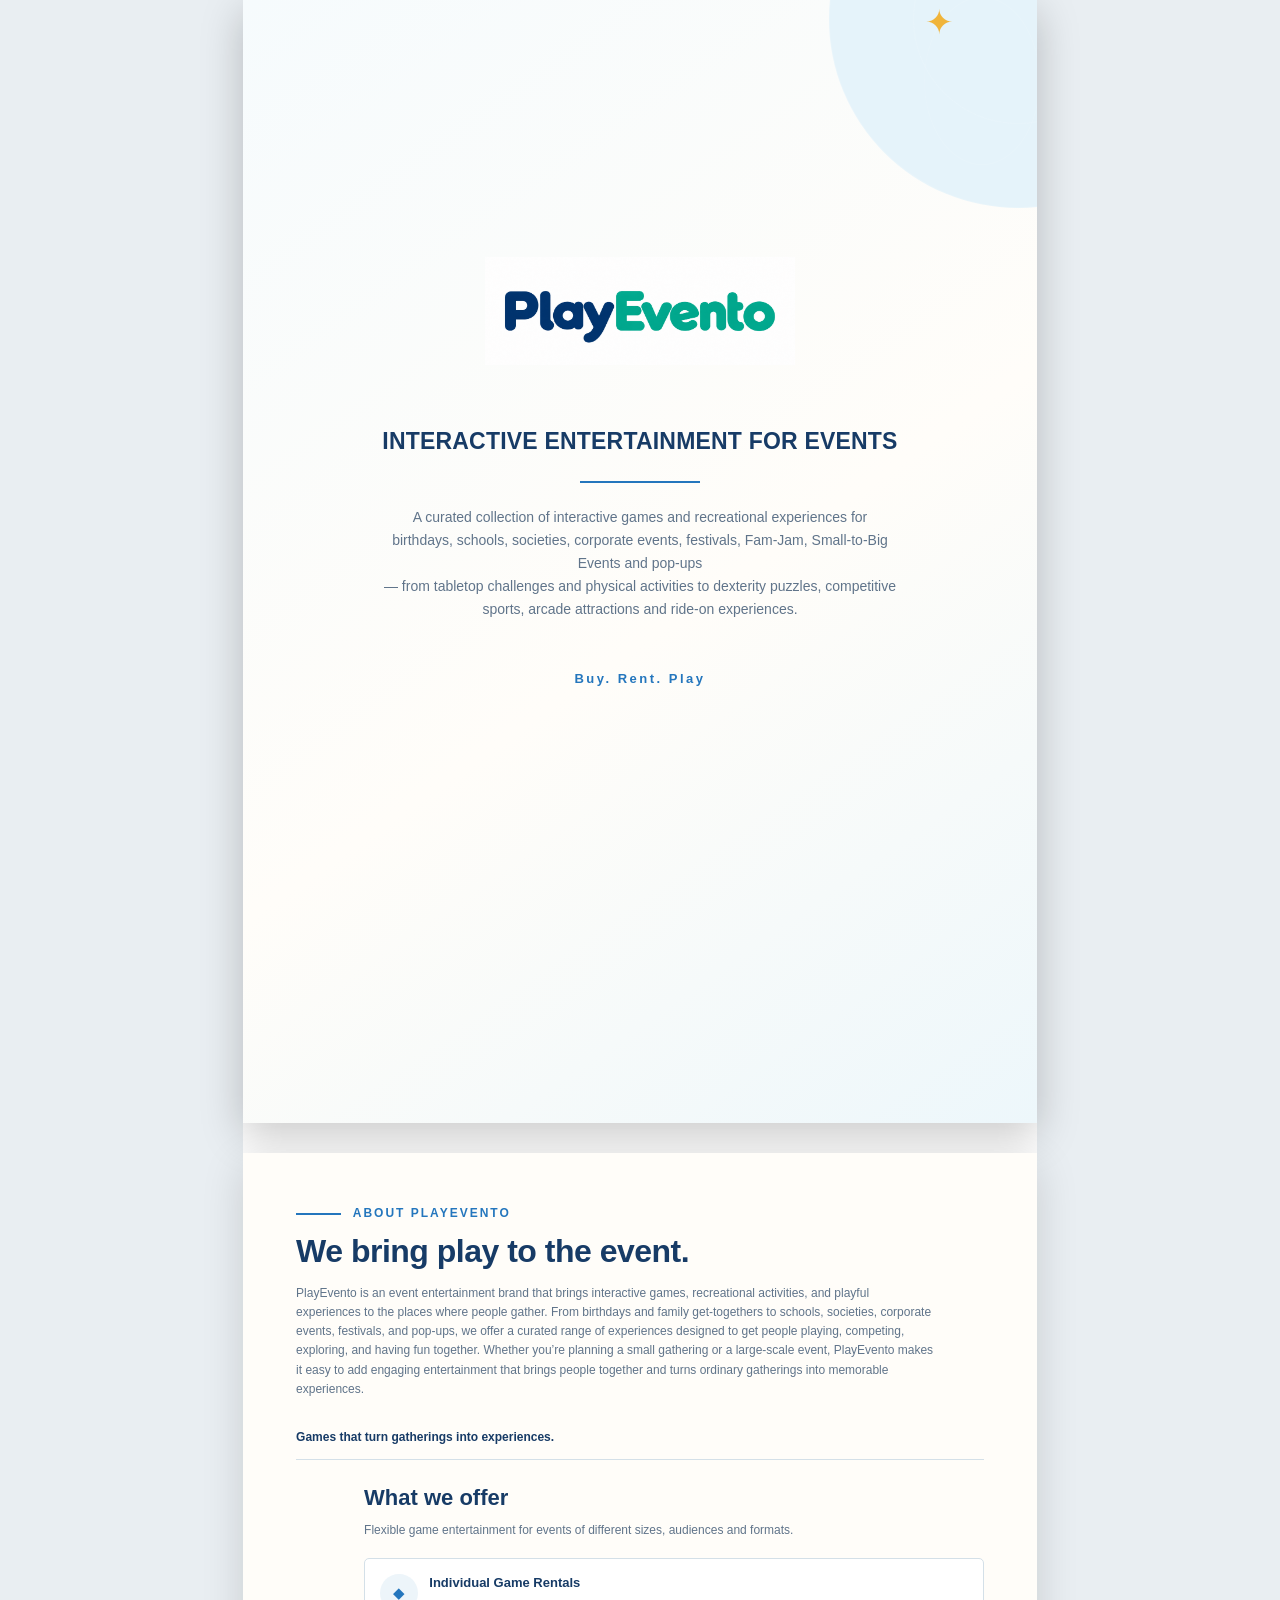
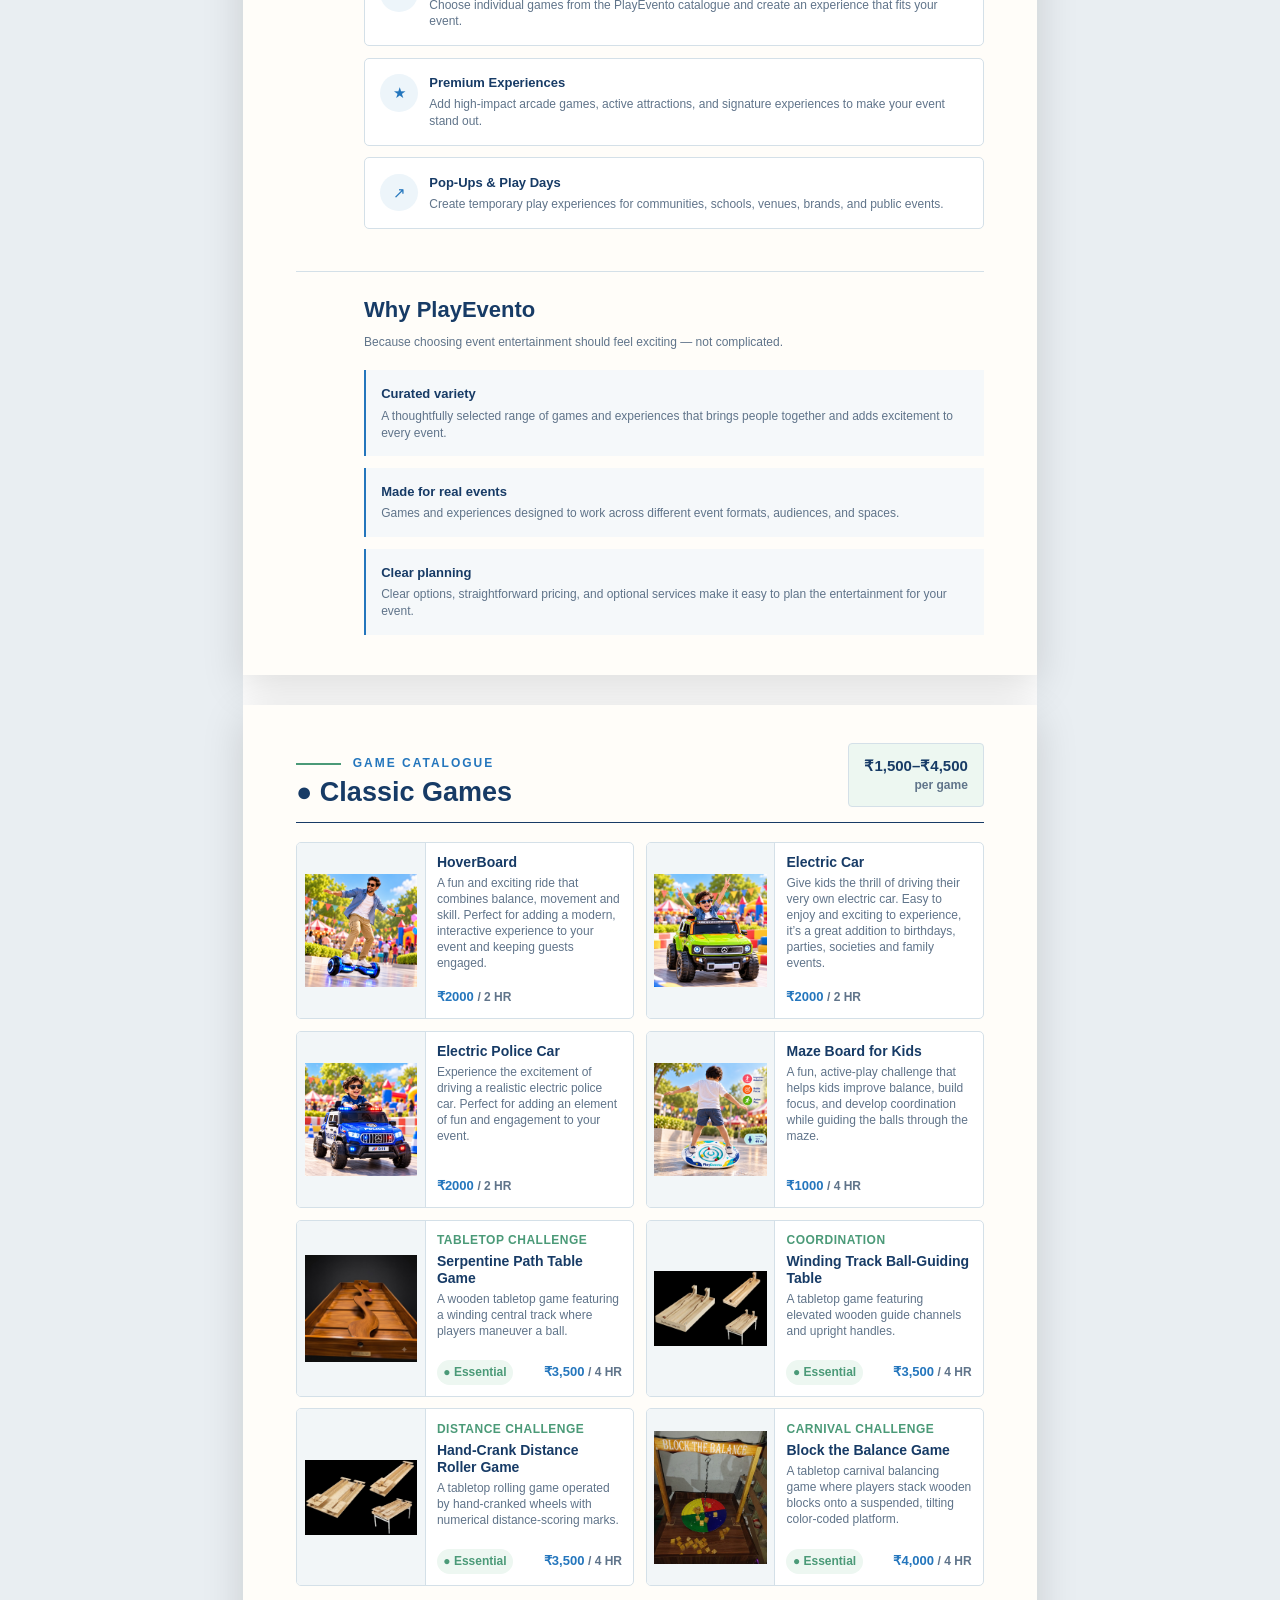
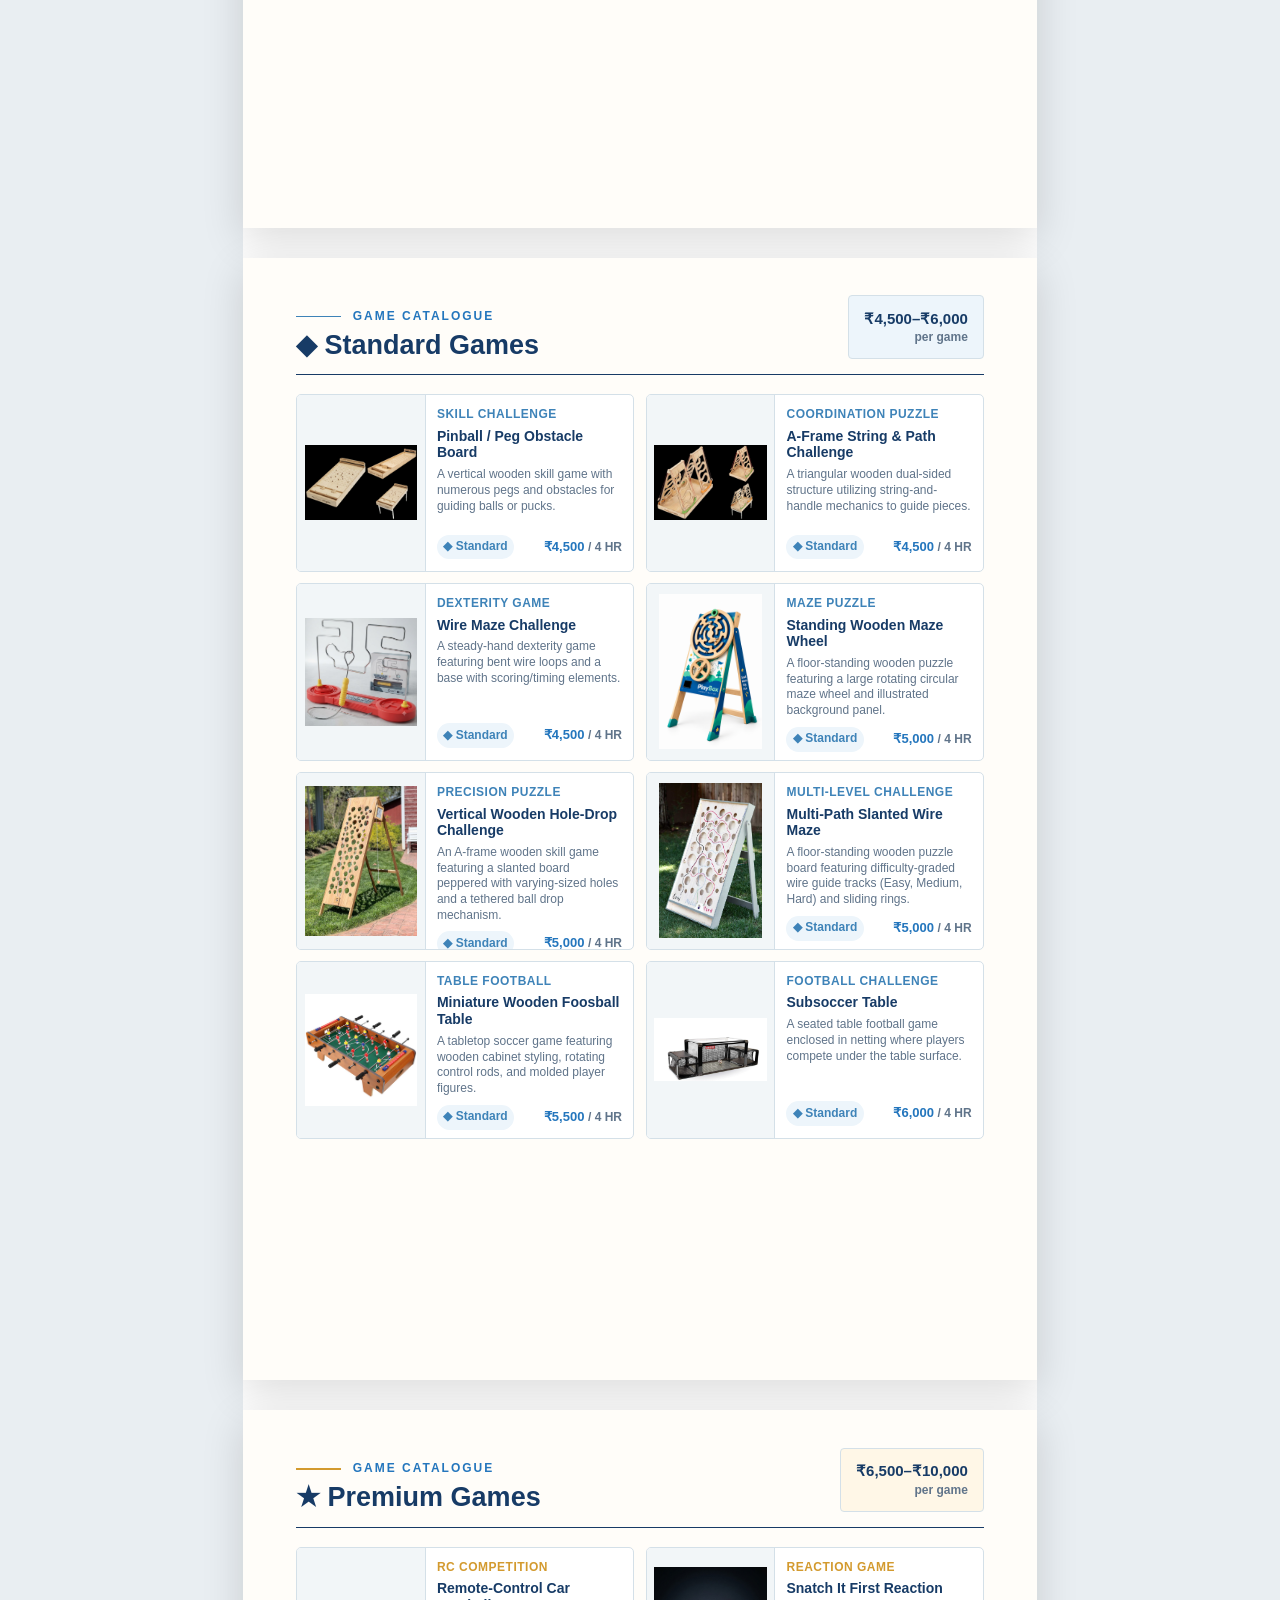
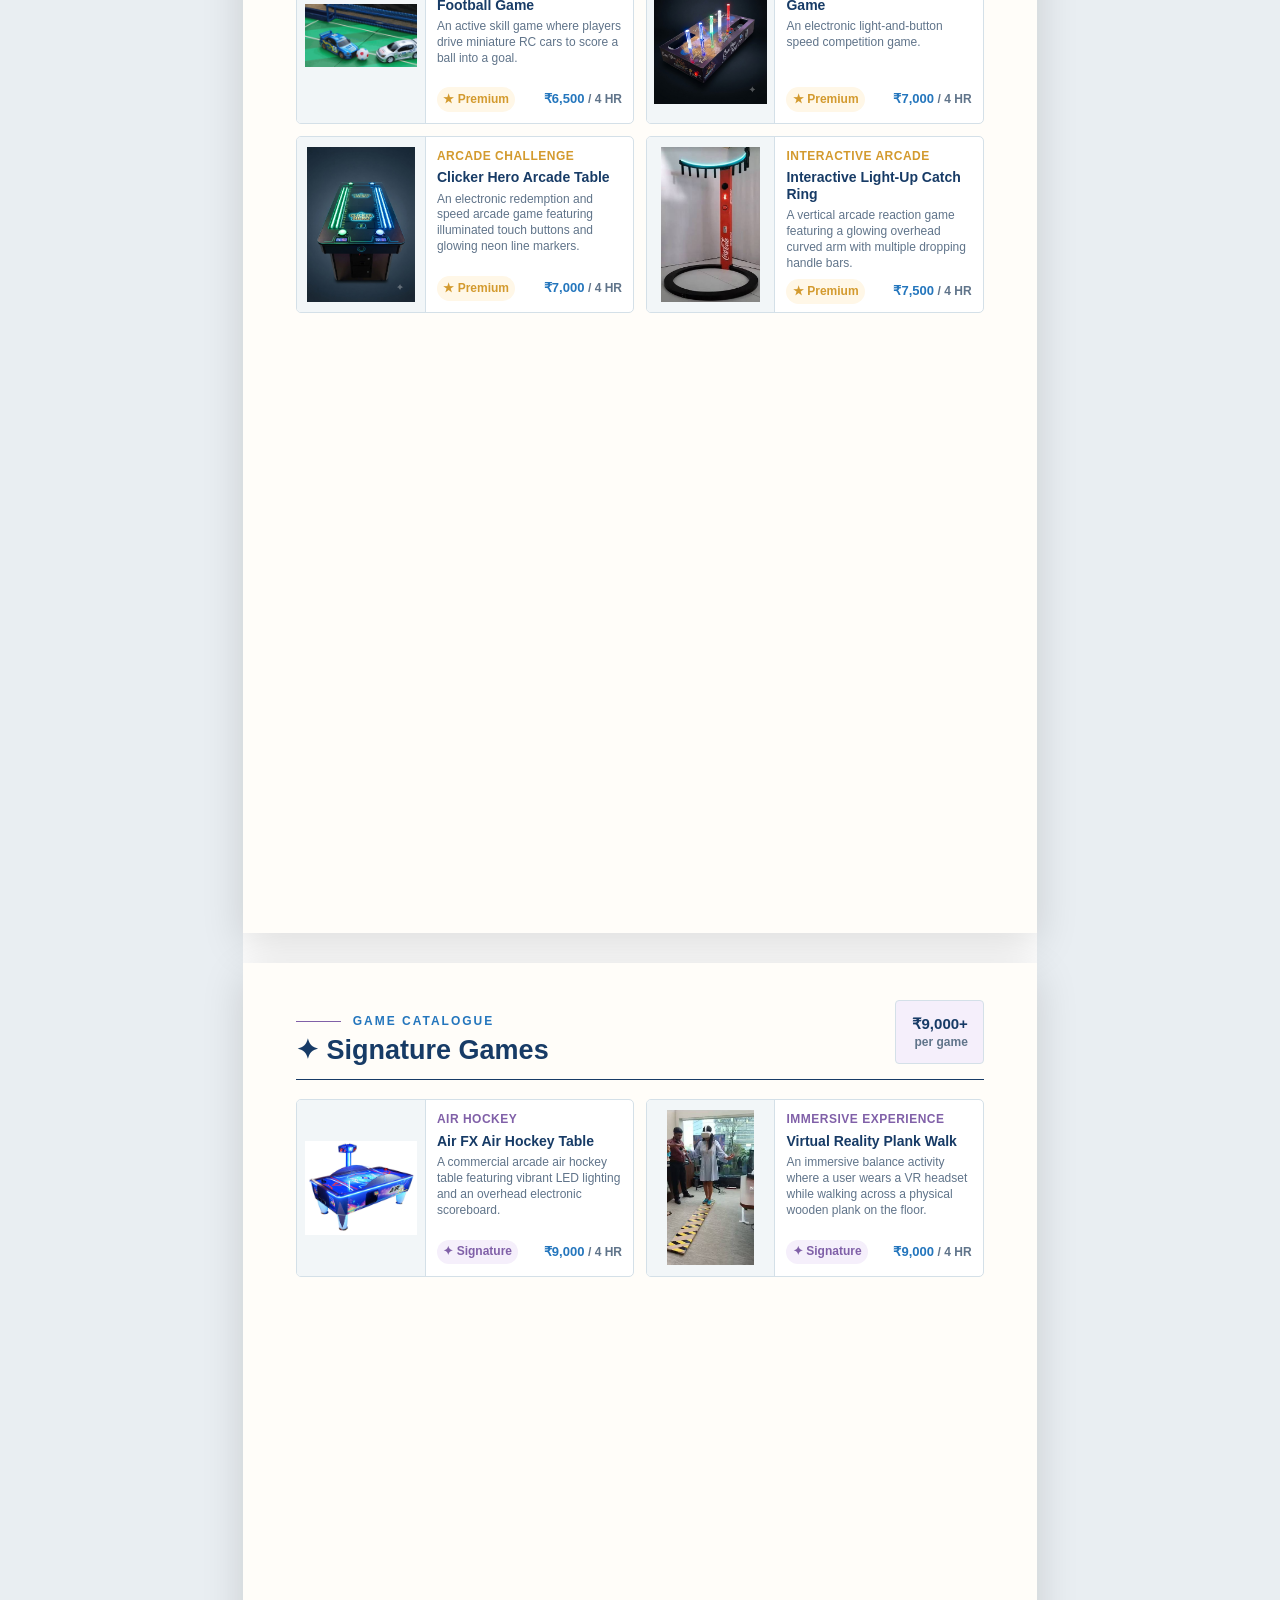
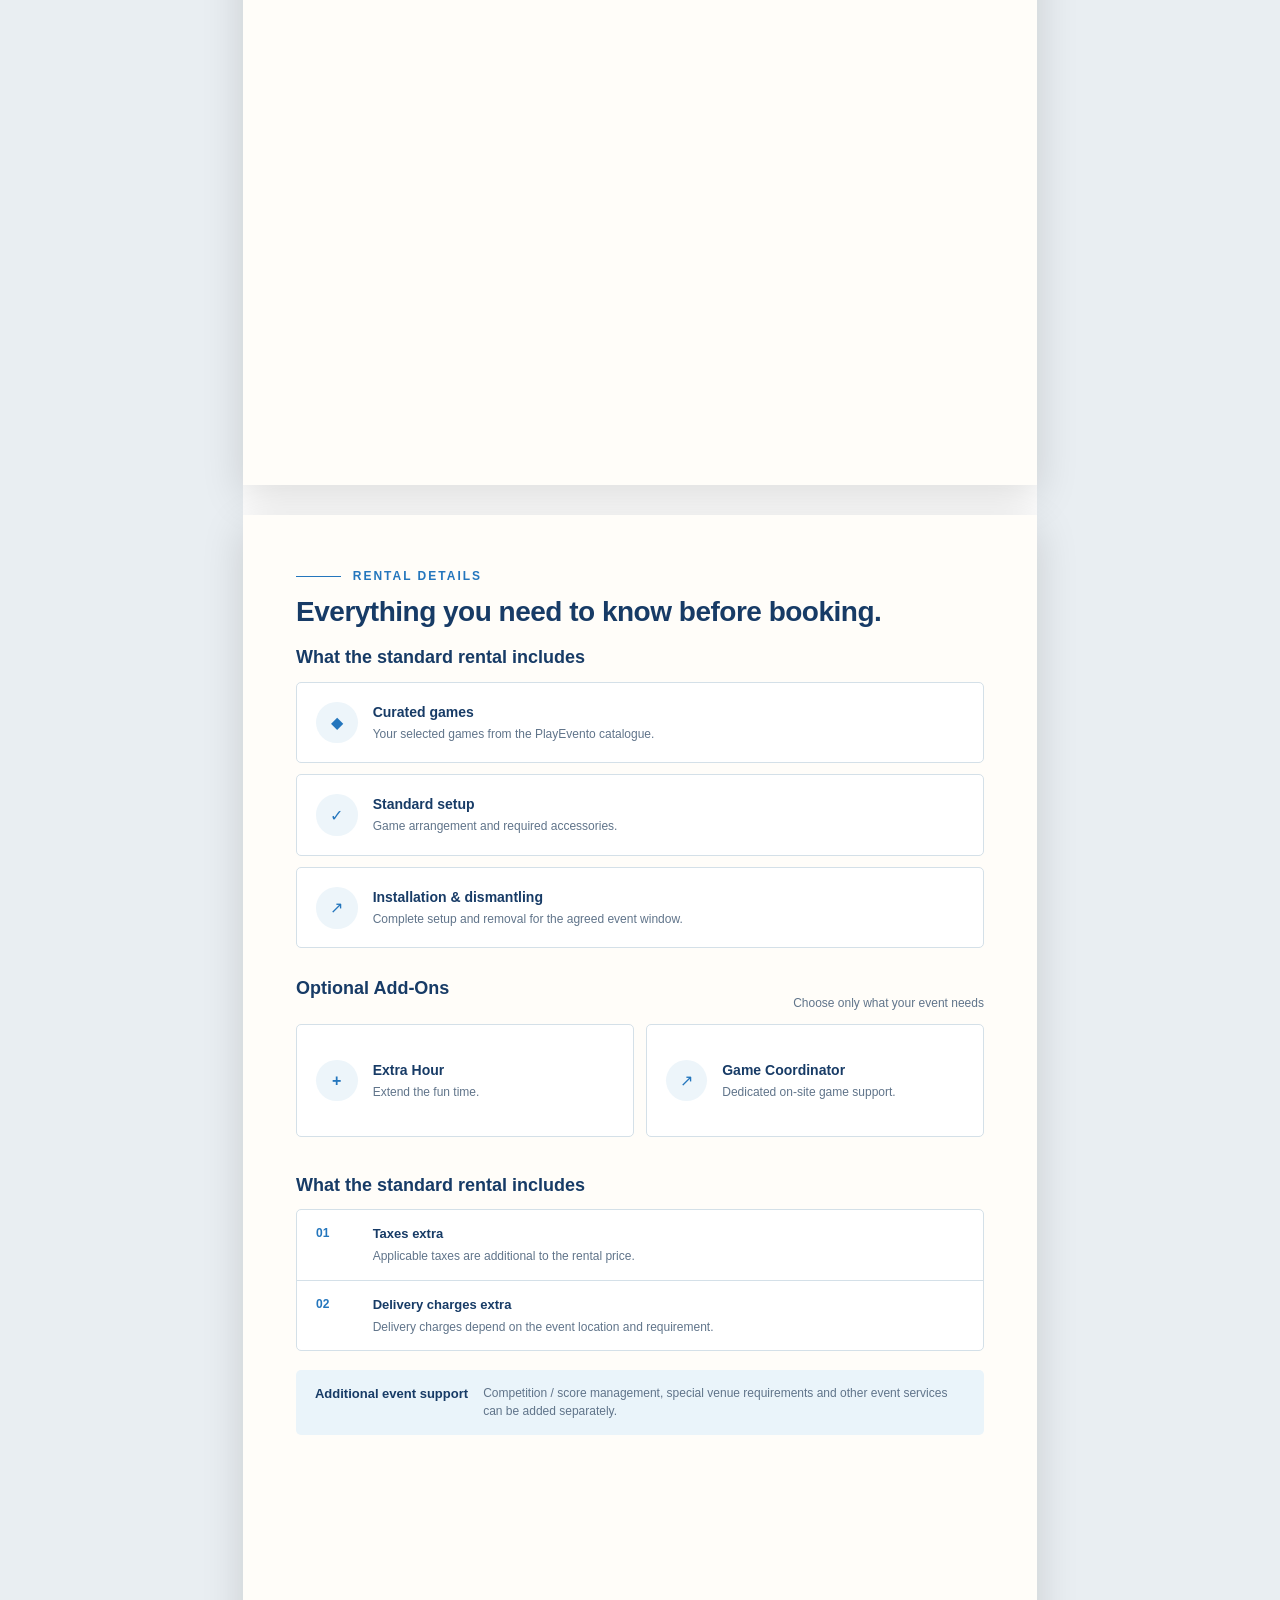
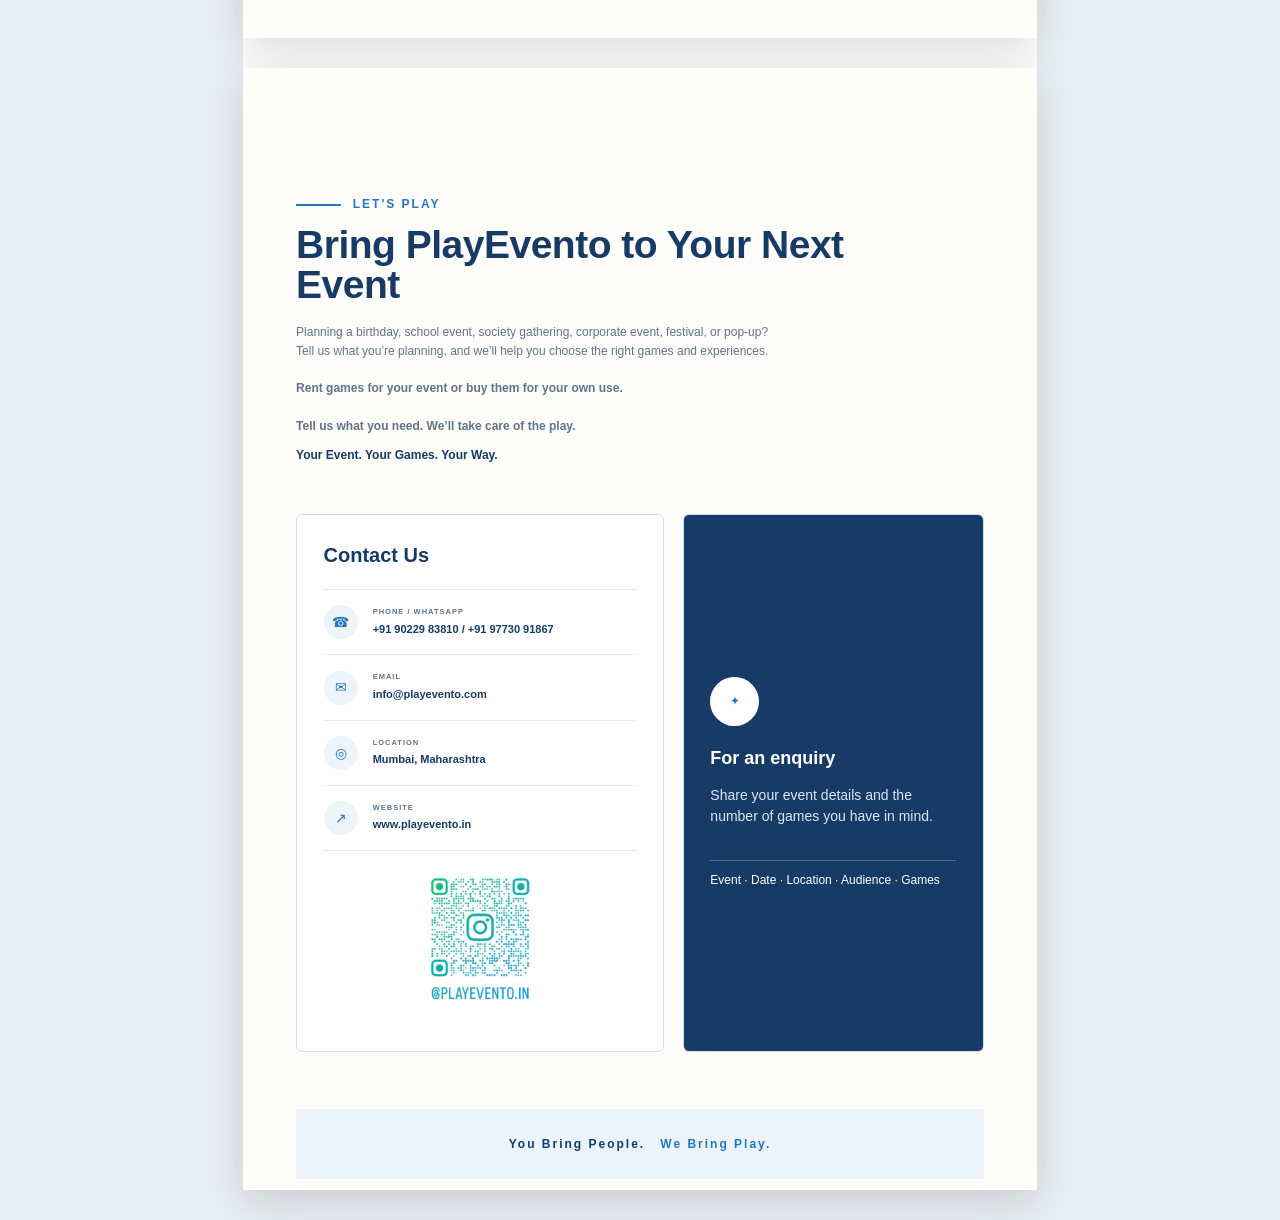
==== brochure/index.html @ 1330c990 "Added brochure folder" ====
<!doctype html>
<html lang="en">
    <head>
        <meta charset="UTF-8" />
        <meta name="viewport" content="width=device-width, initial-scale=1.0" />
        <title>PlayMint | Game Rental &amp; Event Entertainment Brochure</title>
        <style>
            :root {
                --navy: #17365d;
                --navy-dark: #102a46;
                --blue: #2d6fae;
                --text: #26384d;
                --muted: #6c7b8c;
                --border: #dce4eb;
                --soft: #f5f8fb;
                --white: #fff;
                --shadow: 0 5px 18px rgba(18, 49, 79, 0.07);
            }
            * {
                box-sizing: border-box;
            }
            html {
                background: #dfe5eb;
            }
            body {
                margin: 0;
                font-family: "Segoe UI", Arial, Helvetica, sans-serif;
                color: var(--text);
                background: #dfe5eb;
                line-height: 1.45;
                -webkit-font-smoothing: antialiased;
            }
            .brochure {
                width: 210mm;
                margin: 30px auto;
                background: #fff;
            }
            .page {
                width: 210mm;
                height: 297mm;
                min-height: 297mm;
                position: relative;
                background: #fff;
                padding: 5mm 16mm 14mm;
                overflow: hidden;
                page-break-after: always;
            }
            .page:last-child {
                page-break-after: auto;
            }

            /* =========================================================
	   COVER
	========================================================= */

            .cover {
                display: flex;

                flex-direction: column;

                justify-content: space-between;

                padding: 0;

                color: white;

                background: radial-gradient(circle at 85% 15%, rgba(255, 255, 255, 0.16), transparent 28%),
                    linear-gradient(145deg, #102a46 0%, #173f6c 45%, #2d6fae 100%);
            }

            .cover-inner {
                padding: 20mm 18mm;
            }

            /* decorative geometry */

            .cover-decoration {
                position: absolute;

                width: 150mm;
                height: 150mm;

                right: -80mm;
                top: -50mm;

                border-radius: 50%;

                border: 1px solid rgba(255, 255, 255, 0.13);
            }

            .cover-decoration::before {
                content: "";

                position: absolute;

                inset: 22mm;

                border-radius: 50%;

                border: 1px solid rgba(255, 255, 255, 0.1);
            }

            .cover-decoration::after {
                content: "";

                position: absolute;

                inset: 44mm;

                border-radius: 50%;

                border: 1px solid rgba(255, 255, 255, 0.08);
            }

            /* logo mark */

            .brand-mark {
                width: 19mm;
                height: 19mm;
                display: inline-flex;
                align-items: center;
                justify-content: center;
                margin-bottom: 20mm;
            }

            .brand-mark img {
                width: 100%;
                height: 100%;
                object-fit: contain;
                display: block;
            }

            .brand-mark {
                border: 2px solid rgba(255, 255, 255, 0.75);
                border-radius: 6mm;
                font-size: 22px;
                font-weight: 800;
            }

            .cover-logo {
                display: block;
                width: 20mm;
                max-width: 100%;
                height: auto;
                margin-bottom: 12mm;
                object-fit: contain;
            }

            /* cover title */

            .cover h1 {
                margin: 0;

                max-width: 155mm;

                font-size: 38px;

                line-height: 1.05;

                letter-spacing: 1.5px;

                font-weight: 800;
            }

            .cover-subtitle {
                margin-top: 7mm;

                font-size: 15px;

                letter-spacing: 3px;

                text-transform: uppercase;

                color: rgba(255, 255, 255, 0.78);
            }

            /* cover line */

            .cover-line {
                width: 32mm;

                height: 2px;

                margin-top: 10mm;

                background: rgba(255, 255, 255, 0.8);
            }

            /* cover description */

            .cover-description {
                max-width: 125mm;

                margin-top: 12mm;

                font-size: 13px;

                line-height: 1.7;

                color: rgba(255, 255, 255, 0.78);
            }

            /* cover bottom */

            .cover-bottom {
                padding: 0 18mm 15mm;

                display: flex;

                justify-content: space-between;

                align-items: flex-end;

                border-top: 1px solid rgba(255, 255, 255, 0.18);

                margin: 0 18mm;
            }

            .cover-bottom strong {
                display: block;

                font-size: 12px;

                letter-spacing: 1px;

                text-transform: uppercase;
            }

            .cover-bottom span {
                font-size: 12px;

                color: rgba(255, 255, 255, 0.65);
            }

            /* ---------- CATEGORY PAGE ---------- */
            .category-header {
                position: relative;
                margin: 0 0 5mm;
                padding: 5mm 7mm;
                border-radius: 5px;
                background: linear-gradient(135deg, #17365d, #2d6fae);
                color: #fff;
                overflow: hidden;
            }
            .category-header:after {
                content: "";
                position: absolute;
                width: 55mm;
                height: 55mm;
                right: -25mm;
                top: -30mm;
                border-radius: 50%;
                border: 1px solid rgba(255, 255, 255, 0.18);
            }
            .category-number {
                position: relative;
                z-index: 1;
                font-size: 12px;
                letter-spacing: 2px;
                opacity: 0.72;
                margin-bottom: 1.5mm;
                text-transform: uppercase;
            }
            .category-header h2 {
                position: relative;
                z-index: 1;
                margin: 0;
                font-size: 19px;
                line-height: 1.2;
                letter-spacing: 0.3px;
                text-transform: uppercase;
            }
            .category-header p {
                position: relative;
                z-index: 1;
                margin: 2.5mm 0 0;
                max-width: 130mm;
                font-size: 12px;
                line-height: 1.45;
                color: rgba(255, 255, 255, 0.8);
            }
            .products {
                display: flex;
                flex-direction: column;
                gap: 2.2mm;
            }
            .product {
                display: flex;
                height: 33mm;
                min-height: 33mm;
                background: #fff;
                border: 1px solid var(--border);
                border-radius: 5px;
                overflow: hidden;
                box-shadow: var(--shadow);
                break-inside: avoid;
                page-break-inside: avoid;
            }
            .product-image {
                width: 40mm;
                min-width: 40mm;
                height: 100%;
                display: flex;
                align-items: center;
                justify-content: center;
                padding: 2.5mm;
                background: linear-gradient(145deg, #f3f7fa, #e9f0f5);
                border-right: 1px solid var(--border);
                position: relative;
            }
            .product-image:after {
                content: "";
                position: absolute;
                inset: 3mm;
                border: 1px solid rgba(45, 111, 174, 0.08);
                border-radius: 3px;
                pointer-events: none;
            }
            .product-image img {
                width: 100%;
                height: 100%;
                max-height: 28mm;
                object-fit: contain;
                display: block;
                position: relative;
                z-index: 1;
            }
            .product-content {
                flex: 1;
                min-width: 0;
                padding: 3mm 4mm;
                display: flex;
                flex-direction: column;
                justify-content: center;
            }
            .product-eyebrow {
                margin-bottom: 1mm;
                font-size: 12px;
                font-weight: 700;
                color: var(--blue);
                letter-spacing: 1px;
                text-transform: uppercase;
            }
            .product h3 {
                margin: 0 0 1mm;
                color: var(--navy);
                font-size: 12.5px;
                line-height: 1.25;
                font-weight: 750;
            }
            .product p {
                margin: 0;
                color: #657384;
                font-size: 12px;
                line-height: 1.42;
            }

            /* ---------- INTRO ---------- */
            .intro-page {
                padding-top: 7mm;
            }
            .intro-title {
                margin: 0;
                color: var(--navy);
                font-size: 30px;
                line-height: 1.15;
            }
            .intro-lead {
                max-width: 160mm;
                margin: 4mm 0 7mm;
                color: var(--muted);
                font-size: 14px;
                line-height: 1.65;
            }
            .intro-stat {
                display: flex;
                align-items: center;
                gap: 6mm;
                padding: 5mm 7mm;
                margin-bottom: 6mm;
                border: 1px solid var(--border);
                border-radius: 5px;
                background: var(--soft);
            }
            .intro-stat strong {
                font-size: 38px;
                line-height: 1;
                color: var(--blue);
            }
            .intro-stat b,
            .intro-stat span {
                display: block;
            }
            .intro-stat b {
                font-size: 14px;
                color: var(--navy);
            }
            .intro-stat span {
                margin-top: 1mm;
                font-size: 12px;
                color: var(--muted);
            }
            .intro-services {
                display: grid;
                grid-template-columns: 1fr 1fr;
                gap: 4mm;
            }
            .intro-service {
                padding: 5mm;
                border: 1px solid var(--border);
                border-radius: 5px;
                background: #fff;
                box-shadow: var(--shadow);
            }
            .service-number {
                font-size: 12px;
                font-weight: 800;
                letter-spacing: 1.5px;
                color: var(--blue);
            }
            .intro-service h2 {
                margin: 1.5mm 0;
                font-size: 18px;
                line-height: 1.2;
                color: var(--navy);
            }
            .intro-service p {
                margin: 0;
                font-size: 12px;
                line-height: 1.55;
                color: var(--muted);
            }
            .intro-closing {
                margin-top: 6mm;
                padding: 6mm;
                border-radius: 5px;
                background: linear-gradient(135deg, #17365d, #2d6fae);
                color: #fff;
            }
            .intro-closing h2 {
                margin: 0 0 2mm;
                font-size: 21px;
            }
            .intro-closing p {
                margin: 0;
                font-size: 12px;
                line-height: 1.55;
                color: rgba(255, 255, 255, 0.82);
            }

            /* ---------- PAGE NUMBER ---------- */
            .page-count {
                position: absolute;
                left: 16mm;
                right: 16mm;
                bottom: 4.5mm;
                text-align: center;
                font-size: 12px;
                line-height: 1;
                color: #8a98a7;
                letter-spacing: 1px;
                font-weight: 600;
            }
            .cover .page-count {
                color: rgba(255, 255, 255, 0.72);
            }

            /* ---------- SCREEN ---------- */
            @media screen {
                .page {
                    margin-bottom: 30px;
                    box-shadow: 0 12px 40px rgba(0, 0, 0, 0.14);
                }
                .cover {
                    box-shadow: 0 12px 40px rgba(0, 0, 0, 0.22);
                }
            }

            /* ---------- MOBILE ---------- */
            @media screen and (max-width: 900px) {
                html,
                body {
                    background: #fff;
                }
                .brochure {
                    width: 100%;
                    margin: 0;
                }
                .page {
                    width: 100%;
                    height: auto;
                    min-height: 100vh;
                    padding: 30px 25px 55px;
                    margin: 0 0 20px;
                }
                .cover {
                    min-height: 100vh;
                }
                .page-count {
                    position: relative;
                    left: auto;
                    right: auto;
                    bottom: auto;
                    margin-top: 25px;
                }
                .product {
                    height: auto;
                    min-height: 110px;
                }
                .product-image {
                    width: 125px;
                    min-width: 125px;
                    height: auto;
                    min-height: 110px;
                }
                .product-image img {
                    max-height: 95px;
                }
            }

            /* ---------- PRINT ---------- */
            @media print {
                @page {
                    size: A4 portrait;
                    margin: 0;
                }
                html,
                body {
                    margin: 0;
                    background: #fff;
                }
                .brochure {
                    width: 210mm;
                    margin: 0;
                }
                .page {
                    width: 210mm;
                    height: 297mm;
                    min-height: 297mm;
                    margin: 0;
                    box-shadow: none;
                    overflow: hidden;
                    page-break-after: always;
                }
                .page:last-child {
                    page-break-after: auto;
                }
                .cover,
                .category-header,
                .product-image {
                    -webkit-print-color-adjust: exact;
                    print-color-adjust: exact;
                }
                * {
                    -webkit-print-color-adjust: exact;
                    print-color-adjust: exact;
                }
            }

            /* =========================================================
	   PlayMint PRINT PRICING / CATALOGUE SYSTEM
	   Designed for A4 PDF output — no viewport-dependent layout.
	========================================================= */

            /* --- Existing game cards: retain horizontal premium catalogue treatment --- */
            .products {
                display: flex;
                flex-direction: column;
                gap: 2.2mm;
            }
            .product {
                display: flex;
                height: 33mm;
                min-height: 33mm;
                background: #fff;
                border: 1px solid var(--border);
                border-radius: 5px;
                overflow: hidden;
                box-shadow: var(--shadow);
                break-inside: avoid;
                page-break-inside: avoid;
            }
            .product-image {
                width: 40mm;
                min-width: 40mm;
                height: 100%;
                display: flex;
                align-items: center;
                justify-content: center;
                padding: 2.5mm;
                background: linear-gradient(145deg, #f3f7fa, #e9f0f5);
                border-right: 1px solid var(--border);
                position: relative;
            }
            .product-image:after {
                content: "";
                position: absolute;
                inset: 3mm;
                border: 1px solid rgba(45, 111, 174, 0.08);
                border-radius: 3px;
                pointer-events: none;
            }
            .product-image img {
                width: 100%;
                height: 100%;
                max-height: 28mm;
                object-fit: contain;
                display: block;
                position: relative;
                z-index: 1;
            }
            .product-content {
                flex: 1;
                min-width: 0;
                padding: 3mm 4mm;
                display: flex;
                flex-direction: column;
                justify-content: center;
            }
            .product-eyebrow {
                margin-bottom: 1mm;
                font-size: 10px;
                font-weight: 700;
                color: var(--blue);
                letter-spacing: 1px;
                text-transform: uppercase;
            }
            .product h3 {
                margin: 0 0 1mm;
                color: var(--navy);
                font-size: 12.5px;
                line-height: 1.25;
                font-weight: 750;
            }
            .product p {
                margin: 0;
                color: #657384;
                font-size: 11px;
                line-height: 1.38;
            }

            /* --- Pricing badges on individual game cards --- */
            .price-tier {
                display: flex;
                align-items: center;
                justify-content: space-between;
                gap: 3mm;
                margin-top: 2mm;
            }
            .tier-badge {
                display: inline-flex;
                align-items: center;
                padding: 1.1mm 2.2mm;
                border-radius: 999px;
                font-size: 9px;
                font-weight: 800;
                letter-spacing: 0.7px;
                text-transform: uppercase;
                border: 1px solid transparent;
            }
            .tier-badge.essential {
                color: #315f4d;
                background: #eef7f2;
                border-color: #d5eadf;
            }
            .tier-badge.standard {
                color: #245d88;
                background: #edf5fb;
                border-color: #d5e6f3;
            }
            .tier-badge.premium {
                color: #8a5a18;
                background: #fff7e8;
                border-color: #f1dfb8;
            }
            .tier-badge.signature {
                color: #60478b;
                background: #f5effb;
                border-color: #e2d5f0;
            }
            .game-price {
                color: var(--navy);
                font-size: 12px;
                font-weight: 850;
                white-space: nowrap;
            }
            .game-price small {
                color: var(--muted);
                font-size: 8px;
                font-weight: 600;
                letter-spacing: 0.3px;
            }

            /* --- Page 2 --- */
            .pricing-overview {
                padding-top: 8mm;
            }
            .pricing-kicker {
                display: flex;
                align-items: center;
                gap: 3mm;
                color: var(--blue);
                font-size: 10px;
                font-weight: 800;
                letter-spacing: 2.1px;
                text-transform: uppercase;
                margin-bottom: 2.5mm;
            }
            .pricing-kicker:before {
                content: "";
                width: 11mm;
                height: 1px;
                background: var(--blue);
            }
            .pricing-title {
                margin: 0;
                color: var(--navy);
                font-size: 29px;
                line-height: 1.08;
                letter-spacing: -0.35px;
            }
            .pricing-lead {
                max-width: 164mm;
                margin: 3mm 0 7mm;
                color: var(--muted);
                font-size: 12.5px;
                line-height: 1.55;
            }

            .offer-grid {
                display: grid;
                grid-template-columns: 1fr 1fr;
                gap: 4mm;
            }
            .offer-card {
                position: relative;
                min-height: 33mm;
                padding: 5mm 5.5mm;
                border: 1px solid #d5dfe7;
                border-radius: 5px;
                background: #fbfcfd;
                break-inside: avoid;
                page-break-inside: avoid;
                overflow: hidden;
            }
            .offer-card:after {
                content: "";
                position: absolute;
                right: -13mm;
                bottom: -16mm;
                width: 42mm;
                height: 42mm;
                border: 1px solid rgba(45, 111, 174, 0.1);
                border-radius: 50%;
            }
            .offer-card.featured {
                border: 1.5px solid #2d6fae;
                background: linear-gradient(145deg, #f3f8fc, #fff);
            }
            .offer-label {
                position: relative;
                z-index: 1;
                color: var(--muted);
                font-size: 9px;
                font-weight: 800;
                letter-spacing: 1.2px;
                text-transform: uppercase;
            }
            .offer-card h2 {
                position: relative;
                z-index: 1;
                margin: 1.5mm 0;
                color: var(--navy);
                font-size: 16px;
                line-height: 1.2;
            }
            .offer-price {
                position: relative;
                z-index: 1;
                color: var(--blue);
                font-size: 21px;
                font-weight: 850;
            }
            .offer-desc {
                position: relative;
                z-index: 1;
                margin: 1.8mm 0 0;
                color: var(--muted);
                font-size: 9.5px;
                line-height: 1.4;
            }
            .offer-ribbon {
                position: absolute;
                z-index: 2;
                right: 4mm;
                top: 4mm;
                padding: 1.3mm 2.3mm;
                border-radius: 999px;
                background: var(--navy);
                color: #fff;
                font-size: 8px;
                font-weight: 800;
                letter-spacing: 0.9px;
            }

            .overview-rule {
                margin: 6mm 0 3mm;
                padding-bottom: 2mm;
                border-bottom: 1.5px solid var(--navy);
                display: flex;
                justify-content: space-between;
                align-items: end;
            }
            .overview-rule h2 {
                margin: 0;
                color: var(--navy);
                font-size: 16px;
            }
            .overview-rule span {
                color: var(--muted);
                font-size: 9px;
            }
            .choose-grid {
                display: grid;
                grid-template-columns: repeat(3, 1fr);
                gap: 3mm;
            }
            .choose-card {
                padding: 4mm;
                border: 1px solid #dbe3e9;
                background: #fff;
                border-radius: 4px;
            }
            .choose-icon {
                display: flex;
                width: 8mm;
                height: 8mm;
                align-items: center;
                justify-content: center;
                border-radius: 50%;
                background: #edf4f9;
                color: var(--blue);
                font-weight: 800;
                margin-bottom: 2.5mm;
            }
            .choose-card b {
                display: block;
                color: var(--navy);
                font-size: 11px;
            }
            .choose-card p {
                margin: 1.2mm 0 0;
                color: var(--muted);
                font-size: 9px;
                line-height: 1.4;
            }

            .price-footer {
                display: flex;
                justify-content: space-between;
                align-items: center;
                gap: 4mm;
                margin-top: 6mm;
                padding: 3.5mm 4.5mm;
                border-top: 1px solid #d9e2e9;
                color: var(--muted);
                font-size: 9px;
            }
            .price-footer strong {
                color: var(--navy);
            }

            /* --- Page 3: complete package details --- */
            .package-detail-page {
                padding-top: 7mm;
            }
            .section-kicker {
                color: var(--blue);
                font-size: 10px;
                font-weight: 800;
                letter-spacing: 2px;
                text-transform: uppercase;
                margin-bottom: 2mm;
            }
            .section-title {
                margin: 0;
                color: var(--navy);
                font-size: 27px;
                line-height: 1.05;
            }
            .section-subtitle {
                margin: 2mm 0 5mm;
                color: var(--muted);
                font-size: 11px;
                line-height: 1.45;
            }

            .package-table {
                width: 100%;
                border-collapse: separate;
                border-spacing: 0;
                border: 1px solid #d6e0e7;
                border-radius: 5px;
                overflow: hidden;
            }
            .package-table th {
                padding: 2.7mm 3mm;
                text-align: left;
                background: #f3f7fa;
                color: var(--navy);
                font-size: 9px;
                font-weight: 800;
                letter-spacing: 0.7px;
                text-transform: uppercase;
                border-bottom: 1px solid #d6e0e7;
            }
            .package-table td {
                padding: 3mm;
                color: var(--text);
                font-size: 9.5px;
                line-height: 1.3;
                border-bottom: 1px solid #e5ebef;
                vertical-align: middle;
            }
            .package-table tr:last-child td {
                border-bottom: 0;
            }
            .package-table .pack-name {
                font-weight: 800;
                color: var(--navy);
                font-size: 11px;
            }
            .package-table .pack-price {
                font-weight: 850;
                color: var(--blue);
                font-size: 12px;
                white-space: nowrap;
            }
            .mix-tag {
                display: inline-block;
                padding: 1mm 1.8mm;
                margin: 0 1mm 1mm 0;
                border: 1px solid #dce5eb;
                border-radius: 999px;
                background: #fafcfd;
                font-size: 8.5px;
                white-space: nowrap;
            }

            .package-note-box {
                margin-top: 4mm;
                padding: 3.5mm 4mm;
                border-left: 2px solid var(--blue);
                background: #f7fafc;
                color: var(--muted);
                font-size: 9.5px;
                line-height: 1.45;
            }
            .package-note-box strong {
                color: var(--navy);
            }

            .detail-columns {
                display: grid;
                grid-template-columns: 1.25fr 0.75fr;
                gap: 4mm;
                margin-top: 5mm;
            }
            .detail-panel {
                border: 1px solid #d7e0e7;
                border-radius: 5px;
                background: #fff;
                padding: 4mm;
            }
            .detail-panel h2 {
                margin: 0 0 3mm;
                color: var(--navy);
                font-size: 14px;
            }
            .premium-list {
                display: grid;
                grid-template-columns: 1fr 1fr;
                gap: 2mm;
            }
            .premium-item {
                padding: 2.5mm 3mm;
                border: 1px solid #e1e7ec;
                background: #fbfcfd;
                border-radius: 4px;
            }
            .premium-item b {
                display: block;
                color: var(--navy);
                font-size: 9.5px;
            }
            .premium-item span {
                display: block;
                color: var(--muted);
                font-size: 8.5px;
                margin-top: 1mm;
                line-height: 1.25;
            }
            .addon-list {
                display: grid;
                grid-template-columns: 1fr 1fr;
                gap: 2mm;
            }
            .addon-item {
                display: flex;
                gap: 2mm;
                align-items: flex-start;
                padding: 2.5mm;
                border: 1px solid #e1e7ec;
                background: #fbfcfd;
                border-radius: 4px;
            }
            .addon-icon {
                width: 7mm;
                height: 7mm;
                min-width: 7mm;
                border-radius: 50%;
                display: flex;
                align-items: center;
                justify-content: center;
                background: #edf4f9;
                color: var(--blue);
                font-weight: 800;
            }
            .addon-item b {
                display: block;
                color: var(--navy);
                font-size: 9.2px;
            }
            .addon-item span {
                display: block;
                margin-top: 0.7mm;
                color: var(--muted);
                font-size: 8.3px;
                line-height: 1.25;
            }

            .inclusion-box {
                margin-top: 4mm;
                padding: 3.5mm 4mm;
                border: 1px solid #d7e0e7;
                background: #fff;
                border-radius: 5px;
            }
            .inclusion-box h2 {
                margin: 0 0 2mm;
                color: var(--navy);
                font-size: 13px;
            }
            .inclusion-grid {
                display: grid;
                grid-template-columns: repeat(3, 1fr);
                gap: 2mm;
            }
            .inclusion {
                padding: 2.5mm;
                background: #f7fafc;
                border-radius: 3px;
                color: var(--muted);
                font-size: 8.8px;
                line-height: 1.35;
            }
            .inclusion b {
                color: var(--navy);
            }

            .terms-line {
                display: flex;
                justify-content: space-between;
                gap: 4mm;
                margin-top: 4mm;
                padding: 3mm 4mm;
                background: #102a46;
                color: #fff;
                border-radius: 4px;
                font-size: 9px;
                line-height: 1.35;
            }
            .terms-line strong {
                color: #fff;
            }

            /* --- Game category pages: category = rental tier, no collection details --- */
            .game-tier-page {
                padding-top: 6mm;
            }
            .game-tier-header {
                display: flex;
                justify-content: space-between;
                align-items: center;
                margin-bottom: 4mm;
                padding: 4.5mm 6mm;
                border-radius: 5px;
                color: #fff;
                overflow: hidden;
                position: relative;
            }
            .game-tier-header:after {
                content: "";
                position: absolute;
                width: 48mm;
                height: 48mm;
                right: -20mm;
                top: -25mm;
                border: 1px solid rgba(255, 255, 255, 0.18);
                border-radius: 50%;
            }
            .game-tier-header.essential {
                background: linear-gradient(135deg, #326d55, #4e9b78);
            }
            .game-tier-header.standard {
                background: linear-gradient(135deg, #245d88, #3e83b8);
            }
            .game-tier-header.premium {
                background: linear-gradient(135deg, #9a6b1d, #d39a35);
            }
            .game-tier-header.signature {
                background: linear-gradient(135deg, #604780, #8060a8);
            }
            .game-tier-header h1 {
                margin: 0;
                font-size: 21px;
                line-height: 1.1;
            }
            .game-tier-header p {
                margin: 1.5mm 0 0;
                font-size: 9.5px;
                color: rgba(255, 255, 255, 0.82);
            }
            .game-tier-price {
                position: relative;
                z-index: 1;
                text-align: right;
            }
            .game-tier-price b {
                display: block;
                font-size: 16px;
            }
            .game-tier-price span {
                font-size: 8.5px;
                color: rgba(255, 255, 255, 0.8);
            }
            .game-grid {
                display: grid;
                grid-template-columns: 1fr 1fr;
                gap: 3mm;
            }
            .game-grid .product {
                height: 31mm;
                min-height: 31mm;
            }
            .game-grid .product-image {
                width: 36mm;
                min-width: 36mm;
            }
            .game-grid .product-image img {
                max-height: 26mm;
            }
            .game-grid .product-content {
                padding: 2.6mm 3.5mm;
            }
            .game-grid .product-eyebrow {
                font-size: 9px;
            }
            .game-grid .product h3 {
                font-size: 11.2px;
            }
            .game-grid .product p {
                font-size: 9.3px;
                line-height: 1.32;
            }
            .game-grid .price-tier {
                margin-top: 1.4mm;
            }
            .game-grid .tier-badge {
                font-size: 8px;
                padding: 0.8mm 1.6mm;
            }
            .game-grid .game-price {
                font-size: 10px;
            }
            .game-tier-foot {
                margin-top: 3.5mm;
                padding: 2.5mm 3.5mm;
                border-top: 1px solid #dbe3e9;
                color: var(--muted);
                font-size: 8.5px;
                display: flex;
                justify-content: space-between;
            }

            /* --- Print safety --- */
            .page,
            .product,
            .offer-card,
            .choose-card,
            .package-table,
            .detail-panel,
            .premium-item,
            .addon-item,
            .inclusion-box {
                break-inside: avoid;
                page-break-inside: avoid;
            }

            /* ===== PlayMint 10-PAGE A4 BROCHURE ===== */
            :root {
                --paper: #fffdf9;
                --ink: #183b67;
                --blue: #2476bd;
                --muted: #64758a;
                --line: #d7e1e8;
                --soft: #f5f8fa;
            }
            * {
                box-sizing: border-box;
            }
            html,
            body {
                margin: 0;
                padding: 0;
                background: #e9eef2;
                color: var(--ink);
            }
            .brochure {
                width: 210mm;
                margin: 0 auto;
            }
            .page {
                width: 210mm;
                height: 297mm;
                min-height: 297mm;
                padding: 14mm 14mm 13mm;
                background: var(--paper);
                position: relative;
                overflow: hidden;
                page-break-after: always;
                break-after: page;
            }
            .page:last-child {
                page-break-after: auto;
            }
            .page-count {
                position: absolute;
                bottom: 5mm;
                right: 14mm;
                color: #718196;
                font-size: 8.5px;
                font-weight: 700;
                letter-spacing: 1px;
            }
            .editorial-kicker {
                display: flex;
                align-items: center;
                gap: 3mm;
                color: var(--blue);
                font-size: 9.5px;
                font-weight: 850;
                letter-spacing: 2px;
                text-transform: uppercase;
                margin-bottom: 2.5mm;
            }
            .editorial-kicker:before {
                content: "";
                width: 12mm;
                height: 1.2px;
                background: var(--blue);
            }
            .editorial-title {
                margin: 0;
                color: var(--ink);
                font-size: 31px;
                line-height: 1.04;
                letter-spacing: -0.4px;
            }
            .editorial-title span,
            .contact-top h1 span {
                color: var(--blue);
            }
            .editorial-title.small {
                font-size: 27px;
            }
            .editorial-lead {
                max-width: 169mm;
                margin: 3mm 0 7mm;
                color: var(--muted);
                font-size: 12px;
                line-height: 1.55;
            }
            /* cover */
            .cover {
                background: linear-gradient(145deg, #f7fbfd, #fffdf8 55%, #eef7fb);
            }
            .cover-inner {
                position: absolute;
                left: 18mm;
                right: 18mm;
                top: 45mm;
                text-align: center;
            }
            .cover-logo {
                max-width: 92mm;
                max-height: 36mm;
                object-fit: contain;
                margin-bottom: 8mm;
            }
            .cover-inner > img:not(.cover-logo) {
                position: absolute;
                right: 0;
                top: -2mm;
                width: 24mm;
                height: 24mm;
                object-fit: contain;
            }
            .cover-subtitle {
                font-size: 19px;
                font-weight: 850;
            }
            .cover-line {
                width: 32mm;
                height: 1.5px;
                background: var(--blue);
                margin: 5mm auto;
            }
            .cover-description {
                max-width: 145mm;
                margin: 0 auto;
                color: var(--muted);
                font-size: 13px;
                line-height: 1.65;
            }
            .cover-tagline {
                margin-top: 12mm;
                color: var(--blue);
                font-size: 10px;
                font-weight: 850;
                letter-spacing: 2.5px;
            }
            .cover-decoration {
                position: absolute;
                width: 100mm;
                height: 100mm;
                border-radius: 50%;
                right: -45mm;
                top: -45mm;
                background: #e8f4fb;
            }
            .cover-decoration:after {
                content: "✦";
                position: absolute;
                left: 24mm;
                bottom: 12mm;
                color: #f2b63b;
                font-size: 32px;
            }
            /* about */
            .about-grid {
                display: grid;
                grid-template-columns: 1fr 1fr;
                gap: 5mm;
            }
            .about-panel {
                min-height: 118mm;
                padding: 6mm;
                border: 1px solid var(--line);
                border-radius: 5px;
                background: #fff;
                position: relative;
                overflow: hidden;
            }
            .about-panel:after {
                content: "";
                position: absolute;
                width: 48mm;
                height: 48mm;
                border-radius: 50%;
                right: -22mm;
                bottom: -22mm;
                border: 1px solid #e1eaf0;
            }
            .panel-number {
                color: #9aaabd;
                font-size: 9px;
                font-weight: 850;
                letter-spacing: 1.5px;
                margin-bottom: 4mm;
            }
            .about-panel h2 {
                margin: 0;
                font-size: 19px;
            }
            .about-panel > p {
                margin: 2.5mm 0 5mm;
                color: var(--muted);
                font-size: 10.5px;
                line-height: 1.5;
            }
            .check-list {
                list-style: none;
                margin: 0;
                padding: 0;
            }
            .check-list li {
                padding: 3.5mm 0;
                border-top: 1px solid #e7edf1;
            }
            .check-list b {
                display: block;
                font-size: 10.5px;
            }
            .check-list span {
                display: block;
                color: var(--muted);
                font-size: 9.5px;
                line-height: 1.35;
                margin-top: 1mm;
            }
            .why-points {
                display: grid;
                grid-template-columns: 1fr 1fr;
                gap: 3mm;
            }
            .why-points div {
                padding: 3.5mm;
                background: #f7fafc;
                border-radius: 4px;
            }
            .why-points span {
                display: block;
                color: var(--blue);
                font-size: 16px;
                margin-bottom: 1.5mm;
            }
            .why-points b {
                display: block;
                font-size: 10px;
            }
            .why-points small {
                display: block;
                color: var(--muted);
                font-size: 8.8px;
                line-height: 1.3;
                margin-top: 1mm;
            }
            .about-bottom {
                display: grid;
                grid-template-columns: 1fr 1fr;
                gap: 5mm;
                margin-top: 5mm;
            }
            .about-bottom div {
                padding: 4mm 5mm;
                background: #edf5fa;
                border-left: 2px solid var(--blue);
            }
            .about-bottom b {
                display: block;
                font-size: 10.5px;
            }
            .about-bottom span {
                display: block;
                color: var(--muted);
                font-size: 9.5px;
                line-height: 1.4;
                margin-top: 1mm;
            }
            /* experience */
            .experience-card-grid {
                display: grid;
                grid-template-columns: 1fr 1fr;
                gap: 5mm;
                margin-top: 8mm;
            }
            .experience-card {
                min-height: 105mm;
                padding: 7mm;
                border-radius: 6px;
                border: 1px solid var(--line);
                position: relative;
                overflow: hidden;
            }
            .experience-card.green {
                background: #f0faf5;
                border-color: #cce8da;
            }
            .experience-card.blue {
                background: #eef7fd;
                border-color: #cfe3f1;
            }
            .experience-icon {
                width: 13mm;
                height: 13mm;
                border-radius: 50%;
                display: flex;
                align-items: center;
                justify-content: center;
                background: #fff;
                color: var(--blue);
                font-size: 19px;
                margin-bottom: 5mm;
            }
            .experience-label {
                font-size: 9px;
                font-weight: 850;
                letter-spacing: 1.5px;
                text-transform: uppercase;
                color: var(--muted);
            }
            .experience-card h2 {
                font-size: 21px;
                margin: 2mm 0;
            }
            .experience-card > strong {
                font-size: 24px;
                color: var(--blue);
            }
            .experience-card p {
                font-size: 10.5px;
                color: var(--muted);
                line-height: 1.5;
                max-width: 75mm;
                margin: 4mm 0;
            }
            .experience-foot {
                position: absolute;
                left: 7mm;
                right: 7mm;
                bottom: 7mm;
                border-top: 1px solid rgba(23, 54, 93, 0.12);
                padding-top: 3mm;
                font-size: 9px;
                font-weight: 700;
            }
            .experience-callout {
                display: flex;
                align-items: center;
                gap: 4mm;
                margin-top: 5mm;
                padding: 4mm 5mm;
                background: var(--ink);
                color: #fff;
                border-radius: 5px;
            }
            .callout-icon {
                width: 9mm;
                height: 9mm;
                border-radius: 50%;
                background: #fff;
                color: var(--blue);
                display: flex;
                align-items: center;
                justify-content: center;
            }
            .experience-callout b {
                display: block;
                font-size: 11px;
            }
            .experience-callout span {
                display: block;
                font-size: 9px;
                color: #dbe8f3;
                margin-top: 1mm;
            }
            .tier-overview {
                display: grid;
                grid-template-columns: repeat(4, 1fr);
                gap: 2.5mm;
                margin-top: 5mm;
            }
            .tier-overview div {
                padding: 3mm;
                text-align: center;
                border: 1px solid var(--line);
                background: #fff;
                border-radius: 4px;
            }
            .tier-overview b {
                display: block;
                font-size: 9.5px;
            }
            .tier-overview span {
                display: block;
                font-size: 8.3px;
                color: var(--muted);
                margin-top: 1mm;
            }
            .experience-note {
                margin-top: 5mm;
                padding: 4mm 5mm;
                border-top: 1px solid var(--line);
                border-bottom: 1px solid var(--line);
                display: flex;
                gap: 5mm;
                font-size: 9.5px;
                line-height: 1.4;
            }
            .experience-note b {
                white-space: nowrap;
            }
            .experience-note span {
                color: var(--muted);
            }
            /* packages */
            .premium-table {
                width: 100%;
                border-collapse: separate;
                border-spacing: 0;
                border: 1px solid var(--line);
                border-radius: 5px;
                overflow: hidden;
            }
            .premium-table th {
                padding: 3mm;
                background: #edf4f8;
                color: var(--ink);
                font-size: 8.5px;
                text-align: left;
                text-transform: uppercase;
                letter-spacing: 0.7px;
                border-bottom: 1px solid var(--line);
            }
            .premium-table td {
                padding: 4mm 3mm;
                font-size: 9.5px;
                color: #44566a;
                border-bottom: 1px solid #e6edf1;
                vertical-align: middle;
            }
            .premium-table tr:last-child td {
                border-bottom: 0;
            }
            .premium-table tr.highlight td {
                background: #f4f9fd;
            }
            .premium-table td b {
                font-size: 10.5px;
            }
            .premium-table td strong {
                color: var(--blue);
                font-size: 12px;
                white-space: nowrap;
            }
            .premium-table td em {
                display: block;
                color: var(--blue);
                font-size: 7.5px;
                font-style: normal;
                font-weight: 800;
                margin-top: 1mm;
            }
            .mix {
                display: inline-block;
                padding: 1mm 1.7mm;
                margin: 0 1mm 1mm 0;
                border: 1px solid #dce5eb;
                border-radius: 999px;
                background: #fafcfd;
                font-size: 8px;
            }
            .premium-experiences {
                margin-top: 7mm;
                padding: 5mm;
                border-radius: 5px;
                background: linear-gradient(135deg, #12395f, #2b70aa);
                color: #fff;
            }
            .premium-head {
                display: flex;
                justify-content: space-between;
                align-items: end;
                margin-bottom: 3.5mm;
            }
            .premium-head h2 {
                margin: 0;
                font-size: 17px;
            }
            .premium-head span {
                font-size: 8.5px;
                color: #d7e6f2;
            }
            .premium-experience-grid {
                display: grid;
                grid-template-columns: repeat(4, 1fr);
                gap: 2mm;
            }
            .premium-experience-grid > div {
                padding: 3mm;
                border-left: 1px solid rgba(255, 255, 255, 0.22);
            }
            .premium-experience-grid b {
                display: block;
                font-size: 9px;
            }
            .premium-experience-grid strong {
                display: block;
                font-size: 12px;
                margin-top: 1mm;
            }
            .premium-experience-grid span {
                display: block;
                font-size: 8px;
                color: #d7e6f2;
                line-height: 1.3;
                margin-top: 1mm;
            }
            .flexibility-note {
                margin-top: 5mm;
                padding: 4mm 5mm;
                border-left: 2px solid var(--blue);
                background: #f7fafc;
                color: var(--muted);
                font-size: 9.5px;
                line-height: 1.45;
            }
            .flexibility-note b {
                color: var(--ink);
            }
            /* inclusions */
            .subsection-title {
                margin: 0 0 3mm;
                font-size: 16px;
            }
            .included-grid {
                display: grid;
                grid-template-columns: repeat(3, 1fr);
                gap: 4mm;
            }
            .included-grid article {
                min-height: 48mm;
                padding: 5mm;
                border: 1px solid var(--line);
                border-radius: 5px;
                background: #fff;
            }
            .big-icon {
                display: flex;
                width: 10mm;
                height: 10mm;
                border-radius: 50%;
                align-items: center;
                justify-content: center;
                background: #edf5fa;
                color: var(--blue);
                font-size: 15px;
                margin-bottom: 3mm;
            }
            .included-grid b {
                display: block;
                font-size: 11px;
            }
            .included-grid p {
                margin: 1.5mm 0 0;
                color: var(--muted);
                font-size: 9.5px;
                line-height: 1.4;
            }
            .addons-heading {
                display: flex;
                align-items: end;
                justify-content: space-between;
                margin: 8mm 0 3mm;
            }
            .addons-heading span {
                font-size: 9px;
                color: var(--muted);
            }
            .addons-grid {
                display: grid;
                grid-template-columns: 1fr 1fr;
                gap: 3mm;
            }
            .addons-grid article {
                display: flex;
                gap: 3mm;
                align-items: center;
                padding: 4mm;
                border: 1px solid var(--line);
                background: #fff;
                border-radius: 5px;
            }
            .addon-icon {
                width: 9mm;
                height: 9mm;
                min-width: 9mm;
                border-radius: 50%;
                display: flex;
                align-items: center;
                justify-content: center;
                background: #edf5fa;
                color: var(--blue);
                font-weight: 800;
            }
            .addons-grid b {
                font-size: 10.5px;
            }
            .addons-grid p {
                margin: 1mm 0 0;
                color: var(--muted);
                font-size: 9px;
            }
            .rental-boundary {
                display: grid;
                grid-template-columns: 1fr 1fr;
                gap: 4mm;
                margin-top: 7mm;
            }
            .rental-boundary div {
                padding: 4mm 5mm;
                background: #f5f8fa;
                border-top: 2px solid var(--blue);
            }
            .rental-boundary b {
                display: block;
                font-size: 10px;
            }
            .rental-boundary span {
                display: block;
                margin-top: 1.5mm;
                color: var(--muted);
                font-size: 9px;
                line-height: 1.4;
            }
            .commercial-footer {
                display: flex;
                justify-content: space-between;
                margin-top: 7mm;
                padding-top: 4mm;
                border-top: 1px solid var(--line);
                font-size: 9.5px;
                color: var(--muted);
            }
            .commercial-footer b {
                color: var(--ink);
            }
            /* game pages */
            .games-page {
                padding-top: 9mm;
            }
            .games-page.essential {
                --tier: #4e9b78;
                --tier-bg: #eef7f2;
            }
            .games-page.standard {
                --tier: #3e83b8;
                --tier-bg: #edf5fb;
            }
            .games-page.premium {
                --tier: #d39a35;
                --tier-bg: #fff7e8;
            }
            .games-page.signature {
                --tier: #8060a8;
                --tier-bg: #f5effb;
            }
            .games-header {
                display: flex;
                justify-content: space-between;
                align-items: end;
                margin-bottom: 5mm;
                padding-bottom: 4mm;
                border-bottom: 1.5px solid var(--ink);
            }
            .games-header h1 {
                margin: 0;
                font-size: 26px;
                line-height: 1.05;
            }
            .games-header p {
                margin: 1.5mm 0 0;
                color: var(--muted);
                font-size: 9.5px;
            }
            .games-header .editorial-kicker {
                margin-bottom: 1.5mm;
            }
            .games-header .editorial-kicker:before {
                background: var(--tier);
            }
            .tier-range {
                padding: 3mm 4mm;
                border: 1px solid var(--line);
                background: var(--tier-bg);
                font-size: 14px;
                font-weight: 850;
                border-radius: 4px;
                text-align: right;
                white-space: nowrap;
            }
            .tier-range small {
                display: block;
                font-size: 7.5px;
                color: var(--muted);
                font-weight: 600;
            }
            .game-list-grid {
                display: grid;
                grid-template-columns: 1fr 1fr;
                gap: 3mm;
            }
            .game-list-card {
                height: 48mm;
                display: flex;
                border: 1px solid var(--line);
                border-radius: 5px;
                background: #fff;
                overflow: hidden;
                break-inside: avoid;
                page-break-inside: avoid;
            }
            .game-thumb {
                width: 34mm;
                min-width: 34mm;
                background: #f2f6f8;
                display: flex;
                align-items: center;
                justify-content: center;
                padding: 2mm;
                border-right: 1px solid var(--line);
            }
            .game-thumb img {
                width: 100%;
                height: 100%;
                max-height: 42mm;
                object-fit: contain;
            }
            .game-list-content {
                padding: 3.2mm;
                display: flex;
                flex-direction: column;
                min-width: 0;
            }
            .game-eyebrow {
                font-size: 7.5px;
                letter-spacing: 0.8px;
                text-transform: uppercase;
                color: var(--tier);
                font-weight: 850;
                margin-bottom: 1mm;
            }
            .game-list-content h3 {
                margin: 0;
                font-size: 10.5px;
                line-height: 1.2;
            }
            .game-list-content p {
                margin: 1.5mm 0 0;
                color: var(--muted);
                font-size: 8.5px;
                line-height: 1.3;
            }
            .game-meta {
                display: flex;
                justify-content: space-between;
                align-items: center;
                gap: 2mm;
                margin-top: auto;
                padding-top: 2mm;
            }
            .tier-pill {
                display: inline-block;
                padding: 1mm 1.7mm;
                border-radius: 999px;
                background: var(--tier-bg);
                color: var(--tier);
                font-size: 7.5px;
                font-weight: 850;
            }
            .game-meta > strong {
                color: var(--blue);
                font-size: 9.5px;
                white-space: nowrap;
            }
            .game-meta small {
                font-size: 7px;
                color: var(--muted);
                font-weight: 600;
            }
            .games-page-footer {
                display: flex;
                justify-content: space-between;
                margin-top: 4mm;
                padding-top: 3mm;
                border-top: 1px solid var(--line);
                color: var(--muted);
                font-size: 8px;
            }
            .games-page-footer b {
                color: var(--ink);
            }
            /* contact */
            .contact-page {
                background: linear-gradient(145deg, #f5fafc, #fffdf9);
            }
            .contact-top {
                max-width: 145mm;
                padding-top: 20mm;
            }
            .contact-top h1 {
                margin: 0;
                font-size: 39px;
                line-height: 1.02;
                letter-spacing: -0.5px;
            }
            .contact-top p {
                max-width: 125mm;
                color: var(--muted);
                font-size: 12px;
                line-height: 1.55;
                margin-top: 5mm;
            }
            .contact-panel {
                display: grid;
                grid-template-columns: 1.1fr 0.9fr;
                gap: 5mm;
                margin-top: 13mm;
            }
            .contact-main,
            .enquiry-box {
                padding: 7mm;
                border: 1px solid var(--line);
                border-radius: 6px;
                background: #fff;
            }
            .contact-main h2 {
                margin: 0 0 5mm;
                font-size: 20px;
            }
            .contact-row {
                display: flex;
                gap: 4mm;
                align-items: center;
                padding: 4mm 0;
                border-top: 1px solid #e5ebef;
            }
            .contact-row > span {
                width: 9mm;
                height: 9mm;
                display: flex;
                align-items: center;
                justify-content: center;
                border-radius: 50%;
                background: #edf5fa;
                color: var(--blue);
                font-size: 14px;
            }
            .contact-row small {
                display: block;
                color: var(--muted);
                font-size: 7.5px;
                letter-spacing: 1px;
                font-weight: 800;
            }
            .contact-row b {
                display: block;
                font-size: 11px;
                margin-top: 1mm;
            }
            .enquiry-box {
                background: var(--ink);
                color: #fff;
                display: flex;
                flex-direction: column;
                justify-content: center;
                min-height: 80mm;
            }
            .enquiry-icon {
                width: 13mm;
                height: 13mm;
                border-radius: 50%;
                background: #fff;
                color: var(--blue);
                display: flex;
                align-items: center;
                justify-content: center;
                font-size: 20px;
                margin-bottom: 5mm;
            }
            .enquiry-box > b {
                font-size: 18px;
            }
            .enquiry-box p {
                color: #d9e7f2;
                font-size: 10px;
                line-height: 1.5;
                max-width: 60mm;
            }
            .enquiry-line {
                margin-top: 5mm;
                padding-top: 3mm;
                border-top: 1px solid rgba(255, 255, 255, 0.25);
                font-size: 8.5px;
            }
            .contact-cta {
                display: flex;
                justify-content: center;
                gap: 4mm;
                align-items: center;
                margin-top: 15mm;
                padding: 7mm;
                background: #eaf4fa;
                color: var(--blue);
                font-size: 16px;
                letter-spacing: 2px;
                font-weight: 850;
            }
            .contact-cta strong {
                color: var(--ink);
            }
            .contact-note {
                margin-top: 9mm;
                text-align: center;
                color: #8a98a8;
                font-size: 8px;
                font-style: italic;
            }
            /* print safety */
            @page {
                size: A4 portrait;
                margin: 0;
            }
            @media print {
                html,
                body {
                    background: #fff;
                    -webkit-print-color-adjust: exact;
                    print-color-adjust: exact;
                }
                .brochure {
                    width: 210mm;
                }
                .page {
                    margin: 0;
                    box-shadow: none;
                }
            }
        </style>
        <style>
            /* ===== PlayMint REVISED PREMIUM BROCHURE ===== */
            :root {
                --paper: #fffdf9;
                --ink: #173b66;
                --blue: #2476bd;
                --muted: #60748a;
                --line: #d4e0e8;
            }
            * {
                box-sizing: border-box;
            }
            html,
            body {
                margin: 0;
                padding: 0;
                background: #e9eef2;
                color: var(--ink);
                font-family: "Segoe UI", Arial, Helvetica, sans-serif;
                font-size: 12px;
            }
            .brochure {
                width: 210mm;
                margin: 0 auto;
            }
            .page {
                width: 210mm;
                height: 297mm;
                min-height: 297mm;
                padding: 14mm 14mm 14mm;
                background: var(--paper);
                position: relative;
                overflow: hidden;
                page-break-after: always;
                break-after: page;
            }
            .page:last-child {
                page-break-after: auto;
            }
            .page * {
                font-size: 12px;
            }
            .page-count {
                position: absolute;
                bottom: 5mm;
                right: 14mm;
                font-size: 12px !important;
                color: #718196;
                font-weight: 700;
                letter-spacing: 1px;
            }
            .editorial-kicker {
                display: flex;
                align-items: center;
                gap: 3mm;
                color: var(--blue);
                font-size: 12px !important;
                font-weight: 850;
                letter-spacing: 2px;
                text-transform: uppercase;
                margin-bottom: 3mm;
            }
            .editorial-kicker:before {
                content: "";
                width: 12mm;
                height: 1.5px;
                background: var(--blue);
            }
            .editorial-title {
                margin: 0;
                font-size: 32px !important;
                line-height: 1.08;
                letter-spacing: -0.5px;
            }
            .editorial-title span {
                color: var(--blue);
            }
            .editorial-title.small {
                font-size: 28px !important;
            }
            .editorial-lead {
                max-width: 169mm;
                margin: 4mm 0 8mm;
                color: var(--muted);
                font-size: 12px !important;
                line-height: 1.6;
            }

            /* page 1 */
            .cover {
                background: linear-gradient(145deg, #f6fbfd, #fffdf9 55%, #edf7fb);
            }
            .cover-inner {
                position: absolute;
                left: 18mm;
                right: 18mm;
                top: 48mm;
                text-align: center;
            }
            .cover-logo {
                display: block;
                width: 82mm;
                height: auto;
                max-height: 34mm;
                object-fit: contain;
                margin: 0 auto 16mm;
            }
            .cover-subtitle {
                font-size: 23px !important;
                font-weight: 900;
                color: var(--ink);
                white-space: nowrap;
                letter-spacing: 0.2px;
            }
            .cover-line {
                width: 32mm;
                height: 2px;
                background: var(--blue);
                margin: 6mm auto;
            }
            .cover-description {
                max-width: 151mm;
                margin: 0 auto;
                color: var(--muted);
                font-size: 14px !important;
                line-height: 1.65;
            }
            .cover-feature-row {
                display: flex;
                justify-content: center;
                align-items: center;
                gap: 3.5mm;
                margin-top: 13mm;
                color: var(--blue);
                font-size: 12px !important;
                font-weight: 800;
                letter-spacing: 1px;
            }
            .cover-feature-row i {
                font-style: normal;
                color: #9aacbd;
            }
            .cover-tagline {
                margin-top: 13mm;
                color: var(--blue);
                font-size: 13px !important;
                font-weight: 900;
                letter-spacing: 2.5px;
            }
            .cover-decoration {
                position: absolute;
                width: 100mm;
                height: 100mm;
                border-radius: 50%;
                right: -45mm;
                top: -45mm;
                background: #e5f3fa;
            }
            .cover-decoration:after {
                content: "✦";
                position: absolute;
                left: 25mm;
                bottom: 11mm;
                color: #f0b43a;
                font-size: 34px !important;
            }

            /* page 2 */
            .about-section {
                display: grid;
                grid-template-columns: 13mm 1fr;
                gap: 5mm;
                padding: 6mm 0;
                border-top: 1px solid var(--line);
            }
            .why-section {
                margin-top: 5mm;
            }
            .section-index {
                font-size: 13px !important;
                color: var(--blue);
                font-weight: 850;
            }
            .about-copy h2 {
                margin: 0;
                font-size: 22px !important;
            }
            .about-copy > p {
                margin: 2mm 0 5mm;
                color: var(--muted);
                font-size: 12px !important;
            }
            .offer-list {
                display: grid;
                gap: 3mm;
            }
            .offer-list > div {
                display: flex;
                gap: 3mm;
                padding: 4mm;
                border: 1px solid var(--line);
                border-radius: 5px;
                background: #fff;
            }
            .offer-icon {
                width: 10mm;
                height: 10mm;
                min-width: 10mm;
                border-radius: 50%;
                display: flex;
                align-items: center;
                justify-content: center;
                background: #edf5fa;
                color: var(--blue);
                font-size: 15px !important;
            }
            .offer-list b {
                display: block;
                font-size: 13px !important;
            }
            .offer-list p {
                margin: 1mm 0 0;
                color: var(--muted);
                font-size: 12px !important;
                line-height: 1.4;
            }
            .why-list {
                display: grid;
                gap: 3mm;
            }
            .why-list div {
                padding: 4mm;
                background: #f5f8fa;
                border-left: 2px solid var(--blue);
            }
            .why-list b {
                display: block;
                font-size: 13px !important;
            }
            .why-list span {
                display: block;
                color: var(--muted);
                font-size: 12px !important;
                line-height: 1.4;
                margin-top: 1mm;
            }

            /* page 3 */
            .experience-intro {
                margin: 8mm 0 6mm;
                color: var(--muted);
                font-size: 14px !important;
            }
            .experience-card-grid {
                display: grid;
                grid-template-columns: 1fr 1fr;
                gap: 6mm;
            }
            .experience-card {
                height: 93mm;
                padding: 8mm;
                border-radius: 6px;
                border: 1px solid var(--line);
                overflow: hidden;
            }
            .experience-card.green {
                background: #f0faf5;
                border-color: #cce8da;
            }
            .experience-card.blue {
                background: #eef7fd;
                border-color: #cfe3f1;
            }
            .experience-top {
                display: flex;
                align-items: center;
                gap: 4mm;
            }
            .experience-icon {
                width: 13mm;
                height: 13mm;
                border-radius: 50%;
                display: flex;
                align-items: center;
                justify-content: center;
                background: #fff;
                color: var(--blue);
                font-size: 18px !important;
            }
            .experience-label {
                font-size: 12px !important;
                font-weight: 850;
                letter-spacing: 1.5px;
                text-transform: uppercase;
                color: var(--muted);
            }
            .experience-card h2 {
                font-size: 25px !important;
                margin: 8mm 0 2mm;
            }
            .experience-card > strong {
                font-size: 28px !important;
                color: var(--blue);
            }
            .experience-card p {
                font-size: 13px !important;
                color: var(--muted);
                line-height: 1.55;
                max-width: 75mm;
                margin: 5mm 0;
            }
            .experience-bottom {
                margin-top: 8mm;
            }
            .bottom-title {
                font-size: 18px !important;
                font-weight: 850;
                margin-bottom: 3mm;
            }
            .event-choice-grid {
                display: grid;
                grid-template-columns: repeat(3, 1fr);
                gap: 3mm;
            }
            .event-choice-grid div {
                padding: 4mm;
                border: 1px solid var(--line);
                border-radius: 5px;
                background: #fff;
            }
            .event-choice-grid b {
                display: block;
                font-size: 12px !important;
            }
            .event-choice-grid span {
                display: block;
                color: var(--muted);
                font-size: 12px !important;
                margin-top: 1mm;
            }

            /* page 4 */
            .package-grid {
                display: grid;
                grid-template-columns: 1fr 1fr;
                gap: 4mm;
            }
            .package-card {
                min-height: 57mm;
                padding: 5mm 3mm;
                border: 1px solid var(--line);
                border-radius: 6px;
                background: #fff;
                position: relative;
            }
            .package-card.popular {
                border: 1.5px solid var(--blue);
                background: #f7fbfe;
            }
            .popular-badge {
                position: absolute;
                right: 5mm;
                top: 5mm;
                padding: 1.5mm 3mm;
                border-radius: 999px;
                background: var(--ink);
                color: #fff;
                font-size: 12px !important;
                font-weight: 850;
            }
            .package-head {
                display: flex;
                align-items: baseline;
                justify-content: space-between;
                padding-right: 25mm;
            }
            .package-head h2 {
                margin: 0;
                font-size: 20px !important;
            }
            .package-head span {
                color: var(--muted);
                font-size: 12px !important;
            }
            .package-price {
                font-size: 24px !important;
                color: var(--blue);
                font-weight: 900;
                margin-top: 2mm;
            }
            .package-mix {
                display: flex;
                flex-wrap: wrap;
                gap: 2mm;
                margin-top: 2mm;
            }
            .package-mix span {
                padding: 1mm 1.5mm;
                border: 1px solid #d8e3ea;
                border-radius: 999px;
                background: #f8fafb;
                font-size: 12px !important;
            }
            .package-best {
                margin-top: 5mm;
                padding-top: 3mm;
                border-top: 1px solid var(--line);
            }
            .package-best small {
                display: block;
                font-size: 12px !important;
                color: #7a8998;
                font-weight: 800;
                letter-spacing: 1px;
            }
            .package-best span {
                font-size: 12px !important;
            }
            .premium-heading {
                display: flex;
                justify-content: space-between;
                align-items: end;
                margin: 7mm 0 3mm;
            }
            .premium-heading h2 {
                margin: 0;
                font-size: 20px !important;
            }
            .premium-heading span {
                font-size: 12px !important;
                color: var(--muted);
            }
            .premium-card-grid {
                display: grid;
                grid-template-columns: 1fr 1fr;
                gap: 3mm;
            }
            .premium-card-grid article {
                display: flex;
                justify-content: space-between;
                align-items: center;
                padding: 4mm 5mm;
                border: 1px solid #cddce8;
                border-radius: 5px;
                background: linear-gradient(90deg, #f1f7fb, #fff);
            }
            .premium-card-grid b {
                display: block;
                font-size: 13px !important;
            }
            .premium-card-grid span {
                display: block;
                color: var(--muted);
                font-size: 12px !important;
                margin-top: 1mm;
            }
            .premium-card-grid strong {
                font-size: 15px !important;
                color: var(--blue);
                white-space: nowrap;
            }
            .flexibility-note {
                margin-top: 5mm;
                padding: 4mm 5mm;
                border-left: 3px solid var(--blue);
                background: #f5f8fa;
            }
            .flexibility-note b {
                font-size: 13px !important;
            }
            .flexibility-note p {
                margin: 1mm 0 0;
                color: var(--muted);
                font-size: 12px !important;
                line-height: 1.45;
            }

            /* page 5 */
            .subsection-title {
                margin: 0 0 3mm;
                font-size: 18px !important;
            }
            .included-stack {
                display: grid;
                gap: 3mm;
            }
            .included-stack article {
                display: flex;
                align-items: center;
                gap: 4mm;
                padding: 5mm;
                border: 1px solid var(--line);
                border-radius: 5px;
                background: #fff;
            }
            .included-icon {
                width: 11mm;
                height: 11mm;
                min-width: 11mm;
                border-radius: 50%;
                display: flex;
                align-items: center;
                justify-content: center;
                background: #edf5fa;
                color: var(--blue);
                font-size: 16px !important;
            }
            .included-stack b {
                font-size: 14px !important;
            }
            .included-stack p {
                margin: 1mm 0 0;
                color: var(--muted);
                font-size: 12px !important;
            }
            .addons-title {
                display: flex;
                justify-content: space-between;
                align-items: end;
                margin: 7mm 0 3mm;
            }
            .addons-title span {
                font-size: 12px !important;
                color: var(--muted);
            }
            .addons-grid {
                display: grid;
                grid-template-columns: 1fr 1fr;
                gap: 3mm;
            }
            .addons-grid article {
                display: flex;
                align-items: center;
                gap: 4mm;
                padding: 5mm;
                border: 1px solid var(--line);
                border-radius: 5px;
                background: #fff;
                min-height: 30mm;
            }
            .addon-icon {
                width: 11mm;
                height: 11mm;
                min-width: 11mm;
                border-radius: 50%;
                display: flex;
                align-items: center;
                justify-content: center;
                background: #edf5fa;
                color: var(--blue);
                font-size: 16px !important;
            }
            .addons-grid b {
                font-size: 14px !important;
            }
            .addons-grid p {
                margin: 1mm 0 0;
                color: var(--muted);
                font-size: 12px !important;
            }
            .pricing-notes {
                margin-top: 7mm;
                border: 1px solid var(--line);
                border-radius: 5px;
                overflow: hidden;
                background: #fff;
            }
            .note-item {
                display: grid;
                grid-template-columns: 12mm 1fr;
                gap: 3mm;
                padding: 4mm 5mm;
                border-bottom: 1px solid var(--line);
            }
            .note-item:last-child {
                border-bottom: 0;
            }
            .note-item > span {
                font-size: 12px !important;
                color: var(--blue);
                font-weight: 850;
            }
            .note-item b {
                font-size: 13px !important;
            }
            .note-item p {
                margin: 1mm 0 0;
                color: var(--muted);
                font-size: 12px !important;
                line-height: 1.4;
            }
            .rental-note {
                display: flex;
                gap: 4mm;
                margin-top: 5mm;
                padding: 4mm 5mm;
                background: #eaf4fa;
                border-radius: 5px;
            }
            .rental-note b {
                font-size: 13px !important;
                white-space: nowrap;
            }
            .rental-note span {
                color: var(--muted);
                font-size: 12px !important;
            }

            /* pages 6–9: enforce minimum readable type */
            .games-page {
                padding-top: 10mm;
            }
            .games-page.essential {
                --tier: #4b9a78;
                --tier-bg: #edf7f1;
            }
            .games-page.standard {
                --tier: #3e83b8;
                --tier-bg: #edf5fb;
            }
            .games-page.premium {
                --tier: #d39a2e;
                --tier-bg: #fff7e7;
            }
            .games-page.signature {
                --tier: #8060a8;
                --tier-bg: #f5effb;
            }
            .games-header {
                display: flex;
                justify-content: space-between;
                align-items: end;
                margin-bottom: 5mm;
                padding-bottom: 4mm;
                border-bottom: 1.5px solid var(--ink);
            }
            .games-header h1 {
                margin: 0;
                font-size: 27px !important;
            }
            .tier-range {
                padding: 3mm 4mm;
                border: 1px solid var(--line);
                background: var(--tier-bg);
                font-size: 15px !important;
                font-weight: 850;
                border-radius: 4px;
                text-align: right;
                white-space: nowrap;
            }
            .tier-range small {
                display: block;
                font-size: 12px !important;
                color: var(--muted);
            }
            .game-list-grid {
                display: grid;
                grid-template-columns: 1fr 1fr;
                gap: 3mm;
            }
            .game-list-card {
                height: 47mm;
                display: flex;
                border: 1px solid var(--line);
                border-radius: 5px;
                background: #fff;
                overflow: hidden;
                break-inside: avoid;
                page-break-inside: avoid;
            }
            .game-thumb {
                width: 34mm;
                min-width: 34mm;
                background: #f2f6f8;
                display: flex;
                align-items: center;
                justify-content: center;
                padding: 2mm;
                border-right: 1px solid var(--line);
            }
            .game-thumb img {
                width: 100%;
                height: 100%;
                max-height: 41mm;
                object-fit: contain;
            }
            .game-list-content {
                padding: 3mm;
                display: flex;
                flex-direction: column;
                min-width: 0;
            }
            .game-eyebrow {
                font-size: 12px !important;
                letter-spacing: 0.5px;
                text-transform: uppercase;
                color: var(--tier);
                font-weight: 850;
                margin-bottom: 1mm;
            }
            .game-list-content h3 {
                margin: 0;
                font-size: 14px !important;
                line-height: 1.2;
            }
            .game-list-content p {
                margin: 1.5mm 0 0;
                color: var(--muted);
                font-size: 12px !important;
                line-height: 1.32;
            }
            .game-meta {
                display: flex;
                justify-content: space-between;
                align-items: center;
                gap: 2mm;
                margin-top: auto;
                padding-top: 2mm;
            }
            .tier-pill {
                display: inline-block;
                padding: 1mm 1.7mm;
                border-radius: 999px;
                background: var(--tier-bg);
                color: var(--tier);
                font-size: 12px !important;
                font-weight: 850;
            }
            .game-meta > strong {
                color: var(--blue);
                font-size: 13px !important;
                white-space: nowrap;
            }
            .game-meta small {
                font-size: 12px !important;
                color: var(--muted);
            }
            .games-page-footer {
                display: flex;
                justify-content: space-between;
                margin-top: 4mm;
                padding-top: 3mm;
                border-top: 1px solid var(--line);
                color: var(--muted);
                font-size: 12px !important;
            }

            /* print */
            @page {
                size: A4 portrait;
                margin: 0;
            }
            @media print {
                html,
                body {
                    background: #fff;
                    -webkit-print-color-adjust: exact;
                    print-color-adjust: exact;
                }
                .brochure {
                    width: 210mm;
                }
                .page {
                    margin: 0;
                    box-shadow: none;
                }
            }
        </style>
    </head>
    <body>
        <div class="brochure">
            <section class="page cover">
                <div class="cover-decoration"></div>
                <div class="cover-inner">
                    <img class="cover-logo" src="logo.png" alt="PlayMint — Unbox the Fun." />
                    <div class="cover-subtitle">Interactive Entertainment for Events</div>
                    <div class="cover-line"></div>
                    <p class="cover-description">A curated collection of interactive games and recreational experiences for </p>
					<p class="cover-description">birthdays, schools, societies, corporate events, festivals, Fam-Jam, Small-to-Big Events and pop-ups</p>
					<p class="cover-description">— from tabletop challenges and physical activities to dexterity puzzles, competitive sports, arcade attractions and ride-on experiences.
                    </p>
                    <div class="cover-tagline">Buy. Rent. Play</div>
                </div>
            </section>
            <section class="page about-page">
                <div class="editorial-kicker">About PlayEvento</div>
                <h1 class="editorial-title">We bring play to the event.</h1>
                <p class="editorial-lead">

					PlayEvento is an event entertainment brand that brings interactive games, recreational activities, and playful experiences to the places where people gather.

					From birthdays and family get-togethers to schools, societies, corporate events, festivals, and pop-ups, we offer a curated range of experiences designed to get people playing, competing, exploring, and having fun together.

					Whether you’re planning a small gathering or a large-scale event, PlayEvento makes it easy to add engaging entertainment that brings people together and turns ordinary gatherings into memorable experiences.


					<div><strong>Games that turn gatherings into experiences.</strong></div>

                </p>
                <section class="about-section">
                    <div class="section-index"></div>
                    <div class="about-copy">
                        <h2>What we offer</h2>
                        <p>Flexible game entertainment for events of different sizes, audiences and formats.</p>
                        <div class="offer-list">
                            <div>
                                <span class="offer-icon">◆</span>
                                <div>
                                    <b>Individual Game Rentals</b>
                                    <p>Choose individual games from the PlayEvento catalogue and create an experience that fits your event.</p>
                                </div>
                            </div>
                            <div>
                                <span class="offer-icon">★</span>
                                <div>
                                    <b>Premium Experiences</b>
                                    <p>Add high-impact arcade games, active attractions, and signature experiences to make your event stand out.</p>
                                </div>
                            </div>
                            <div>
                                <span class="offer-icon">↗</span>
                                <div>
                                    <b>Pop-Ups &amp; Play Days</b>
                                    <p>
                                        Create temporary play experiences for communities, schools, venues, brands, and public events.
                                    </p>
                                </div>
                            </div>
                        </div>
                    </div>
                </section>
                <section class="about-section why-section">
                    <div class="section-index"></div>
                    <div class="about-copy">
                        <h2>Why PlayEvento</h2>
                        <p>Because choosing event entertainment should feel exciting — not complicated.</p>
                        <div class="why-list">
                            <div>
                                <b>Curated variety</b><span>A thoughtfully selected range of games and experiences that brings people together and adds excitement to every event.</span>
                            </div>
                            <div>
                                <b>Made for real events</b
                                ><span>Games and experiences designed to work across different event formats, audiences, and spaces.</span>
                            </div>
                            <div>
                                <b>Clear planning</b
                                ><span>Clear options, straightforward pricing, and optional services make it easy to plan the entertainment for your event.</span>
                            </div>
                        </div>
                    </div>
                </section>
            </section>
           <!--  <section class="page experience-page">
                <div class="page-count">03 / 10</div>
                <div class="editorial-kicker">Experience PlayMint</div>
                <h1 class="editorial-title">Choose your play.<br /><span>Build your experience.</span></h1>
                <div class="experience-intro">
                    Start with exactly what you need — from one game to a curated PlayMint experience.
                </div>
                <div class="experience-card-grid">
                    <article class="experience-card green">
                        <div class="experience-top">
                            <span class="experience-icon">◆</span
                            ><span class="experience-label">Individual Rental</span>
                        </div>
                        <h2>Rent a Game</h2>
                        <strong>From ₹3,500</strong>
                        <p>
                            Choose any game from the PlayMint collection. Each game is presented with its category, rental tier and indicative 4-hour rental price.
                        </p>
                    </article>
                    <article class="experience-card blue">
                        <div class="experience-top">
                            <span class="experience-icon">▦</span><span class="experience-label">Curated Packs</span>
                        </div>
                        <h2>Build Your PlayMint</h2>
                        <strong>From ₹12,999</strong>
                        <p>Choose a curated package designed around your event, audience, venue and available space — with the flexibility to create the right mix of games for your experience.</p>
                    </article>
                </div>
                <div class="experience-bottom">
                    <div class="bottom-title">Choose the format that fits your event</div>
                    <div class="event-choice-grid">
                        <div><b>Small &amp; intimate</b><span>Perfect for smaller gatherings where a few well-chosen games create plenty of fun and interaction.</span></div>
                        <div><b>Balanced event</b><span>A curated mix of games that offers something for different ages, interests and play styles.</span></div>
                        <div><b>Large &amp; high-impact</b><span>Create a bigger experience with more games, premium attractions and greater variety for your guests.</span></div>
                    </div>
                </div>
            </section>
            <section class="page packages-page">
                <div class="page-count">04 / 10</div>
                <div class="editorial-kicker">PlayMint Packs</div>
                <h1 class="editorial-title small">Curated packages.<br /><span>Simple to choose.</span></h1>
                <p class="editorial-lead">
                    Starting combinations for different event sizes. The final game mix can be tailored to your
                    audience, venue, event type and space.
                </p>
                <div class="package-grid">
                    <article class="package-card">
                        <div class="package-head">
                            <h2>PlayMint Mini</h2>
                        </div>
                        <div class="package-price">₹12,999</div>
                        <div class="package-mix"><span>2 Essential</span><span>1 Standard</span></div>
                        <div class="package-best"><small>BEST FOR</small><span>Small events, Kitty Parties, Fam-Jam</span></div>
                    </article>
                    <article class="package-card popular">
                        <div class="popular-badge">★ POPULAR</div>
                        <div class="package-head">
                            <h2>PlayMint Fun</h2>
                        </div>
                        <div class="package-price">₹19,999</div>
                        <div class="package-mix"><span>2 Essential</span><span>2 Standard</span><span>1 Premium</span></div>
                        <div class="package-best"><small>BEST FOR</small><span>Most events</span></div>
                    </article>
                    <article class="package-card">
                        <div class="package-head">
                            <h2>PlayMint Family</h2>
                        </div>
                        <div class="package-price">₹29,999</div>
                        <div class="package-mix"><span>2 Essential</span><span>4 Standard</span><span>2 Premium</span></div>
                        <div class="package-best"><small>BEST FOR</small><span>Societies / schools</span></div>
                    </article>
                    <article class="package-card">
                        <div class="package-head">
                            <h2>PlayMint Big</h2>
                        </div>
                        <div class="package-price">₹39,999</div>
                        <div class="package-mix">
                            <span>2 Essential</span><span>4 Standard</span><span>3 Premium</span><span>1 Signature</span>
                        </div>
                        <div class="package-best"><small>BEST FOR</small><span>Large events</span></div>
                    </article>
                </div>
                <div class="premium-heading">
                    <h2>Premium Experiences</h2>
                    <span>Higher-impact combinations</span>
                </div>
                <div class="premium-card-grid">
                    <article>
                        <div><b>PlayMint Arcade</b><span>3 Premium / Signature games</span></div>
                        <strong>₹24,999</strong>
                    </article>
                    <article>
                        <div><b>PlayMint Active</b><span>5 Premium / Signature games</span></div>
                        <strong>₹34,999</strong>
                    </article>
                    <article>
                        <div><b>PlayMint Experience</b><span>8–10 mixed games</span></div>
                        <strong>₹49,999–₹59,999</strong>
                    </article>
                    <article>
                        <div><b>Custom</b><span>3+ games · Quote based on requirement</span></div>
                        <strong>Quote based</strong>
                    </article>
                </div>
                <div class="flexibility-note">
                    <b>Package flexibility</b>
                    <p>
                        These are starting combinations. PlayMint can curate the final game mix around the audience,
                        venue, event type and space. Premium upgrades and additional games can be added where suitable.
                    </p>
                </div>
            </section> -->
         
            <section class="page games-page essential">
                <div class="games-header">
                    <div>
                        <div class="editorial-kicker">Game Catalogue</div>
                        <h1>● Classic Games</h1>
                    </div>
                    <div class="tier-range">₹1,500–₹4,500<small>per game</small></div>
                </div>
                <div class="game-list-grid">
                    <article class="game-list-card">
                        <div class="game-thumb">
                            <img src="hoverboard.png" alt="HoverBoard" />
                        </div>
                        <div class="game-list-content">
                            <h3>HoverBoard</h3>
                            <p>
                                A fun and exciting ride that combines balance, movement and skill. Perfect for adding a modern, interactive experience to your event and keeping guests engaged.
                            </p>
                            <div class="game-meta">
                                <strong>₹2000 <small>/ 2 HR</small></strong>
                            </div>
                        </div>
                    </article>
                    <article class="game-list-card">
                        <div class="game-thumb">
                            <img src="electric_car.png" alt="Electric Car" />
                        </div>
                        <div class="game-list-content">
                            <h3>Electric Car</h3>
                            <p>
                                Give kids the thrill of driving their very own electric car. Easy to enjoy and exciting to experience, it’s a great addition to birthdays, parties, societies and family events.
                            </p>
                            <div class="game-meta">
                                <strong>₹2000 <small>/ 2 HR</small></strong>
                            </div>
                        </div>
                    </article>

                    <article class="game-list-card">
                        <div class="game-thumb">
                            <img src="electric_police_car.png" alt="Electric Police Car" />
                        </div>
                        <div class="game-list-content">
                            <h3>Electric Police Car</h3>
                            <p>
                                Experience the excitement of driving a realistic electric police car. Perfect for adding an element of fun and engagement to your event.
                            </p>
                            <div class="game-meta">
                                <strong>₹2000 <small>/ 2 HR</small></strong>
                            </div>
                        </div>
                    </article>

                      <article class="game-list-card">
                        <div class="game-thumb">
                            <img src="maze_board_kids.png" alt="Maze Board for Kids" />
                        </div>
                        <div class="game-list-content">
                            <h3>Maze Board for Kids</h3>
                            <p>
                                A fun, active-play challenge that helps kids improve balance, build focus, and develop coordination while guiding the balls through the maze.
                            </p>
                            <div class="game-meta">
                                <strong>₹1000 <small>/ 4 HR</small></strong>
                            </div>
                        </div>
                    </article>

                    <article class="game-list-card">
                        <div class="game-thumb">
                            <img src="3639ed75-3f68-4fbe-996f-6cf4a77c1398.jpg" alt="Serpentine Path Table Game" />
                        </div>
                        <div class="game-list-content">
                            <div class="game-eyebrow">Tabletop Challenge</div>
                            <h3>Serpentine Path Table Game</h3>
                            <p>
                                A wooden tabletop game featuring a winding central track where players maneuver a ball.
                            </p>
                            <div class="game-meta">
                                <span class="tier-pill essential">● Essential</span
                                ><strong>₹3,500 <small>/ 4 HR</small></strong>
                            </div>
                        </div>
                    </article>
                  
                    <article class="game-list-card">
                        <div class="game-thumb"><img src="kit_064.png" alt="Winding Track Ball-Guiding Table" /></div>
                        <div class="game-list-content">
                            <div class="game-eyebrow">Coordination</div>
                            <h3>Winding Track Ball-Guiding Table</h3>
                            <p>A tabletop game featuring elevated wooden guide channels and upright handles.</p>
                            <div class="game-meta">
                                <span class="tier-pill essential">● Essential</span
                                ><strong>₹3,500 <small>/ 4 HR</small></strong>
                            </div>
                        </div>
                    </article>
                    <article class="game-list-card">
                        <div class="game-thumb"><img src="kit_007.png" alt="Hand-Crank Distance Roller Game" /></div>
                        <div class="game-list-content">
                            <div class="game-eyebrow">Distance Challenge</div>
                            <h3>Hand-Crank Distance Roller Game</h3>
                            <p>
                                A tabletop rolling game operated by hand-cranked wheels with numerical distance-scoring
                                marks.
                            </p>
                            <div class="game-meta">
                                <span class="tier-pill essential">● Essential</span
                                ><strong>₹3,500 <small>/ 4 HR</small></strong>
                            </div>
                        </div>
                    </article>
                  
                    <article class="game-list-card">
                        <div class="game-thumb">
                            <img src="thrillride-block-the-balance-indoor-game.jpg" alt="Block the Balance Game" />
                        </div>
                        <div class="game-list-content">
                            <div class="game-eyebrow">Carnival Challenge</div>
                            <h3>Block the Balance Game</h3>
                            <p>
                                A tabletop carnival balancing game where players stack wooden blocks onto a suspended,
                                tilting color-coded platform.
                            </p>
                            <div class="game-meta">
                                <span class="tier-pill essential">● Essential</span
                                ><strong>₹4,000 <small>/ 4 HR</small></strong>
                            </div>
                        </div>
                    </article>
                </div>
            </section>
            <section class="page games-page standard">
                <div class="games-header">
                    <div>
                        <div class="editorial-kicker">Game Catalogue</div>
                        <h1>◆ Standard Games</h1>
                    </div>
                    <div class="tier-range">₹4,500–₹6,000<small>per game</small></div>
                </div>
                <div class="game-list-grid">
                   
                    <article class="game-list-card">
                        <div class="game-thumb"><img src="kit_109.png" alt="Pinball / Peg Obstacle Board" /></div>
                        <div class="game-list-content">
                            <div class="game-eyebrow">Skill Challenge</div>
                            <h3>Pinball / Peg Obstacle Board</h3>
                            <p>
                                A vertical wooden skill game with numerous pegs and obstacles for guiding balls or
                                pucks.
                            </p>
                            <div class="game-meta">
                                <span class="tier-pill standard">◆ Standard</span
                                ><strong>₹4,500 <small>/ 4 HR</small></strong>
                            </div>
                        </div>
                    </article>
                    <article class="game-list-card">
                        <div class="game-thumb">
                            <img src="kit_030.png" alt="A-Frame String &amp; Path Challenge" />
                        </div>
                        <div class="game-list-content">
                            <div class="game-eyebrow">Coordination Puzzle</div>
                            <h3>A-Frame String &amp; Path Challenge</h3>
                            <p>
                                A triangular wooden dual-sided structure utilizing string-and-handle mechanics to guide
                                pieces.
                            </p>
                            <div class="game-meta">
                                <span class="tier-pill standard">◆ Standard</span
                                ><strong>₹4,500 <small>/ 4 HR</small></strong>
                            </div>
                        </div>
                    </article>
                    <article class="game-list-card">
                        <div class="game-thumb">
                            <img src="3c132437-de82-4fda-9636-1817aad9b158.jpg" alt="Wire Maze Challenge" />
                        </div>
                        <div class="game-list-content">
                            <div class="game-eyebrow">Dexterity Game</div>
                            <h3>Wire Maze Challenge</h3>
                            <p>
                                A steady-hand dexterity game featuring bent wire loops and a base with scoring/timing
                                elements.
                            </p>
                            <div class="game-meta">
                                <span class="tier-pill standard">◆ Standard</span
                                ><strong>₹4,500 <small>/ 4 HR</small></strong>
                            </div>
                        </div>
                    </article>
                    <article class="game-list-card">
                        <div class="game-thumb">
                            <img src="Wooden Maze Wheel.png" alt="Standing Wooden Maze Wheel" />
                        </div>
                        <div class="game-list-content">
                            <div class="game-eyebrow">Maze Puzzle</div>
                            <h3>Standing Wooden Maze Wheel</h3>
                            <p>
                                A floor-standing wooden puzzle featuring a large rotating circular maze wheel and
                                illustrated background panel.
                            </p>
                            <div class="game-meta">
                                <span class="tier-pill standard">◆ Standard</span
                                ><strong>₹5,000 <small>/ 4 HR</small></strong>
                            </div>
                        </div>
                    </article>
                    <article class="game-list-card">
                        <div class="game-thumb">
                            <img src="8fb1b2e71021663acb8c163de8fd4269.jpg" alt="Vertical Wooden Hole-Drop Challenge" />
                        </div>
                        <div class="game-list-content">
                            <div class="game-eyebrow">Precision Puzzle</div>
                            <h3>Vertical Wooden Hole-Drop Challenge</h3>
                            <p>
                                An A-frame wooden skill game featuring a slanted board peppered with varying-sized holes
                                and a tethered ball drop mechanism.
                            </p>
                            <div class="game-meta">
                                <span class="tier-pill standard">◆ Standard</span
                                ><strong>₹5,000 <small>/ 4 HR</small></strong>
                            </div>
                        </div>
                    </article>
                    <article class="game-list-card">
                        <div class="game-thumb">
                            <img src="il_570xN.4001656791_2o1r.jpg" alt="Multi-Path Slanted Wire Maze" />
                        </div>
                        <div class="game-list-content">
                            <div class="game-eyebrow">Multi-Level Challenge</div>
                            <h3>Multi-Path Slanted Wire Maze</h3>
                            <p>
                                A floor-standing wooden puzzle board featuring difficulty-graded wire guide tracks
                                (Easy, Medium, Hard) and sliding rings.
                            </p>
                            <div class="game-meta">
                                <span class="tier-pill standard">◆ Standard</span
                                ><strong>₹5,000 <small>/ 4 HR</small></strong>
                            </div>
                        </div>
                    </article>
                    <article class="game-list-card">
                        <div class="game-thumb">
                            <img src="61Fxj6O3T6L.jpg" alt="Miniature Wooden Foosball Table" />
                        </div>
                        <div class="game-list-content">
                            <div class="game-eyebrow">Table Football</div>
                            <h3>Miniature Wooden Foosball Table</h3>
                            <p>
                                A tabletop soccer game featuring wooden cabinet styling, rotating control rods, and
                                molded player figures.
                            </p>
                            <div class="game-meta">
                                <span class="tier-pill standard">◆ Standard</span
                                ><strong>₹5,500 <small>/ 4 HR</small></strong>
                            </div>
                        </div>
                    </article>
                    <article class="game-list-card">
                        <div class="game-thumb">
                            <img src="5fb8d1d68a864df4abd219ae65c5d908-760x428-subsoccer.jpg" alt="Subsoccer Table" />
                        </div>
                        <div class="game-list-content">
                            <div class="game-eyebrow">Football Challenge</div>
                            <h3>Subsoccer Table</h3>
                            <p>
                                A seated table football game enclosed in netting where players compete under the table
                                surface.
                            </p>
                            <div class="game-meta">
                                <span class="tier-pill standard">◆ Standard</span
                                ><strong>₹6,000 <small>/ 4 HR</small></strong>
                            </div>
                        </div>
                    </article>
                </div>
            </section>
            <section class="page games-page premium">
                <div class="games-header">
                    <div>
                        <div class="editorial-kicker">Game Catalogue</div>
                        <h1>★ Premium Games</h1>
                    </div>
                    <div class="tier-range">₹6,500–₹10,000<small>per game</small></div>
                </div>
                <div class="game-list-grid">
                    <article class="game-list-card">
                        <div class="game-thumb">
                            <img src="Remote-Control-Car-Football-Hire.png" alt="Remote-Control Car Football Game" />
                        </div>
                        <div class="game-list-content">
                            <div class="game-eyebrow">RC Competition</div>
                            <h3>Remote-Control Car Football Game</h3>
                            <p>
                                An active skill game where players drive miniature RC cars to score a ball into a goal.
                            </p>
                            <div class="game-meta">
                                <span class="tier-pill premium">★ Premium</span
                                ><strong>₹6,500 <small>/ 4 HR</small></strong>
                            </div>
                        </div>
                    </article>
                    <article class="game-list-card">
                        <div class="game-thumb">
                            <img src="02a565e6-c6f1-498e-a734-a0d0f9f80d50.jpg" alt="Snatch It First Reaction Game" />
                        </div>
                        <div class="game-list-content">
                            <div class="game-eyebrow">Reaction Game</div>
                            <h3>Snatch It First Reaction Game</h3>
                            <p>An electronic light-and-button speed competition game.</p>
                            <div class="game-meta">
                                <span class="tier-pill premium">★ Premium</span
                                ><strong>₹7,000 <small>/ 4 HR</small></strong>
                            </div>
                        </div>
                    </article>
                    <article class="game-list-card">
                        <div class="game-thumb">
                            <img src="ebafabd1-3481-48cc-95f9-61d24b67d704.jpg" alt="Clicker Hero Arcade Table" />
                        </div>
                        <div class="game-list-content">
                            <div class="game-eyebrow">Arcade Challenge</div>
                            <h3>Clicker Hero Arcade Table</h3>
                            <p>
                                An electronic redemption and speed arcade game featuring illuminated touch buttons and
                                glowing neon line markers.
                            </p>
                            <div class="game-meta">
                                <span class="tier-pill premium">★ Premium</span
                                ><strong>₹7,000 <small>/ 4 HR</small></strong>
                            </div>
                        </div>
                    </article>
                    <article class="game-list-card">
                        <div class="game-thumb"><img src="images.jpg" alt="Interactive Light-Up Catch Ring" /></div>
                        <div class="game-list-content">
                            <div class="game-eyebrow">Interactive Arcade</div>
                            <h3>Interactive Light-Up Catch Ring</h3>
                            <p>
                                A vertical arcade reaction game featuring a glowing overhead curved arm with multiple
                                dropping handle bars.
                            </p>
                            <div class="game-meta">
                                <span class="tier-pill premium">★ Premium</span
                                ><strong>₹7,500 <small>/ 4 HR</small></strong>
                            </div>
                        </div>
                    </article>
                   
                </div>
            </section>
            <section class="page games-page signature">
                <div class="games-header">
                    <div>
                        <div class="editorial-kicker">Game Catalogue</div>
                        <h1>✦ Signature Games</h1>
                    </div>
                    <div class="tier-range">₹9,000+<small>per game</small></div>
                </div>
                <div class="game-list-grid">
                    <article class="game-list-card">
                        <div class="game-thumb">
                            <img src="air-hockey-table-arcade-game.png" alt="Air FX Air Hockey Table" />
                        </div>
                        <div class="game-list-content">
                            <div class="game-eyebrow">Air Hockey</div>
                            <h3>Air FX Air Hockey Table</h3>
                            <p>
                                A commercial arcade air hockey table featuring vibrant LED lighting and an overhead
                                electronic scoreboard.
                            </p>
                            <div class="game-meta">
                                <span class="tier-pill signature">✦ Signature</span
                                ><strong>₹9,000 <small>/ 4 HR</small></strong>
                            </div>
                        </div>
                    </article>
                    <article class="game-list-card">
                        <div class="game-thumb"><img src="images (1).jpg" alt="Virtual Reality Plank Walk" /></div>
                        <div class="game-list-content">
                            <div class="game-eyebrow">Immersive Experience</div>
                            <h3>Virtual Reality Plank Walk</h3>
                            <p>
                                An immersive balance activity where a user wears a VR headset while walking across a
                                physical wooden plank on the floor.
                            </p>
                            <div class="game-meta">
                                <span class="tier-pill signature">✦ Signature</span
                                ><strong>₹9,000 <small>/ 4 HR</small></strong>
                            </div>
                        </div>
                    </article>
                </div>
            </section>

            <section class="page included-page">
                <div class="editorial-kicker">Rental Details</div>
                <h1 class="editorial-title small">Everything you need to know before booking.</h1>

                <br/>
                <h2 class="subsection-title">What the standard rental includes</h2>
                <div class="included-stack">
                    <article>
                        <span class="included-icon">◆</span>
                        <div>
                            <b>Curated games</b>
                            <p>Your selected games from the PlayEvento catalogue.</p>
                        </div>
                    </article>
                    <article>
                        <span class="included-icon">✓</span>
                        <div>
                            <b>Standard setup</b>
                            <p>Game arrangement and required accessories.</p>
                        </div>
                    </article>
                    <article>
                        <span class="included-icon">↗</span>
                        <div>
                            <b>Installation &amp; dismantling</b>
                            <p>Complete setup and removal for the agreed event window.</p>
                        </div>
                    </article>
					
                </div>
                <div class="addons-title">
                    <h2 class="subsection-title">Optional Add-Ons</h2>
                    <span>Choose only what your event needs</span>
                </div>
                <div class="addons-grid">
                    <article>
                        <span class="addon-icon">+</span>
                        <div>
                            <b>Extra Hour</b>
                            <p>Extend the fun time.</p>
                        </div>
                    </article>
					<article>
                        <span class="included-icon">↗</span>
                        <div>
                            <b>Game Coordinator</b>
                            <p>Dedicated on-site game support.</p>
                        </div>
                    </article>
                </div>

                <br/><br/>
                <h2 class="subsection-title">What the standard rental includes</h2>
                <div class="pricing-notes" style="margin-top: 0;">
                  
                    <div class="note-item">
                        <span>01</span>
                        <div>
                            <b>Taxes extra</b>
                            <p>Applicable taxes are additional to the rental price.</p>
                        </div>
                    </div>
                    <div class="note-item">
                        <span>02</span>
                        <div>
                            <b>Delivery charges extra</b>
                            <p>Delivery charges depend on the event location and requirement.</p>
                        </div>
                    </div>
                </div>
                <div class="rental-note">
                    <b>Additional event support</b
                    ><span
                        >Competition / score management, special venue requirements and other event services can be
                        added separately.</span
                    >
                </div>
            </section>

            <section class="page contact-page">
                <div class="contact-top">
                    <div class="editorial-kicker">Let's Play</div>
                    <h1>Bring PlayEvento to Your Next Event</h1>
                    <p>Planning a birthday, school event, society gathering, corporate event, festival, or pop-up? Tell us what you’re planning, and we’ll help you choose the right games and experiences.</p>

                    <p><strong>Rent games for your event or buy them for your own use.</strong></p>

                    <p><strong>Tell us what you need. We’ll take care of the play.</strong></p>

                    <h2>Your Event. Your Games. Your Way.</h2>
                </div>
                <div class="contact-panel">
                    <div class="contact-main">
                        <h2>Contact Us</h2>
                        <div class="contact-row">
                            <span>☎</span>
                            <div><small>PHONE / WHATSAPP</small><b>+91 90229 83810 / +91 97730 91867</b></div>
                        </div>
                        <div class="contact-row">
                            <span>✉</span>
                            <div><small>EMAIL</small><b>info@playevento.com</b></div>
                        </div>
                        <div class="contact-row">
                            <span>◎</span>
                            <div><small>LOCATION</small><b>Mumbai, Maharashtra</b></div>
                        </div>
                        <div class="contact-row">
                            <span>↗</span>
                            <div><small>WEBSITE</small><b>www.playevento.in</b></div>
                        </div>
                        <div class="contact-row">
                            <div style="margin:auto"><img src="insta_qr.jpeg" alt="Instagram QR Code" width="150" /></div>
                        </div>
                    </div>
                    <div class="enquiry-box">
                        <div class="enquiry-icon">✦</div>
                        <b>For an enquiry</b>
                        <p style="font-size: 14px;">Share your event details and the number of games you have in mind.</p>
                        <div class="enquiry-line">Event · Date · Location · Audience · Games</div>
                    </div>
                </div>
                <div class="contact-cta"><strong>You Bring People.</strong><span>We Bring Play.</span></div>
            </section>
        </div>
    </body>
</html>
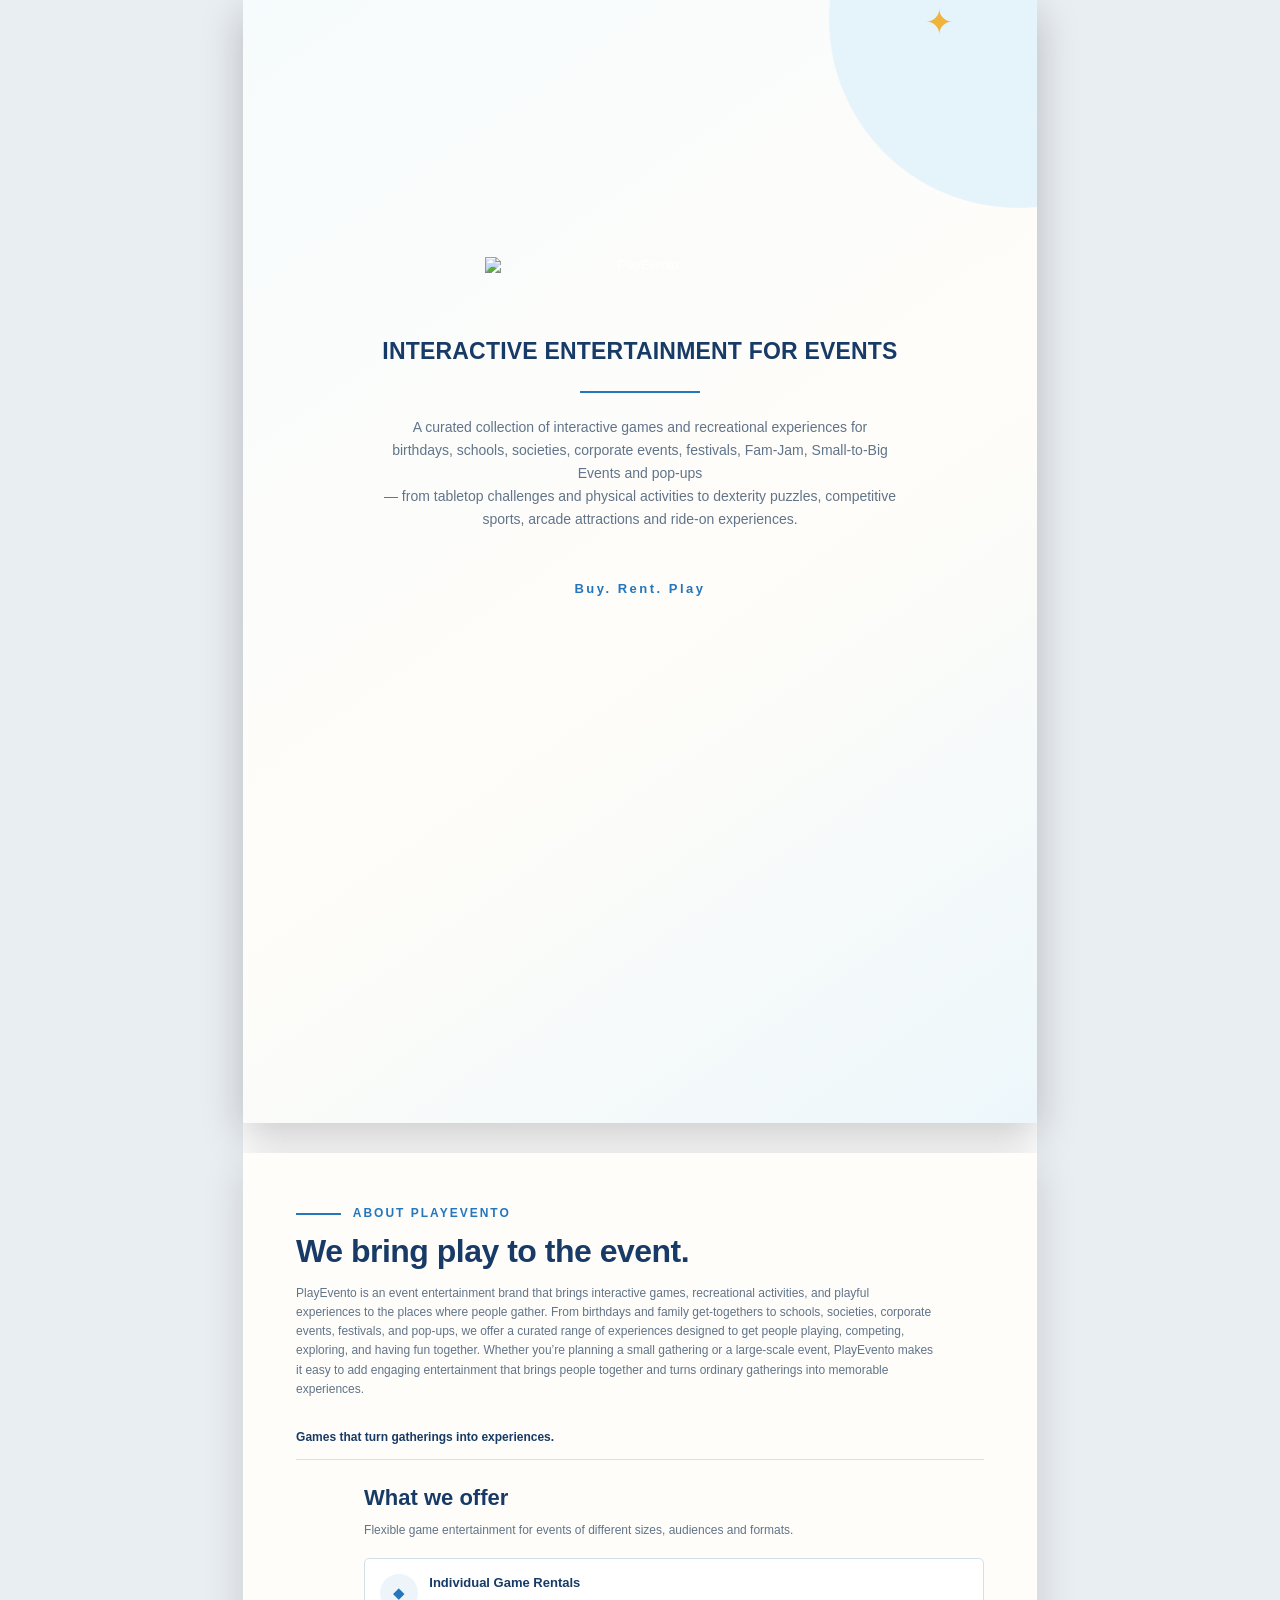
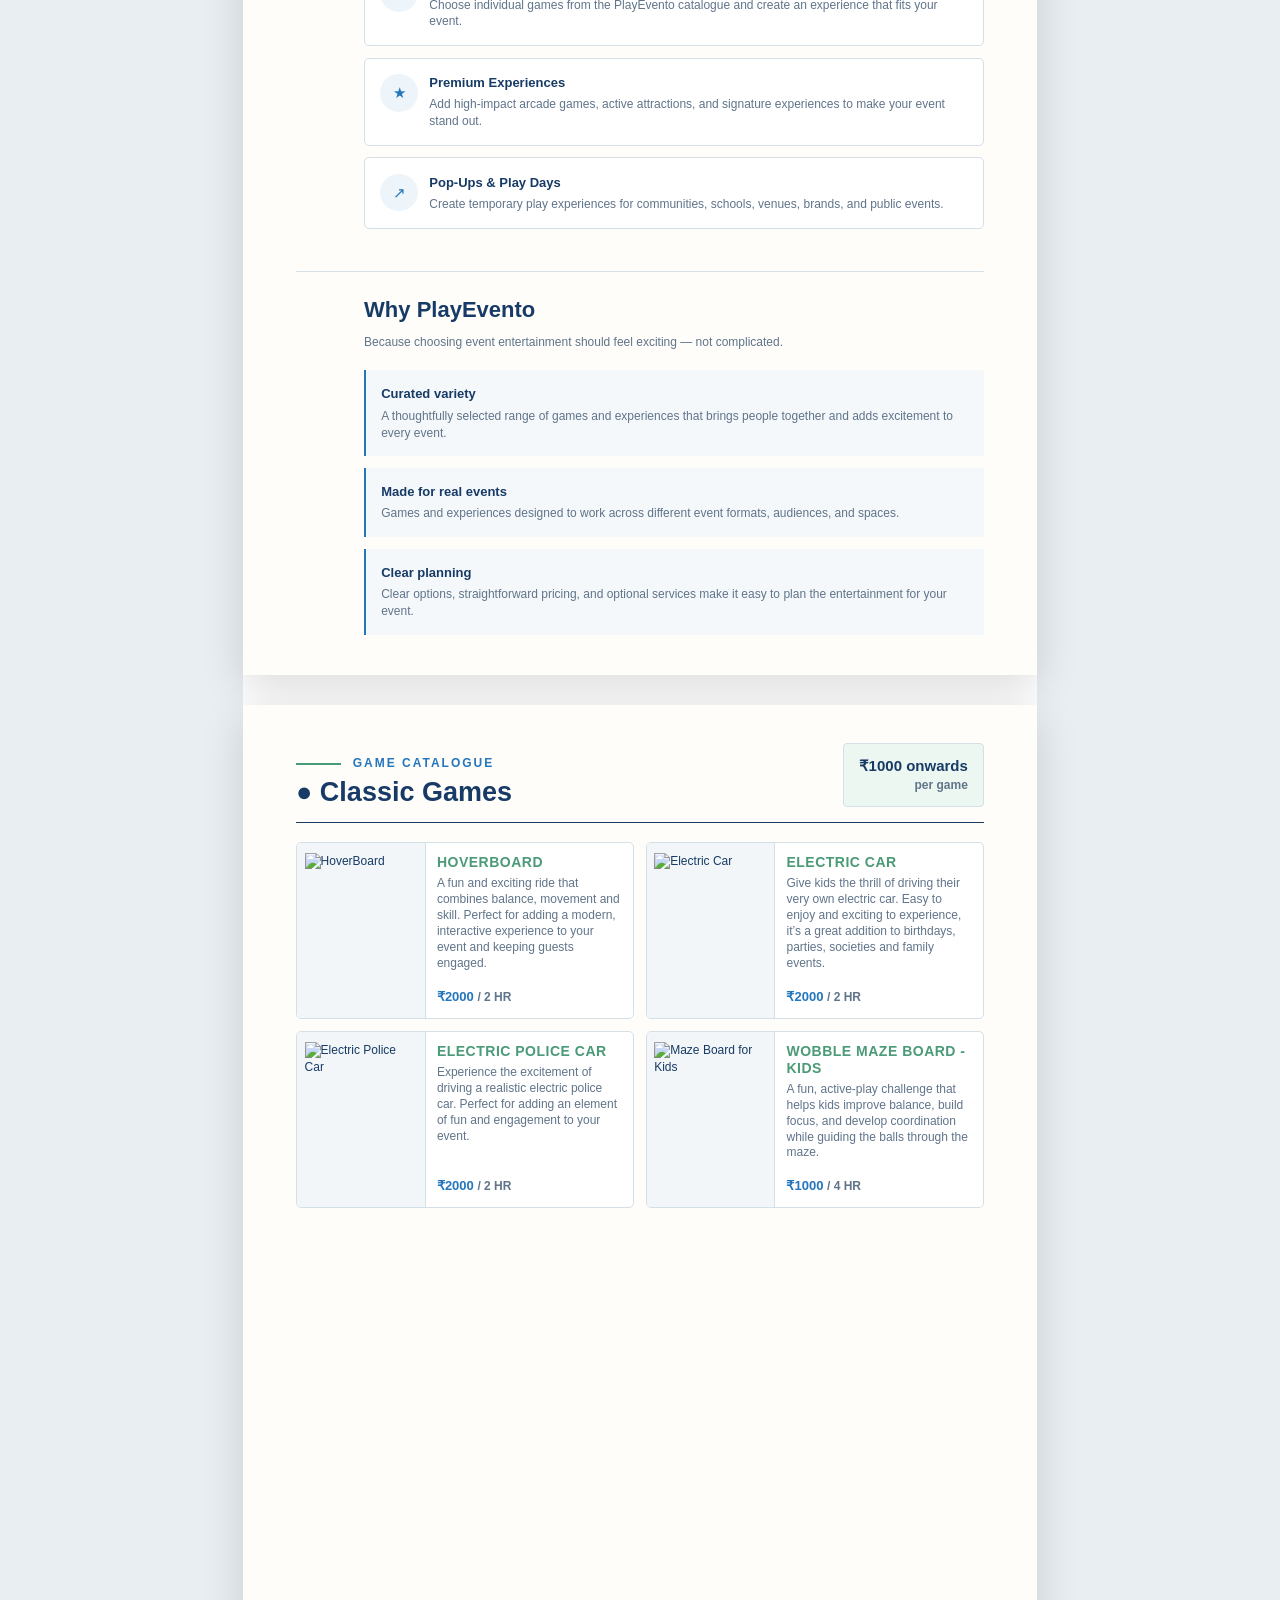
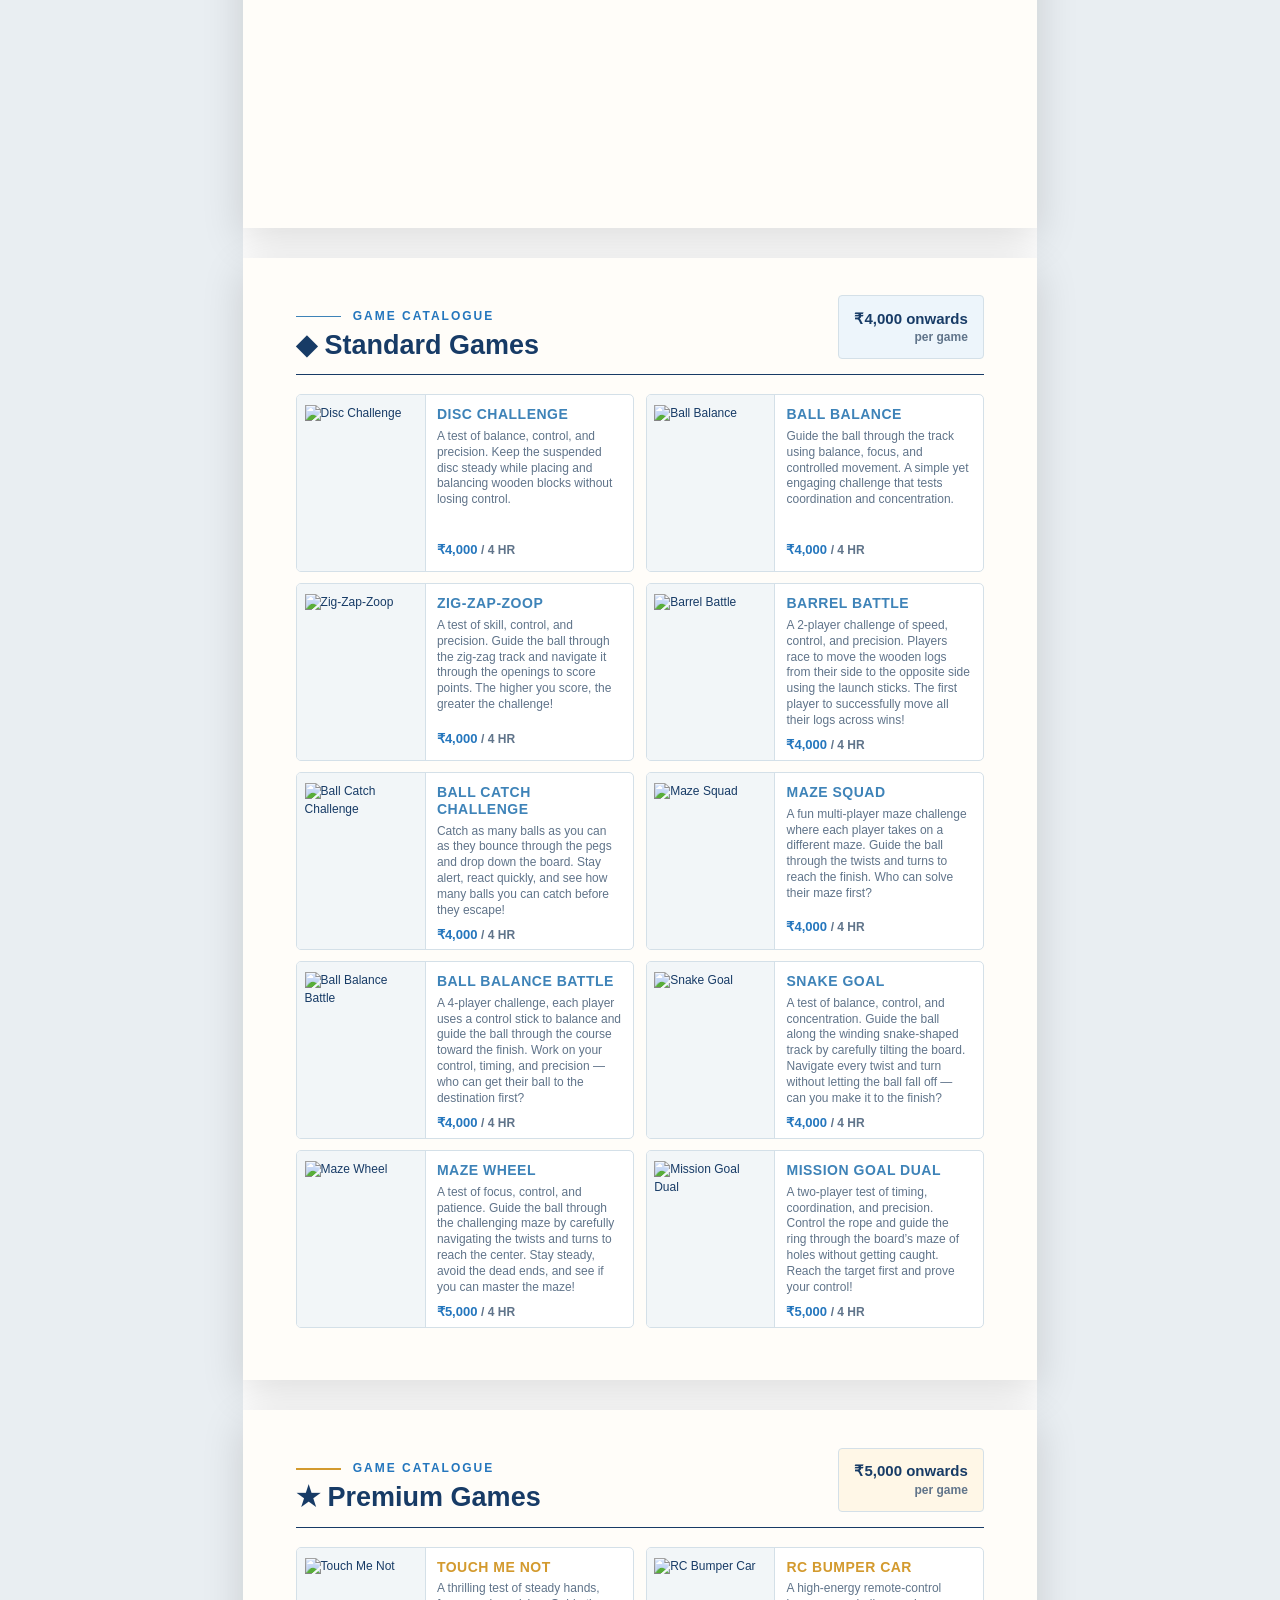
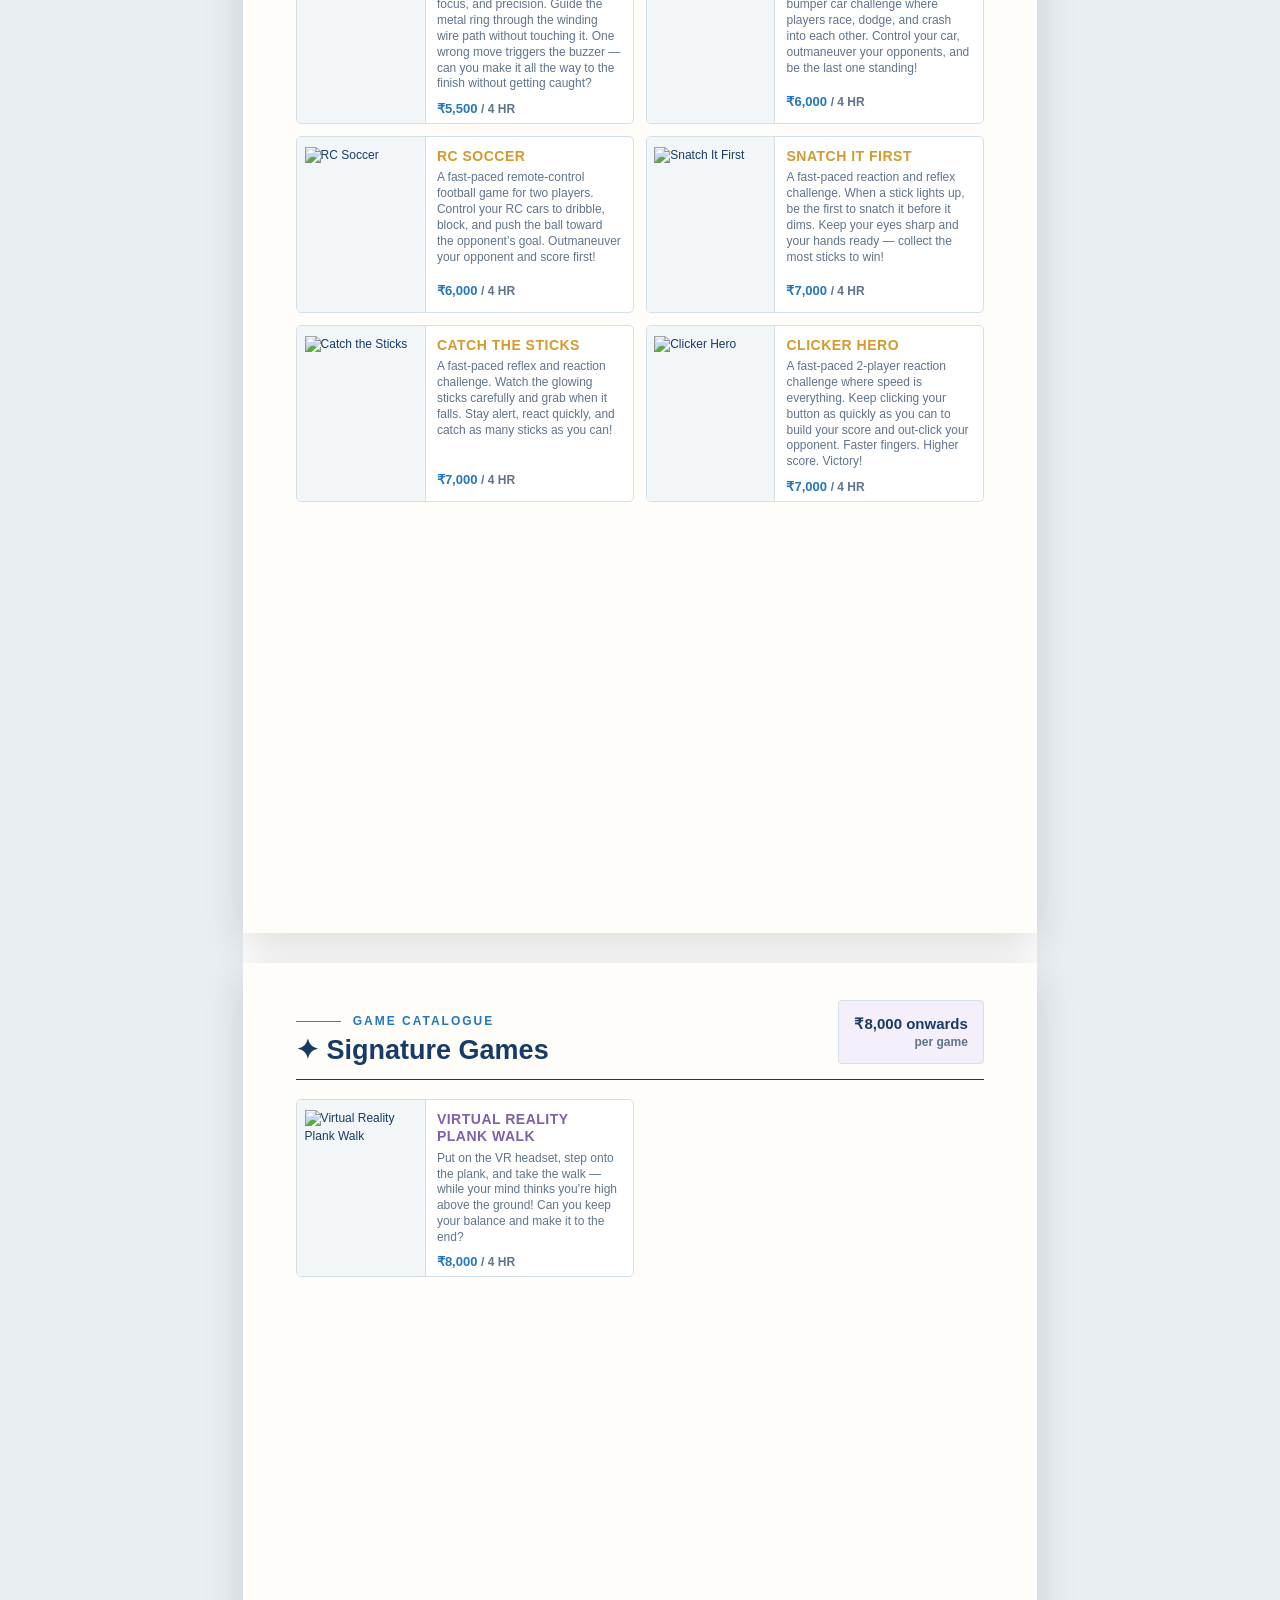
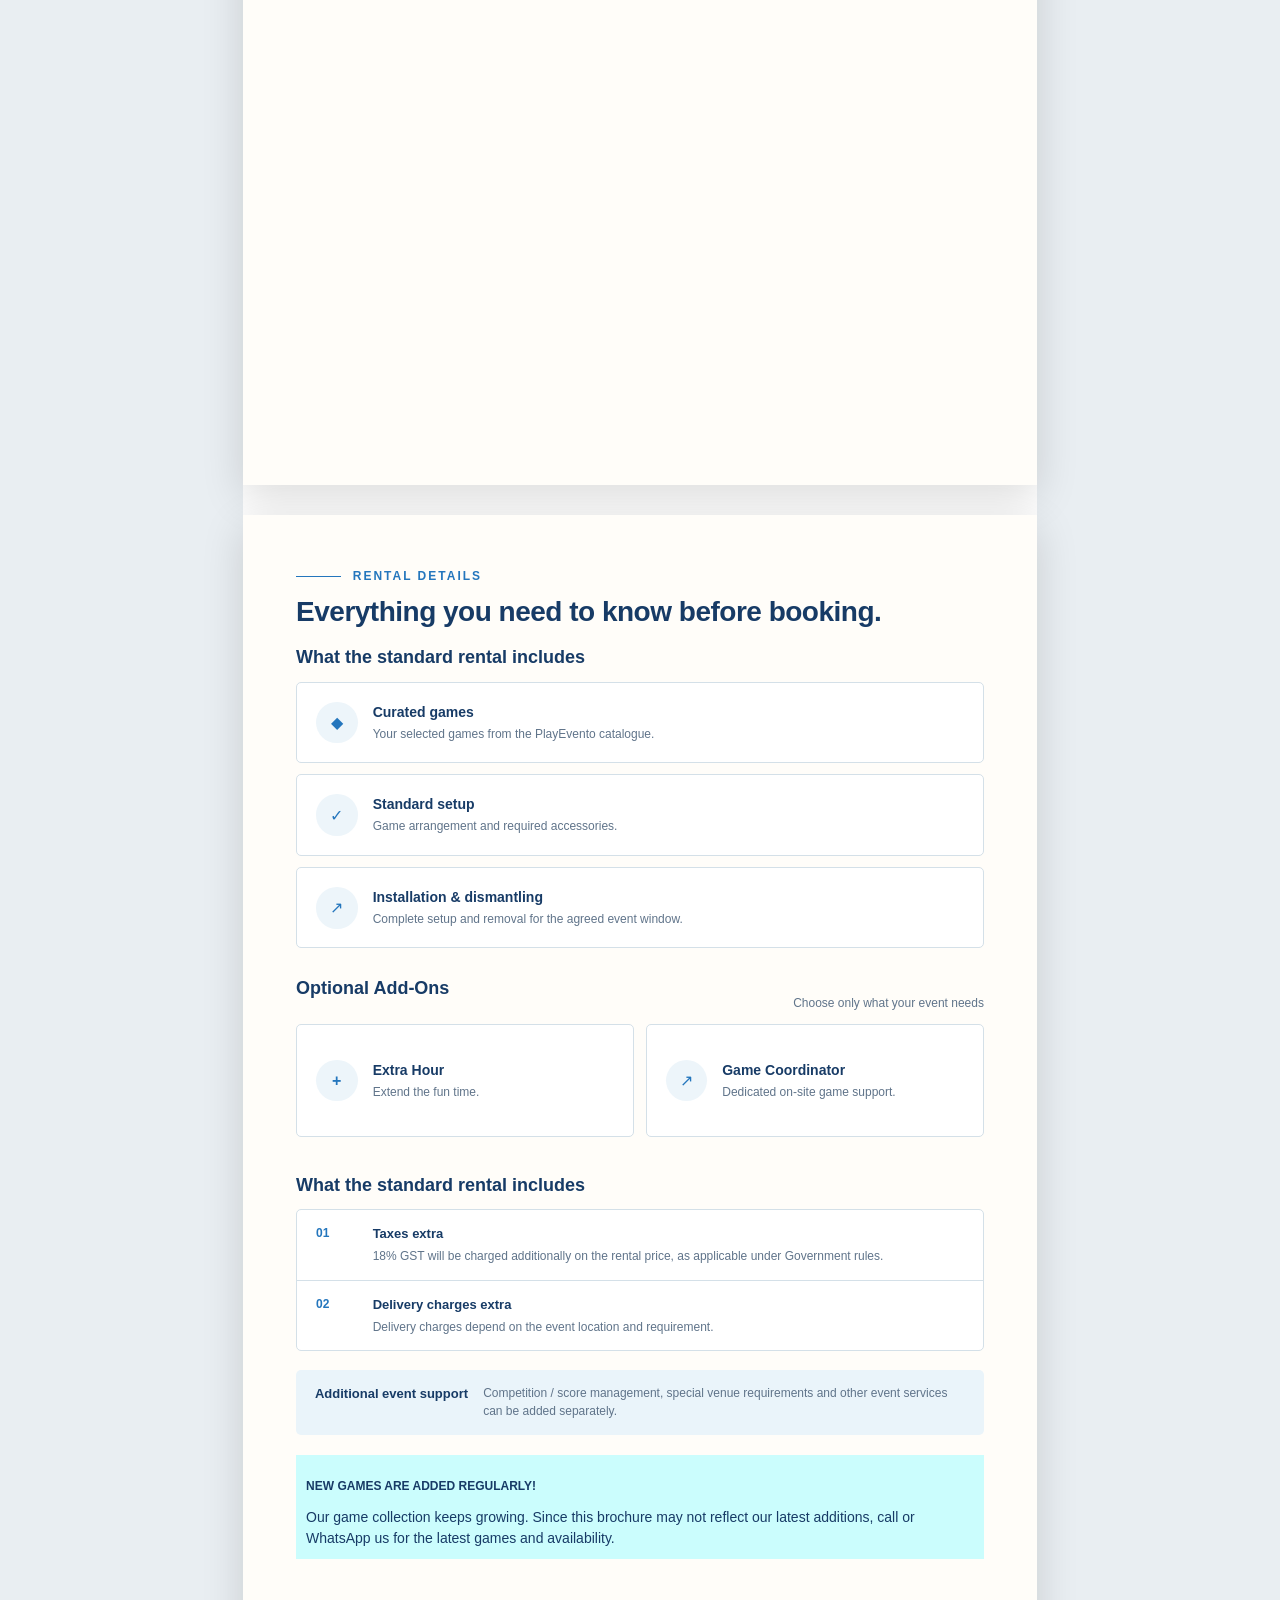
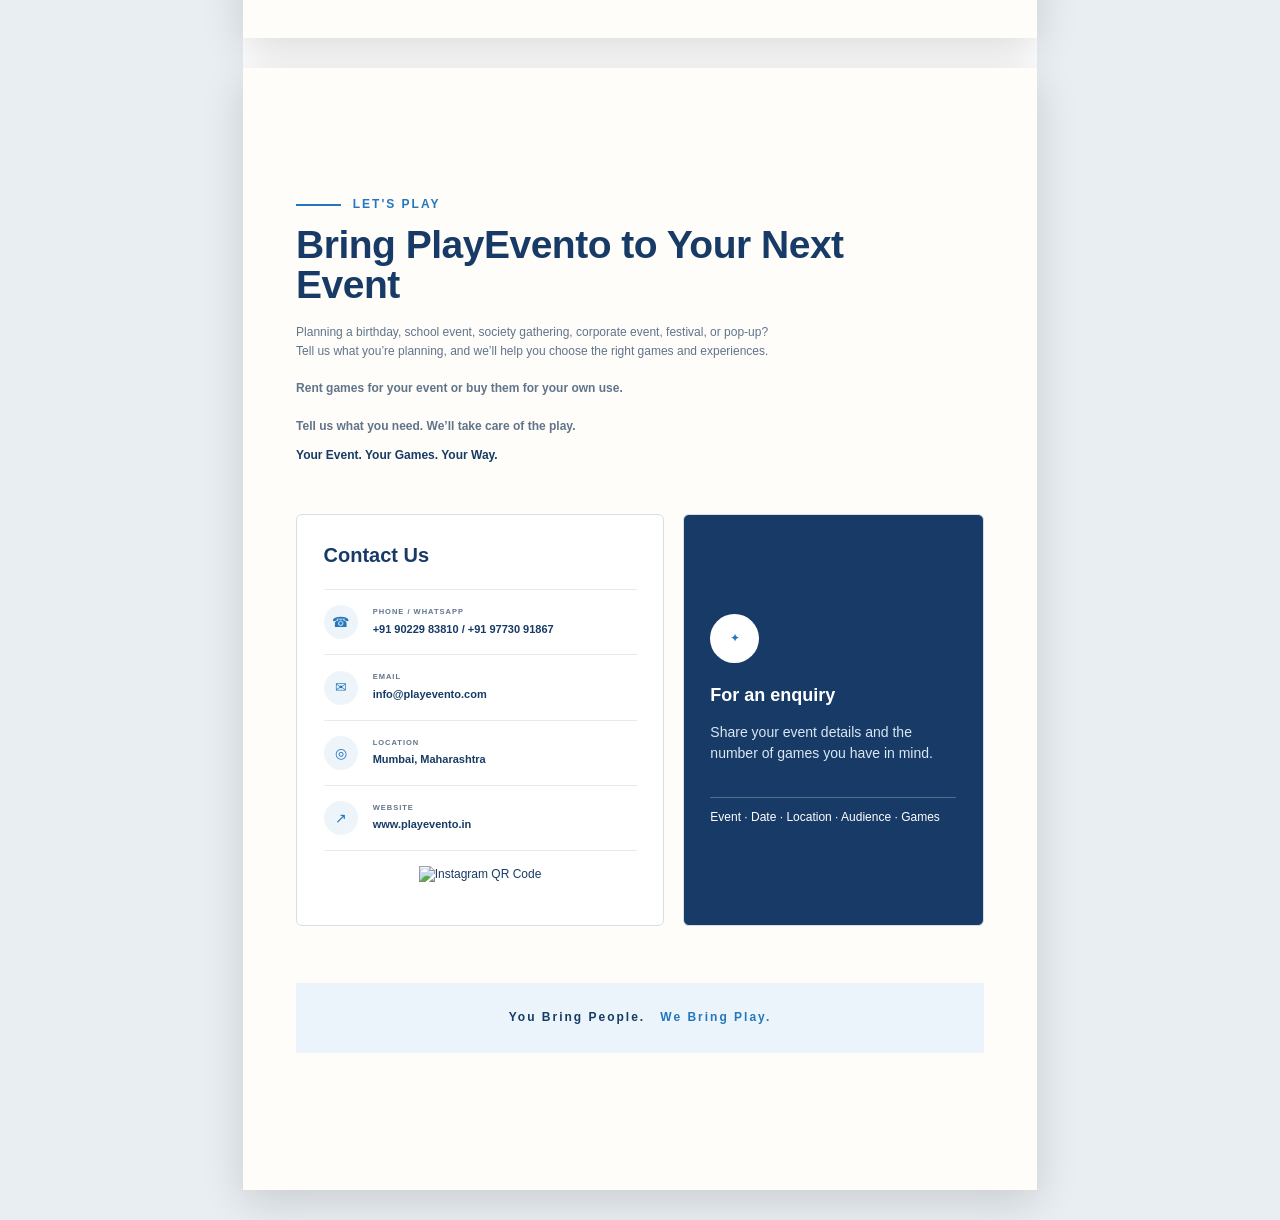
==== commit 46c71a2b: "added brochure code" ====
--- a/brochure/index.html
+++ b/brochure/index.html
@@ -1,3627 +1,3482 @@
-<!doctype html>
-<html lang="en">
-    <head>
-        <meta charset="UTF-8" />
-        <meta name="viewport" content="width=device-width, initial-scale=1.0" />
-        <title>PlayMint | Game Rental &amp; Event Entertainment Brochure</title>
-        <style>
-            :root {
-                --navy: #17365d;
-                --navy-dark: #102a46;
-                --blue: #2d6fae;
-                --text: #26384d;
-                --muted: #6c7b8c;
-                --border: #dce4eb;
-                --soft: #f5f8fb;
-                --white: #fff;
-                --shadow: 0 5px 18px rgba(18, 49, 79, 0.07);
-            }
-            * {
-                box-sizing: border-box;
-            }
-            html {
-                background: #dfe5eb;
-            }
-            body {
-                margin: 0;
-                font-family: "Segoe UI", Arial, Helvetica, sans-serif;
-                color: var(--text);
-                background: #dfe5eb;
-                line-height: 1.45;
-                -webkit-font-smoothing: antialiased;
-            }
-            .brochure {
-                width: 210mm;
-                margin: 30px auto;
-                background: #fff;
-            }
-            .page {
-                width: 210mm;
-                height: 297mm;
-                min-height: 297mm;
-                position: relative;
-                background: #fff;
-                padding: 5mm 16mm 14mm;
-                overflow: hidden;
-                page-break-after: always;
-            }
-            .page:last-child {
-                page-break-after: auto;
-            }
-
-            /* =========================================================
-	   COVER
-	========================================================= */
-
-            .cover {
-                display: flex;
-
-                flex-direction: column;
-
-                justify-content: space-between;
-
-                padding: 0;
-
-                color: white;
-
-                background: radial-gradient(circle at 85% 15%, rgba(255, 255, 255, 0.16), transparent 28%),
-                    linear-gradient(145deg, #102a46 0%, #173f6c 45%, #2d6fae 100%);
-            }
-
-            .cover-inner {
-                padding: 20mm 18mm;
-            }
-
-            /* decorative geometry */
-
-            .cover-decoration {
-                position: absolute;
-
-                width: 150mm;
-                height: 150mm;
-
-                right: -80mm;
-                top: -50mm;
-
-                border-radius: 50%;
-
-                border: 1px solid rgba(255, 255, 255, 0.13);
-            }
-
-            .cover-decoration::before {
-                content: "";
-
-                position: absolute;
-
-                inset: 22mm;
-
-                border-radius: 50%;
-
-                border: 1px solid rgba(255, 255, 255, 0.1);
-            }
-
-            .cover-decoration::after {
-                content: "";
-
-                position: absolute;
-
-                inset: 44mm;
-
-                border-radius: 50%;
-
-                border: 1px solid rgba(255, 255, 255, 0.08);
-            }
-
-            /* logo mark */
-
-            .brand-mark {
-                width: 19mm;
-                height: 19mm;
-                display: inline-flex;
-                align-items: center;
-                justify-content: center;
-                margin-bottom: 20mm;
-            }
-
-            .brand-mark img {
-                width: 100%;
-                height: 100%;
-                object-fit: contain;
-                display: block;
-            }
-
-            .brand-mark {
-                border: 2px solid rgba(255, 255, 255, 0.75);
-                border-radius: 6mm;
-                font-size: 22px;
-                font-weight: 800;
-            }
-
-            .cover-logo {
-                display: block;
-                width: 20mm;
-                max-width: 100%;
-                height: auto;
-                margin-bottom: 12mm;
-                object-fit: contain;
-            }
-
-            /* cover title */
-
-            .cover h1 {
-                margin: 0;
-
-                max-width: 155mm;
-
-                font-size: 38px;
-
-                line-height: 1.05;
-
-                letter-spacing: 1.5px;
-
-                font-weight: 800;
-            }
-
-            .cover-subtitle {
-                margin-top: 7mm;
-
-                font-size: 15px;
-
-                letter-spacing: 3px;
-
-                text-transform: uppercase;
-
-                color: rgba(255, 255, 255, 0.78);
-            }
-
-            /* cover line */
-
-            .cover-line {
-                width: 32mm;
-
-                height: 2px;
-
-                margin-top: 10mm;
-
-                background: rgba(255, 255, 255, 0.8);
-            }
-
-            /* cover description */
-
-            .cover-description {
-                max-width: 125mm;
-
-                margin-top: 12mm;
-
-                font-size: 13px;
-
-                line-height: 1.7;
-
-                color: rgba(255, 255, 255, 0.78);
-            }
-
-            /* cover bottom */
-
-            .cover-bottom {
-                padding: 0 18mm 15mm;
-
-                display: flex;
-
-                justify-content: space-between;
-
-                align-items: flex-end;
-
-                border-top: 1px solid rgba(255, 255, 255, 0.18);
-
-                margin: 0 18mm;
-            }
-
-            .cover-bottom strong {
-                display: block;
-
-                font-size: 12px;
-
-                letter-spacing: 1px;
-
-                text-transform: uppercase;
-            }
-
-            .cover-bottom span {
-                font-size: 12px;
-
-                color: rgba(255, 255, 255, 0.65);
-            }
-
-            /* ---------- CATEGORY PAGE ---------- */
-            .category-header {
-                position: relative;
-                margin: 0 0 5mm;
-                padding: 5mm 7mm;
-                border-radius: 5px;
-                background: linear-gradient(135deg, #17365d, #2d6fae);
-                color: #fff;
-                overflow: hidden;
-            }
-            .category-header:after {
-                content: "";
-                position: absolute;
-                width: 55mm;
-                height: 55mm;
-                right: -25mm;
-                top: -30mm;
-                border-radius: 50%;
-                border: 1px solid rgba(255, 255, 255, 0.18);
-            }
-            .category-number {
-                position: relative;
-                z-index: 1;
-                font-size: 12px;
-                letter-spacing: 2px;
-                opacity: 0.72;
-                margin-bottom: 1.5mm;
-                text-transform: uppercase;
-            }
-            .category-header h2 {
-                position: relative;
-                z-index: 1;
-                margin: 0;
-                font-size: 19px;
-                line-height: 1.2;
-                letter-spacing: 0.3px;
-                text-transform: uppercase;
-            }
-            .category-header p {
-                position: relative;
-                z-index: 1;
-                margin: 2.5mm 0 0;
-                max-width: 130mm;
-                font-size: 12px;
-                line-height: 1.45;
-                color: rgba(255, 255, 255, 0.8);
-            }
-            .products {
-                display: flex;
-                flex-direction: column;
-                gap: 2.2mm;
-            }
-            .product {
-                display: flex;
-                height: 33mm;
-                min-height: 33mm;
-                background: #fff;
-                border: 1px solid var(--border);
-                border-radius: 5px;
-                overflow: hidden;
-                box-shadow: var(--shadow);
-                break-inside: avoid;
-                page-break-inside: avoid;
-            }
-            .product-image {
-                width: 40mm;
-                min-width: 40mm;
-                height: 100%;
-                display: flex;
-                align-items: center;
-                justify-content: center;
-                padding: 2.5mm;
-                background: linear-gradient(145deg, #f3f7fa, #e9f0f5);
-                border-right: 1px solid var(--border);
-                position: relative;
-            }
-            .product-image:after {
-                content: "";
-                position: absolute;
-                inset: 3mm;
-                border: 1px solid rgba(45, 111, 174, 0.08);
-                border-radius: 3px;
-                pointer-events: none;
-            }
-            .product-image img {
-                width: 100%;
-                height: 100%;
-                max-height: 28mm;
-                object-fit: contain;
-                display: block;
-                position: relative;
-                z-index: 1;
-            }
-            .product-content {
-                flex: 1;
-                min-width: 0;
-                padding: 3mm 4mm;
-                display: flex;
-                flex-direction: column;
-                justify-content: center;
-            }
-            .product-eyebrow {
-                margin-bottom: 1mm;
-                font-size: 12px;
-                font-weight: 700;
-                color: var(--blue);
-                letter-spacing: 1px;
-                text-transform: uppercase;
-            }
-            .product h3 {
-                margin: 0 0 1mm;
-                color: var(--navy);
-                font-size: 12.5px;
-                line-height: 1.25;
-                font-weight: 750;
-            }
-            .product p {
-                margin: 0;
-                color: #657384;
-                font-size: 12px;
-                line-height: 1.42;
-            }
-
-            /* ---------- INTRO ---------- */
-            .intro-page {
-                padding-top: 7mm;
-            }
-            .intro-title {
-                margin: 0;
-                color: var(--navy);
-                font-size: 30px;
-                line-height: 1.15;
-            }
-            .intro-lead {
-                max-width: 160mm;
-                margin: 4mm 0 7mm;
-                color: var(--muted);
-                font-size: 14px;
-                line-height: 1.65;
-            }
-            .intro-stat {
-                display: flex;
-                align-items: center;
-                gap: 6mm;
-                padding: 5mm 7mm;
-                margin-bottom: 6mm;
-                border: 1px solid var(--border);
-                border-radius: 5px;
-                background: var(--soft);
-            }
-            .intro-stat strong {
-                font-size: 38px;
-                line-height: 1;
-                color: var(--blue);
-            }
-            .intro-stat b,
-            .intro-stat span {
-                display: block;
-            }
-            .intro-stat b {
-                font-size: 14px;
-                color: var(--navy);
-            }
-            .intro-stat span {
-                margin-top: 1mm;
-                font-size: 12px;
-                color: var(--muted);
-            }
-            .intro-services {
-                display: grid;
-                grid-template-columns: 1fr 1fr;
-                gap: 4mm;
-            }
-            .intro-service {
-                padding: 5mm;
-                border: 1px solid var(--border);
-                border-radius: 5px;
-                background: #fff;
-                box-shadow: var(--shadow);
-            }
-            .service-number {
-                font-size: 12px;
-                font-weight: 800;
-                letter-spacing: 1.5px;
-                color: var(--blue);
-            }
-            .intro-service h2 {
-                margin: 1.5mm 0;
-                font-size: 18px;
-                line-height: 1.2;
-                color: var(--navy);
-            }
-            .intro-service p {
-                margin: 0;
-                font-size: 12px;
-                line-height: 1.55;
-                color: var(--muted);
-            }
-            .intro-closing {
-                margin-top: 6mm;
-                padding: 6mm;
-                border-radius: 5px;
-                background: linear-gradient(135deg, #17365d, #2d6fae);
-                color: #fff;
-            }
-            .intro-closing h2 {
-                margin: 0 0 2mm;
-                font-size: 21px;
-            }
-            .intro-closing p {
-                margin: 0;
-                font-size: 12px;
-                line-height: 1.55;
-                color: rgba(255, 255, 255, 0.82);
-            }
-
-            /* ---------- PAGE NUMBER ---------- */
-            .page-count {
-                position: absolute;
-                left: 16mm;
-                right: 16mm;
-                bottom: 4.5mm;
-                text-align: center;
-                font-size: 12px;
-                line-height: 1;
-                color: #8a98a7;
-                letter-spacing: 1px;
-                font-weight: 600;
-            }
-            .cover .page-count {
-                color: rgba(255, 255, 255, 0.72);
-            }
-
-            /* ---------- SCREEN ---------- */
-            @media screen {
-                .page {
-                    margin-bottom: 30px;
-                    box-shadow: 0 12px 40px rgba(0, 0, 0, 0.14);
-                }
-                .cover {
-                    box-shadow: 0 12px 40px rgba(0, 0, 0, 0.22);
-                }
-            }
-
-            /* ---------- MOBILE ---------- */
-            @media screen and (max-width: 900px) {
-                html,
-                body {
-                    background: #fff;
-                }
-                .brochure {
-                    width: 100%;
-                    margin: 0;
-                }
-                .page {
-                    width: 100%;
-                    height: auto;
-                    min-height: 100vh;
-                    padding: 30px 25px 55px;
-                    margin: 0 0 20px;
-                }
-                .cover {
-                    min-height: 100vh;
-                }
-                .page-count {
-                    position: relative;
-                    left: auto;
-                    right: auto;
-                    bottom: auto;
-                    margin-top: 25px;
-                }
-                .product {
-                    height: auto;
-                    min-height: 110px;
-                }
-                .product-image {
-                    width: 125px;
-                    min-width: 125px;
-                    height: auto;
-                    min-height: 110px;
-                }
-                .product-image img {
-                    max-height: 95px;
-                }
-            }
-
-            /* ---------- PRINT ---------- */
-            @media print {
-                @page {
-                    size: A4 portrait;
-                    margin: 0;
-                }
-                html,
-                body {
-                    margin: 0;
-                    background: #fff;
-                }
-                .brochure {
-                    width: 210mm;
-                    margin: 0;
-                }
-                .page {
-                    width: 210mm;
-                    height: 297mm;
-                    min-height: 297mm;
-                    margin: 0;
-                    box-shadow: none;
-                    overflow: hidden;
-                    page-break-after: always;
-                }
-                .page:last-child {
-                    page-break-after: auto;
-                }
-                .cover,
-                .category-header,
-                .product-image {
-                    -webkit-print-color-adjust: exact;
-                    print-color-adjust: exact;
-                }
-                * {
-                    -webkit-print-color-adjust: exact;
-                    print-color-adjust: exact;
-                }
-            }
-
-            /* =========================================================
-	   PlayMint PRINT PRICING / CATALOGUE SYSTEM
-	   Designed for A4 PDF output — no viewport-dependent layout.
-	========================================================= */
-
-            /* --- Existing game cards: retain horizontal premium catalogue treatment --- */
-            .products {
-                display: flex;
-                flex-direction: column;
-                gap: 2.2mm;
-            }
-            .product {
-                display: flex;
-                height: 33mm;
-                min-height: 33mm;
-                background: #fff;
-                border: 1px solid var(--border);
-                border-radius: 5px;
-                overflow: hidden;
-                box-shadow: var(--shadow);
-                break-inside: avoid;
-                page-break-inside: avoid;
-            }
-            .product-image {
-                width: 40mm;
-                min-width: 40mm;
-                height: 100%;
-                display: flex;
-                align-items: center;
-                justify-content: center;
-                padding: 2.5mm;
-                background: linear-gradient(145deg, #f3f7fa, #e9f0f5);
-                border-right: 1px solid var(--border);
-                position: relative;
-            }
-            .product-image:after {
-                content: "";
-                position: absolute;
-                inset: 3mm;
-                border: 1px solid rgba(45, 111, 174, 0.08);
-                border-radius: 3px;
-                pointer-events: none;
-            }
-            .product-image img {
-                width: 100%;
-                height: 100%;
-                max-height: 28mm;
-                object-fit: contain;
-                display: block;
-                position: relative;
-                z-index: 1;
-            }
-            .product-content {
-                flex: 1;
-                min-width: 0;
-                padding: 3mm 4mm;
-                display: flex;
-                flex-direction: column;
-                justify-content: center;
-            }
-            .product-eyebrow {
-                margin-bottom: 1mm;
-                font-size: 10px;
-                font-weight: 700;
-                color: var(--blue);
-                letter-spacing: 1px;
-                text-transform: uppercase;
-            }
-            .product h3 {
-                margin: 0 0 1mm;
-                color: var(--navy);
-                font-size: 12.5px;
-                line-height: 1.25;
-                font-weight: 750;
-            }
-            .product p {
-                margin: 0;
-                color: #657384;
-                font-size: 11px;
-                line-height: 1.38;
-            }
-
-            /* --- Pricing badges on individual game cards --- */
-            .price-tier {
-                display: flex;
-                align-items: center;
-                justify-content: space-between;
-                gap: 3mm;
-                margin-top: 2mm;
-            }
-            .tier-badge {
-                display: inline-flex;
-                align-items: center;
-                padding: 1.1mm 2.2mm;
-                border-radius: 999px;
-                font-size: 9px;
-                font-weight: 800;
-                letter-spacing: 0.7px;
-                text-transform: uppercase;
-                border: 1px solid transparent;
-            }
-            .tier-badge.essential {
-                color: #315f4d;
-                background: #eef7f2;
-                border-color: #d5eadf;
-            }
-            .tier-badge.standard {
-                color: #245d88;
-                background: #edf5fb;
-                border-color: #d5e6f3;
-            }
-            .tier-badge.premium {
-                color: #8a5a18;
-                background: #fff7e8;
-                border-color: #f1dfb8;
-            }
-            .tier-badge.signature {
-                color: #60478b;
-                background: #f5effb;
-                border-color: #e2d5f0;
-            }
-            .game-price {
-                color: var(--navy);
-                font-size: 12px;
-                font-weight: 850;
-                white-space: nowrap;
-            }
-            .game-price small {
-                color: var(--muted);
-                font-size: 8px;
-                font-weight: 600;
-                letter-spacing: 0.3px;
-            }
-
-            /* --- Page 2 --- */
-            .pricing-overview {
-                padding-top: 8mm;
-            }
-            .pricing-kicker {
-                display: flex;
-                align-items: center;
-                gap: 3mm;
-                color: var(--blue);
-                font-size: 10px;
-                font-weight: 800;
-                letter-spacing: 2.1px;
-                text-transform: uppercase;
-                margin-bottom: 2.5mm;
-            }
-            .pricing-kicker:before {
-                content: "";
-                width: 11mm;
-                height: 1px;
-                background: var(--blue);
-            }
-            .pricing-title {
-                margin: 0;
-                color: var(--navy);
-                font-size: 29px;
-                line-height: 1.08;
-                letter-spacing: -0.35px;
-            }
-            .pricing-lead {
-                max-width: 164mm;
-                margin: 3mm 0 7mm;
-                color: var(--muted);
-                font-size: 12.5px;
-                line-height: 1.55;
-            }
-
-            .offer-grid {
-                display: grid;
-                grid-template-columns: 1fr 1fr;
-                gap: 4mm;
-            }
-            .offer-card {
-                position: relative;
-                min-height: 33mm;
-                padding: 5mm 5.5mm;
-                border: 1px solid #d5dfe7;
-                border-radius: 5px;
-                background: #fbfcfd;
-                break-inside: avoid;
-                page-break-inside: avoid;
-                overflow: hidden;
-            }
-            .offer-card:after {
-                content: "";
-                position: absolute;
-                right: -13mm;
-                bottom: -16mm;
-                width: 42mm;
-                height: 42mm;
-                border: 1px solid rgba(45, 111, 174, 0.1);
-                border-radius: 50%;
-            }
-            .offer-card.featured {
-                border: 1.5px solid #2d6fae;
-                background: linear-gradient(145deg, #f3f8fc, #fff);
-            }
-            .offer-label {
-                position: relative;
-                z-index: 1;
-                color: var(--muted);
-                font-size: 9px;
-                font-weight: 800;
-                letter-spacing: 1.2px;
-                text-transform: uppercase;
-            }
-            .offer-card h2 {
-                position: relative;
-                z-index: 1;
-                margin: 1.5mm 0;
-                color: var(--navy);
-                font-size: 16px;
-                line-height: 1.2;
-            }
-            .offer-price {
-                position: relative;
-                z-index: 1;
-                color: var(--blue);
-                font-size: 21px;
-                font-weight: 850;
-            }
-            .offer-desc {
-                position: relative;
-                z-index: 1;
-                margin: 1.8mm 0 0;
-                color: var(--muted);
-                font-size: 9.5px;
-                line-height: 1.4;
-            }
-            .offer-ribbon {
-                position: absolute;
-                z-index: 2;
-                right: 4mm;
-                top: 4mm;
-                padding: 1.3mm 2.3mm;
-                border-radius: 999px;
-                background: var(--navy);
-                color: #fff;
-                font-size: 8px;
-                font-weight: 800;
-                letter-spacing: 0.9px;
-            }
-
-            .overview-rule {
-                margin: 6mm 0 3mm;
-                padding-bottom: 2mm;
-                border-bottom: 1.5px solid var(--navy);
-                display: flex;
-                justify-content: space-between;
-                align-items: end;
-            }
-            .overview-rule h2 {
-                margin: 0;
-                color: var(--navy);
-                font-size: 16px;
-            }
-            .overview-rule span {
-                color: var(--muted);
-                font-size: 9px;
-            }
-            .choose-grid {
-                display: grid;
-                grid-template-columns: repeat(3, 1fr);
-                gap: 3mm;
-            }
-            .choose-card {
-                padding: 4mm;
-                border: 1px solid #dbe3e9;
-                background: #fff;
-                border-radius: 4px;
-            }
-            .choose-icon {
-                display: flex;
-                width: 8mm;
-                height: 8mm;
-                align-items: center;
-                justify-content: center;
-                border-radius: 50%;
-                background: #edf4f9;
-                color: var(--blue);
-                font-weight: 800;
-                margin-bottom: 2.5mm;
-            }
-            .choose-card b {
-                display: block;
-                color: var(--navy);
-                font-size: 11px;
-            }
-            .choose-card p {
-                margin: 1.2mm 0 0;
-                color: var(--muted);
-                font-size: 9px;
-                line-height: 1.4;
-            }
-
-            .price-footer {
-                display: flex;
-                justify-content: space-between;
-                align-items: center;
-                gap: 4mm;
-                margin-top: 6mm;
-                padding: 3.5mm 4.5mm;
-                border-top: 1px solid #d9e2e9;
-                color: var(--muted);
-                font-size: 9px;
-            }
-            .price-footer strong {
-                color: var(--navy);
-            }
-
-            /* --- Page 3: complete package details --- */
-            .package-detail-page {
-                padding-top: 7mm;
-            }
-            .section-kicker {
-                color: var(--blue);
-                font-size: 10px;
-                font-weight: 800;
-                letter-spacing: 2px;
-                text-transform: uppercase;
-                margin-bottom: 2mm;
-            }
-            .section-title {
-                margin: 0;
-                color: var(--navy);
-                font-size: 27px;
-                line-height: 1.05;
-            }
-            .section-subtitle {
-                margin: 2mm 0 5mm;
-                color: var(--muted);
-                font-size: 11px;
-                line-height: 1.45;
-            }
-
-            .package-table {
-                width: 100%;
-                border-collapse: separate;
-                border-spacing: 0;
-                border: 1px solid #d6e0e7;
-                border-radius: 5px;
-                overflow: hidden;
-            }
-            .package-table th {
-                padding: 2.7mm 3mm;
-                text-align: left;
-                background: #f3f7fa;
-                color: var(--navy);
-                font-size: 9px;
-                font-weight: 800;
-                letter-spacing: 0.7px;
-                text-transform: uppercase;
-                border-bottom: 1px solid #d6e0e7;
-            }
-            .package-table td {
-                padding: 3mm;
-                color: var(--text);
-                font-size: 9.5px;
-                line-height: 1.3;
-                border-bottom: 1px solid #e5ebef;
-                vertical-align: middle;
-            }
-            .package-table tr:last-child td {
-                border-bottom: 0;
-            }
-            .package-table .pack-name {
-                font-weight: 800;
-                color: var(--navy);
-                font-size: 11px;
-            }
-            .package-table .pack-price {
-                font-weight: 850;
-                color: var(--blue);
-                font-size: 12px;
-                white-space: nowrap;
-            }
-            .mix-tag {
-                display: inline-block;
-                padding: 1mm 1.8mm;
-                margin: 0 1mm 1mm 0;
-                border: 1px solid #dce5eb;
-                border-radius: 999px;
-                background: #fafcfd;
-                font-size: 8.5px;
-                white-space: nowrap;
-            }
-
-            .package-note-box {
-                margin-top: 4mm;
-                padding: 3.5mm 4mm;
-                border-left: 2px solid var(--blue);
-                background: #f7fafc;
-                color: var(--muted);
-                font-size: 9.5px;
-                line-height: 1.45;
-            }
-            .package-note-box strong {
-                color: var(--navy);
-            }
-
-            .detail-columns {
-                display: grid;
-                grid-template-columns: 1.25fr 0.75fr;
-                gap: 4mm;
-                margin-top: 5mm;
-            }
-            .detail-panel {
-                border: 1px solid #d7e0e7;
-                border-radius: 5px;
-                background: #fff;
-                padding: 4mm;
-            }
-            .detail-panel h2 {
-                margin: 0 0 3mm;
-                color: var(--navy);
-                font-size: 14px;
-            }
-            .premium-list {
-                display: grid;
-                grid-template-columns: 1fr 1fr;
-                gap: 2mm;
-            }
-            .premium-item {
-                padding: 2.5mm 3mm;
-                border: 1px solid #e1e7ec;
-                background: #fbfcfd;
-                border-radius: 4px;
-            }
-            .premium-item b {
-                display: block;
-                color: var(--navy);
-                font-size: 9.5px;
-            }
-            .premium-item span {
-                display: block;
-                color: var(--muted);
-                font-size: 8.5px;
-                margin-top: 1mm;
-                line-height: 1.25;
-            }
-            .addon-list {
-                display: grid;
-                grid-template-columns: 1fr 1fr;
-                gap: 2mm;
-            }
-            .addon-item {
-                display: flex;
-                gap: 2mm;
-                align-items: flex-start;
-                padding: 2.5mm;
-                border: 1px solid #e1e7ec;
-                background: #fbfcfd;
-                border-radius: 4px;
-            }
-            .addon-icon {
-                width: 7mm;
-                height: 7mm;
-                min-width: 7mm;
-                border-radius: 50%;
-                display: flex;
-                align-items: center;
-                justify-content: center;
-                background: #edf4f9;
-                color: var(--blue);
-                font-weight: 800;
-            }
-            .addon-item b {
-                display: block;
-                color: var(--navy);
-                font-size: 9.2px;
-            }
-            .addon-item span {
-                display: block;
-                margin-top: 0.7mm;
-                color: var(--muted);
-                font-size: 8.3px;
-                line-height: 1.25;
-            }
-
-            .inclusion-box {
-                margin-top: 4mm;
-                padding: 3.5mm 4mm;
-                border: 1px solid #d7e0e7;
-                background: #fff;
-                border-radius: 5px;
-            }
-            .inclusion-box h2 {
-                margin: 0 0 2mm;
-                color: var(--navy);
-                font-size: 13px;
-            }
-            .inclusion-grid {
-                display: grid;
-                grid-template-columns: repeat(3, 1fr);
-                gap: 2mm;
-            }
-            .inclusion {
-                padding: 2.5mm;
-                background: #f7fafc;
-                border-radius: 3px;
-                color: var(--muted);
-                font-size: 8.8px;
-                line-height: 1.35;
-            }
-            .inclusion b {
-                color: var(--navy);
-            }
-
-            .terms-line {
-                display: flex;
-                justify-content: space-between;
-                gap: 4mm;
-                margin-top: 4mm;
-                padding: 3mm 4mm;
-                background: #102a46;
-                color: #fff;
-                border-radius: 4px;
-                font-size: 9px;
-                line-height: 1.35;
-            }
-            .terms-line strong {
-                color: #fff;
-            }
-
-            /* --- Game category pages: category = rental tier, no collection details --- */
-            .game-tier-page {
-                padding-top: 6mm;
-            }
-            .game-tier-header {
-                display: flex;
-                justify-content: space-between;
-                align-items: center;
-                margin-bottom: 4mm;
-                padding: 4.5mm 6mm;
-                border-radius: 5px;
-                color: #fff;
-                overflow: hidden;
-                position: relative;
-            }
-            .game-tier-header:after {
-                content: "";
-                position: absolute;
-                width: 48mm;
-                height: 48mm;
-                right: -20mm;
-                top: -25mm;
-                border: 1px solid rgba(255, 255, 255, 0.18);
-                border-radius: 50%;
-            }
-            .game-tier-header.essential {
-                background: linear-gradient(135deg, #326d55, #4e9b78);
-            }
-            .game-tier-header.standard {
-                background: linear-gradient(135deg, #245d88, #3e83b8);
-            }
-            .game-tier-header.premium {
-                background: linear-gradient(135deg, #9a6b1d, #d39a35);
-            }
-            .game-tier-header.signature {
-                background: linear-gradient(135deg, #604780, #8060a8);
-            }
-            .game-tier-header h1 {
-                margin: 0;
-                font-size: 21px;
-                line-height: 1.1;
-            }
-            .game-tier-header p {
-                margin: 1.5mm 0 0;
-                font-size: 9.5px;
-                color: rgba(255, 255, 255, 0.82);
-            }
-            .game-tier-price {
-                position: relative;
-                z-index: 1;
-                text-align: right;
-            }
-            .game-tier-price b {
-                display: block;
-                font-size: 16px;
-            }
-            .game-tier-price span {
-                font-size: 8.5px;
-                color: rgba(255, 255, 255, 0.8);
-            }
-            .game-grid {
-                display: grid;
-                grid-template-columns: 1fr 1fr;
-                gap: 3mm;
-            }
-            .game-grid .product {
-                height: 31mm;
-                min-height: 31mm;
-            }
-            .game-grid .product-image {
-                width: 36mm;
-                min-width: 36mm;
-            }
-            .game-grid .product-image img {
-                max-height: 26mm;
-            }
-            .game-grid .product-content {
-                padding: 2.6mm 3.5mm;
-            }
-            .game-grid .product-eyebrow {
-                font-size: 9px;
-            }
-            .game-grid .product h3 {
-                font-size: 11.2px;
-            }
-            .game-grid .product p {
-                font-size: 9.3px;
-                line-height: 1.32;
-            }
-            .game-grid .price-tier {
-                margin-top: 1.4mm;
-            }
-            .game-grid .tier-badge {
-                font-size: 8px;
-                padding: 0.8mm 1.6mm;
-            }
-            .game-grid .game-price {
-                font-size: 10px;
-            }
-            .game-tier-foot {
-                margin-top: 3.5mm;
-                padding: 2.5mm 3.5mm;
-                border-top: 1px solid #dbe3e9;
-                color: var(--muted);
-                font-size: 8.5px;
-                display: flex;
-                justify-content: space-between;
-            }
-
-            /* --- Print safety --- */
-            .page,
-            .product,
-            .offer-card,
-            .choose-card,
-            .package-table,
-            .detail-panel,
-            .premium-item,
-            .addon-item,
-            .inclusion-box {
-                break-inside: avoid;
-                page-break-inside: avoid;
-            }
-
-            /* ===== PlayMint 10-PAGE A4 BROCHURE ===== */
-            :root {
-                --paper: #fffdf9;
-                --ink: #183b67;
-                --blue: #2476bd;
-                --muted: #64758a;
-                --line: #d7e1e8;
-                --soft: #f5f8fa;
-            }
-            * {
-                box-sizing: border-box;
-            }
-            html,
-            body {
-                margin: 0;
-                padding: 0;
-                background: #e9eef2;
-                color: var(--ink);
-            }
-            .brochure {
-                width: 210mm;
-                margin: 0 auto;
-            }
-            .page {
-                width: 210mm;
-                height: 297mm;
-                min-height: 297mm;
-                padding: 14mm 14mm 13mm;
-                background: var(--paper);
-                position: relative;
-                overflow: hidden;
-                page-break-after: always;
-                break-after: page;
-            }
-            .page:last-child {
-                page-break-after: auto;
-            }
-            .page-count {
-                position: absolute;
-                bottom: 5mm;
-                right: 14mm;
-                color: #718196;
-                font-size: 8.5px;
-                font-weight: 700;
-                letter-spacing: 1px;
-            }
-            .editorial-kicker {
-                display: flex;
-                align-items: center;
-                gap: 3mm;
-                color: var(--blue);
-                font-size: 9.5px;
-                font-weight: 850;
-                letter-spacing: 2px;
-                text-transform: uppercase;
-                margin-bottom: 2.5mm;
-            }
-            .editorial-kicker:before {
-                content: "";
-                width: 12mm;
-                height: 1.2px;
-                background: var(--blue);
-            }
-            .editorial-title {
-                margin: 0;
-                color: var(--ink);
-                font-size: 31px;
-                line-height: 1.04;
-                letter-spacing: -0.4px;
-            }
-            .editorial-title span,
-            .contact-top h1 span {
-                color: var(--blue);
-            }
-            .editorial-title.small {
-                font-size: 27px;
-            }
-            .editorial-lead {
-                max-width: 169mm;
-                margin: 3mm 0 7mm;
-                color: var(--muted);
-                font-size: 12px;
-                line-height: 1.55;
-            }
-            /* cover */
-            .cover {
-                background: linear-gradient(145deg, #f7fbfd, #fffdf8 55%, #eef7fb);
-            }
-            .cover-inner {
-                position: absolute;
-                left: 18mm;
-                right: 18mm;
-                top: 45mm;
-                text-align: center;
-            }
-            .cover-logo {
-                max-width: 92mm;
-                max-height: 36mm;
-                object-fit: contain;
-                margin-bottom: 8mm;
-            }
-            .cover-inner > img:not(.cover-logo) {
-                position: absolute;
-                right: 0;
-                top: -2mm;
-                width: 24mm;
-                height: 24mm;
-                object-fit: contain;
-            }
-            .cover-subtitle {
-                font-size: 19px;
-                font-weight: 850;
-            }
-            .cover-line {
-                width: 32mm;
-                height: 1.5px;
-                background: var(--blue);
-                margin: 5mm auto;
-            }
-            .cover-description {
-                max-width: 145mm;
-                margin: 0 auto;
-                color: var(--muted);
-                font-size: 13px;
-                line-height: 1.65;
-            }
-            .cover-tagline {
-                margin-top: 12mm;
-                color: var(--blue);
-                font-size: 10px;
-                font-weight: 850;
-                letter-spacing: 2.5px;
-            }
-            .cover-decoration {
-                position: absolute;
-                width: 100mm;
-                height: 100mm;
-                border-radius: 50%;
-                right: -45mm;
-                top: -45mm;
-                background: #e8f4fb;
-            }
-            .cover-decoration:after {
-                content: "✦";
-                position: absolute;
-                left: 24mm;
-                bottom: 12mm;
-                color: #f2b63b;
-                font-size: 32px;
-            }
-            /* about */
-            .about-grid {
-                display: grid;
-                grid-template-columns: 1fr 1fr;
-                gap: 5mm;
-            }
-            .about-panel {
-                min-height: 118mm;
-                padding: 6mm;
-                border: 1px solid var(--line);
-                border-radius: 5px;
-                background: #fff;
-                position: relative;
-                overflow: hidden;
-            }
-            .about-panel:after {
-                content: "";
-                position: absolute;
-                width: 48mm;
-                height: 48mm;
-                border-radius: 50%;
-                right: -22mm;
-                bottom: -22mm;
-                border: 1px solid #e1eaf0;
-            }
-            .panel-number {
-                color: #9aaabd;
-                font-size: 9px;
-                font-weight: 850;
-                letter-spacing: 1.5px;
-                margin-bottom: 4mm;
-            }
-            .about-panel h2 {
-                margin: 0;
-                font-size: 19px;
-            }
-            .about-panel > p {
-                margin: 2.5mm 0 5mm;
-                color: var(--muted);
-                font-size: 10.5px;
-                line-height: 1.5;
-            }
-            .check-list {
-                list-style: none;
-                margin: 0;
-                padding: 0;
-            }
-            .check-list li {
-                padding: 3.5mm 0;
-                border-top: 1px solid #e7edf1;
-            }
-            .check-list b {
-                display: block;
-                font-size: 10.5px;
-            }
-            .check-list span {
-                display: block;
-                color: var(--muted);
-                font-size: 9.5px;
-                line-height: 1.35;
-                margin-top: 1mm;
-            }
-            .why-points {
-                display: grid;
-                grid-template-columns: 1fr 1fr;
-                gap: 3mm;
-            }
-            .why-points div {
-                padding: 3.5mm;
-                background: #f7fafc;
-                border-radius: 4px;
-            }
-            .why-points span {
-                display: block;
-                color: var(--blue);
-                font-size: 16px;
-                margin-bottom: 1.5mm;
-            }
-            .why-points b {
-                display: block;
-                font-size: 10px;
-            }
-            .why-points small {
-                display: block;
-                color: var(--muted);
-                font-size: 8.8px;
-                line-height: 1.3;
-                margin-top: 1mm;
-            }
-            .about-bottom {
-                display: grid;
-                grid-template-columns: 1fr 1fr;
-                gap: 5mm;
-                margin-top: 5mm;
-            }
-            .about-bottom div {
-                padding: 4mm 5mm;
-                background: #edf5fa;
-                border-left: 2px solid var(--blue);
-            }
-            .about-bottom b {
-                display: block;
-                font-size: 10.5px;
-            }
-            .about-bottom span {
-                display: block;
-                color: var(--muted);
-                font-size: 9.5px;
-                line-height: 1.4;
-                margin-top: 1mm;
-            }
-            /* experience */
-            .experience-card-grid {
-                display: grid;
-                grid-template-columns: 1fr 1fr;
-                gap: 5mm;
-                margin-top: 8mm;
-            }
-            .experience-card {
-                min-height: 105mm;
-                padding: 7mm;
-                border-radius: 6px;
-                border: 1px solid var(--line);
-                position: relative;
-                overflow: hidden;
-            }
-            .experience-card.green {
-                background: #f0faf5;
-                border-color: #cce8da;
-            }
-            .experience-card.blue {
-                background: #eef7fd;
-                border-color: #cfe3f1;
-            }
-            .experience-icon {
-                width: 13mm;
-                height: 13mm;
-                border-radius: 50%;
-                display: flex;
-                align-items: center;
-                justify-content: center;
-                background: #fff;
-                color: var(--blue);
-                font-size: 19px;
-                margin-bottom: 5mm;
-            }
-            .experience-label {
-                font-size: 9px;
-                font-weight: 850;
-                letter-spacing: 1.5px;
-                text-transform: uppercase;
-                color: var(--muted);
-            }
-            .experience-card h2 {
-                font-size: 21px;
-                margin: 2mm 0;
-            }
-            .experience-card > strong {
-                font-size: 24px;
-                color: var(--blue);
-            }
-            .experience-card p {
-                font-size: 10.5px;
-                color: var(--muted);
-                line-height: 1.5;
-                max-width: 75mm;
-                margin: 4mm 0;
-            }
-            .experience-foot {
-                position: absolute;
-                left: 7mm;
-                right: 7mm;
-                bottom: 7mm;
-                border-top: 1px solid rgba(23, 54, 93, 0.12);
-                padding-top: 3mm;
-                font-size: 9px;
-                font-weight: 700;
-            }
-            .experience-callout {
-                display: flex;
-                align-items: center;
-                gap: 4mm;
-                margin-top: 5mm;
-                padding: 4mm 5mm;
-                background: var(--ink);
-                color: #fff;
-                border-radius: 5px;
-            }
-            .callout-icon {
-                width: 9mm;
-                height: 9mm;
-                border-radius: 50%;
-                background: #fff;
-                color: var(--blue);
-                display: flex;
-                align-items: center;
-                justify-content: center;
-            }
-            .experience-callout b {
-                display: block;
-                font-size: 11px;
-            }
-            .experience-callout span {
-                display: block;
-                font-size: 9px;
-                color: #dbe8f3;
-                margin-top: 1mm;
-            }
-            .tier-overview {
-                display: grid;
-                grid-template-columns: repeat(4, 1fr);
-                gap: 2.5mm;
-                margin-top: 5mm;
-            }
-            .tier-overview div {
-                padding: 3mm;
-                text-align: center;
-                border: 1px solid var(--line);
-                background: #fff;
-                border-radius: 4px;
-            }
-            .tier-overview b {
-                display: block;
-                font-size: 9.5px;
-            }
-            .tier-overview span {
-                display: block;
-                font-size: 8.3px;
-                color: var(--muted);
-                margin-top: 1mm;
-            }
-            .experience-note {
-                margin-top: 5mm;
-                padding: 4mm 5mm;
-                border-top: 1px solid var(--line);
-                border-bottom: 1px solid var(--line);
-                display: flex;
-                gap: 5mm;
-                font-size: 9.5px;
-                line-height: 1.4;
-            }
-            .experience-note b {
-                white-space: nowrap;
-            }
-            .experience-note span {
-                color: var(--muted);
-            }
-            /* packages */
-            .premium-table {
-                width: 100%;
-                border-collapse: separate;
-                border-spacing: 0;
-                border: 1px solid var(--line);
-                border-radius: 5px;
-                overflow: hidden;
-            }
-            .premium-table th {
-                padding: 3mm;
-                background: #edf4f8;
-                color: var(--ink);
-                font-size: 8.5px;
-                text-align: left;
-                text-transform: uppercase;
-                letter-spacing: 0.7px;
-                border-bottom: 1px solid var(--line);
-            }
-            .premium-table td {
-                padding: 4mm 3mm;
-                font-size: 9.5px;
-                color: #44566a;
-                border-bottom: 1px solid #e6edf1;
-                vertical-align: middle;
-            }
-            .premium-table tr:last-child td {
-                border-bottom: 0;
-            }
-            .premium-table tr.highlight td {
-                background: #f4f9fd;
-            }
-            .premium-table td b {
-                font-size: 10.5px;
-            }
-            .premium-table td strong {
-                color: var(--blue);
-                font-size: 12px;
-                white-space: nowrap;
-            }
-            .premium-table td em {
-                display: block;
-                color: var(--blue);
-                font-size: 7.5px;
-                font-style: normal;
-                font-weight: 800;
-                margin-top: 1mm;
-            }
-            .mix {
-                display: inline-block;
-                padding: 1mm 1.7mm;
-                margin: 0 1mm 1mm 0;
-                border: 1px solid #dce5eb;
-                border-radius: 999px;
-                background: #fafcfd;
-                font-size: 8px;
-            }
-            .premium-experiences {
-                margin-top: 7mm;
-                padding: 5mm;
-                border-radius: 5px;
-                background: linear-gradient(135deg, #12395f, #2b70aa);
-                color: #fff;
-            }
-            .premium-head {
-                display: flex;
-                justify-content: space-between;
-                align-items: end;
-                margin-bottom: 3.5mm;
-            }
-            .premium-head h2 {
-                margin: 0;
-                font-size: 17px;
-            }
-            .premium-head span {
-                font-size: 8.5px;
-                color: #d7e6f2;
-            }
-            .premium-experience-grid {
-                display: grid;
-                grid-template-columns: repeat(4, 1fr);
-                gap: 2mm;
-            }
-            .premium-experience-grid > div {
-                padding: 3mm;
-                border-left: 1px solid rgba(255, 255, 255, 0.22);
-            }
-            .premium-experience-grid b {
-                display: block;
-                font-size: 9px;
-            }
-            .premium-experience-grid strong {
-                display: block;
-                font-size: 12px;
-                margin-top: 1mm;
-            }
-            .premium-experience-grid span {
-                display: block;
-                font-size: 8px;
-                color: #d7e6f2;
-                line-height: 1.3;
-                margin-top: 1mm;
-            }
-            .flexibility-note {
-                margin-top: 5mm;
-                padding: 4mm 5mm;
-                border-left: 2px solid var(--blue);
-                background: #f7fafc;
-                color: var(--muted);
-                font-size: 9.5px;
-                line-height: 1.45;
-            }
-            .flexibility-note b {
-                color: var(--ink);
-            }
-            /* inclusions */
-            .subsection-title {
-                margin: 0 0 3mm;
-                font-size: 16px;
-            }
-            .included-grid {
-                display: grid;
-                grid-template-columns: repeat(3, 1fr);
-                gap: 4mm;
-            }
-            .included-grid article {
-                min-height: 48mm;
-                padding: 5mm;
-                border: 1px solid var(--line);
-                border-radius: 5px;
-                background: #fff;
-            }
-            .big-icon {
-                display: flex;
-                width: 10mm;
-                height: 10mm;
-                border-radius: 50%;
-                align-items: center;
-                justify-content: center;
-                background: #edf5fa;
-                color: var(--blue);
-                font-size: 15px;
-                margin-bottom: 3mm;
-            }
-            .included-grid b {
-                display: block;
-                font-size: 11px;
-            }
-            .included-grid p {
-                margin: 1.5mm 0 0;
-                color: var(--muted);
-                font-size: 9.5px;
-                line-height: 1.4;
-            }
-            .addons-heading {
-                display: flex;
-                align-items: end;
-                justify-content: space-between;
-                margin: 8mm 0 3mm;
-            }
-            .addons-heading span {
-                font-size: 9px;
-                color: var(--muted);
-            }
-            .addons-grid {
-                display: grid;
-                grid-template-columns: 1fr 1fr;
-                gap: 3mm;
-            }
-            .addons-grid article {
-                display: flex;
-                gap: 3mm;
-                align-items: center;
-                padding: 4mm;
-                border: 1px solid var(--line);
-                background: #fff;
-                border-radius: 5px;
-            }
-            .addon-icon {
-                width: 9mm;
-                height: 9mm;
-                min-width: 9mm;
-                border-radius: 50%;
-                display: flex;
-                align-items: center;
-                justify-content: center;
-                background: #edf5fa;
-                color: var(--blue);
-                font-weight: 800;
-            }
-            .addons-grid b {
-                font-size: 10.5px;
-            }
-            .addons-grid p {
-                margin: 1mm 0 0;
-                color: var(--muted);
-                font-size: 9px;
-            }
-            .rental-boundary {
-                display: grid;
-                grid-template-columns: 1fr 1fr;
-                gap: 4mm;
-                margin-top: 7mm;
-            }
-            .rental-boundary div {
-                padding: 4mm 5mm;
-                background: #f5f8fa;
-                border-top: 2px solid var(--blue);
-            }
-            .rental-boundary b {
-                display: block;
-                font-size: 10px;
-            }
-            .rental-boundary span {
-                display: block;
-                margin-top: 1.5mm;
-                color: var(--muted);
-                font-size: 9px;
-                line-height: 1.4;
-            }
-            .commercial-footer {
-                display: flex;
-                justify-content: space-between;
-                margin-top: 7mm;
-                padding-top: 4mm;
-                border-top: 1px solid var(--line);
-                font-size: 9.5px;
-                color: var(--muted);
-            }
-            .commercial-footer b {
-                color: var(--ink);
-            }
-            /* game pages */
-            .games-page {
-                padding-top: 9mm;
-            }
-            .games-page.essential {
-                --tier: #4e9b78;
-                --tier-bg: #eef7f2;
-            }
-            .games-page.standard {
-                --tier: #3e83b8;
-                --tier-bg: #edf5fb;
-            }
-            .games-page.premium {
-                --tier: #d39a35;
-                --tier-bg: #fff7e8;
-            }
-            .games-page.signature {
-                --tier: #8060a8;
-                --tier-bg: #f5effb;
-            }
-            .games-header {
-                display: flex;
-                justify-content: space-between;
-                align-items: end;
-                margin-bottom: 5mm;
-                padding-bottom: 4mm;
-                border-bottom: 1.5px solid var(--ink);
-            }
-            .games-header h1 {
-                margin: 0;
-                font-size: 26px;
-                line-height: 1.05;
-            }
-            .games-header p {
-                margin: 1.5mm 0 0;
-                color: var(--muted);
-                font-size: 9.5px;
-            }
-            .games-header .editorial-kicker {
-                margin-bottom: 1.5mm;
-            }
-            .games-header .editorial-kicker:before {
-                background: var(--tier);
-            }
-            .tier-range {
-                padding: 3mm 4mm;
-                border: 1px solid var(--line);
-                background: var(--tier-bg);
-                font-size: 14px;
-                font-weight: 850;
-                border-radius: 4px;
-                text-align: right;
-                white-space: nowrap;
-            }
-            .tier-range small {
-                display: block;
-                font-size: 7.5px;
-                color: var(--muted);
-                font-weight: 600;
-            }
-            .game-list-grid {
-                display: grid;
-                grid-template-columns: 1fr 1fr;
-                gap: 3mm;
-            }
-            .game-list-card {
-                height: 48mm;
-                display: flex;
-                border: 1px solid var(--line);
-                border-radius: 5px;
-                background: #fff;
-                overflow: hidden;
-                break-inside: avoid;
-                page-break-inside: avoid;
-            }
-            .game-thumb {
-                width: 34mm;
-                min-width: 34mm;
-                background: #f2f6f8;
-                display: flex;
-                align-items: center;
-                justify-content: center;
-                padding: 2mm;
-                border-right: 1px solid var(--line);
-            }
-            .game-thumb img {
-                width: 100%;
-                height: 100%;
-                max-height: 42mm;
-                object-fit: contain;
-            }
-            .game-list-content {
-                padding: 3.2mm;
-                display: flex;
-                flex-direction: column;
-                min-width: 0;
-            }
-            .game-eyebrow {
-                font-size: 7.5px;
-                letter-spacing: 0.8px;
-                text-transform: uppercase;
-                color: var(--tier);
-                font-weight: 850;
-                margin-bottom: 1mm;
-            }
-            .game-list-content h3 {
-                margin: 0;
-                font-size: 10.5px;
-                line-height: 1.2;
-            }
-            .game-list-content p {
-                margin: 1.5mm 0 0;
-                color: var(--muted);
-                font-size: 8.5px;
-                line-height: 1.3;
-            }
-            .game-meta {
-                display: flex;
-                justify-content: space-between;
-                align-items: center;
-                gap: 2mm;
-                margin-top: auto;
-                padding-top: 2mm;
-            }
-            .tier-pill {
-                display: inline-block;
-                padding: 1mm 1.7mm;
-                border-radius: 999px;
-                background: var(--tier-bg);
-                color: var(--tier);
-                font-size: 7.5px;
-                font-weight: 850;
-            }
-            .game-meta > strong {
-                color: var(--blue);
-                font-size: 9.5px;
-                white-space: nowrap;
-            }
-            .game-meta small {
-                font-size: 7px;
-                color: var(--muted);
-                font-weight: 600;
-            }
-            .games-page-footer {
-                display: flex;
-                justify-content: space-between;
-                margin-top: 4mm;
-                padding-top: 3mm;
-                border-top: 1px solid var(--line);
-                color: var(--muted);
-                font-size: 8px;
-            }
-            .games-page-footer b {
-                color: var(--ink);
-            }
-            /* contact */
-            .contact-page {
-                background: linear-gradient(145deg, #f5fafc, #fffdf9);
-            }
-            .contact-top {
-                max-width: 145mm;
-                padding-top: 20mm;
-            }
-            .contact-top h1 {
-                margin: 0;
-                font-size: 39px;
-                line-height: 1.02;
-                letter-spacing: -0.5px;
-            }
-            .contact-top p {
-                max-width: 125mm;
-                color: var(--muted);
-                font-size: 12px;
-                line-height: 1.55;
-                margin-top: 5mm;
-            }
-            .contact-panel {
-                display: grid;
-                grid-template-columns: 1.1fr 0.9fr;
-                gap: 5mm;
-                margin-top: 13mm;
-            }
-            .contact-main,
-            .enquiry-box {
-                padding: 7mm;
-                border: 1px solid var(--line);
-                border-radius: 6px;
-                background: #fff;
-            }
-            .contact-main h2 {
-                margin: 0 0 5mm;
-                font-size: 20px;
-            }
-            .contact-row {
-                display: flex;
-                gap: 4mm;
-                align-items: center;
-                padding: 4mm 0;
-                border-top: 1px solid #e5ebef;
-            }
-            .contact-row > span {
-                width: 9mm;
-                height: 9mm;
-                display: flex;
-                align-items: center;
-                justify-content: center;
-                border-radius: 50%;
-                background: #edf5fa;
-                color: var(--blue);
-                font-size: 14px;
-            }
-            .contact-row small {
-                display: block;
-                color: var(--muted);
-                font-size: 7.5px;
-                letter-spacing: 1px;
-                font-weight: 800;
-            }
-            .contact-row b {
-                display: block;
-                font-size: 11px;
-                margin-top: 1mm;
-            }
-            .enquiry-box {
-                background: var(--ink);
-                color: #fff;
-                display: flex;
-                flex-direction: column;
-                justify-content: center;
-                min-height: 80mm;
-            }
-            .enquiry-icon {
-                width: 13mm;
-                height: 13mm;
-                border-radius: 50%;
-                background: #fff;
-                color: var(--blue);
-                display: flex;
-                align-items: center;
-                justify-content: center;
-                font-size: 20px;
-                margin-bottom: 5mm;
-            }
-            .enquiry-box > b {
-                font-size: 18px;
-            }
-            .enquiry-box p {
-                color: #d9e7f2;
-                font-size: 10px;
-                line-height: 1.5;
-                max-width: 60mm;
-            }
-            .enquiry-line {
-                margin-top: 5mm;
-                padding-top: 3mm;
-                border-top: 1px solid rgba(255, 255, 255, 0.25);
-                font-size: 8.5px;
-            }
-            .contact-cta {
-                display: flex;
-                justify-content: center;
-                gap: 4mm;
-                align-items: center;
-                margin-top: 15mm;
-                padding: 7mm;
-                background: #eaf4fa;
-                color: var(--blue);
-                font-size: 16px;
-                letter-spacing: 2px;
-                font-weight: 850;
-            }
-            .contact-cta strong {
-                color: var(--ink);
-            }
-            .contact-note {
-                margin-top: 9mm;
-                text-align: center;
-                color: #8a98a8;
-                font-size: 8px;
-                font-style: italic;
-            }
-            /* print safety */
-            @page {
-                size: A4 portrait;
-                margin: 0;
-            }
-            @media print {
-                html,
-                body {
-                    background: #fff;
-                    -webkit-print-color-adjust: exact;
-                    print-color-adjust: exact;
-                }
-                .brochure {
-                    width: 210mm;
-                }
-                .page {
-                    margin: 0;
-                    box-shadow: none;
-                }
-            }
-        </style>
-        <style>
-            /* ===== PlayMint REVISED PREMIUM BROCHURE ===== */
-            :root {
-                --paper: #fffdf9;
-                --ink: #173b66;
-                --blue: #2476bd;
-                --muted: #60748a;
-                --line: #d4e0e8;
-            }
-            * {
-                box-sizing: border-box;
-            }
-            html,
-            body {
-                margin: 0;
-                padding: 0;
-                background: #e9eef2;
-                color: var(--ink);
-                font-family: "Segoe UI", Arial, Helvetica, sans-serif;
-                font-size: 12px;
-            }
-            .brochure {
-                width: 210mm;
-                margin: 0 auto;
-            }
-            .page {
-                width: 210mm;
-                height: 297mm;
-                min-height: 297mm;
-                padding: 14mm 14mm 14mm;
-                background: var(--paper);
-                position: relative;
-                overflow: hidden;
-                page-break-after: always;
-                break-after: page;
-            }
-            .page:last-child {
-                page-break-after: auto;
-            }
-            .page * {
-                font-size: 12px;
-            }
-            .page-count {
-                position: absolute;
-                bottom: 5mm;
-                right: 14mm;
-                font-size: 12px !important;
-                color: #718196;
-                font-weight: 700;
-                letter-spacing: 1px;
-            }
-            .editorial-kicker {
-                display: flex;
-                align-items: center;
-                gap: 3mm;
-                color: var(--blue);
-                font-size: 12px !important;
-                font-weight: 850;
-                letter-spacing: 2px;
-                text-transform: uppercase;
-                margin-bottom: 3mm;
-            }
-            .editorial-kicker:before {
-                content: "";
-                width: 12mm;
-                height: 1.5px;
-                background: var(--blue);
-            }
-            .editorial-title {
-                margin: 0;
-                font-size: 32px !important;
-                line-height: 1.08;
-                letter-spacing: -0.5px;
-            }
-            .editorial-title span {
-                color: var(--blue);
-            }
-            .editorial-title.small {
-                font-size: 28px !important;
-            }
-            .editorial-lead {
-                max-width: 169mm;
-                margin: 4mm 0 8mm;
-                color: var(--muted);
-                font-size: 12px !important;
-                line-height: 1.6;
-            }
-
-            /* page 1 */
-            .cover {
-                background: linear-gradient(145deg, #f6fbfd, #fffdf9 55%, #edf7fb);
-            }
-            .cover-inner {
-                position: absolute;
-                left: 18mm;
-                right: 18mm;
-                top: 48mm;
-                text-align: center;
-            }
-            .cover-logo {
-                display: block;
-                width: 82mm;
-                height: auto;
-                max-height: 34mm;
-                object-fit: contain;
-                margin: 0 auto 16mm;
-            }
-            .cover-subtitle {
-                font-size: 23px !important;
-                font-weight: 900;
-                color: var(--ink);
-                white-space: nowrap;
-                letter-spacing: 0.2px;
-            }
-            .cover-line {
-                width: 32mm;
-                height: 2px;
-                background: var(--blue);
-                margin: 6mm auto;
-            }
-            .cover-description {
-                max-width: 151mm;
-                margin: 0 auto;
-                color: var(--muted);
-                font-size: 14px !important;
-                line-height: 1.65;
-            }
-            .cover-feature-row {
-                display: flex;
-                justify-content: center;
-                align-items: center;
-                gap: 3.5mm;
-                margin-top: 13mm;
-                color: var(--blue);
-                font-size: 12px !important;
-                font-weight: 800;
-                letter-spacing: 1px;
-            }
-            .cover-feature-row i {
-                font-style: normal;
-                color: #9aacbd;
-            }
-            .cover-tagline {
-                margin-top: 13mm;
-                color: var(--blue);
-                font-size: 13px !important;
-                font-weight: 900;
-                letter-spacing: 2.5px;
-            }
-            .cover-decoration {
-                position: absolute;
-                width: 100mm;
-                height: 100mm;
-                border-radius: 50%;
-                right: -45mm;
-                top: -45mm;
-                background: #e5f3fa;
-            }
-            .cover-decoration:after {
-                content: "✦";
-                position: absolute;
-                left: 25mm;
-                bottom: 11mm;
-                color: #f0b43a;
-                font-size: 34px !important;
-            }
-
-            /* page 2 */
-            .about-section {
-                display: grid;
-                grid-template-columns: 13mm 1fr;
-                gap: 5mm;
-                padding: 6mm 0;
-                border-top: 1px solid var(--line);
-            }
-            .why-section {
-                margin-top: 5mm;
-            }
-            .section-index {
-                font-size: 13px !important;
-                color: var(--blue);
-                font-weight: 850;
-            }
-            .about-copy h2 {
-                margin: 0;
-                font-size: 22px !important;
-            }
-            .about-copy > p {
-                margin: 2mm 0 5mm;
-                color: var(--muted);
-                font-size: 12px !important;
-            }
-            .offer-list {
-                display: grid;
-                gap: 3mm;
-            }
-            .offer-list > div {
-                display: flex;
-                gap: 3mm;
-                padding: 4mm;
-                border: 1px solid var(--line);
-                border-radius: 5px;
-                background: #fff;
-            }
-            .offer-icon {
-                width: 10mm;
-                height: 10mm;
-                min-width: 10mm;
-                border-radius: 50%;
-                display: flex;
-                align-items: center;
-                justify-content: center;
-                background: #edf5fa;
-                color: var(--blue);
-                font-size: 15px !important;
-            }
-            .offer-list b {
-                display: block;
-                font-size: 13px !important;
-            }
-            .offer-list p {
-                margin: 1mm 0 0;
-                color: var(--muted);
-                font-size: 12px !important;
-                line-height: 1.4;
-            }
-            .why-list {
-                display: grid;
-                gap: 3mm;
-            }
-            .why-list div {
-                padding: 4mm;
-                background: #f5f8fa;
-                border-left: 2px solid var(--blue);
-            }
-            .why-list b {
-                display: block;
-                font-size: 13px !important;
-            }
-            .why-list span {
-                display: block;
-                color: var(--muted);
-                font-size: 12px !important;
-                line-height: 1.4;
-                margin-top: 1mm;
-            }
-
-            /* page 3 */
-            .experience-intro {
-                margin: 8mm 0 6mm;
-                color: var(--muted);
-                font-size: 14px !important;
-            }
-            .experience-card-grid {
-                display: grid;
-                grid-template-columns: 1fr 1fr;
-                gap: 6mm;
-            }
-            .experience-card {
-                height: 93mm;
-                padding: 8mm;
-                border-radius: 6px;
-                border: 1px solid var(--line);
-                overflow: hidden;
-            }
-            .experience-card.green {
-                background: #f0faf5;
-                border-color: #cce8da;
-            }
-            .experience-card.blue {
-                background: #eef7fd;
-                border-color: #cfe3f1;
-            }
-            .experience-top {
-                display: flex;
-                align-items: center;
-                gap: 4mm;
-            }
-            .experience-icon {
-                width: 13mm;
-                height: 13mm;
-                border-radius: 50%;
-                display: flex;
-                align-items: center;
-                justify-content: center;
-                background: #fff;
-                color: var(--blue);
-                font-size: 18px !important;
-            }
-            .experience-label {
-                font-size: 12px !important;
-                font-weight: 850;
-                letter-spacing: 1.5px;
-                text-transform: uppercase;
-                color: var(--muted);
-            }
-            .experience-card h2 {
-                font-size: 25px !important;
-                margin: 8mm 0 2mm;
-            }
-            .experience-card > strong {
-                font-size: 28px !important;
-                color: var(--blue);
-            }
-            .experience-card p {
-                font-size: 13px !important;
-                color: var(--muted);
-                line-height: 1.55;
-                max-width: 75mm;
-                margin: 5mm 0;
-            }
-            .experience-bottom {
-                margin-top: 8mm;
-            }
-            .bottom-title {
-                font-size: 18px !important;
-                font-weight: 850;
-                margin-bottom: 3mm;
-            }
-            .event-choice-grid {
-                display: grid;
-                grid-template-columns: repeat(3, 1fr);
-                gap: 3mm;
-            }
-            .event-choice-grid div {
-                padding: 4mm;
-                border: 1px solid var(--line);
-                border-radius: 5px;
-                background: #fff;
-            }
-            .event-choice-grid b {
-                display: block;
-                font-size: 12px !important;
-            }
-            .event-choice-grid span {
-                display: block;
-                color: var(--muted);
-                font-size: 12px !important;
-                margin-top: 1mm;
-            }
-
-            /* page 4 */
-            .package-grid {
-                display: grid;
-                grid-template-columns: 1fr 1fr;
-                gap: 4mm;
-            }
-            .package-card {
-                min-height: 57mm;
-                padding: 5mm 3mm;
-                border: 1px solid var(--line);
-                border-radius: 6px;
-                background: #fff;
-                position: relative;
-            }
-            .package-card.popular {
-                border: 1.5px solid var(--blue);
-                background: #f7fbfe;
-            }
-            .popular-badge {
-                position: absolute;
-                right: 5mm;
-                top: 5mm;
-                padding: 1.5mm 3mm;
-                border-radius: 999px;
-                background: var(--ink);
-                color: #fff;
-                font-size: 12px !important;
-                font-weight: 850;
-            }
-            .package-head {
-                display: flex;
-                align-items: baseline;
-                justify-content: space-between;
-                padding-right: 25mm;
-            }
-            .package-head h2 {
-                margin: 0;
-                font-size: 20px !important;
-            }
-            .package-head span {
-                color: var(--muted);
-                font-size: 12px !important;
-            }
-            .package-price {
-                font-size: 24px !important;
-                color: var(--blue);
-                font-weight: 900;
-                margin-top: 2mm;
-            }
-            .package-mix {
-                display: flex;
-                flex-wrap: wrap;
-                gap: 2mm;
-                margin-top: 2mm;
-            }
-            .package-mix span {
-                padding: 1mm 1.5mm;
-                border: 1px solid #d8e3ea;
-                border-radius: 999px;
-                background: #f8fafb;
-                font-size: 12px !important;
-            }
-            .package-best {
-                margin-top: 5mm;
-                padding-top: 3mm;
-                border-top: 1px solid var(--line);
-            }
-            .package-best small {
-                display: block;
-                font-size: 12px !important;
-                color: #7a8998;
-                font-weight: 800;
-                letter-spacing: 1px;
-            }
-            .package-best span {
-                font-size: 12px !important;
-            }
-            .premium-heading {
-                display: flex;
-                justify-content: space-between;
-                align-items: end;
-                margin: 7mm 0 3mm;
-            }
-            .premium-heading h2 {
-                margin: 0;
-                font-size: 20px !important;
-            }
-            .premium-heading span {
-                font-size: 12px !important;
-                color: var(--muted);
-            }
-            .premium-card-grid {
-                display: grid;
-                grid-template-columns: 1fr 1fr;
-                gap: 3mm;
-            }
-            .premium-card-grid article {
-                display: flex;
-                justify-content: space-between;
-                align-items: center;
-                padding: 4mm 5mm;
-                border: 1px solid #cddce8;
-                border-radius: 5px;
-                background: linear-gradient(90deg, #f1f7fb, #fff);
-            }
-            .premium-card-grid b {
-                display: block;
-                font-size: 13px !important;
-            }
-            .premium-card-grid span {
-                display: block;
-                color: var(--muted);
-                font-size: 12px !important;
-                margin-top: 1mm;
-            }
-            .premium-card-grid strong {
-                font-size: 15px !important;
-                color: var(--blue);
-                white-space: nowrap;
-            }
-            .flexibility-note {
-                margin-top: 5mm;
-                padding: 4mm 5mm;
-                border-left: 3px solid var(--blue);
-                background: #f5f8fa;
-            }
-            .flexibility-note b {
-                font-size: 13px !important;
-            }
-            .flexibility-note p {
-                margin: 1mm 0 0;
-                color: var(--muted);
-                font-size: 12px !important;
-                line-height: 1.45;
-            }
-
-            /* page 5 */
-            .subsection-title {
-                margin: 0 0 3mm;
-                font-size: 18px !important;
-            }
-            .included-stack {
-                display: grid;
-                gap: 3mm;
-            }
-            .included-stack article {
-                display: flex;
-                align-items: center;
-                gap: 4mm;
-                padding: 5mm;
-                border: 1px solid var(--line);
-                border-radius: 5px;
-                background: #fff;
-            }
-            .included-icon {
-                width: 11mm;
-                height: 11mm;
-                min-width: 11mm;
-                border-radius: 50%;
-                display: flex;
-                align-items: center;
-                justify-content: center;
-                background: #edf5fa;
-                color: var(--blue);
-                font-size: 16px !important;
-            }
-            .included-stack b {
-                font-size: 14px !important;
-            }
-            .included-stack p {
-                margin: 1mm 0 0;
-                color: var(--muted);
-                font-size: 12px !important;
-            }
-            .addons-title {
-                display: flex;
-                justify-content: space-between;
-                align-items: end;
-                margin: 7mm 0 3mm;
-            }
-            .addons-title span {
-                font-size: 12px !important;
-                color: var(--muted);
-            }
-            .addons-grid {
-                display: grid;
-                grid-template-columns: 1fr 1fr;
-                gap: 3mm;
-            }
-            .addons-grid article {
-                display: flex;
-                align-items: center;
-                gap: 4mm;
-                padding: 5mm;
-                border: 1px solid var(--line);
-                border-radius: 5px;
-                background: #fff;
-                min-height: 30mm;
-            }
-            .addon-icon {
-                width: 11mm;
-                height: 11mm;
-                min-width: 11mm;
-                border-radius: 50%;
-                display: flex;
-                align-items: center;
-                justify-content: center;
-                background: #edf5fa;
-                color: var(--blue);
-                font-size: 16px !important;
-            }
-            .addons-grid b {
-                font-size: 14px !important;
-            }
-            .addons-grid p {
-                margin: 1mm 0 0;
-                color: var(--muted);
-                font-size: 12px !important;
-            }
-            .pricing-notes {
-                margin-top: 7mm;
-                border: 1px solid var(--line);
-                border-radius: 5px;
-                overflow: hidden;
-                background: #fff;
-            }
-            .note-item {
-                display: grid;
-                grid-template-columns: 12mm 1fr;
-                gap: 3mm;
-                padding: 4mm 5mm;
-                border-bottom: 1px solid var(--line);
-            }
-            .note-item:last-child {
-                border-bottom: 0;
-            }
-            .note-item > span {
-                font-size: 12px !important;
-                color: var(--blue);
-                font-weight: 850;
-            }
-            .note-item b {
-                font-size: 13px !important;
-            }
-            .note-item p {
-                margin: 1mm 0 0;
-                color: var(--muted);
-                font-size: 12px !important;
-                line-height: 1.4;
-            }
-            .rental-note {
-                display: flex;
-                gap: 4mm;
-                margin-top: 5mm;
-                padding: 4mm 5mm;
-                background: #eaf4fa;
-                border-radius: 5px;
-            }
-            .rental-note b {
-                font-size: 13px !important;
-                white-space: nowrap;
-            }
-            .rental-note span {
-                color: var(--muted);
-                font-size: 12px !important;
-            }
-
-            /* pages 6–9: enforce minimum readable type */
-            .games-page {
-                padding-top: 10mm;
-            }
-            .games-page.essential {
-                --tier: #4b9a78;
-                --tier-bg: #edf7f1;
-            }
-            .games-page.standard {
-                --tier: #3e83b8;
-                --tier-bg: #edf5fb;
-            }
-            .games-page.premium {
-                --tier: #d39a2e;
-                --tier-bg: #fff7e7;
-            }
-            .games-page.signature {
-                --tier: #8060a8;
-                --tier-bg: #f5effb;
-            }
-            .games-header {
-                display: flex;
-                justify-content: space-between;
-                align-items: end;
-                margin-bottom: 5mm;
-                padding-bottom: 4mm;
-                border-bottom: 1.5px solid var(--ink);
-            }
-            .games-header h1 {
-                margin: 0;
-                font-size: 27px !important;
-            }
-            .tier-range {
-                padding: 3mm 4mm;
-                border: 1px solid var(--line);
-                background: var(--tier-bg);
-                font-size: 15px !important;
-                font-weight: 850;
-                border-radius: 4px;
-                text-align: right;
-                white-space: nowrap;
-            }
-            .tier-range small {
-                display: block;
-                font-size: 12px !important;
-                color: var(--muted);
-            }
-            .game-list-grid {
-                display: grid;
-                grid-template-columns: 1fr 1fr;
-                gap: 3mm;
-            }
-            .game-list-card {
-                height: 47mm;
-                display: flex;
-                border: 1px solid var(--line);
-                border-radius: 5px;
-                background: #fff;
-                overflow: hidden;
-                break-inside: avoid;
-                page-break-inside: avoid;
-            }
-            .game-thumb {
-                width: 34mm;
-                min-width: 34mm;
-                background: #f2f6f8;
-                display: flex;
-                align-items: center;
-                justify-content: center;
-                padding: 2mm;
-                border-right: 1px solid var(--line);
-            }
-            .game-thumb img {
-                width: 100%;
-                height: 100%;
-                max-height: 41mm;
-                object-fit: contain;
-            }
-            .game-list-content {
-                padding: 3mm;
-                display: flex;
-                flex-direction: column;
-                min-width: 0;
-            }
-            .game-eyebrow {
-                font-size: 12px !important;
-                letter-spacing: 0.5px;
-                text-transform: uppercase;
-                color: var(--tier);
-                font-weight: 850;
-                margin-bottom: 1mm;
-            }
-            .game-list-content h3 {
-                margin: 0;
-                font-size: 14px !important;
-                line-height: 1.2;
-            }
-            .game-list-content p {
-                margin: 1.5mm 0 0;
-                color: var(--muted);
-                font-size: 12px !important;
-                line-height: 1.32;
-            }
-            .game-meta {
-                display: flex;
-                justify-content: space-between;
-                align-items: center;
-                gap: 2mm;
-                margin-top: auto;
-                padding-top: 2mm;
-            }
-            .tier-pill {
-                display: inline-block;
-                padding: 1mm 1.7mm;
-                border-radius: 999px;
-                background: var(--tier-bg);
-                color: var(--tier);
-                font-size: 12px !important;
-                font-weight: 850;
-            }
-            .game-meta > strong {
-                color: var(--blue);
-                font-size: 13px !important;
-                white-space: nowrap;
-            }
-            .game-meta small {
-                font-size: 12px !important;
-                color: var(--muted);
-            }
-            .games-page-footer {
-                display: flex;
-                justify-content: space-between;
-                margin-top: 4mm;
-                padding-top: 3mm;
-                border-top: 1px solid var(--line);
-                color: var(--muted);
-                font-size: 12px !important;
-            }
-
-            /* print */
-            @page {
-                size: A4 portrait;
-                margin: 0;
-            }
-            @media print {
-                html,
-                body {
-                    background: #fff;
-                    -webkit-print-color-adjust: exact;
-                    print-color-adjust: exact;
-                }
-                .brochure {
-                    width: 210mm;
-                }
-                .page {
-                    margin: 0;
-                    box-shadow: none;
-                }
-            }
-        </style>
-    </head>
-    <body>
-        <div class="brochure">
-            <section class="page cover">
-                <div class="cover-decoration"></div>
-                <div class="cover-inner">
-                    <img class="cover-logo" src="logo.png" alt="PlayMint — Unbox the Fun." />
-                    <div class="cover-subtitle">Interactive Entertainment for Events</div>
-                    <div class="cover-line"></div>
-                    <p class="cover-description">A curated collection of interactive games and recreational experiences for </p>
-					<p class="cover-description">birthdays, schools, societies, corporate events, festivals, Fam-Jam, Small-to-Big Events and pop-ups</p>
-					<p class="cover-description">— from tabletop challenges and physical activities to dexterity puzzles, competitive sports, arcade attractions and ride-on experiences.
-                    </p>
-                    <div class="cover-tagline">Buy. Rent. Play</div>
-                </div>
-            </section>
-            <section class="page about-page">
-                <div class="editorial-kicker">About PlayEvento</div>
-                <h1 class="editorial-title">We bring play to the event.</h1>
-                <p class="editorial-lead">
-
-					PlayEvento is an event entertainment brand that brings interactive games, recreational activities, and playful experiences to the places where people gather.
-
-					From birthdays and family get-togethers to schools, societies, corporate events, festivals, and pop-ups, we offer a curated range of experiences designed to get people playing, competing, exploring, and having fun together.
-
-					Whether you’re planning a small gathering or a large-scale event, PlayEvento makes it easy to add engaging entertainment that brings people together and turns ordinary gatherings into memorable experiences.
-
-
-					<div><strong>Games that turn gatherings into experiences.</strong></div>
-
-                </p>
-                <section class="about-section">
-                    <div class="section-index"></div>
-                    <div class="about-copy">
-                        <h2>What we offer</h2>
-                        <p>Flexible game entertainment for events of different sizes, audiences and formats.</p>
-                        <div class="offer-list">
-                            <div>
-                                <span class="offer-icon">◆</span>
-                                <div>
-                                    <b>Individual Game Rentals</b>
-                                    <p>Choose individual games from the PlayEvento catalogue and create an experience that fits your event.</p>
-                                </div>
-                            </div>
-                            <div>
-                                <span class="offer-icon">★</span>
-                                <div>
-                                    <b>Premium Experiences</b>
-                                    <p>Add high-impact arcade games, active attractions, and signature experiences to make your event stand out.</p>
-                                </div>
-                            </div>
-                            <div>
-                                <span class="offer-icon">↗</span>
-                                <div>
-                                    <b>Pop-Ups &amp; Play Days</b>
-                                    <p>
-                                        Create temporary play experiences for communities, schools, venues, brands, and public events.
-                                    </p>
-                                </div>
-                            </div>
-                        </div>
-                    </div>
-                </section>
-                <section class="about-section why-section">
-                    <div class="section-index"></div>
-                    <div class="about-copy">
-                        <h2>Why PlayEvento</h2>
-                        <p>Because choosing event entertainment should feel exciting — not complicated.</p>
-                        <div class="why-list">
-                            <div>
-                                <b>Curated variety</b><span>A thoughtfully selected range of games and experiences that brings people together and adds excitement to every event.</span>
-                            </div>
-                            <div>
-                                <b>Made for real events</b
-                                ><span>Games and experiences designed to work across different event formats, audiences, and spaces.</span>
-                            </div>
-                            <div>
-                                <b>Clear planning</b
-                                ><span>Clear options, straightforward pricing, and optional services make it easy to plan the entertainment for your event.</span>
-                            </div>
-                        </div>
-                    </div>
-                </section>
-            </section>
-           <!--  <section class="page experience-page">
-                <div class="page-count">03 / 10</div>
-                <div class="editorial-kicker">Experience PlayMint</div>
-                <h1 class="editorial-title">Choose your play.<br /><span>Build your experience.</span></h1>
-                <div class="experience-intro">
-                    Start with exactly what you need — from one game to a curated PlayMint experience.
-                </div>
-                <div class="experience-card-grid">
-                    <article class="experience-card green">
-                        <div class="experience-top">
-                            <span class="experience-icon">◆</span
-                            ><span class="experience-label">Individual Rental</span>
-                        </div>
-                        <h2>Rent a Game</h2>
-                        <strong>From ₹3,500</strong>
-                        <p>
-                            Choose any game from the PlayMint collection. Each game is presented with its category, rental tier and indicative 4-hour rental price.
-                        </p>
-                    </article>
-                    <article class="experience-card blue">
-                        <div class="experience-top">
-                            <span class="experience-icon">▦</span><span class="experience-label">Curated Packs</span>
-                        </div>
-                        <h2>Build Your PlayMint</h2>
-                        <strong>From ₹12,999</strong>
-                        <p>Choose a curated package designed around your event, audience, venue and available space — with the flexibility to create the right mix of games for your experience.</p>
-                    </article>
-                </div>
-                <div class="experience-bottom">
-                    <div class="bottom-title">Choose the format that fits your event</div>
-                    <div class="event-choice-grid">
-                        <div><b>Small &amp; intimate</b><span>Perfect for smaller gatherings where a few well-chosen games create plenty of fun and interaction.</span></div>
-                        <div><b>Balanced event</b><span>A curated mix of games that offers something for different ages, interests and play styles.</span></div>
-                        <div><b>Large &amp; high-impact</b><span>Create a bigger experience with more games, premium attractions and greater variety for your guests.</span></div>
-                    </div>
-                </div>
-            </section>
-            <section class="page packages-page">
-                <div class="page-count">04 / 10</div>
-                <div class="editorial-kicker">PlayMint Packs</div>
-                <h1 class="editorial-title small">Curated packages.<br /><span>Simple to choose.</span></h1>
-                <p class="editorial-lead">
-                    Starting combinations for different event sizes. The final game mix can be tailored to your
-                    audience, venue, event type and space.
-                </p>
-                <div class="package-grid">
-                    <article class="package-card">
-                        <div class="package-head">
-                            <h2>PlayMint Mini</h2>
-                        </div>
-                        <div class="package-price">₹12,999</div>
-                        <div class="package-mix"><span>2 Essential</span><span>1 Standard</span></div>
-                        <div class="package-best"><small>BEST FOR</small><span>Small events, Kitty Parties, Fam-Jam</span></div>
-                    </article>
-                    <article class="package-card popular">
-                        <div class="popular-badge">★ POPULAR</div>
-                        <div class="package-head">
-                            <h2>PlayMint Fun</h2>
-                        </div>
-                        <div class="package-price">₹19,999</div>
-                        <div class="package-mix"><span>2 Essential</span><span>2 Standard</span><span>1 Premium</span></div>
-                        <div class="package-best"><small>BEST FOR</small><span>Most events</span></div>
-                    </article>
-                    <article class="package-card">
-                        <div class="package-head">
-                            <h2>PlayMint Family</h2>
-                        </div>
-                        <div class="package-price">₹29,999</div>
-                        <div class="package-mix"><span>2 Essential</span><span>4 Standard</span><span>2 Premium</span></div>
-                        <div class="package-best"><small>BEST FOR</small><span>Societies / schools</span></div>
-                    </article>
-                    <article class="package-card">
-                        <div class="package-head">
-                            <h2>PlayMint Big</h2>
-                        </div>
-                        <div class="package-price">₹39,999</div>
-                        <div class="package-mix">
-                            <span>2 Essential</span><span>4 Standard</span><span>3 Premium</span><span>1 Signature</span>
-                        </div>
-                        <div class="package-best"><small>BEST FOR</small><span>Large events</span></div>
-                    </article>
-                </div>
-                <div class="premium-heading">
-                    <h2>Premium Experiences</h2>
-                    <span>Higher-impact combinations</span>
-                </div>
-                <div class="premium-card-grid">
-                    <article>
-                        <div><b>PlayMint Arcade</b><span>3 Premium / Signature games</span></div>
-                        <strong>₹24,999</strong>
-                    </article>
-                    <article>
-                        <div><b>PlayMint Active</b><span>5 Premium / Signature games</span></div>
-                        <strong>₹34,999</strong>
-                    </article>
-                    <article>
-                        <div><b>PlayMint Experience</b><span>8–10 mixed games</span></div>
-                        <strong>₹49,999–₹59,999</strong>
-                    </article>
-                    <article>
-                        <div><b>Custom</b><span>3+ games · Quote based on requirement</span></div>
-                        <strong>Quote based</strong>
-                    </article>
-                </div>
-                <div class="flexibility-note">
-                    <b>Package flexibility</b>
-                    <p>
-                        These are starting combinations. PlayMint can curate the final game mix around the audience,
-                        venue, event type and space. Premium upgrades and additional games can be added where suitable.
-                    </p>
-                </div>
-            </section> -->
-         
-            <section class="page games-page essential">
-                <div class="games-header">
-                    <div>
-                        <div class="editorial-kicker">Game Catalogue</div>
-                        <h1>● Classic Games</h1>
-                    </div>
-                    <div class="tier-range">₹1,500–₹4,500<small>per game</small></div>
-                </div>
-                <div class="game-list-grid">
-                    <article class="game-list-card">
-                        <div class="game-thumb">
-                            <img src="hoverboard.png" alt="HoverBoard" />
-                        </div>
-                        <div class="game-list-content">
-                            <h3>HoverBoard</h3>
-                            <p>
-                                A fun and exciting ride that combines balance, movement and skill. Perfect for adding a modern, interactive experience to your event and keeping guests engaged.
-                            </p>
-                            <div class="game-meta">
-                                <strong>₹2000 <small>/ 2 HR</small></strong>
-                            </div>
-                        </div>
-                    </article>
-                    <article class="game-list-card">
-                        <div class="game-thumb">
-                            <img src="electric_car.png" alt="Electric Car" />
-                        </div>
-                        <div class="game-list-content">
-                            <h3>Electric Car</h3>
-                            <p>
-                                Give kids the thrill of driving their very own electric car. Easy to enjoy and exciting to experience, it’s a great addition to birthdays, parties, societies and family events.
-                            </p>
-                            <div class="game-meta">
-                                <strong>₹2000 <small>/ 2 HR</small></strong>
-                            </div>
-                        </div>
-                    </article>
-
-                    <article class="game-list-card">
-                        <div class="game-thumb">
-                            <img src="electric_police_car.png" alt="Electric Police Car" />
-                        </div>
-                        <div class="game-list-content">
-                            <h3>Electric Police Car</h3>
-                            <p>
-                                Experience the excitement of driving a realistic electric police car. Perfect for adding an element of fun and engagement to your event.
-                            </p>
-                            <div class="game-meta">
-                                <strong>₹2000 <small>/ 2 HR</small></strong>
-                            </div>
-                        </div>
-                    </article>
-
-                      <article class="game-list-card">
-                        <div class="game-thumb">
-                            <img src="maze_board_kids.png" alt="Maze Board for Kids" />
-                        </div>
-                        <div class="game-list-content">
-                            <h3>Maze Board for Kids</h3>
-                            <p>
-                                A fun, active-play challenge that helps kids improve balance, build focus, and develop coordination while guiding the balls through the maze.
-                            </p>
-                            <div class="game-meta">
-                                <strong>₹1000 <small>/ 4 HR</small></strong>
-                            </div>
-                        </div>
-                    </article>
-
-                    <article class="game-list-card">
-                        <div class="game-thumb">
-                            <img src="3639ed75-3f68-4fbe-996f-6cf4a77c1398.jpg" alt="Serpentine Path Table Game" />
-                        </div>
-                        <div class="game-list-content">
-                            <div class="game-eyebrow">Tabletop Challenge</div>
-                            <h3>Serpentine Path Table Game</h3>
-                            <p>
-                                A wooden tabletop game featuring a winding central track where players maneuver a ball.
-                            </p>
-                            <div class="game-meta">
-                                <span class="tier-pill essential">● Essential</span
-                                ><strong>₹3,500 <small>/ 4 HR</small></strong>
-                            </div>
-                        </div>
-                    </article>
-                  
-                    <article class="game-list-card">
-                        <div class="game-thumb"><img src="kit_064.png" alt="Winding Track Ball-Guiding Table" /></div>
-                        <div class="game-list-content">
-                            <div class="game-eyebrow">Coordination</div>
-                            <h3>Winding Track Ball-Guiding Table</h3>
-                            <p>A tabletop game featuring elevated wooden guide channels and upright handles.</p>
-                            <div class="game-meta">
-                                <span class="tier-pill essential">● Essential</span
-                                ><strong>₹3,500 <small>/ 4 HR</small></strong>
-                            </div>
-                        </div>
-                    </article>
-                    <article class="game-list-card">
-                        <div class="game-thumb"><img src="kit_007.png" alt="Hand-Crank Distance Roller Game" /></div>
-                        <div class="game-list-content">
-                            <div class="game-eyebrow">Distance Challenge</div>
-                            <h3>Hand-Crank Distance Roller Game</h3>
-                            <p>
-                                A tabletop rolling game operated by hand-cranked wheels with numerical distance-scoring
-                                marks.
-                            </p>
-                            <div class="game-meta">
-                                <span class="tier-pill essential">● Essential</span
-                                ><strong>₹3,500 <small>/ 4 HR</small></strong>
-                            </div>
-                        </div>
-                    </article>
-                  
-                    <article class="game-list-card">
-                        <div class="game-thumb">
-                            <img src="thrillride-block-the-balance-indoor-game.jpg" alt="Block the Balance Game" />
-                        </div>
-                        <div class="game-list-content">
-                            <div class="game-eyebrow">Carnival Challenge</div>
-                            <h3>Block the Balance Game</h3>
-                            <p>
-                                A tabletop carnival balancing game where players stack wooden blocks onto a suspended,
-                                tilting color-coded platform.
-                            </p>
-                            <div class="game-meta">
-                                <span class="tier-pill essential">● Essential</span
-                                ><strong>₹4,000 <small>/ 4 HR</small></strong>
-                            </div>
-                        </div>
-                    </article>
-                </div>
-            </section>
-            <section class="page games-page standard">
-                <div class="games-header">
-                    <div>
-                        <div class="editorial-kicker">Game Catalogue</div>
-                        <h1>◆ Standard Games</h1>
-                    </div>
-                    <div class="tier-range">₹4,500–₹6,000<small>per game</small></div>
-                </div>
-                <div class="game-list-grid">
-                   
-                    <article class="game-list-card">
-                        <div class="game-thumb"><img src="kit_109.png" alt="Pinball / Peg Obstacle Board" /></div>
-                        <div class="game-list-content">
-                            <div class="game-eyebrow">Skill Challenge</div>
-                            <h3>Pinball / Peg Obstacle Board</h3>
-                            <p>
-                                A vertical wooden skill game with numerous pegs and obstacles for guiding balls or
-                                pucks.
-                            </p>
-                            <div class="game-meta">
-                                <span class="tier-pill standard">◆ Standard</span
-                                ><strong>₹4,500 <small>/ 4 HR</small></strong>
-                            </div>
-                        </div>
-                    </article>
-                    <article class="game-list-card">
-                        <div class="game-thumb">
-                            <img src="kit_030.png" alt="A-Frame String &amp; Path Challenge" />
-                        </div>
-                        <div class="game-list-content">
-                            <div class="game-eyebrow">Coordination Puzzle</div>
-                            <h3>A-Frame String &amp; Path Challenge</h3>
-                            <p>
-                                A triangular wooden dual-sided structure utilizing string-and-handle mechanics to guide
-                                pieces.
-                            </p>
-                            <div class="game-meta">
-                                <span class="tier-pill standard">◆ Standard</span
-                                ><strong>₹4,500 <small>/ 4 HR</small></strong>
-                            </div>
-                        </div>
-                    </article>
-                    <article class="game-list-card">
-                        <div class="game-thumb">
-                            <img src="3c132437-de82-4fda-9636-1817aad9b158.jpg" alt="Wire Maze Challenge" />
-                        </div>
-                        <div class="game-list-content">
-                            <div class="game-eyebrow">Dexterity Game</div>
-                            <h3>Wire Maze Challenge</h3>
-                            <p>
-                                A steady-hand dexterity game featuring bent wire loops and a base with scoring/timing
-                                elements.
-                            </p>
-                            <div class="game-meta">
-                                <span class="tier-pill standard">◆ Standard</span
-                                ><strong>₹4,500 <small>/ 4 HR</small></strong>
-                            </div>
-                        </div>
-                    </article>
-                    <article class="game-list-card">
-                        <div class="game-thumb">
-                            <img src="Wooden Maze Wheel.png" alt="Standing Wooden Maze Wheel" />
-                        </div>
-                        <div class="game-list-content">
-                            <div class="game-eyebrow">Maze Puzzle</div>
-                            <h3>Standing Wooden Maze Wheel</h3>
-                            <p>
-                                A floor-standing wooden puzzle featuring a large rotating circular maze wheel and
-                                illustrated background panel.
-                            </p>
-                            <div class="game-meta">
-                                <span class="tier-pill standard">◆ Standard</span
-                                ><strong>₹5,000 <small>/ 4 HR</small></strong>
-                            </div>
-                        </div>
-                    </article>
-                    <article class="game-list-card">
-                        <div class="game-thumb">
-                            <img src="8fb1b2e71021663acb8c163de8fd4269.jpg" alt="Vertical Wooden Hole-Drop Challenge" />
-                        </div>
-                        <div class="game-list-content">
-                            <div class="game-eyebrow">Precision Puzzle</div>
-                            <h3>Vertical Wooden Hole-Drop Challenge</h3>
-                            <p>
-                                An A-frame wooden skill game featuring a slanted board peppered with varying-sized holes
-                                and a tethered ball drop mechanism.
-                            </p>
-                            <div class="game-meta">
-                                <span class="tier-pill standard">◆ Standard</span
-                                ><strong>₹5,000 <small>/ 4 HR</small></strong>
-                            </div>
-                        </div>
-                    </article>
-                    <article class="game-list-card">
-                        <div class="game-thumb">
-                            <img src="il_570xN.4001656791_2o1r.jpg" alt="Multi-Path Slanted Wire Maze" />
-                        </div>
-                        <div class="game-list-content">
-                            <div class="game-eyebrow">Multi-Level Challenge</div>
-                            <h3>Multi-Path Slanted Wire Maze</h3>
-                            <p>
-                                A floor-standing wooden puzzle board featuring difficulty-graded wire guide tracks
-                                (Easy, Medium, Hard) and sliding rings.
-                            </p>
-                            <div class="game-meta">
-                                <span class="tier-pill standard">◆ Standard</span
-                                ><strong>₹5,000 <small>/ 4 HR</small></strong>
-                            </div>
-                        </div>
-                    </article>
-                    <article class="game-list-card">
-                        <div class="game-thumb">
-                            <img src="61Fxj6O3T6L.jpg" alt="Miniature Wooden Foosball Table" />
-                        </div>
-                        <div class="game-list-content">
-                            <div class="game-eyebrow">Table Football</div>
-                            <h3>Miniature Wooden Foosball Table</h3>
-                            <p>
-                                A tabletop soccer game featuring wooden cabinet styling, rotating control rods, and
-                                molded player figures.
-                            </p>
-                            <div class="game-meta">
-                                <span class="tier-pill standard">◆ Standard</span
-                                ><strong>₹5,500 <small>/ 4 HR</small></strong>
-                            </div>
-                        </div>
-                    </article>
-                    <article class="game-list-card">
-                        <div class="game-thumb">
-                            <img src="5fb8d1d68a864df4abd219ae65c5d908-760x428-subsoccer.jpg" alt="Subsoccer Table" />
-                        </div>
-                        <div class="game-list-content">
-                            <div class="game-eyebrow">Football Challenge</div>
-                            <h3>Subsoccer Table</h3>
-                            <p>
-                                A seated table football game enclosed in netting where players compete under the table
-                                surface.
-                            </p>
-                            <div class="game-meta">
-                                <span class="tier-pill standard">◆ Standard</span
-                                ><strong>₹6,000 <small>/ 4 HR</small></strong>
-                            </div>
-                        </div>
-                    </article>
-                </div>
-            </section>
-            <section class="page games-page premium">
-                <div class="games-header">
-                    <div>
-                        <div class="editorial-kicker">Game Catalogue</div>
-                        <h1>★ Premium Games</h1>
-                    </div>
-                    <div class="tier-range">₹6,500–₹10,000<small>per game</small></div>
-                </div>
-                <div class="game-list-grid">
-                    <article class="game-list-card">
-                        <div class="game-thumb">
-                            <img src="Remote-Control-Car-Football-Hire.png" alt="Remote-Control Car Football Game" />
-                        </div>
-                        <div class="game-list-content">
-                            <div class="game-eyebrow">RC Competition</div>
-                            <h3>Remote-Control Car Football Game</h3>
-                            <p>
-                                An active skill game where players drive miniature RC cars to score a ball into a goal.
-                            </p>
-                            <div class="game-meta">
-                                <span class="tier-pill premium">★ Premium</span
-                                ><strong>₹6,500 <small>/ 4 HR</small></strong>
-                            </div>
-                        </div>
-                    </article>
-                    <article class="game-list-card">
-                        <div class="game-thumb">
-                            <img src="02a565e6-c6f1-498e-a734-a0d0f9f80d50.jpg" alt="Snatch It First Reaction Game" />
-                        </div>
-                        <div class="game-list-content">
-                            <div class="game-eyebrow">Reaction Game</div>
-                            <h3>Snatch It First Reaction Game</h3>
-                            <p>An electronic light-and-button speed competition game.</p>
-                            <div class="game-meta">
-                                <span class="tier-pill premium">★ Premium</span
-                                ><strong>₹7,000 <small>/ 4 HR</small></strong>
-                            </div>
-                        </div>
-                    </article>
-                    <article class="game-list-card">
-                        <div class="game-thumb">
-                            <img src="ebafabd1-3481-48cc-95f9-61d24b67d704.jpg" alt="Clicker Hero Arcade Table" />
-                        </div>
-                        <div class="game-list-content">
-                            <div class="game-eyebrow">Arcade Challenge</div>
-                            <h3>Clicker Hero Arcade Table</h3>
-                            <p>
-                                An electronic redemption and speed arcade game featuring illuminated touch buttons and
-                                glowing neon line markers.
-                            </p>
-                            <div class="game-meta">
-                                <span class="tier-pill premium">★ Premium</span
-                                ><strong>₹7,000 <small>/ 4 HR</small></strong>
-                            </div>
-                        </div>
-                    </article>
-                    <article class="game-list-card">
-                        <div class="game-thumb"><img src="images.jpg" alt="Interactive Light-Up Catch Ring" /></div>
-                        <div class="game-list-content">
-                            <div class="game-eyebrow">Interactive Arcade</div>
-                            <h3>Interactive Light-Up Catch Ring</h3>
-                            <p>
-                                A vertical arcade reaction game featuring a glowing overhead curved arm with multiple
-                                dropping handle bars.
-                            </p>
-                            <div class="game-meta">
-                                <span class="tier-pill premium">★ Premium</span
-                                ><strong>₹7,500 <small>/ 4 HR</small></strong>
-                            </div>
-                        </div>
-                    </article>
-                   
-                </div>
-            </section>
-            <section class="page games-page signature">
-                <div class="games-header">
-                    <div>
-                        <div class="editorial-kicker">Game Catalogue</div>
-                        <h1>✦ Signature Games</h1>
-                    </div>
-                    <div class="tier-range">₹9,000+<small>per game</small></div>
-                </div>
-                <div class="game-list-grid">
-                    <article class="game-list-card">
-                        <div class="game-thumb">
-                            <img src="air-hockey-table-arcade-game.png" alt="Air FX Air Hockey Table" />
-                        </div>
-                        <div class="game-list-content">
-                            <div class="game-eyebrow">Air Hockey</div>
-                            <h3>Air FX Air Hockey Table</h3>
-                            <p>
-                                A commercial arcade air hockey table featuring vibrant LED lighting and an overhead
-                                electronic scoreboard.
-                            </p>
-                            <div class="game-meta">
-                                <span class="tier-pill signature">✦ Signature</span
-                                ><strong>₹9,000 <small>/ 4 HR</small></strong>
-                            </div>
-                        </div>
-                    </article>
-                    <article class="game-list-card">
-                        <div class="game-thumb"><img src="images (1).jpg" alt="Virtual Reality Plank Walk" /></div>
-                        <div class="game-list-content">
-                            <div class="game-eyebrow">Immersive Experience</div>
-                            <h3>Virtual Reality Plank Walk</h3>
-                            <p>
-                                An immersive balance activity where a user wears a VR headset while walking across a
-                                physical wooden plank on the floor.
-                            </p>
-                            <div class="game-meta">
-                                <span class="tier-pill signature">✦ Signature</span
-                                ><strong>₹9,000 <small>/ 4 HR</small></strong>
-                            </div>
-                        </div>
-                    </article>
-                </div>
-            </section>
-
-            <section class="page included-page">
-                <div class="editorial-kicker">Rental Details</div>
-                <h1 class="editorial-title small">Everything you need to know before booking.</h1>
-
-                <br/>
-                <h2 class="subsection-title">What the standard rental includes</h2>
-                <div class="included-stack">
-                    <article>
-                        <span class="included-icon">◆</span>
-                        <div>
-                            <b>Curated games</b>
-                            <p>Your selected games from the PlayEvento catalogue.</p>
-                        </div>
-                    </article>
-                    <article>
-                        <span class="included-icon">✓</span>
-                        <div>
-                            <b>Standard setup</b>
-                            <p>Game arrangement and required accessories.</p>
-                        </div>
-                    </article>
-                    <article>
-                        <span class="included-icon">↗</span>
-                        <div>
-                            <b>Installation &amp; dismantling</b>
-                            <p>Complete setup and removal for the agreed event window.</p>
-                        </div>
-                    </article>
-					
-                </div>
-                <div class="addons-title">
-                    <h2 class="subsection-title">Optional Add-Ons</h2>
-                    <span>Choose only what your event needs</span>
-                </div>
-                <div class="addons-grid">
-                    <article>
-                        <span class="addon-icon">+</span>
-                        <div>
-                            <b>Extra Hour</b>
-                            <p>Extend the fun time.</p>
-                        </div>
-                    </article>
-					<article>
-                        <span class="included-icon">↗</span>
-                        <div>
-                            <b>Game Coordinator</b>
-                            <p>Dedicated on-site game support.</p>
-                        </div>
-                    </article>
-                </div>
-
-                <br/><br/>
-                <h2 class="subsection-title">What the standard rental includes</h2>
-                <div class="pricing-notes" style="margin-top: 0;">
-                  
-                    <div class="note-item">
-                        <span>01</span>
-                        <div>
-                            <b>Taxes extra</b>
-                            <p>Applicable taxes are additional to the rental price.</p>
-                        </div>
-                    </div>
-                    <div class="note-item">
-                        <span>02</span>
-                        <div>
-                            <b>Delivery charges extra</b>
-                            <p>Delivery charges depend on the event location and requirement.</p>
-                        </div>
-                    </div>
-                </div>
-                <div class="rental-note">
-                    <b>Additional event support</b
-                    ><span
-                        >Competition / score management, special venue requirements and other event services can be
-                        added separately.</span
-                    >
-                </div>
-            </section>
-
-            <section class="page contact-page">
-                <div class="contact-top">
-                    <div class="editorial-kicker">Let's Play</div>
-                    <h1>Bring PlayEvento to Your Next Event</h1>
-                    <p>Planning a birthday, school event, society gathering, corporate event, festival, or pop-up? Tell us what you’re planning, and we’ll help you choose the right games and experiences.</p>
-
-                    <p><strong>Rent games for your event or buy them for your own use.</strong></p>
-
-                    <p><strong>Tell us what you need. We’ll take care of the play.</strong></p>
-
-                    <h2>Your Event. Your Games. Your Way.</h2>
-                </div>
-                <div class="contact-panel">
-                    <div class="contact-main">
-                        <h2>Contact Us</h2>
-                        <div class="contact-row">
-                            <span>☎</span>
-                            <div><small>PHONE / WHATSAPP</small><b>+91 90229 83810 / +91 97730 91867</b></div>
-                        </div>
-                        <div class="contact-row">
-                            <span>✉</span>
-                            <div><small>EMAIL</small><b>info@playevento.com</b></div>
-                        </div>
-                        <div class="contact-row">
-                            <span>◎</span>
-                            <div><small>LOCATION</small><b>Mumbai, Maharashtra</b></div>
-                        </div>
-                        <div class="contact-row">
-                            <span>↗</span>
-                            <div><small>WEBSITE</small><b>www.playevento.in</b></div>
-                        </div>
-                        <div class="contact-row">
-                            <div style="margin:auto"><img src="insta_qr.jpeg" alt="Instagram QR Code" width="150" /></div>
-                        </div>
-                    </div>
-                    <div class="enquiry-box">
-                        <div class="enquiry-icon">✦</div>
-                        <b>For an enquiry</b>
-                        <p style="font-size: 14px;">Share your event details and the number of games you have in mind.</p>
-                        <div class="enquiry-line">Event · Date · Location · Audience · Games</div>
-                    </div>
-                </div>
-                <div class="contact-cta"><strong>You Bring People.</strong><span>We Bring Play.</span></div>
-            </section>
-        </div>
-    </body>
-</html>
+<!doctype html>
+<html lang="en">
+    <head>
+        <meta charset="UTF-8" />
+        <meta name="viewport" content="width=device-width, initial-scale=1.0" />
+        <title>PlayEvento | Game Rental &amp; Event Entertainment Brochure</title>
+        <style>
+            :root {
+                --navy: #17365d;
+                --navy-dark: #102a46;
+                --blue: #2d6fae;
+                --text: #26384d;
+                --muted: #6c7b8c;
+                --border: #dce4eb;
+                --soft: #f5f8fb;
+                --white: #fff;
+                --shadow: 0 5px 18px rgba(18, 49, 79, 0.07);
+            }
+            * {
+                box-sizing: border-box;
+            }
+            html {
+                background: #dfe5eb;
+            }
+            body {
+                margin: 0;
+                font-family: "Segoe UI", Arial, Helvetica, sans-serif;
+                color: var(--text);
+                background: #dfe5eb;
+                line-height: 1.45;
+                -webkit-font-smoothing: antialiased;
+            }
+            .brochure {
+                width: 210mm;
+                margin: 30px auto;
+                background: #fff;
+            }
+            .page {
+                width: 210mm;
+                height: 297mm;
+                min-height: 297mm;
+                position: relative;
+                background: #fff;
+                padding: 5mm 16mm 14mm;
+                overflow: hidden;
+                page-break-after: always;
+            }
+            .page:last-child {
+                page-break-after: auto;
+            }
+
+            /* =========================================================
+	   COVER
+	========================================================= */
+
+            .cover {
+                display: flex;
+
+                flex-direction: column;
+
+                justify-content: space-between;
+
+                padding: 0;
+
+                color: white;
+
+                background: radial-gradient(circle at 85% 15%, rgba(255, 255, 255, 0.16), transparent 28%),
+                    linear-gradient(145deg, #102a46 0%, #173f6c 45%, #2d6fae 100%);
+            }
+
+            .cover-inner {
+                padding: 20mm 18mm;
+            }
+
+            /* decorative geometry */
+
+            .cover-decoration {
+                position: absolute;
+
+                width: 150mm;
+                height: 150mm;
+
+                right: -80mm;
+                top: -50mm;
+
+                border-radius: 50%;
+
+                border: 1px solid rgba(255, 255, 255, 0.13);
+            }
+
+            .cover-decoration::before {
+                content: "";
+
+                position: absolute;
+
+                inset: 22mm;
+
+                border-radius: 50%;
+
+                border: 1px solid rgba(255, 255, 255, 0.1);
+            }
+
+            .cover-decoration::after {
+                content: "";
+
+                position: absolute;
+
+                inset: 44mm;
+
+                border-radius: 50%;
+
+                border: 1px solid rgba(255, 255, 255, 0.08);
+            }
+
+            /* logo mark */
+
+            .brand-mark {
+                width: 19mm;
+                height: 19mm;
+                display: inline-flex;
+                align-items: center;
+                justify-content: center;
+                margin-bottom: 20mm;
+            }
+
+            .brand-mark img {
+                width: 100%;
+                height: 100%;
+                object-fit: contain;
+                display: block;
+            }
+
+            .brand-mark {
+                border: 2px solid rgba(255, 255, 255, 0.75);
+                border-radius: 6mm;
+                font-size: 22px;
+                font-weight: 800;
+            }
+
+            .cover-logo {
+                display: block;
+                width: 20mm;
+                max-width: 100%;
+                height: auto;
+                margin-bottom: 12mm;
+                object-fit: contain;
+            }
+
+            /* cover title */
+
+            .cover h1 {
+                margin: 0;
+
+                max-width: 155mm;
+
+                font-size: 38px;
+
+                line-height: 1.05;
+
+                letter-spacing: 1.5px;
+
+                font-weight: 800;
+            }
+
+            .cover-subtitle {
+                margin-top: 7mm;
+
+                font-size: 15px;
+
+                letter-spacing: 3px;
+
+                text-transform: uppercase;
+
+                color: rgba(255, 255, 255, 0.78);
+            }
+
+            /* cover line */
+
+            .cover-line {
+                width: 32mm;
+
+                height: 2px;
+
+                margin-top: 10mm;
+
+                background: rgba(255, 255, 255, 0.8);
+            }
+
+            /* cover description */
+
+            .cover-description {
+                max-width: 125mm;
+
+                margin-top: 12mm;
+
+                font-size: 13px;
+
+                line-height: 1.7;
+
+                color: rgba(255, 255, 255, 0.78);
+            }
+
+            /* cover bottom */
+
+            .cover-bottom {
+                padding: 0 18mm 15mm;
+
+                display: flex;
+
+                justify-content: space-between;
+
+                align-items: flex-end;
+
+                border-top: 1px solid rgba(255, 255, 255, 0.18);
+
+                margin: 0 18mm;
+            }
+
+            .cover-bottom strong {
+                display: block;
+
+                font-size: 12px;
+
+                letter-spacing: 1px;
+
+                text-transform: uppercase;
+            }
+
+            .cover-bottom span {
+                font-size: 12px;
+
+                color: rgba(255, 255, 255, 0.65);
+            }
+
+            /* ---------- CATEGORY PAGE ---------- */
+            .category-header {
+                position: relative;
+                margin: 0 0 5mm;
+                padding: 5mm 7mm;
+                border-radius: 5px;
+                background: linear-gradient(135deg, #17365d, #2d6fae);
+                color: #fff;
+                overflow: hidden;
+            }
+            .category-header:after {
+                content: "";
+                position: absolute;
+                width: 55mm;
+                height: 55mm;
+                right: -25mm;
+                top: -30mm;
+                border-radius: 50%;
+                border: 1px solid rgba(255, 255, 255, 0.18);
+            }
+            .category-number {
+                position: relative;
+                z-index: 1;
+                font-size: 12px;
+                letter-spacing: 2px;
+                opacity: 0.72;
+                margin-bottom: 1.5mm;
+                text-transform: uppercase;
+            }
+            .category-header h2 {
+                position: relative;
+                z-index: 1;
+                margin: 0;
+                font-size: 19px;
+                line-height: 1.2;
+                letter-spacing: 0.3px;
+                text-transform: uppercase;
+            }
+            .category-header p {
+                position: relative;
+                z-index: 1;
+                margin: 2.5mm 0 0;
+                max-width: 130mm;
+                font-size: 12px;
+                line-height: 1.45;
+                color: rgba(255, 255, 255, 0.8);
+            }
+            .products {
+                display: flex;
+                flex-direction: column;
+                gap: 2.2mm;
+            }
+            .product {
+                display: flex;
+                height: 33mm;
+                min-height: 33mm;
+                background: #fff;
+                border: 1px solid var(--border);
+                border-radius: 5px;
+                overflow: hidden;
+                box-shadow: var(--shadow);
+                break-inside: avoid;
+                page-break-inside: avoid;
+            }
+            .product-image {
+                width: 40mm;
+                min-width: 40mm;
+                height: 100%;
+                display: flex;
+                align-items: center;
+                justify-content: center;
+                padding: 2.5mm;
+                background: linear-gradient(145deg, #f3f7fa, #e9f0f5);
+                border-right: 1px solid var(--border);
+                position: relative;
+            }
+            .product-image:after {
+                content: "";
+                position: absolute;
+                inset: 3mm;
+                border: 1px solid rgba(45, 111, 174, 0.08);
+                border-radius: 3px;
+                pointer-events: none;
+            }
+            .product-image img {
+                width: 100%;
+                height: 100%;
+                max-height: 28mm;
+                object-fit: contain;
+                display: block;
+                position: relative;
+                z-index: 1;
+            }
+            .product-content {
+                flex: 1;
+                min-width: 0;
+                padding: 3mm 4mm;
+                display: flex;
+                flex-direction: column;
+                justify-content: center;
+            }
+            .product-eyebrow {
+                margin-bottom: 1mm;
+                font-size: 12px;
+                font-weight: 700;
+                color: var(--blue);
+                letter-spacing: 1px;
+                text-transform: uppercase;
+            }
+            .product h3 {
+                margin: 0 0 1mm;
+                color: var(--navy);
+                font-size: 12.5px;
+                line-height: 1.25;
+                font-weight: 750;
+            }
+            .product p {
+                margin: 0;
+                color: #657384;
+                font-size: 12px;
+                line-height: 1.42;
+            }
+
+            /* ---------- INTRO ---------- */
+            .intro-page {
+                padding-top: 7mm;
+            }
+            .intro-title {
+                margin: 0;
+                color: var(--navy);
+                font-size: 30px;
+                line-height: 1.15;
+            }
+            .intro-lead {
+                max-width: 160mm;
+                margin: 4mm 0 7mm;
+                color: var(--muted);
+                font-size: 14px;
+                line-height: 1.65;
+            }
+            .intro-stat {
+                display: flex;
+                align-items: center;
+                gap: 6mm;
+                padding: 5mm 7mm;
+                margin-bottom: 6mm;
+                border: 1px solid var(--border);
+                border-radius: 5px;
+                background: var(--soft);
+            }
+            .intro-stat strong {
+                font-size: 38px;
+                line-height: 1;
+                color: var(--blue);
+            }
+            .intro-stat b,
+            .intro-stat span {
+                display: block;
+            }
+            .intro-stat b {
+                font-size: 14px;
+                color: var(--navy);
+            }
+            .intro-stat span {
+                margin-top: 1mm;
+                font-size: 12px;
+                color: var(--muted);
+            }
+            .intro-services {
+                display: grid;
+                grid-template-columns: 1fr 1fr;
+                gap: 4mm;
+            }
+            .intro-service {
+                padding: 5mm;
+                border: 1px solid var(--border);
+                border-radius: 5px;
+                background: #fff;
+                box-shadow: var(--shadow);
+            }
+            .service-number {
+                font-size: 12px;
+                font-weight: 800;
+                letter-spacing: 1.5px;
+                color: var(--blue);
+            }
+            .intro-service h2 {
+                margin: 1.5mm 0;
+                font-size: 18px;
+                line-height: 1.2;
+                color: var(--navy);
+            }
+            .intro-service p {
+                margin: 0;
+                font-size: 12px;
+                line-height: 1.55;
+                color: var(--muted);
+            }
+            .intro-closing {
+                margin-top: 6mm;
+                padding: 6mm;
+                border-radius: 5px;
+                background: linear-gradient(135deg, #17365d, #2d6fae);
+                color: #fff;
+            }
+            .intro-closing h2 {
+                margin: 0 0 2mm;
+                font-size: 21px;
+            }
+            .intro-closing p {
+                margin: 0;
+                font-size: 12px;
+                line-height: 1.55;
+                color: rgba(255, 255, 255, 0.82);
+            }
+
+            /* ---------- PAGE NUMBER ---------- */
+            .page-count {
+                position: absolute;
+                left: 16mm;
+                right: 16mm;
+                bottom: 4.5mm;
+                text-align: center;
+                font-size: 12px;
+                line-height: 1;
+                color: #8a98a7;
+                letter-spacing: 1px;
+                font-weight: 600;
+            }
+            .cover .page-count {
+                color: rgba(255, 255, 255, 0.72);
+            }
+
+            /* ---------- SCREEN ---------- */
+            @media screen {
+                .page {
+                    margin-bottom: 30px;
+                    box-shadow: 0 12px 40px rgba(0, 0, 0, 0.14);
+                }
+                .cover {
+                    box-shadow: 0 12px 40px rgba(0, 0, 0, 0.22);
+                }
+            }
+
+            /* ---------- MOBILE ---------- */
+            @media screen and (max-width: 900px) {
+                html,
+                body {
+                    background: #fff;
+                }
+                .brochure {
+                    width: 100%;
+                    margin: 0;
+                }
+                .page {
+                    width: 100%;
+                    height: auto;
+                    min-height: 100vh;
+                    padding: 30px 25px 55px;
+                    margin: 0 0 20px;
+                }
+                .cover {
+                    min-height: 100vh;
+                }
+                .page-count {
+                    position: relative;
+                    left: auto;
+                    right: auto;
+                    bottom: auto;
+                    margin-top: 25px;
+                }
+                .product {
+                    height: auto;
+                    min-height: 110px;
+                }
+                .product-image {
+                    width: 125px;
+                    min-width: 125px;
+                    height: auto;
+                    min-height: 110px;
+                }
+                .product-image img {
+                    max-height: 95px;
+                }
+            }
+
+            /* ---------- PRINT ---------- */
+            @media print {
+                @page {
+                    size: A4 portrait;
+                    margin: 0;
+                }
+                html,
+                body {
+                    margin: 0;
+                    background: #fff;
+                }
+                .brochure {
+                    width: 210mm;
+                    margin: 0;
+                }
+                .page {
+                    width: 210mm;
+                    height: 297mm;
+                    min-height: 297mm;
+                    margin: 0;
+                    box-shadow: none;
+                    overflow: hidden;
+                    page-break-after: always;
+                }
+                .page:last-child {
+                    page-break-after: auto;
+                }
+                .cover,
+                .category-header,
+                .product-image {
+                    -webkit-print-color-adjust: exact;
+                    print-color-adjust: exact;
+                }
+                * {
+                    -webkit-print-color-adjust: exact;
+                    print-color-adjust: exact;
+                }
+            }
+
+
+            /* --- Existing game cards: retain horizontal premium catalogue treatment --- */
+            .products {
+                display: flex;
+                flex-direction: column;
+                gap: 2.2mm;
+            }
+            .product {
+                display: flex;
+                height: 33mm;
+                min-height: 33mm;
+                background: #fff;
+                border: 1px solid var(--border);
+                border-radius: 5px;
+                overflow: hidden;
+                box-shadow: var(--shadow);
+                break-inside: avoid;
+                page-break-inside: avoid;
+            }
+            .product-image {
+                width: 40mm;
+                min-width: 40mm;
+                height: 100%;
+                display: flex;
+                align-items: center;
+                justify-content: center;
+                padding: 2.5mm;
+                background: linear-gradient(145deg, #f3f7fa, #e9f0f5);
+                border-right: 1px solid var(--border);
+                position: relative;
+            }
+            .product-image:after {
+                content: "";
+                position: absolute;
+                inset: 3mm;
+                border: 1px solid rgba(45, 111, 174, 0.08);
+                border-radius: 3px;
+                pointer-events: none;
+            }
+            .product-image img {
+                width: 100%;
+                height: 100%;
+                max-height: 28mm;
+                object-fit: contain;
+                display: block;
+                position: relative;
+                z-index: 1;
+            }
+            .product-content {
+                flex: 1;
+                min-width: 0;
+                padding: 3mm 4mm;
+                display: flex;
+                flex-direction: column;
+                justify-content: center;
+            }
+            .product-eyebrow {
+                margin-bottom: 1mm;
+                font-size: 10px;
+                font-weight: 700;
+                color: var(--blue);
+                letter-spacing: 1px;
+                text-transform: uppercase;
+            }
+            .product h3 {
+                margin: 0 0 1mm;
+                color: var(--navy);
+                font-size: 12.5px;
+                line-height: 1.25;
+                font-weight: 750;
+            }
+            .product p {
+                margin: 0;
+                color: #657384;
+                font-size: 11px;
+                line-height: 1.38;
+            }
+
+            /* --- Pricing badges on individual game cards --- */
+            .price-tier {
+                display: flex;
+                align-items: center;
+                justify-content: space-between;
+                gap: 3mm;
+                margin-top: 2mm;
+            }
+            .tier-badge {
+                display: inline-flex;
+                align-items: center;
+                padding: 1.1mm 2.2mm;
+                border-radius: 999px;
+                font-size: 9px;
+                font-weight: 800;
+                letter-spacing: 0.7px;
+                text-transform: uppercase;
+                border: 1px solid transparent;
+            }
+            .tier-badge.essential {
+                color: #315f4d;
+                background: #eef7f2;
+                border-color: #d5eadf;
+            }
+            .tier-badge.standard {
+                color: #245d88;
+                background: #edf5fb;
+                border-color: #d5e6f3;
+            }
+            .tier-badge.premium {
+                color: #8a5a18;
+                background: #fff7e8;
+                border-color: #f1dfb8;
+            }
+            .tier-badge.signature {
+                color: #60478b;
+                background: #f5effb;
+                border-color: #e2d5f0;
+            }
+            .game-price {
+                color: var(--navy);
+                font-size: 12px;
+                font-weight: 850;
+                white-space: nowrap;
+            }
+            .game-price small {
+                color: var(--muted);
+                font-size: 8px;
+                font-weight: 600;
+                letter-spacing: 0.3px;
+            }
+
+            /* --- Page 2 --- */
+            .pricing-overview {
+                padding-top: 8mm;
+            }
+            .pricing-kicker {
+                display: flex;
+                align-items: center;
+                gap: 3mm;
+                color: var(--blue);
+                font-size: 10px;
+                font-weight: 800;
+                letter-spacing: 2.1px;
+                text-transform: uppercase;
+                margin-bottom: 2.5mm;
+            }
+            .pricing-kicker:before {
+                content: "";
+                width: 11mm;
+                height: 1px;
+                background: var(--blue);
+            }
+            .pricing-title {
+                margin: 0;
+                color: var(--navy);
+                font-size: 29px;
+                line-height: 1.08;
+                letter-spacing: -0.35px;
+            }
+            .pricing-lead {
+                max-width: 164mm;
+                margin: 3mm 0 7mm;
+                color: var(--muted);
+                font-size: 12.5px;
+                line-height: 1.55;
+            }
+
+            .offer-grid {
+                display: grid;
+                grid-template-columns: 1fr 1fr;
+                gap: 4mm;
+            }
+            .offer-card {
+                position: relative;
+                min-height: 33mm;
+                padding: 5mm 5.5mm;
+                border: 1px solid #d5dfe7;
+                border-radius: 5px;
+                background: #fbfcfd;
+                break-inside: avoid;
+                page-break-inside: avoid;
+                overflow: hidden;
+            }
+            .offer-card:after {
+                content: "";
+                position: absolute;
+                right: -13mm;
+                bottom: -16mm;
+                width: 42mm;
+                height: 42mm;
+                border: 1px solid rgba(45, 111, 174, 0.1);
+                border-radius: 50%;
+            }
+            .offer-card.featured {
+                border: 1.5px solid #2d6fae;
+                background: linear-gradient(145deg, #f3f8fc, #fff);
+            }
+            .offer-label {
+                position: relative;
+                z-index: 1;
+                color: var(--muted);
+                font-size: 9px;
+                font-weight: 800;
+                letter-spacing: 1.2px;
+                text-transform: uppercase;
+            }
+            .offer-card h2 {
+                position: relative;
+                z-index: 1;
+                margin: 1.5mm 0;
+                color: var(--navy);
+                font-size: 16px;
+                line-height: 1.2;
+            }
+            .offer-price {
+                position: relative;
+                z-index: 1;
+                color: var(--blue);
+                font-size: 21px;
+                font-weight: 850;
+            }
+            .offer-desc {
+                position: relative;
+                z-index: 1;
+                margin: 1.8mm 0 0;
+                color: var(--muted);
+                font-size: 9.5px;
+                line-height: 1.4;
+            }
+            .offer-ribbon {
+                position: absolute;
+                z-index: 2;
+                right: 4mm;
+                top: 4mm;
+                padding: 1.3mm 2.3mm;
+                border-radius: 999px;
+                background: var(--navy);
+                color: #fff;
+                font-size: 8px;
+                font-weight: 800;
+                letter-spacing: 0.9px;
+            }
+
+            .overview-rule {
+                margin: 6mm 0 3mm;
+                padding-bottom: 2mm;
+                border-bottom: 1.5px solid var(--navy);
+                display: flex;
+                justify-content: space-between;
+                align-items: end;
+            }
+            .overview-rule h2 {
+                margin: 0;
+                color: var(--navy);
+                font-size: 16px;
+            }
+            .overview-rule span {
+                color: var(--muted);
+                font-size: 9px;
+            }
+            .choose-grid {
+                display: grid;
+                grid-template-columns: repeat(3, 1fr);
+                gap: 3mm;
+            }
+            .choose-card {
+                padding: 4mm;
+                border: 1px solid #dbe3e9;
+                background: #fff;
+                border-radius: 4px;
+            }
+            .choose-icon {
+                display: flex;
+                width: 8mm;
+                height: 8mm;
+                align-items: center;
+                justify-content: center;
+                border-radius: 50%;
+                background: #edf4f9;
+                color: var(--blue);
+                font-weight: 800;
+                margin-bottom: 2.5mm;
+            }
+            .choose-card b {
+                display: block;
+                color: var(--navy);
+                font-size: 11px;
+            }
+            .choose-card p {
+                margin: 1.2mm 0 0;
+                color: var(--muted);
+                font-size: 9px;
+                line-height: 1.4;
+            }
+
+            .price-footer {
+                display: flex;
+                justify-content: space-between;
+                align-items: center;
+                gap: 4mm;
+                margin-top: 6mm;
+                padding: 3.5mm 4.5mm;
+                border-top: 1px solid #d9e2e9;
+                color: var(--muted);
+                font-size: 9px;
+            }
+            .price-footer strong {
+                color: var(--navy);
+            }
+
+            /* --- Page 3: complete package details --- */
+            .package-detail-page {
+                padding-top: 7mm;
+            }
+            .section-kicker {
+                color: var(--blue);
+                font-size: 10px;
+                font-weight: 800;
+                letter-spacing: 2px;
+                text-transform: uppercase;
+                margin-bottom: 2mm;
+            }
+            .section-title {
+                margin: 0;
+                color: var(--navy);
+                font-size: 27px;
+                line-height: 1.05;
+            }
+            .section-subtitle {
+                margin: 2mm 0 5mm;
+                color: var(--muted);
+                font-size: 11px;
+                line-height: 1.45;
+            }
+
+            .package-table {
+                width: 100%;
+                border-collapse: separate;
+                border-spacing: 0;
+                border: 1px solid #d6e0e7;
+                border-radius: 5px;
+                overflow: hidden;
+            }
+            .package-table th {
+                padding: 2.7mm 3mm;
+                text-align: left;
+                background: #f3f7fa;
+                color: var(--navy);
+                font-size: 9px;
+                font-weight: 800;
+                letter-spacing: 0.7px;
+                text-transform: uppercase;
+                border-bottom: 1px solid #d6e0e7;
+            }
+            .package-table td {
+                padding: 3mm;
+                color: var(--text);
+                font-size: 9.5px;
+                line-height: 1.3;
+                border-bottom: 1px solid #e5ebef;
+                vertical-align: middle;
+            }
+            .package-table tr:last-child td {
+                border-bottom: 0;
+            }
+            .package-table .pack-name {
+                font-weight: 800;
+                color: var(--navy);
+                font-size: 11px;
+            }
+            .package-table .pack-price {
+                font-weight: 850;
+                color: var(--blue);
+                font-size: 12px;
+                white-space: nowrap;
+            }
+            .mix-tag {
+                display: inline-block;
+                padding: 1mm 1.8mm;
+                margin: 0 1mm 1mm 0;
+                border: 1px solid #dce5eb;
+                border-radius: 999px;
+                background: #fafcfd;
+                font-size: 8.5px;
+                white-space: nowrap;
+            }
+
+            .package-note-box {
+                margin-top: 4mm;
+                padding: 3.5mm 4mm;
+                border-left: 2px solid var(--blue);
+                background: #f7fafc;
+                color: var(--muted);
+                font-size: 9.5px;
+                line-height: 1.45;
+            }
+            .package-note-box strong {
+                color: var(--navy);
+            }
+
+            .detail-columns {
+                display: grid;
+                grid-template-columns: 1.25fr 0.75fr;
+                gap: 4mm;
+                margin-top: 5mm;
+            }
+            .detail-panel {
+                border: 1px solid #d7e0e7;
+                border-radius: 5px;
+                background: #fff;
+                padding: 4mm;
+            }
+            .detail-panel h2 {
+                margin: 0 0 3mm;
+                color: var(--navy);
+                font-size: 14px;
+            }
+            .premium-list {
+                display: grid;
+                grid-template-columns: 1fr 1fr;
+                gap: 2mm;
+            }
+            .premium-item {
+                padding: 2.5mm 3mm;
+                border: 1px solid #e1e7ec;
+                background: #fbfcfd;
+                border-radius: 4px;
+            }
+            .premium-item b {
+                display: block;
+                color: var(--navy);
+                font-size: 9.5px;
+            }
+            .premium-item span {
+                display: block;
+                color: var(--muted);
+                font-size: 8.5px;
+                margin-top: 1mm;
+                line-height: 1.25;
+            }
+            .addon-list {
+                display: grid;
+                grid-template-columns: 1fr 1fr;
+                gap: 2mm;
+            }
+            .addon-item {
+                display: flex;
+                gap: 2mm;
+                align-items: flex-start;
+                padding: 2.5mm;
+                border: 1px solid #e1e7ec;
+                background: #fbfcfd;
+                border-radius: 4px;
+            }
+            .addon-icon {
+                width: 7mm;
+                height: 7mm;
+                min-width: 7mm;
+                border-radius: 50%;
+                display: flex;
+                align-items: center;
+                justify-content: center;
+                background: #edf4f9;
+                color: var(--blue);
+                font-weight: 800;
+            }
+            .addon-item b {
+                display: block;
+                color: var(--navy);
+                font-size: 9.2px;
+            }
+            .addon-item span {
+                display: block;
+                margin-top: 0.7mm;
+                color: var(--muted);
+                font-size: 8.3px;
+                line-height: 1.25;
+            }
+
+            .inclusion-box {
+                margin-top: 4mm;
+                padding: 3.5mm 4mm;
+                border: 1px solid #d7e0e7;
+                background: #fff;
+                border-radius: 5px;
+            }
+            .inclusion-box h2 {
+                margin: 0 0 2mm;
+                color: var(--navy);
+                font-size: 13px;
+            }
+            .inclusion-grid {
+                display: grid;
+                grid-template-columns: repeat(3, 1fr);
+                gap: 2mm;
+            }
+            .inclusion {
+                padding: 2.5mm;
+                background: #f7fafc;
+                border-radius: 3px;
+                color: var(--muted);
+                font-size: 8.8px;
+                line-height: 1.35;
+            }
+            .inclusion b {
+                color: var(--navy);
+            }
+
+            .terms-line {
+                display: flex;
+                justify-content: space-between;
+                gap: 4mm;
+                margin-top: 4mm;
+                padding: 3mm 4mm;
+                background: #102a46;
+                color: #fff;
+                border-radius: 4px;
+                font-size: 9px;
+                line-height: 1.35;
+            }
+            .terms-line strong {
+                color: #fff;
+            }
+
+            /* --- Game category pages: category = rental tier, no collection details --- */
+            .game-tier-page {
+                padding-top: 6mm;
+            }
+            .game-tier-header {
+                display: flex;
+                justify-content: space-between;
+                align-items: center;
+                margin-bottom: 4mm;
+                padding: 4.5mm 6mm;
+                border-radius: 5px;
+                color: #fff;
+                overflow: hidden;
+                position: relative;
+            }
+            .game-tier-header:after {
+                content: "";
+                position: absolute;
+                width: 48mm;
+                height: 48mm;
+                right: -20mm;
+                top: -25mm;
+                border: 1px solid rgba(255, 255, 255, 0.18);
+                border-radius: 50%;
+            }
+            .game-tier-header.essential {
+                background: linear-gradient(135deg, #326d55, #4e9b78);
+            }
+            .game-tier-header.standard {
+                background: linear-gradient(135deg, #245d88, #3e83b8);
+            }
+            .game-tier-header.premium {
+                background: linear-gradient(135deg, #9a6b1d, #d39a35);
+            }
+            .game-tier-header.signature {
+                background: linear-gradient(135deg, #604780, #8060a8);
+            }
+            .game-tier-header h1 {
+                margin: 0;
+                font-size: 21px;
+                line-height: 1.1;
+            }
+            .game-tier-header p {
+                margin: 1.5mm 0 0;
+                font-size: 9.5px;
+                color: rgba(255, 255, 255, 0.82);
+            }
+            .game-tier-price {
+                position: relative;
+                z-index: 1;
+                text-align: right;
+            }
+            .game-tier-price b {
+                display: block;
+                font-size: 16px;
+            }
+            .game-tier-price span {
+                font-size: 8.5px;
+                color: rgba(255, 255, 255, 0.8);
+            }
+            .game-grid {
+                display: grid;
+                grid-template-columns: 1fr 1fr;
+                gap: 3mm;
+            }
+            .game-grid .product {
+                height: 31mm;
+                min-height: 31mm;
+            }
+            .game-grid .product-image {
+                width: 36mm;
+                min-width: 36mm;
+            }
+            .game-grid .product-image img {
+                max-height: 26mm;
+            }
+            .game-grid .product-content {
+                padding: 2.6mm 3.5mm;
+            }
+            .game-grid .product-eyebrow {
+                font-size: 9px;
+            }
+            .game-grid .product h3 {
+                font-size: 11.2px;
+            }
+            .game-grid .product p {
+                font-size: 9.3px;
+                line-height: 1.32;
+            }
+            .game-grid .price-tier {
+                margin-top: 1.4mm;
+            }
+            .game-grid .tier-badge {
+                font-size: 8px;
+                padding: 0.8mm 1.6mm;
+            }
+            .game-grid .game-price {
+                font-size: 10px;
+            }
+            .game-tier-foot {
+                margin-top: 3.5mm;
+                padding: 2.5mm 3.5mm;
+                border-top: 1px solid #dbe3e9;
+                color: var(--muted);
+                font-size: 8.5px;
+                display: flex;
+                justify-content: space-between;
+            }
+
+            /* --- Print safety --- */
+            .page,
+            .product,
+            .offer-card,
+            .choose-card,
+            .package-table,
+            .detail-panel,
+            .premium-item,
+            .addon-item,
+            .inclusion-box {
+                break-inside: avoid;
+                page-break-inside: avoid;
+            }
+
+            :root {
+                --paper: #fffdf9;
+                --ink: #183b67;
+                --blue: #2476bd;
+                --muted: #64758a;
+                --line: #d7e1e8;
+                --soft: #f5f8fa;
+            }
+            * {
+                box-sizing: border-box;
+            }
+            html,
+            body {
+                margin: 0;
+                padding: 0;
+                background: #e9eef2;
+                color: var(--ink);
+            }
+            .brochure {
+                width: 210mm;
+                margin: 0 auto;
+            }
+            .page {
+                width: 210mm;
+                height: 297mm;
+                min-height: 297mm;
+                padding: 14mm 14mm 13mm;
+                background: var(--paper);
+                position: relative;
+                overflow: hidden;
+                page-break-after: always;
+                break-after: page;
+            }
+            .page:last-child {
+                page-break-after: auto;
+            }
+            .page-count {
+                position: absolute;
+                bottom: 5mm;
+                right: 14mm;
+                color: #718196;
+                font-size: 8.5px;
+                font-weight: 700;
+                letter-spacing: 1px;
+            }
+            .editorial-kicker {
+                display: flex;
+                align-items: center;
+                gap: 3mm;
+                color: var(--blue);
+                font-size: 9.5px;
+                font-weight: 850;
+                letter-spacing: 2px;
+                text-transform: uppercase;
+                margin-bottom: 2.5mm;
+            }
+            .editorial-kicker:before {
+                content: "";
+                width: 12mm;
+                height: 1.2px;
+                background: var(--blue);
+            }
+            .editorial-title {
+                margin: 0;
+                color: var(--ink);
+                font-size: 31px;
+                line-height: 1.04;
+                letter-spacing: -0.4px;
+            }
+            .editorial-title span,
+            .contact-top h1 span {
+                color: var(--blue);
+            }
+            .editorial-title.small {
+                font-size: 27px;
+            }
+            .editorial-lead {
+                max-width: 169mm;
+                margin: 3mm 0 7mm;
+                color: var(--muted);
+                font-size: 12px;
+                line-height: 1.55;
+            }
+            /* cover */
+            .cover {
+                background: linear-gradient(145deg, #f7fbfd, #fffdf8 55%, #eef7fb);
+            }
+            .cover-inner {
+                position: absolute;
+                left: 18mm;
+                right: 18mm;
+                top: 45mm;
+                text-align: center;
+            }
+            .cover-logo {
+                max-width: 92mm;
+                max-height: 36mm;
+                object-fit: contain;
+                margin-bottom: 8mm;
+            }
+            .cover-inner > img:not(.cover-logo) {
+                position: absolute;
+                right: 0;
+                top: -2mm;
+                width: 24mm;
+                height: 24mm;
+                object-fit: contain;
+            }
+            .cover-subtitle {
+                font-size: 19px;
+                font-weight: 850;
+            }
+            .cover-line {
+                width: 32mm;
+                height: 1.5px;
+                background: var(--blue);
+                margin: 5mm auto;
+            }
+            .cover-description {
+                max-width: 145mm;
+                margin: 0 auto;
+                color: var(--muted);
+                font-size: 13px;
+                line-height: 1.65;
+            }
+            .cover-tagline {
+                margin-top: 12mm;
+                color: var(--blue);
+                font-size: 10px;
+                font-weight: 850;
+                letter-spacing: 2.5px;
+            }
+            .cover-decoration {
+                position: absolute;
+                width: 100mm;
+                height: 100mm;
+                border-radius: 50%;
+                right: -45mm;
+                top: -45mm;
+                background: #e8f4fb;
+            }
+            .cover-decoration:after {
+                content: "✦";
+                position: absolute;
+                left: 24mm;
+                bottom: 12mm;
+                color: #f2b63b;
+                font-size: 32px;
+            }
+            /* about */
+            .about-grid {
+                display: grid;
+                grid-template-columns: 1fr 1fr;
+                gap: 5mm;
+            }
+            .about-panel {
+                min-height: 118mm;
+                padding: 6mm;
+                border: 1px solid var(--line);
+                border-radius: 5px;
+                background: #fff;
+                position: relative;
+                overflow: hidden;
+            }
+            .about-panel:after {
+                content: "";
+                position: absolute;
+                width: 48mm;
+                height: 48mm;
+                border-radius: 50%;
+                right: -22mm;
+                bottom: -22mm;
+                border: 1px solid #e1eaf0;
+            }
+            .panel-number {
+                color: #9aaabd;
+                font-size: 9px;
+                font-weight: 850;
+                letter-spacing: 1.5px;
+                margin-bottom: 4mm;
+            }
+            .about-panel h2 {
+                margin: 0;
+                font-size: 19px;
+            }
+            .about-panel > p {
+                margin: 2.5mm 0 5mm;
+                color: var(--muted);
+                font-size: 10.5px;
+                line-height: 1.5;
+            }
+            .check-list {
+                list-style: none;
+                margin: 0;
+                padding: 0;
+            }
+            .check-list li {
+                padding: 3.5mm 0;
+                border-top: 1px solid #e7edf1;
+            }
+            .check-list b {
+                display: block;
+                font-size: 10.5px;
+            }
+            .check-list span {
+                display: block;
+                color: var(--muted);
+                font-size: 9.5px;
+                line-height: 1.35;
+                margin-top: 1mm;
+            }
+            .why-points {
+                display: grid;
+                grid-template-columns: 1fr 1fr;
+                gap: 3mm;
+            }
+            .why-points div {
+                padding: 3.5mm;
+                background: #f7fafc;
+                border-radius: 4px;
+            }
+            .why-points span {
+                display: block;
+                color: var(--blue);
+                font-size: 16px;
+                margin-bottom: 1.5mm;
+            }
+            .why-points b {
+                display: block;
+                font-size: 10px;
+            }
+            .why-points small {
+                display: block;
+                color: var(--muted);
+                font-size: 8.8px;
+                line-height: 1.3;
+                margin-top: 1mm;
+            }
+            .about-bottom {
+                display: grid;
+                grid-template-columns: 1fr 1fr;
+                gap: 5mm;
+                margin-top: 5mm;
+            }
+            .about-bottom div {
+                padding: 4mm 5mm;
+                background: #edf5fa;
+                border-left: 2px solid var(--blue);
+            }
+            .about-bottom b {
+                display: block;
+                font-size: 10.5px;
+            }
+            .about-bottom span {
+                display: block;
+                color: var(--muted);
+                font-size: 9.5px;
+                line-height: 1.4;
+                margin-top: 1mm;
+            }
+            /* experience */
+            .experience-card-grid {
+                display: grid;
+                grid-template-columns: 1fr 1fr;
+                gap: 5mm;
+                margin-top: 8mm;
+            }
+            .experience-card {
+                min-height: 105mm;
+                padding: 7mm;
+                border-radius: 6px;
+                border: 1px solid var(--line);
+                position: relative;
+                overflow: hidden;
+            }
+            .experience-card.green {
+                background: #f0faf5;
+                border-color: #cce8da;
+            }
+            .experience-card.blue {
+                background: #eef7fd;
+                border-color: #cfe3f1;
+            }
+            .experience-icon {
+                width: 13mm;
+                height: 13mm;
+                border-radius: 50%;
+                display: flex;
+                align-items: center;
+                justify-content: center;
+                background: #fff;
+                color: var(--blue);
+                font-size: 19px;
+                margin-bottom: 5mm;
+            }
+            .experience-label {
+                font-size: 9px;
+                font-weight: 850;
+                letter-spacing: 1.5px;
+                text-transform: uppercase;
+                color: var(--muted);
+            }
+            .experience-card h2 {
+                font-size: 21px;
+                margin: 2mm 0;
+            }
+            .experience-card > strong {
+                font-size: 24px;
+                color: var(--blue);
+            }
+            .experience-card p {
+                font-size: 10.5px;
+                color: var(--muted);
+                line-height: 1.5;
+                max-width: 75mm;
+                margin: 4mm 0;
+            }
+            .experience-foot {
+                position: absolute;
+                left: 7mm;
+                right: 7mm;
+                bottom: 7mm;
+                border-top: 1px solid rgba(23, 54, 93, 0.12);
+                padding-top: 3mm;
+                font-size: 9px;
+                font-weight: 700;
+            }
+            .experience-callout {
+                display: flex;
+                align-items: center;
+                gap: 4mm;
+                margin-top: 5mm;
+                padding: 4mm 5mm;
+                background: var(--ink);
+                color: #fff;
+                border-radius: 5px;
+            }
+            .callout-icon {
+                width: 9mm;
+                height: 9mm;
+                border-radius: 50%;
+                background: #fff;
+                color: var(--blue);
+                display: flex;
+                align-items: center;
+                justify-content: center;
+            }
+            .experience-callout b {
+                display: block;
+                font-size: 11px;
+            }
+            .experience-callout span {
+                display: block;
+                font-size: 9px;
+                color: #dbe8f3;
+                margin-top: 1mm;
+            }
+            .tier-overview {
+                display: grid;
+                grid-template-columns: repeat(4, 1fr);
+                gap: 2.5mm;
+                margin-top: 5mm;
+            }
+            .tier-overview div {
+                padding: 3mm;
+                text-align: center;
+                border: 1px solid var(--line);
+                background: #fff;
+                border-radius: 4px;
+            }
+            .tier-overview b {
+                display: block;
+                font-size: 9.5px;
+            }
+            .tier-overview span {
+                display: block;
+                font-size: 8.3px;
+                color: var(--muted);
+                margin-top: 1mm;
+            }
+            .experience-note {
+                margin-top: 5mm;
+                padding: 4mm 5mm;
+                border-top: 1px solid var(--line);
+                border-bottom: 1px solid var(--line);
+                display: flex;
+                gap: 5mm;
+                font-size: 9.5px;
+                line-height: 1.4;
+            }
+            .experience-note b {
+                white-space: nowrap;
+            }
+            .experience-note span {
+                color: var(--muted);
+            }
+            /* packages */
+            .premium-table {
+                width: 100%;
+                border-collapse: separate;
+                border-spacing: 0;
+                border: 1px solid var(--line);
+                border-radius: 5px;
+                overflow: hidden;
+            }
+            .premium-table th {
+                padding: 3mm;
+                background: #edf4f8;
+                color: var(--ink);
+                font-size: 8.5px;
+                text-align: left;
+                text-transform: uppercase;
+                letter-spacing: 0.7px;
+                border-bottom: 1px solid var(--line);
+            }
+            .premium-table td {
+                padding: 4mm 3mm;
+                font-size: 9.5px;
+                color: #44566a;
+                border-bottom: 1px solid #e6edf1;
+                vertical-align: middle;
+            }
+            .premium-table tr:last-child td {
+                border-bottom: 0;
+            }
+            .premium-table tr.highlight td {
+                background: #f4f9fd;
+            }
+            .premium-table td b {
+                font-size: 10.5px;
+            }
+            .premium-table td strong {
+                color: var(--blue);
+                font-size: 12px;
+                white-space: nowrap;
+            }
+            .premium-table td em {
+                display: block;
+                color: var(--blue);
+                font-size: 7.5px;
+                font-style: normal;
+                font-weight: 800;
+                margin-top: 1mm;
+            }
+            .mix {
+                display: inline-block;
+                padding: 1mm 1.7mm;
+                margin: 0 1mm 1mm 0;
+                border: 1px solid #dce5eb;
+                border-radius: 999px;
+                background: #fafcfd;
+                font-size: 8px;
+            }
+            .premium-experiences {
+                margin-top: 7mm;
+                padding: 5mm;
+                border-radius: 5px;
+                background: linear-gradient(135deg, #12395f, #2b70aa);
+                color: #fff;
+            }
+            .premium-head {
+                display: flex;
+                justify-content: space-between;
+                align-items: end;
+                margin-bottom: 3.5mm;
+            }
+            .premium-head h2 {
+                margin: 0;
+                font-size: 17px;
+            }
+            .premium-head span {
+                font-size: 8.5px;
+                color: #d7e6f2;
+            }
+            .premium-experience-grid {
+                display: grid;
+                grid-template-columns: repeat(4, 1fr);
+                gap: 2mm;
+            }
+            .premium-experience-grid > div {
+                padding: 3mm;
+                border-left: 1px solid rgba(255, 255, 255, 0.22);
+            }
+            .premium-experience-grid b {
+                display: block;
+                font-size: 9px;
+            }
+            .premium-experience-grid strong {
+                display: block;
+                font-size: 12px;
+                margin-top: 1mm;
+            }
+            .premium-experience-grid span {
+                display: block;
+                font-size: 8px;
+                color: #d7e6f2;
+                line-height: 1.3;
+                margin-top: 1mm;
+            }
+            .flexibility-note {
+                margin-top: 5mm;
+                padding: 4mm 5mm;
+                border-left: 2px solid var(--blue);
+                background: #f7fafc;
+                color: var(--muted);
+                font-size: 9.5px;
+                line-height: 1.45;
+            }
+            .flexibility-note b {
+                color: var(--ink);
+            }
+            /* inclusions */
+            .subsection-title {
+                margin: 0 0 3mm;
+                font-size: 16px;
+            }
+            .included-grid {
+                display: grid;
+                grid-template-columns: repeat(3, 1fr);
+                gap: 4mm;
+            }
+            .included-grid article {
+                min-height: 48mm;
+                padding: 5mm;
+                border: 1px solid var(--line);
+                border-radius: 5px;
+                background: #fff;
+            }
+            .big-icon {
+                display: flex;
+                width: 10mm;
+                height: 10mm;
+                border-radius: 50%;
+                align-items: center;
+                justify-content: center;
+                background: #edf5fa;
+                color: var(--blue);
+                font-size: 15px;
+                margin-bottom: 3mm;
+            }
+            .included-grid b {
+                display: block;
+                font-size: 11px;
+            }
+            .included-grid p {
+                margin: 1.5mm 0 0;
+                color: var(--muted);
+                font-size: 9.5px;
+                line-height: 1.4;
+            }
+            .addons-heading {
+                display: flex;
+                align-items: end;
+                justify-content: space-between;
+                margin: 8mm 0 3mm;
+            }
+            .addons-heading span {
+                font-size: 9px;
+                color: var(--muted);
+            }
+            .addons-grid {
+                display: grid;
+                grid-template-columns: 1fr 1fr;
+                gap: 3mm;
+            }
+            .addons-grid article {
+                display: flex;
+                gap: 3mm;
+                align-items: center;
+                padding: 4mm;
+                border: 1px solid var(--line);
+                background: #fff;
+                border-radius: 5px;
+            }
+            .addon-icon {
+                width: 9mm;
+                height: 9mm;
+                min-width: 9mm;
+                border-radius: 50%;
+                display: flex;
+                align-items: center;
+                justify-content: center;
+                background: #edf5fa;
+                color: var(--blue);
+                font-weight: 800;
+            }
+            .addons-grid b {
+                font-size: 10.5px;
+            }
+            .addons-grid p {
+                margin: 1mm 0 0;
+                color: var(--muted);
+                font-size: 9px;
+            }
+            .rental-boundary {
+                display: grid;
+                grid-template-columns: 1fr 1fr;
+                gap: 4mm;
+                margin-top: 7mm;
+            }
+            .rental-boundary div {
+                padding: 4mm 5mm;
+                background: #f5f8fa;
+                border-top: 2px solid var(--blue);
+            }
+            .rental-boundary b {
+                display: block;
+                font-size: 10px;
+            }
+            .rental-boundary span {
+                display: block;
+                margin-top: 1.5mm;
+                color: var(--muted);
+                font-size: 9px;
+                line-height: 1.4;
+            }
+            .commercial-footer {
+                display: flex;
+                justify-content: space-between;
+                margin-top: 7mm;
+                padding-top: 4mm;
+                border-top: 1px solid var(--line);
+                font-size: 9.5px;
+                color: var(--muted);
+            }
+            .commercial-footer b {
+                color: var(--ink);
+            }
+            /* game pages */
+            .games-page {
+                padding-top: 9mm;
+            }
+            .games-page.essential {
+                --tier: #4e9b78;
+                --tier-bg: #eef7f2;
+            }
+            .games-page.standard {
+                --tier: #3e83b8;
+                --tier-bg: #edf5fb;
+            }
+            .games-page.premium {
+                --tier: #d39a35;
+                --tier-bg: #fff7e8;
+            }
+            .games-page.signature {
+                --tier: #8060a8;
+                --tier-bg: #f5effb;
+            }
+            .games-header {
+                display: flex;
+                justify-content: space-between;
+                align-items: end;
+                margin-bottom: 5mm;
+                padding-bottom: 4mm;
+                border-bottom: 1.5px solid var(--ink);
+            }
+            .games-header h1 {
+                margin: 0;
+                font-size: 26px;
+                line-height: 1.05;
+            }
+            .games-header p {
+                margin: 1.5mm 0 0;
+                color: var(--muted);
+                font-size: 9.5px;
+            }
+            .games-header .editorial-kicker {
+                margin-bottom: 1.5mm;
+            }
+            .games-header .editorial-kicker:before {
+                background: var(--tier);
+            }
+            .tier-range {
+                padding: 3mm 4mm;
+                border: 1px solid var(--line);
+                background: var(--tier-bg);
+                font-size: 14px;
+                font-weight: 850;
+                border-radius: 4px;
+                text-align: right;
+                white-space: nowrap;
+            }
+            .tier-range small {
+                display: block;
+                font-size: 7.5px;
+                color: var(--muted);
+                font-weight: 600;
+            }
+            .game-list-grid {
+                display: grid;
+                grid-template-columns: 1fr 1fr;
+                gap: 3mm;
+            }
+            .game-list-card {
+                height: 48mm;
+                display: flex;
+                border: 1px solid var(--line);
+                border-radius: 5px;
+                background: #fff;
+                overflow: hidden;
+                break-inside: avoid;
+                page-break-inside: avoid;
+            }
+            .game-thumb {
+                width: 34mm;
+                min-width: 34mm;
+                background: #f2f6f8;
+                display: flex;
+                align-items: center;
+                justify-content: center;
+                padding: 2mm;
+                border-right: 1px solid var(--line);
+            }
+            .game-thumb img {
+                width: 100%;
+                height: 100%;
+                max-height: 42mm;
+                object-fit: contain;
+            }
+            .game-list-content {
+                padding: 3.2mm;
+                display: flex;
+                flex-direction: column;
+                min-width: 0;
+            }
+            .game-eyebrow {
+                font-size: 7.5px;
+                letter-spacing: 0.8px;
+                text-transform: uppercase;
+                color: var(--tier);
+                font-weight: 850;
+                margin-bottom: 1mm;
+            }
+            .game-list-content h3 {
+                margin: 0;
+                font-size: 10.5px;
+                line-height: 1.2;
+            }
+            .game-list-content p {
+                margin: 1.5mm 0 0;
+                color: var(--muted);
+                font-size: 8.5px;
+                line-height: 1.3;
+            }
+            .game-meta {
+                display: flex;
+                justify-content: space-between;
+                align-items: center;
+                gap: 2mm;
+                margin-top: auto;
+                padding-top: 2mm;
+            }
+            .tier-pill {
+                display: inline-block;
+                padding: 1mm 1.7mm;
+                border-radius: 999px;
+                background: var(--tier-bg);
+                color: var(--tier);
+                font-size: 7.5px;
+                font-weight: 850;
+            }
+            .game-meta > strong {
+                color: var(--blue);
+                font-size: 9.5px;
+                white-space: nowrap;
+            }
+            .game-meta small {
+                font-size: 7px;
+                color: var(--muted);
+                font-weight: 600;
+            }
+            .games-page-footer {
+                display: flex;
+                justify-content: space-between;
+                margin-top: 4mm;
+                padding-top: 3mm;
+                border-top: 1px solid var(--line);
+                color: var(--muted);
+                font-size: 8px;
+            }
+            .games-page-footer b {
+                color: var(--ink);
+            }
+            /* contact */
+            .contact-page {
+                background: linear-gradient(145deg, #f5fafc, #fffdf9);
+            }
+            .contact-top {
+                max-width: 145mm;
+                padding-top: 20mm;
+            }
+            .contact-top h1 {
+                margin: 0;
+                font-size: 39px;
+                line-height: 1.02;
+                letter-spacing: -0.5px;
+            }
+            .contact-top p {
+                max-width: 125mm;
+                color: var(--muted);
+                font-size: 12px;
+                line-height: 1.55;
+                margin-top: 5mm;
+            }
+            .contact-panel {
+                display: grid;
+                grid-template-columns: 1.1fr 0.9fr;
+                gap: 5mm;
+                margin-top: 13mm;
+            }
+            .contact-main,
+            .enquiry-box {
+                padding: 7mm;
+                border: 1px solid var(--line);
+                border-radius: 6px;
+                background: #fff;
+            }
+            .contact-main h2 {
+                margin: 0 0 5mm;
+                font-size: 20px;
+            }
+            .contact-row {
+                display: flex;
+                gap: 4mm;
+                align-items: center;
+                padding: 4mm 0;
+                border-top: 1px solid #e5ebef;
+            }
+            .contact-row > span {
+                width: 9mm;
+                height: 9mm;
+                display: flex;
+                align-items: center;
+                justify-content: center;
+                border-radius: 50%;
+                background: #edf5fa;
+                color: var(--blue);
+                font-size: 14px;
+            }
+            .contact-row small {
+                display: block;
+                color: var(--muted);
+                font-size: 7.5px;
+                letter-spacing: 1px;
+                font-weight: 800;
+            }
+            .contact-row b {
+                display: block;
+                font-size: 11px;
+                margin-top: 1mm;
+            }
+            .enquiry-box {
+                background: var(--ink);
+                color: #fff;
+                display: flex;
+                flex-direction: column;
+                justify-content: center;
+                min-height: 80mm;
+            }
+            .enquiry-icon {
+                width: 13mm;
+                height: 13mm;
+                border-radius: 50%;
+                background: #fff;
+                color: var(--blue);
+                display: flex;
+                align-items: center;
+                justify-content: center;
+                font-size: 20px;
+                margin-bottom: 5mm;
+            }
+            .enquiry-box > b {
+                font-size: 18px;
+            }
+            .enquiry-box p {
+                color: #d9e7f2;
+                font-size: 10px;
+                line-height: 1.5;
+                max-width: 60mm;
+            }
+            .enquiry-line {
+                margin-top: 5mm;
+                padding-top: 3mm;
+                border-top: 1px solid rgba(255, 255, 255, 0.25);
+                font-size: 8.5px;
+            }
+            .contact-cta {
+                display: flex;
+                justify-content: center;
+                gap: 4mm;
+                align-items: center;
+                margin-top: 15mm;
+                padding: 7mm;
+                background: #eaf4fa;
+                color: var(--blue);
+                font-size: 16px;
+                letter-spacing: 2px;
+                font-weight: 850;
+            }
+            .contact-cta strong {
+                color: var(--ink);
+            }
+            .contact-note {
+                margin-top: 9mm;
+                text-align: center;
+                color: #8a98a8;
+                font-size: 8px;
+                font-style: italic;
+            }
+            /* print safety */
+            @page {
+                size: A4 portrait;
+                margin: 0;
+            }
+            @media print {
+                html,
+                body {
+                    background: #fff;
+                    -webkit-print-color-adjust: exact;
+                    print-color-adjust: exact;
+                }
+                .brochure {
+                    width: 210mm;
+                }
+                .page {
+                    margin: 0;
+                    box-shadow: none;
+                }
+            }
+        </style>
+        <style>
+            :root {
+                --paper: #fffdf9;
+                --ink: #173b66;
+                --blue: #2476bd;
+                --muted: #60748a;
+                --line: #d4e0e8;
+            }
+            * {
+                box-sizing: border-box;
+            }
+            html,
+            body {
+                margin: 0;
+                padding: 0;
+                background: #e9eef2;
+                color: var(--ink);
+                font-family: "Segoe UI", Arial, Helvetica, sans-serif;
+                font-size: 12px;
+            }
+            .brochure {
+                width: 210mm;
+                margin: 0 auto;
+            }
+            .page {
+                width: 210mm;
+                height: 297mm;
+                min-height: 297mm;
+                padding: 14mm 14mm 14mm;
+                background: var(--paper);
+                position: relative;
+                overflow: hidden;
+                page-break-after: always;
+                break-after: page;
+            }
+            .page:last-child {
+                page-break-after: auto;
+            }
+            .page * {
+                font-size: 12px;
+            }
+            .page-count {
+                position: absolute;
+                bottom: 5mm;
+                right: 14mm;
+                font-size: 12px !important;
+                color: #718196;
+                font-weight: 700;
+                letter-spacing: 1px;
+            }
+            .editorial-kicker {
+                display: flex;
+                align-items: center;
+                gap: 3mm;
+                color: var(--blue);
+                font-size: 12px !important;
+                font-weight: 850;
+                letter-spacing: 2px;
+                text-transform: uppercase;
+                margin-bottom: 3mm;
+            }
+            .editorial-kicker:before {
+                content: "";
+                width: 12mm;
+                height: 1.5px;
+                background: var(--blue);
+            }
+            .editorial-title {
+                margin: 0;
+                font-size: 32px !important;
+                line-height: 1.08;
+                letter-spacing: -0.5px;
+            }
+            .editorial-title span {
+                color: var(--blue);
+            }
+            .editorial-title.small {
+                font-size: 28px !important;
+            }
+            .editorial-lead {
+                max-width: 169mm;
+                margin: 4mm 0 8mm;
+                color: var(--muted);
+                font-size: 12px !important;
+                line-height: 1.6;
+            }
+
+            /* page 1 */
+            .cover {
+                background: linear-gradient(145deg, #f6fbfd, #fffdf9 55%, #edf7fb);
+            }
+            .cover-inner {
+                position: absolute;
+                left: 18mm;
+                right: 18mm;
+                top: 48mm;
+                text-align: center;
+            }
+            .cover-logo {
+                display: block;
+                width: 82mm;
+                height: auto;
+                max-height: 34mm;
+                object-fit: contain;
+                margin: 0 auto 16mm;
+            }
+            .cover-subtitle {
+                font-size: 23px !important;
+                font-weight: 900;
+                color: var(--ink);
+                white-space: nowrap;
+                letter-spacing: 0.2px;
+            }
+            .cover-line {
+                width: 32mm;
+                height: 2px;
+                background: var(--blue);
+                margin: 6mm auto;
+            }
+            .cover-description {
+                max-width: 151mm;
+                margin: 0 auto;
+                color: var(--muted);
+                font-size: 14px !important;
+                line-height: 1.65;
+            }
+            .cover-feature-row {
+                display: flex;
+                justify-content: center;
+                align-items: center;
+                gap: 3.5mm;
+                margin-top: 13mm;
+                color: var(--blue);
+                font-size: 12px !important;
+                font-weight: 800;
+                letter-spacing: 1px;
+            }
+            .cover-feature-row i {
+                font-style: normal;
+                color: #9aacbd;
+            }
+            .cover-tagline {
+                margin-top: 13mm;
+                color: var(--blue);
+                font-size: 13px !important;
+                font-weight: 900;
+                letter-spacing: 2.5px;
+            }
+            .cover-decoration {
+                position: absolute;
+                width: 100mm;
+                height: 100mm;
+                border-radius: 50%;
+                right: -45mm;
+                top: -45mm;
+                background: #e5f3fa;
+            }
+            .cover-decoration:after {
+                content: "✦";
+                position: absolute;
+                left: 25mm;
+                bottom: 11mm;
+                color: #f0b43a;
+                font-size: 34px !important;
+            }
+
+            /* page 2 */
+            .about-section {
+                display: grid;
+                grid-template-columns: 13mm 1fr;
+                gap: 5mm;
+                padding: 6mm 0;
+                border-top: 1px solid var(--line);
+            }
+            .why-section {
+                margin-top: 5mm;
+            }
+            .section-index {
+                font-size: 13px !important;
+                color: var(--blue);
+                font-weight: 850;
+            }
+            .about-copy h2 {
+                margin: 0;
+                font-size: 22px !important;
+            }
+            .about-copy > p {
+                margin: 2mm 0 5mm;
+                color: var(--muted);
+                font-size: 12px !important;
+            }
+            .offer-list {
+                display: grid;
+                gap: 3mm;
+            }
+            .offer-list > div {
+                display: flex;
+                gap: 3mm;
+                padding: 4mm;
+                border: 1px solid var(--line);
+                border-radius: 5px;
+                background: #fff;
+            }
+            .offer-icon {
+                width: 10mm;
+                height: 10mm;
+                min-width: 10mm;
+                border-radius: 50%;
+                display: flex;
+                align-items: center;
+                justify-content: center;
+                background: #edf5fa;
+                color: var(--blue);
+                font-size: 15px !important;
+            }
+            .offer-list b {
+                display: block;
+                font-size: 13px !important;
+            }
+            .offer-list p {
+                margin: 1mm 0 0;
+                color: var(--muted);
+                font-size: 12px !important;
+                line-height: 1.4;
+            }
+            .why-list {
+                display: grid;
+                gap: 3mm;
+            }
+            .why-list div {
+                padding: 4mm;
+                background: #f5f8fa;
+                border-left: 2px solid var(--blue);
+            }
+            .why-list b {
+                display: block;
+                font-size: 13px !important;
+            }
+            .why-list span {
+                display: block;
+                color: var(--muted);
+                font-size: 12px !important;
+                line-height: 1.4;
+                margin-top: 1mm;
+            }
+
+            /* page 3 */
+            .experience-intro {
+                margin: 8mm 0 6mm;
+                color: var(--muted);
+                font-size: 14px !important;
+            }
+            .experience-card-grid {
+                display: grid;
+                grid-template-columns: 1fr 1fr;
+                gap: 6mm;
+            }
+            .experience-card {
+                height: 93mm;
+                padding: 8mm;
+                border-radius: 6px;
+                border: 1px solid var(--line);
+                overflow: hidden;
+            }
+            .experience-card.green {
+                background: #f0faf5;
+                border-color: #cce8da;
+            }
+            .experience-card.blue {
+                background: #eef7fd;
+                border-color: #cfe3f1;
+            }
+            .experience-top {
+                display: flex;
+                align-items: center;
+                gap: 4mm;
+            }
+            .experience-icon {
+                width: 13mm;
+                height: 13mm;
+                border-radius: 50%;
+                display: flex;
+                align-items: center;
+                justify-content: center;
+                background: #fff;
+                color: var(--blue);
+                font-size: 18px !important;
+            }
+            .experience-label {
+                font-size: 12px !important;
+                font-weight: 850;
+                letter-spacing: 1.5px;
+                text-transform: uppercase;
+                color: var(--muted);
+            }
+            .experience-card h2 {
+                font-size: 25px !important;
+                margin: 8mm 0 2mm;
+            }
+            .experience-card > strong {
+                font-size: 28px !important;
+                color: var(--blue);
+            }
+            .experience-card p {
+                font-size: 13px !important;
+                color: var(--muted);
+                line-height: 1.55;
+                max-width: 75mm;
+                margin: 5mm 0;
+            }
+            .experience-bottom {
+                margin-top: 8mm;
+            }
+            .bottom-title {
+                font-size: 18px !important;
+                font-weight: 850;
+                margin-bottom: 3mm;
+            }
+            .event-choice-grid {
+                display: grid;
+                grid-template-columns: repeat(3, 1fr);
+                gap: 3mm;
+            }
+            .event-choice-grid div {
+                padding: 4mm;
+                border: 1px solid var(--line);
+                border-radius: 5px;
+                background: #fff;
+            }
+            .event-choice-grid b {
+                display: block;
+                font-size: 12px !important;
+            }
+            .event-choice-grid span {
+                display: block;
+                color: var(--muted);
+                font-size: 12px !important;
+                margin-top: 1mm;
+            }
+
+            /* page 4 */
+            .package-grid {
+                display: grid;
+                grid-template-columns: 1fr 1fr;
+                gap: 4mm;
+            }
+            .package-card {
+                min-height: 57mm;
+                padding: 5mm 3mm;
+                border: 1px solid var(--line);
+                border-radius: 6px;
+                background: #fff;
+                position: relative;
+            }
+            .package-card.popular {
+                border: 1.5px solid var(--blue);
+                background: #f7fbfe;
+            }
+            .popular-badge {
+                position: absolute;
+                right: 5mm;
+                top: 5mm;
+                padding: 1.5mm 3mm;
+                border-radius: 999px;
+                background: var(--ink);
+                color: #fff;
+                font-size: 12px !important;
+                font-weight: 850;
+            }
+            .package-head {
+                display: flex;
+                align-items: baseline;
+                justify-content: space-between;
+                padding-right: 25mm;
+            }
+            .package-head h2 {
+                margin: 0;
+                font-size: 20px !important;
+            }
+            .package-head span {
+                color: var(--muted);
+                font-size: 12px !important;
+            }
+            .package-price {
+                font-size: 24px !important;
+                color: var(--blue);
+                font-weight: 900;
+                margin-top: 2mm;
+            }
+            .package-mix {
+                display: flex;
+                flex-wrap: wrap;
+                gap: 2mm;
+                margin-top: 2mm;
+            }
+            .package-mix span {
+                padding: 1mm 1.5mm;
+                border: 1px solid #d8e3ea;
+                border-radius: 999px;
+                background: #f8fafb;
+                font-size: 12px !important;
+            }
+            .package-best {
+                margin-top: 5mm;
+                padding-top: 3mm;
+                border-top: 1px solid var(--line);
+            }
+            .package-best small {
+                display: block;
+                font-size: 12px !important;
+                color: #7a8998;
+                font-weight: 800;
+                letter-spacing: 1px;
+            }
+            .package-best span {
+                font-size: 12px !important;
+            }
+            .premium-heading {
+                display: flex;
+                justify-content: space-between;
+                align-items: end;
+                margin: 7mm 0 3mm;
+            }
+            .premium-heading h2 {
+                margin: 0;
+                font-size: 20px !important;
+            }
+            .premium-heading span {
+                font-size: 12px !important;
+                color: var(--muted);
+            }
+            .premium-card-grid {
+                display: grid;
+                grid-template-columns: 1fr 1fr;
+                gap: 3mm;
+            }
+            .premium-card-grid article {
+                display: flex;
+                justify-content: space-between;
+                align-items: center;
+                padding: 4mm 5mm;
+                border: 1px solid #cddce8;
+                border-radius: 5px;
+                background: linear-gradient(90deg, #f1f7fb, #fff);
+            }
+            .premium-card-grid b {
+                display: block;
+                font-size: 13px !important;
+            }
+            .premium-card-grid span {
+                display: block;
+                color: var(--muted);
+                font-size: 12px !important;
+                margin-top: 1mm;
+            }
+            .premium-card-grid strong {
+                font-size: 15px !important;
+                color: var(--blue);
+                white-space: nowrap;
+            }
+            .flexibility-note {
+                margin-top: 5mm;
+                padding: 4mm 5mm;
+                border-left: 3px solid var(--blue);
+                background: #f5f8fa;
+            }
+            .flexibility-note b {
+                font-size: 13px !important;
+            }
+            .flexibility-note p {
+                margin: 1mm 0 0;
+                color: var(--muted);
+                font-size: 12px !important;
+                line-height: 1.45;
+            }
+
+            /* page 5 */
+            .subsection-title {
+                margin: 0 0 3mm;
+                font-size: 18px !important;
+            }
+            .included-stack {
+                display: grid;
+                gap: 3mm;
+            }
+            .included-stack article {
+                display: flex;
+                align-items: center;
+                gap: 4mm;
+                padding: 5mm;
+                border: 1px solid var(--line);
+                border-radius: 5px;
+                background: #fff;
+            }
+            .included-icon {
+                width: 11mm;
+                height: 11mm;
+                min-width: 11mm;
+                border-radius: 50%;
+                display: flex;
+                align-items: center;
+                justify-content: center;
+                background: #edf5fa;
+                color: var(--blue);
+                font-size: 16px !important;
+            }
+            .included-stack b {
+                font-size: 14px !important;
+            }
+            .included-stack p {
+                margin: 1mm 0 0;
+                color: var(--muted);
+                font-size: 12px !important;
+            }
+            .addons-title {
+                display: flex;
+                justify-content: space-between;
+                align-items: end;
+                margin: 7mm 0 3mm;
+            }
+            .addons-title span {
+                font-size: 12px !important;
+                color: var(--muted);
+            }
+            .addons-grid {
+                display: grid;
+                grid-template-columns: 1fr 1fr;
+                gap: 3mm;
+            }
+            .addons-grid article {
+                display: flex;
+                align-items: center;
+                gap: 4mm;
+                padding: 5mm;
+                border: 1px solid var(--line);
+                border-radius: 5px;
+                background: #fff;
+                min-height: 30mm;
+            }
+            .addon-icon {
+                width: 11mm;
+                height: 11mm;
+                min-width: 11mm;
+                border-radius: 50%;
+                display: flex;
+                align-items: center;
+                justify-content: center;
+                background: #edf5fa;
+                color: var(--blue);
+                font-size: 16px !important;
+            }
+            .addons-grid b {
+                font-size: 14px !important;
+            }
+            .addons-grid p {
+                margin: 1mm 0 0;
+                color: var(--muted);
+                font-size: 12px !important;
+            }
+            .pricing-notes {
+                margin-top: 7mm;
+                border: 1px solid var(--line);
+                border-radius: 5px;
+                overflow: hidden;
+                background: #fff;
+            }
+            .note-item {
+                display: grid;
+                grid-template-columns: 12mm 1fr;
+                gap: 3mm;
+                padding: 4mm 5mm;
+                border-bottom: 1px solid var(--line);
+            }
+            .note-item:last-child {
+                border-bottom: 0;
+            }
+            .note-item > span {
+                font-size: 12px !important;
+                color: var(--blue);
+                font-weight: 850;
+            }
+            .note-item b {
+                font-size: 13px !important;
+            }
+            .note-item p {
+                margin: 1mm 0 0;
+                color: var(--muted);
+                font-size: 12px !important;
+                line-height: 1.4;
+            }
+            .rental-note {
+                display: flex;
+                gap: 4mm;
+                margin-top: 5mm;
+                padding: 4mm 5mm;
+                background: #eaf4fa;
+                border-radius: 5px;
+            }
+            .rental-note b {
+                font-size: 13px !important;
+                white-space: nowrap;
+            }
+            .rental-note span {
+                color: var(--muted);
+                font-size: 12px !important;
+            }
+
+            /* pages 6–9: enforce minimum readable type */
+            .games-page {
+                padding-top: 10mm;
+            }
+            .games-page.essential {
+                --tier: #4b9a78;
+                --tier-bg: #edf7f1;
+            }
+            .games-page.standard {
+                --tier: #3e83b8;
+                --tier-bg: #edf5fb;
+            }
+            .games-page.premium {
+                --tier: #d39a2e;
+                --tier-bg: #fff7e7;
+            }
+            .games-page.signature {
+                --tier: #8060a8;
+                --tier-bg: #f5effb;
+            }
+            .games-header {
+                display: flex;
+                justify-content: space-between;
+                align-items: end;
+                margin-bottom: 5mm;
+                padding-bottom: 4mm;
+                border-bottom: 1.5px solid var(--ink);
+            }
+            .games-header h1 {
+                margin: 0;
+                font-size: 27px !important;
+            }
+            .tier-range {
+                padding: 3mm 4mm;
+                border: 1px solid var(--line);
+                background: var(--tier-bg);
+                font-size: 15px !important;
+                font-weight: 850;
+                border-radius: 4px;
+                text-align: right;
+                white-space: nowrap;
+            }
+            .tier-range small {
+                display: block;
+                font-size: 12px !important;
+                color: var(--muted);
+            }
+            .game-list-grid {
+                display: grid;
+                grid-template-columns: 1fr 1fr;
+                gap: 3mm;
+            }
+            .game-list-card {
+                height: 47mm;
+                display: flex;
+                border: 1px solid var(--line);
+                border-radius: 5px;
+                background: #fff;
+                overflow: hidden;
+                break-inside: avoid;
+                page-break-inside: avoid;
+            }
+            .game-thumb {
+                width: 34mm;
+                min-width: 34mm;
+                background: #f2f6f8;
+                display: flex;
+                align-items: center;
+                justify-content: center;
+                padding: 2mm;
+                border-right: 1px solid var(--line);
+            }
+            .game-thumb img {
+                width: 100%;
+                height: 100%;
+                max-height: 41mm;
+                object-fit: contain;
+            }
+            .game-list-content {
+                padding: 3mm;
+                display: flex;
+                flex-direction: column;
+                min-width: 0;
+            }
+            .game-eyebrow {
+                font-size: 12px !important;
+                letter-spacing: 0.5px;
+                text-transform: uppercase;
+                color: var(--tier);
+                font-weight: 850;
+                margin-bottom: 1mm;
+            }
+            .game-list-content h3 {
+                margin: 0;
+                font-size: 14px !important;
+                line-height: 1.2;
+            }
+            .game-list-content p {
+                margin: 1.5mm 0 0;
+                color: var(--muted);
+                font-size: 12px !important;
+                line-height: 1.32;
+            }
+            .game-meta {
+                display: flex;
+                justify-content: space-between;
+                align-items: center;
+                gap: 2mm;
+                margin-top: auto;
+                padding-top: 2mm;
+            }
+            .tier-pill {
+                display: inline-block;
+                padding: 1mm 1.7mm;
+                border-radius: 999px;
+                background: var(--tier-bg);
+                color: var(--tier);
+                font-size: 12px !important;
+                font-weight: 850;
+            }
+            .game-meta > strong {
+                color: var(--blue);
+                font-size: 13px !important;
+                white-space: nowrap;
+            }
+            .game-meta small {
+                font-size: 12px !important;
+                color: var(--muted);
+            }
+            .games-page-footer {
+                display: flex;
+                justify-content: space-between;
+                margin-top: 4mm;
+                padding-top: 3mm;
+                border-top: 1px solid var(--line);
+                color: var(--muted);
+                font-size: 12px !important;
+            }
+
+            /* print */
+            @page {
+                size: A4 portrait;
+                margin: 0;
+            }
+            @media print {
+                html,
+                body {
+                    background: #fff;
+                    -webkit-print-color-adjust: exact;
+                    print-color-adjust: exact;
+                }
+                .brochure {
+                    width: 210mm;
+                }
+                .page {
+                    margin: 0;
+                    box-shadow: none;
+                }
+            }
+        </style>
+    </head>
+    <body>
+        <div class="brochure">
+            <section class="page cover">
+                <div class="cover-decoration"></div>
+                <div class="cover-inner">
+                    <img class="cover-logo" src="logo.png" alt="PlayEvento" />
+                    <div class="cover-subtitle">Interactive Entertainment for Events</div>
+                    <div class="cover-line"></div>
+                    <p class="cover-description">A curated collection of interactive games and recreational experiences for </p>
+					<p class="cover-description">birthdays, schools, societies, corporate events, festivals, Fam-Jam, Small-to-Big Events and pop-ups</p>
+					<p class="cover-description">— from tabletop challenges and physical activities to dexterity puzzles, competitive sports, arcade attractions and ride-on experiences.
+                    </p>
+                    <div class="cover-tagline">Buy. Rent. Play</div>
+                </div>
+            </section>
+            <section class="page about-page">
+                <div class="editorial-kicker">About PlayEvento</div>
+                <h1 class="editorial-title">We bring play to the event.</h1>
+                <p class="editorial-lead">
+
+					PlayEvento is an event entertainment brand that brings interactive games, recreational activities, and playful experiences to the places where people gather.
+
+					From birthdays and family get-togethers to schools, societies, corporate events, festivals, and pop-ups, we offer a curated range of experiences designed to get people playing, competing, exploring, and having fun together.
+
+					Whether you’re planning a small gathering or a large-scale event, PlayEvento makes it easy to add engaging entertainment that brings people together and turns ordinary gatherings into memorable experiences.
+
+
+					<div><strong>Games that turn gatherings into experiences.</strong></div>
+
+                </p>
+                <section class="about-section">
+                    <div class="section-index"></div>
+                    <div class="about-copy">
+                        <h2>What we offer</h2>
+                        <p>Flexible game entertainment for events of different sizes, audiences and formats.</p>
+                        <div class="offer-list">
+                            <div>
+                                <span class="offer-icon">◆</span>
+                                <div>
+                                    <b>Individual Game Rentals</b>
+                                    <p>Choose individual games from the PlayEvento catalogue and create an experience that fits your event.</p>
+                                </div>
+                            </div>
+                            <div>
+                                <span class="offer-icon">★</span>
+                                <div>
+                                    <b>Premium Experiences</b>
+                                    <p>Add high-impact arcade games, active attractions, and signature experiences to make your event stand out.</p>
+                                </div>
+                            </div>
+                            <div>
+                                <span class="offer-icon">↗</span>
+                                <div>
+                                    <b>Pop-Ups &amp; Play Days</b>
+                                    <p>
+                                        Create temporary play experiences for communities, schools, venues, brands, and public events.
+                                    </p>
+                                </div>
+                            </div>
+                        </div>
+                    </div>
+                </section>
+                <section class="about-section why-section">
+                    <div class="section-index"></div>
+                    <div class="about-copy">
+                        <h2>Why PlayEvento</h2>
+                        <p>Because choosing event entertainment should feel exciting — not complicated.</p>
+                        <div class="why-list">
+                            <div>
+                                <b>Curated variety</b><span>A thoughtfully selected range of games and experiences that brings people together and adds excitement to every event.</span>
+                            </div>
+                            <div>
+                                <b>Made for real events</b
+                                ><span>Games and experiences designed to work across different event formats, audiences, and spaces.</span>
+                            </div>
+                            <div>
+                                <b>Clear planning</b
+                                ><span>Clear options, straightforward pricing, and optional services make it easy to plan the entertainment for your event.</span>
+                            </div>
+                        </div>
+                    </div>
+                </section>
+            </section>
+         
+            <section class="page games-page essential">
+                <div class="games-header">
+                    <div>
+                        <div class="editorial-kicker">Game Catalogue</div>
+                        <h1>● Classic Games</h1>
+                    </div>
+                    <div class="tier-range">₹1000 onwards<small>per game</small></div>
+                </div>
+                <div class="game-list-grid">
+                    <article class="game-list-card">
+                        <div class="game-thumb">
+                            <img src="hoverboard.png" alt="HoverBoard" />
+                        </div>
+                        <div class="game-list-content">
+                            <h3 class="game-eyebrow">HoverBoard</h3>
+                            <p>
+                                A fun and exciting ride that combines balance, movement and skill. Perfect for adding a modern, interactive experience to your event and keeping guests engaged.
+                            </p>
+                            <div class="game-meta">
+                                <strong>₹2000 <small>/ 2 HR</small></strong>
+                            </div>
+                        </div>
+                    </article>
+                    <article class="game-list-card">
+                        <div class="game-thumb">
+                            <img src="electric_car.png" alt="Electric Car" />
+                        </div>
+                        <div class="game-list-content">
+                            <h3 class="game-eyebrow">Electric Car</h3>
+                            <p>
+                                Give kids the thrill of driving their very own electric car. Easy to enjoy and exciting to experience, it’s a great addition to birthdays, parties, societies and family events.
+                            </p>
+                            <div class="game-meta">
+                                <strong>₹2000 <small>/ 2 HR</small></strong>
+                            </div>
+                        </div>
+                    </article>
+
+                    <article class="game-list-card">
+                        <div class="game-thumb">
+                            <img src="electric_police_car.png" alt="Electric Police Car" />
+                        </div>
+                        <div class="game-list-content">
+                            <h3 class="game-eyebrow">Electric Police Car</h3>
+                            <p>
+                                Experience the excitement of driving a realistic electric police car. Perfect for adding an element of fun and engagement to your event.
+                            </p>
+                            <div class="game-meta">
+                                <strong>₹2000 <small>/ 2 HR</small></strong>
+                            </div>
+                        </div>
+                    </article>
+
+                      <article class="game-list-card">
+                        <div class="game-thumb">
+                            <img src="maze_board_kids.png" alt="Maze Board for Kids" />
+                        </div>
+                        <div class="game-list-content">
+                            <h3 class="game-eyebrow">Wobble Maze Board - Kids</h3>
+                            <p>
+                                A fun, active-play challenge that helps kids improve balance, build focus, and develop coordination while guiding the balls through the maze.
+                            </p>
+                            <div class="game-meta">
+                                <strong>₹1000 <small>/ 4 HR</small></strong>
+                            </div>
+                        </div>
+                    </article>
+
+                </div>
+            </section>
+            <section class="page games-page standard">
+                <div class="games-header">
+                    <div>
+                        <div class="editorial-kicker">Game Catalogue</div>
+                        <h1>◆ Standard Games</h1>
+                    </div>
+                    <div class="tier-range">₹4,000 onwards<small>per game</small></div>
+                </div>
+                <div class="game-list-grid">
+                   
+                    <article class="game-list-card">
+                        <div class="game-thumb"><img src="Disc Challenge.png" alt="Disc Challenge" /></div>
+                        <div class="game-list-content">
+                            <h3 class="game-eyebrow">Disc Challenge</h3>
+                            <p>
+                                A test of balance, control, and precision. Keep the suspended disc steady while placing and balancing wooden blocks without losing control.
+                            </p>
+                            <div class="game-meta">
+                                <strong>₹4,000 <small>/ 4 HR</small></strong>
+                            </div>
+                        </div>
+                    </article>
+                    <article class="game-list-card">
+                        <div class="game-thumb">
+                            <img src="ball_balance.png" alt="Ball Balance" />
+                        </div>
+                        <div class="game-list-content">
+                            <h3 class="game-eyebrow">Ball Balance</h3>
+                            <p>
+                                Guide the ball through the track using balance, focus, and controlled movement. A simple yet engaging challenge that tests coordination and concentration.
+                            </p>
+                            <div class="game-meta">
+                                <strong>₹4,000 <small>/ 4 HR</small></strong>
+                            </div>
+                        </div>
+                    </article>
+                    <article class="game-list-card">
+                        <div class="game-thumb">
+                            <img src="zig-zap-zoop.png" alt="Zig-Zap-Zoop" />
+                        </div>
+                        <div class="game-list-content">
+                            <h3 class="game-eyebrow">Zig-Zap-Zoop</h3>
+                            <p>
+                                A test of skill, control, and precision. Guide the ball through the zig-zag track and navigate it through the openings to score points. The higher you score, the greater the challenge!
+                            </p>
+                            <div class="game-meta">
+                                <strong>₹4,000 <small>/ 4 HR</small></strong>
+                            </div>
+                        </div>
+                    </article>
+                    <article class="game-list-card">
+                        <div class="game-thumb">
+                            <img src="barrel-battle.png" alt="Barrel Battle" />
+                        </div>
+                        <div class="game-list-content">
+                            <h3 class="game-eyebrow">Barrel Battle</h3>
+                            <p>
+                                A 2-player challenge of speed, control, and precision. Players race to move the wooden logs from their side to the opposite side using the launch sticks. The first player to successfully move all their logs across wins!
+                            </p>
+                            <div class="game-meta">
+                                <strong>₹4,000 <small>/ 4 HR</small></strong>
+                            </div>
+                        </div>
+                    </article>
+
+                    <article class="game-list-card">
+                        <div class="game-thumb">
+                            <img src="ball-catch-challenge.png" alt="Ball Catch Challenge" />
+                        </div>
+                        <div class="game-list-content">
+                            <h3 class="game-eyebrow">Ball Catch Challenge</h3>
+                            <p>
+                                Catch as many balls as you can as they bounce through the pegs and drop down the board. Stay alert, react quickly, and see how many balls you can catch before they escape!
+                            </p>
+                            <div class="game-meta">
+                                <strong>₹4,000 <small>/ 4 HR</small></strong>
+                            </div>
+                        </div>
+                    </article>
+
+                    <article class="game-list-card">
+                        <div class="game-thumb">
+                            <img src="maze-squad.png" alt="Maze Squad" />
+                        </div>
+                        <div class="game-list-content">
+                            <h3 class="game-eyebrow">Maze Squad</h3>
+                            <p>
+                                A fun multi-player maze challenge where each player takes on a different maze. Guide the ball through the twists and turns to reach the finish. Who can solve their maze first?
+                            </p>
+                            <div class="game-meta">
+                                <strong>₹4,000 <small>/ 4 HR</small></strong>
+                            </div>
+                        </div>
+                    </article>
+
+                    <article class="game-list-card">
+                        <div class="game-thumb">
+                            <img src="ball-balance-battle.png" alt="Ball Balance Battle" />
+                        </div>
+                        <div class="game-list-content">
+                            <h3 class="game-eyebrow">Ball Balance Battle</h3>
+                            <p>
+                                A 4-player challenge, each player uses a control stick to balance and guide the ball through the course toward the finish. Work on your control, timing, and precision — who can get their ball to the destination first?
+                            </p>
+                            <div class="game-meta">
+                                <strong>₹4,000 <small>/ 4 HR</small></strong>
+                            </div>
+                        </div>
+                    </article>
+
+
+                    <article class="game-list-card">
+                        <div class="game-thumb">
+                            <img src="snake-goal.png" alt="Snake Goal" />
+                        </div>
+                        <div class="game-list-content">
+                            <h3 class="game-eyebrow">Snake Goal</h3>
+                            <p>
+                                A test of balance, control, and concentration. Guide the ball along the winding snake-shaped track by carefully tilting the board. Navigate every twist and turn without letting the ball fall off — can you make it to the finish?
+                            </p>
+                            <div class="game-meta">
+                                <strong>₹4,000 <small>/ 4 HR</small></strong>
+                            </div>
+                        </div>
+                    </article>
+
+                    <article class="game-list-card">
+                        <div class="game-thumb">
+                            <img src="maze-wheel.png" alt="Maze Wheel" />
+                        </div>
+                        <div class="game-list-content">
+                            <h3 class="game-eyebrow">Maze Wheel</h3>
+                            <p>
+                                A test of focus, control, and patience. Guide the ball through the challenging maze by carefully navigating the twists and turns to reach the center. Stay steady, avoid the dead ends, and see if you can master the maze!
+                            </p>
+                            <div class="game-meta">
+                                <strong>₹5,000 <small>/ 4 HR</small></strong>
+                            </div>
+                        </div>
+                    </article>
+                    <article class="game-list-card">
+                        <div class="game-thumb">
+                            <img src="mission-goal-dual.png" alt="Mission Goal Dual" />
+                        </div>
+                        <div class="game-list-content">
+                            <h3 class="game-eyebrow">Mission Goal Dual</h3>
+                            <p>
+                                A two-player test of timing, coordination, and precision. Control the rope and guide the ring through the board’s maze of holes without getting caught. Reach the target first and prove your control!
+                            </p>
+                            <div class="game-meta">
+                                <strong>₹5,000 <small>/ 4 HR</small></strong>
+                            </div>
+                        </div>
+                    </article>
+
+                   
+                    
+                </div>
+            </section>
+            <section class="page games-page premium">
+                <div class="games-header">
+                    <div>
+                        <div class="editorial-kicker">Game Catalogue</div>
+                        <h1>★ Premium Games</h1>
+                    </div>
+                    <div class="tier-range">₹5,000 onwards<small>per game</small></div>
+                </div>
+                <div class="game-list-grid">
+                     <article class="game-list-card">
+                        <div class="game-thumb">
+                            <img src="touch-me-not.png" alt="Touch Me Not" />
+                        </div>
+                        <div class="game-list-content">
+                            <h3 class="game-eyebrow">Touch Me Not</h3>
+                            <p>
+                                A thrilling test of steady hands, focus, and precision. Guide the metal ring through the winding wire path without touching it. One wrong move triggers the buzzer — can you make it all the way to the finish without getting caught?
+                            </p>
+                            <div class="game-meta">
+                                <strong>₹5,500 <small>/ 4 HR</small></strong>
+                            </div>
+                        </div>
+                    </article>
+
+                    <article class="game-list-card">
+                        <div class="game-thumb">
+                            <img src="rc-bumper-car.png" alt="RC Bumper Car" />
+                        </div>
+                        <div class="game-list-content">
+                            <h3 class="game-eyebrow">RC Bumper Car</h3>
+                            <p>
+                                A high-energy remote-control bumper car challenge where players race, dodge, and crash into each other. Control your car, outmaneuver your opponents, and be the last one standing!
+                            </p>
+                            <div class="game-meta">
+                                <strong>₹6,000 <small>/ 4 HR</small></strong>
+                            </div>
+                        </div>
+                    </article>
+
+                    <article class="game-list-card">
+                        <div class="game-thumb">
+                            <img src="rc-soccer.png" alt="RC Soccer" />
+                        </div>
+                        <div class="game-list-content">
+                            <h3 class="game-eyebrow">RC Soccer</h3>
+                            <p>
+                                A fast-paced remote-control football game for two players. Control your RC cars to dribble, block, and push the ball toward the opponent’s goal. Outmaneuver your opponent and score first!
+                            </p>
+                            <div class="game-meta">
+                                <strong>₹6,000 <small>/ 4 HR</small></strong>
+                            </div>
+                        </div>
+                    </article>
+
+                    <article class="game-list-card">
+                        <div class="game-thumb">
+                            <img src="snatch-it.png" alt="Snatch It First" />
+                        </div>
+                        <div class="game-list-content">
+                            <h3 class="game-eyebrow">Snatch It First</h3>
+                            <p>
+                                A fast-paced reaction and reflex challenge. When a stick lights up, be the first to snatch it before it dims. Keep your eyes sharp and your hands ready — collect the most sticks to win!
+                            </p>
+                            <div class="game-meta">
+                                <strong>₹7,000 <small>/ 4 HR</small></strong>
+                            </div>
+                        </div>
+                    </article>
+
+                    <article class="game-list-card">
+                        <div class="game-thumb">
+                            <img src="catch-the-sticks.png" alt="Catch the Sticks" />
+                        </div>
+                        <div class="game-list-content">
+                            <h3 class="game-eyebrow">Catch the Sticks</h3>
+                            <p>
+                                A fast-paced reflex and reaction challenge. Watch the glowing sticks carefully and grab when it falls. Stay alert, react quickly, and catch as many sticks as you can!
+                            </p>
+                            <div class="game-meta">
+                                <strong>₹7,000 <small>/ 4 HR</small></strong>
+                            </div>
+                        </div>
+                    </article>
+
+                    <article class="game-list-card">
+                        <div class="game-thumb">
+                            <img src="clicker-hero.png" alt="Clicker Hero" />
+                        </div>
+                        <div class="game-list-content">
+                            <h3 class="game-eyebrow">Clicker Hero</h3>
+                            <p>
+                                A fast-paced 2-player reaction challenge where speed is everything. Keep clicking your button as quickly as you can to build your score and out-click your opponent. Faster fingers. Higher score. Victory!
+                            </p>
+                            <div class="game-meta">
+                                <strong>₹7,000 <small>/ 4 HR</small></strong>
+                            </div>
+                        </div>
+                    </article>
+
+                   
+                </div>
+            </section>
+            <section class="page games-page signature">
+                <div class="games-header">
+                    <div>
+                        <div class="editorial-kicker">Game Catalogue</div>
+                        <h1>✦ Signature Games</h1>
+                    </div>
+                    <div class="tier-range">₹8,000 onwards<small>per game</small></div>
+                </div>
+                <div class="game-list-grid">
+                    
+                    <article class="game-list-card">
+                        <div class="game-thumb">
+                            <img src="vr-plank-walk.png" alt="Virtual Reality Plank Walk" />
+                        </div>
+                        <div class="game-list-content">
+                            <h3 class="game-eyebrow">Virtual Reality Plank Walk</h3>
+                            <p>
+                                Put on the VR headset, step onto the plank, and take the walk — while your mind thinks you’re high above the ground! Can you keep your balance and make it to the end?
+                            </p>
+                            <div class="game-meta">
+                                <strong>₹8,000 <small>/ 4 HR</small></strong>
+                            </div>
+                        </div>
+                    </article>
+
+                </div>
+            </section>
+
+            <section class="page included-page">
+                <div class="editorial-kicker">Rental Details</div>
+                <h1 class="editorial-title small">Everything you need to know before booking.</h1>
+
+                <br/>
+                <h2 class="subsection-title">What the standard rental includes</h2>
+                <div class="included-stack">
+                    <article>
+                        <span class="included-icon">◆</span>
+                        <div>
+                            <b>Curated games</b>
+                            <p>Your selected games from the PlayEvento catalogue.</p>
+                        </div>
+                    </article>
+                    <article>
+                        <span class="included-icon">✓</span>
+                        <div>
+                            <b>Standard setup</b>
+                            <p>Game arrangement and required accessories.</p>
+                        </div>
+                    </article>
+                    <article>
+                        <span class="included-icon">↗</span>
+                        <div>
+                            <b>Installation &amp; dismantling</b>
+                            <p>Complete setup and removal for the agreed event window.</p>
+                        </div>
+                    </article>
+					
+                </div>
+                <div class="addons-title">
+                    <h2 class="subsection-title">Optional Add-Ons</h2>
+                    <span>Choose only what your event needs</span>
+                </div>
+                <div class="addons-grid">
+                    <article>
+                        <span class="addon-icon">+</span>
+                        <div>
+                            <b>Extra Hour</b>
+                            <p>Extend the fun time.</p>
+                        </div>
+                    </article>
+					<article>
+                        <span class="included-icon">↗</span>
+                        <div>
+                            <b>Game Coordinator</b>
+                            <p>Dedicated on-site game support.</p>
+                        </div>
+                    </article>
+                </div>
+
+                <br/><br/>
+                <h2 class="subsection-title">What the standard rental includes</h2>
+                <div class="pricing-notes" style="margin-top: 0;">
+                  
+                    <div class="note-item">
+                        <span>01</span>
+                        <div>
+                            <b>Taxes extra</b>
+                            <p>18% GST will be charged additionally on the rental price, as applicable under Government rules.</p>
+                        </div>
+                    </div>
+                    <div class="note-item">
+                        <span>02</span>
+                        <div>
+                            <b>Delivery charges extra</b>
+                            <p>Delivery charges depend on the event location and requirement.</p>
+                        </div>
+                    </div>
+                </div>
+                <div class="rental-note">
+                    <b>Additional event support</b
+                    ><span
+                        >Competition / score management, special venue requirements and other event services can be
+                        added separately.</span
+                    >
+                </div>
+
+                <div class="" style="margin-top: 20px;
+    font-size: 14px;
+    line-height: 1.5;
+    background: #cbfdfd;
+    padding: 10px;">
+                    <p><strong>NEW GAMES ARE ADDED REGULARLY!</strong></p>
+
+                    Our game collection keeps growing. Since this brochure may not reflect our latest additions, call or WhatsApp us for the latest games and availability.
+                </div>
+            </section>
+
+            <section class="page contact-page">
+                <div class="contact-top">
+                    <div class="editorial-kicker">Let's Play</div>
+                    <h1>Bring PlayEvento to Your Next Event</h1>
+                    <p>Planning a birthday, school event, society gathering, corporate event, festival, or pop-up? Tell us what you’re planning, and we’ll help you choose the right games and experiences.</p>
+
+                    <p><strong>Rent games for your event or buy them for your own use.</strong></p>
+
+                    <p><strong>Tell us what you need. We’ll take care of the play.</strong></p>
+
+                    <h2>Your Event. Your Games. Your Way.</h2>
+                </div>
+                <div class="contact-panel">
+                    <div class="contact-main">
+                        <h2>Contact Us</h2>
+                        <div class="contact-row">
+                            <span>☎</span>
+                            <div><small>PHONE / WHATSAPP</small><b>+91 90229 83810 / +91 97730 91867</b></div>
+                        </div>
+                        <div class="contact-row">
+                            <span>✉</span>
+                            <div><small>EMAIL</small><b>info@playevento.com</b></div>
+                        </div>
+                        <div class="contact-row">
+                            <span>◎</span>
+                            <div><small>LOCATION</small><b>Mumbai, Maharashtra</b></div>
+                        </div>
+                        <div class="contact-row">
+                            <span>↗</span>
+                            <div><small>WEBSITE</small><b>www.playevento.in</b></div>
+                        </div>
+                        <div class="contact-row">
+                            <div style="margin:auto"><img src="insta_qr.jpeg" alt="Instagram QR Code" width="150" /></div>
+                        </div>
+                    </div>
+                    <div class="enquiry-box">
+                        <div class="enquiry-icon">✦</div>
+                        <b>For an enquiry</b>
+                        <p style="font-size: 14px;">Share your event details and the number of games you have in mind.</p>
+                        <div class="enquiry-line">Event · Date · Location · Audience · Games</div>
+                    </div>
+                </div>
+                <div class="contact-cta"><strong>You Bring People.</strong><span>We Bring Play.</span></div>
+            </section>
+        </div>
+    </body>
+</html>
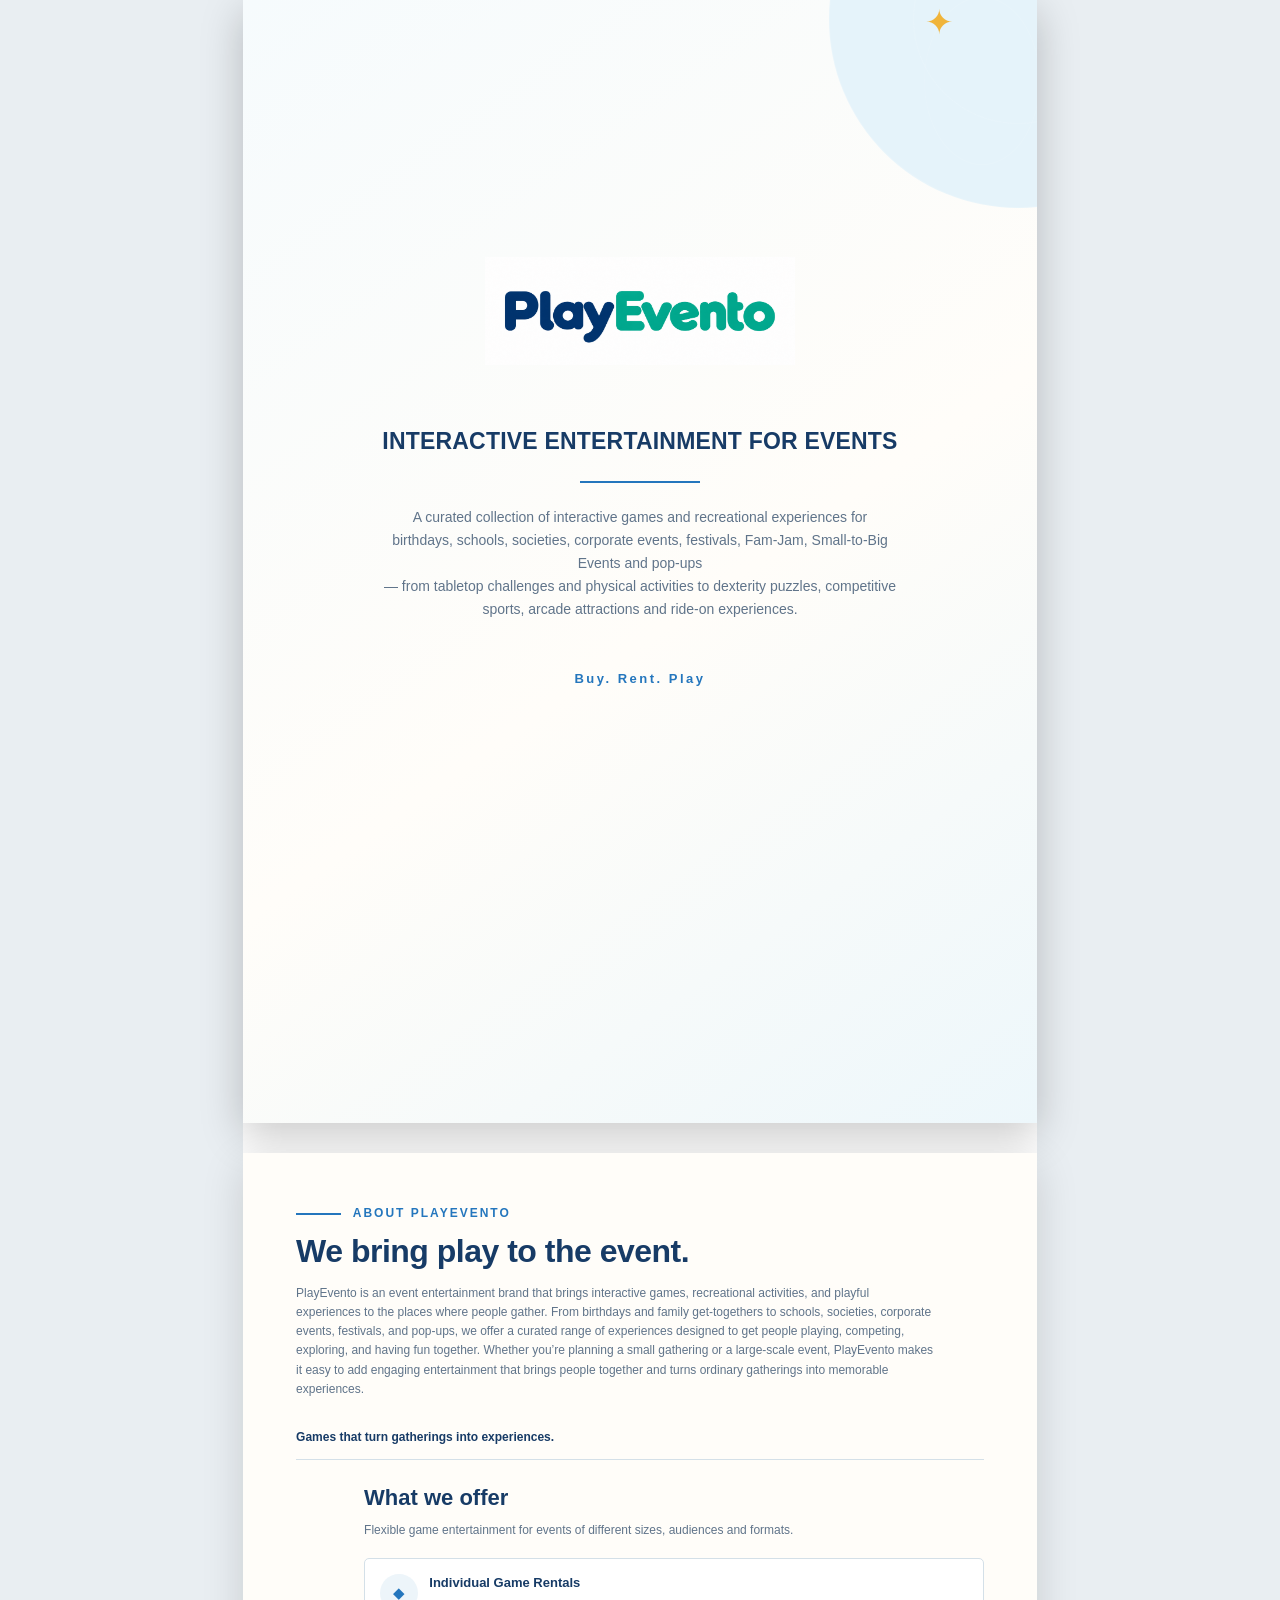
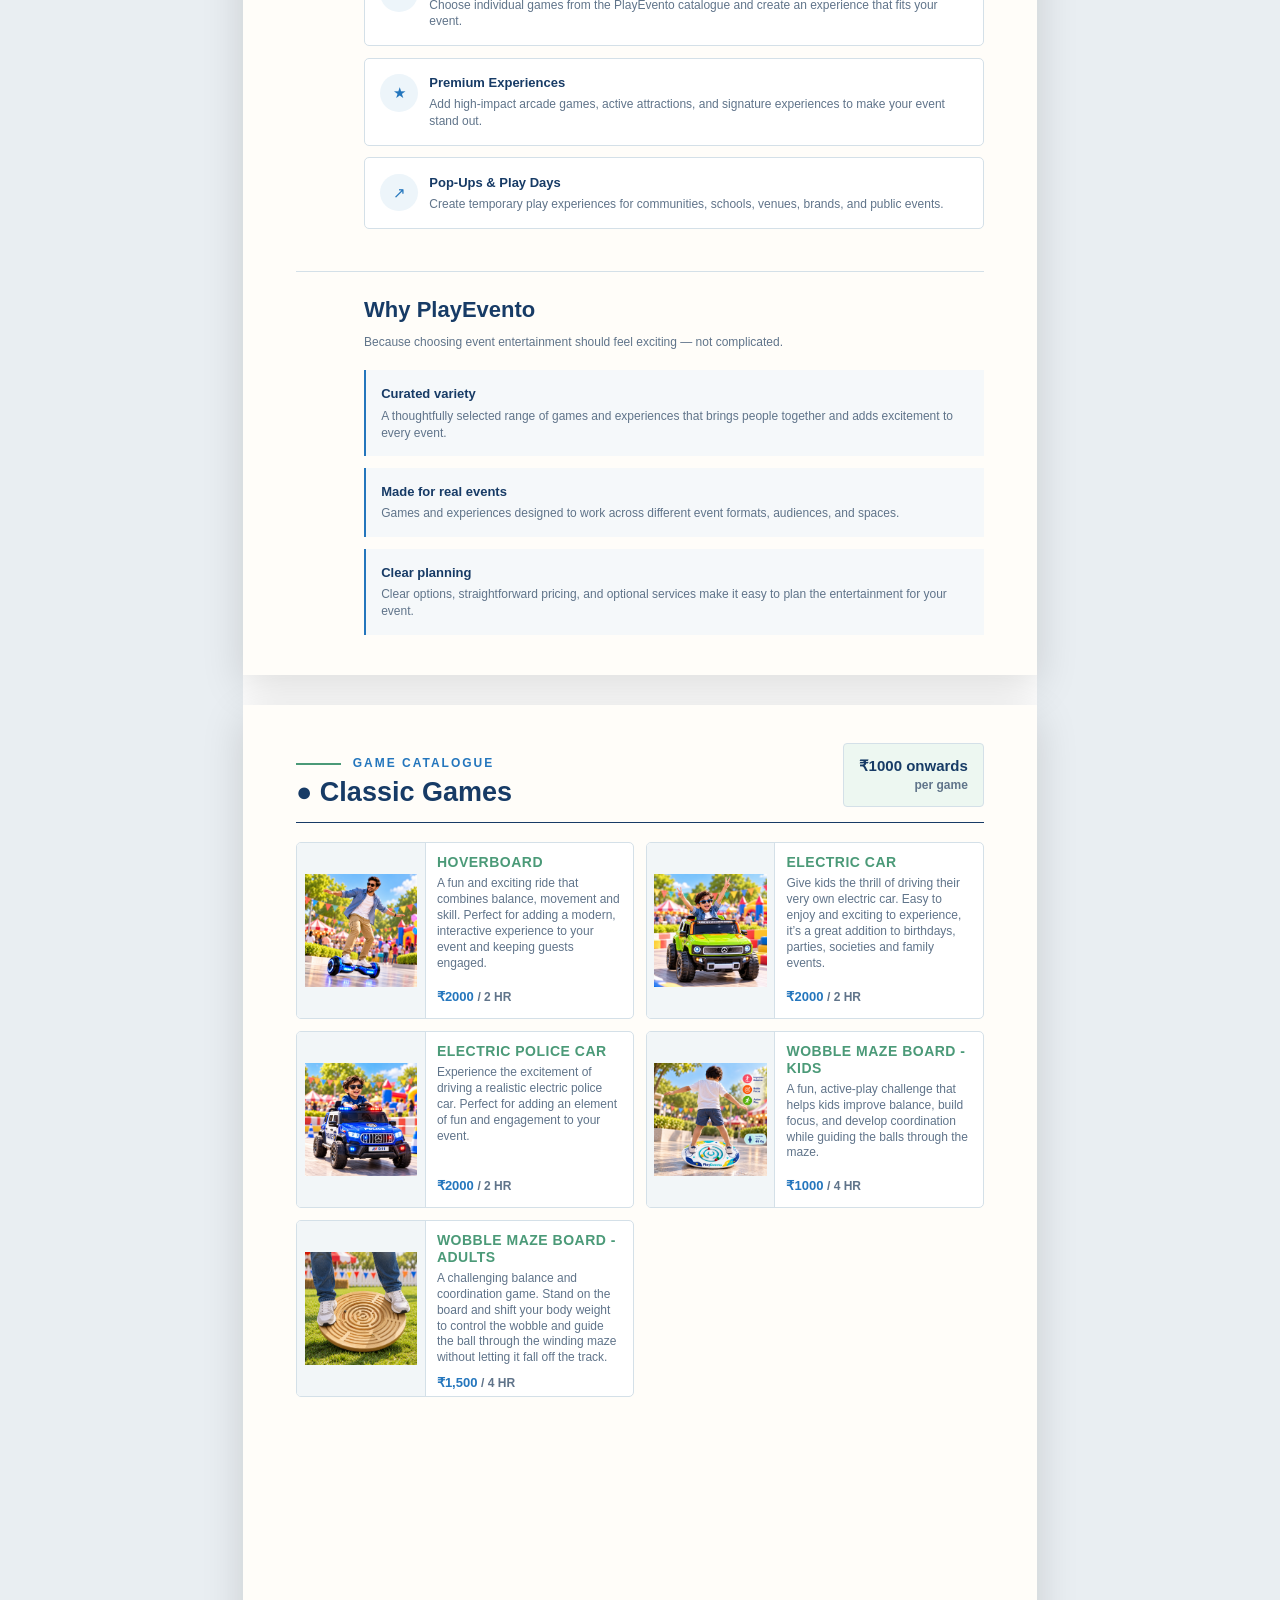
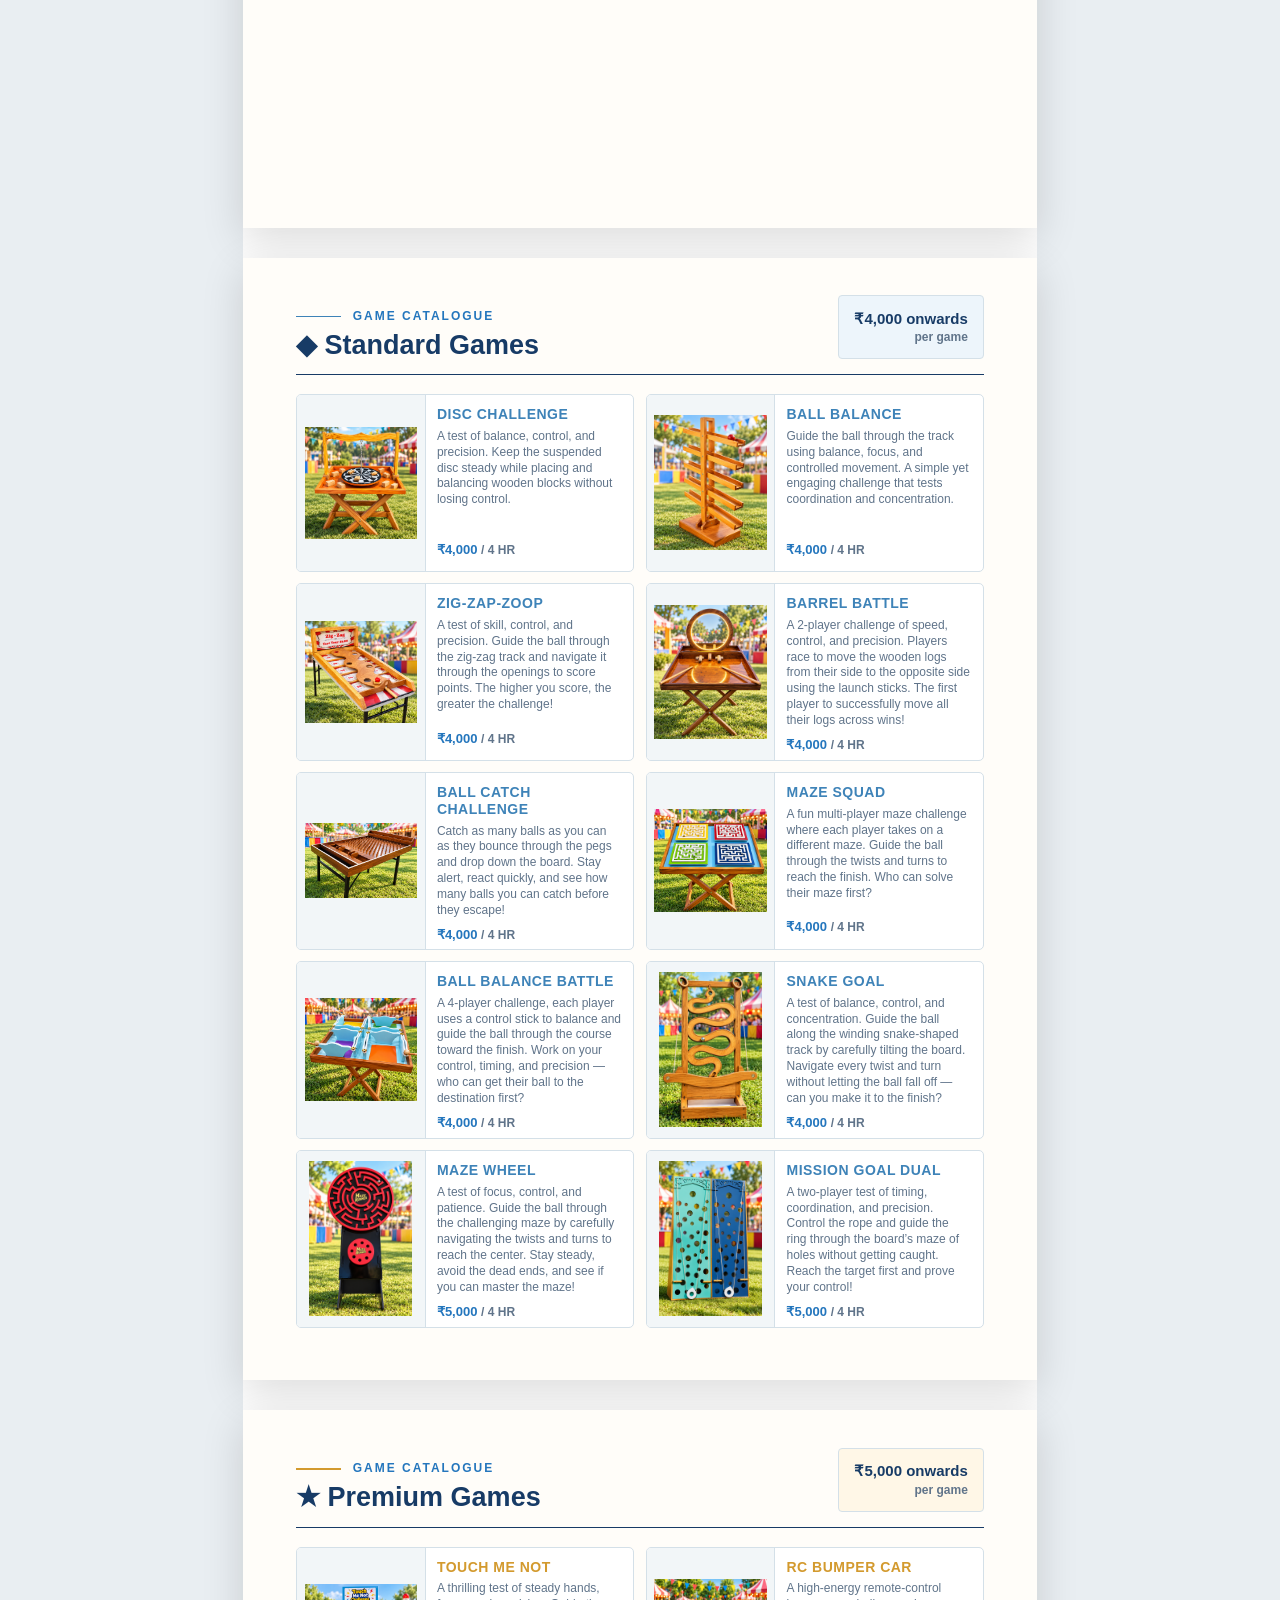
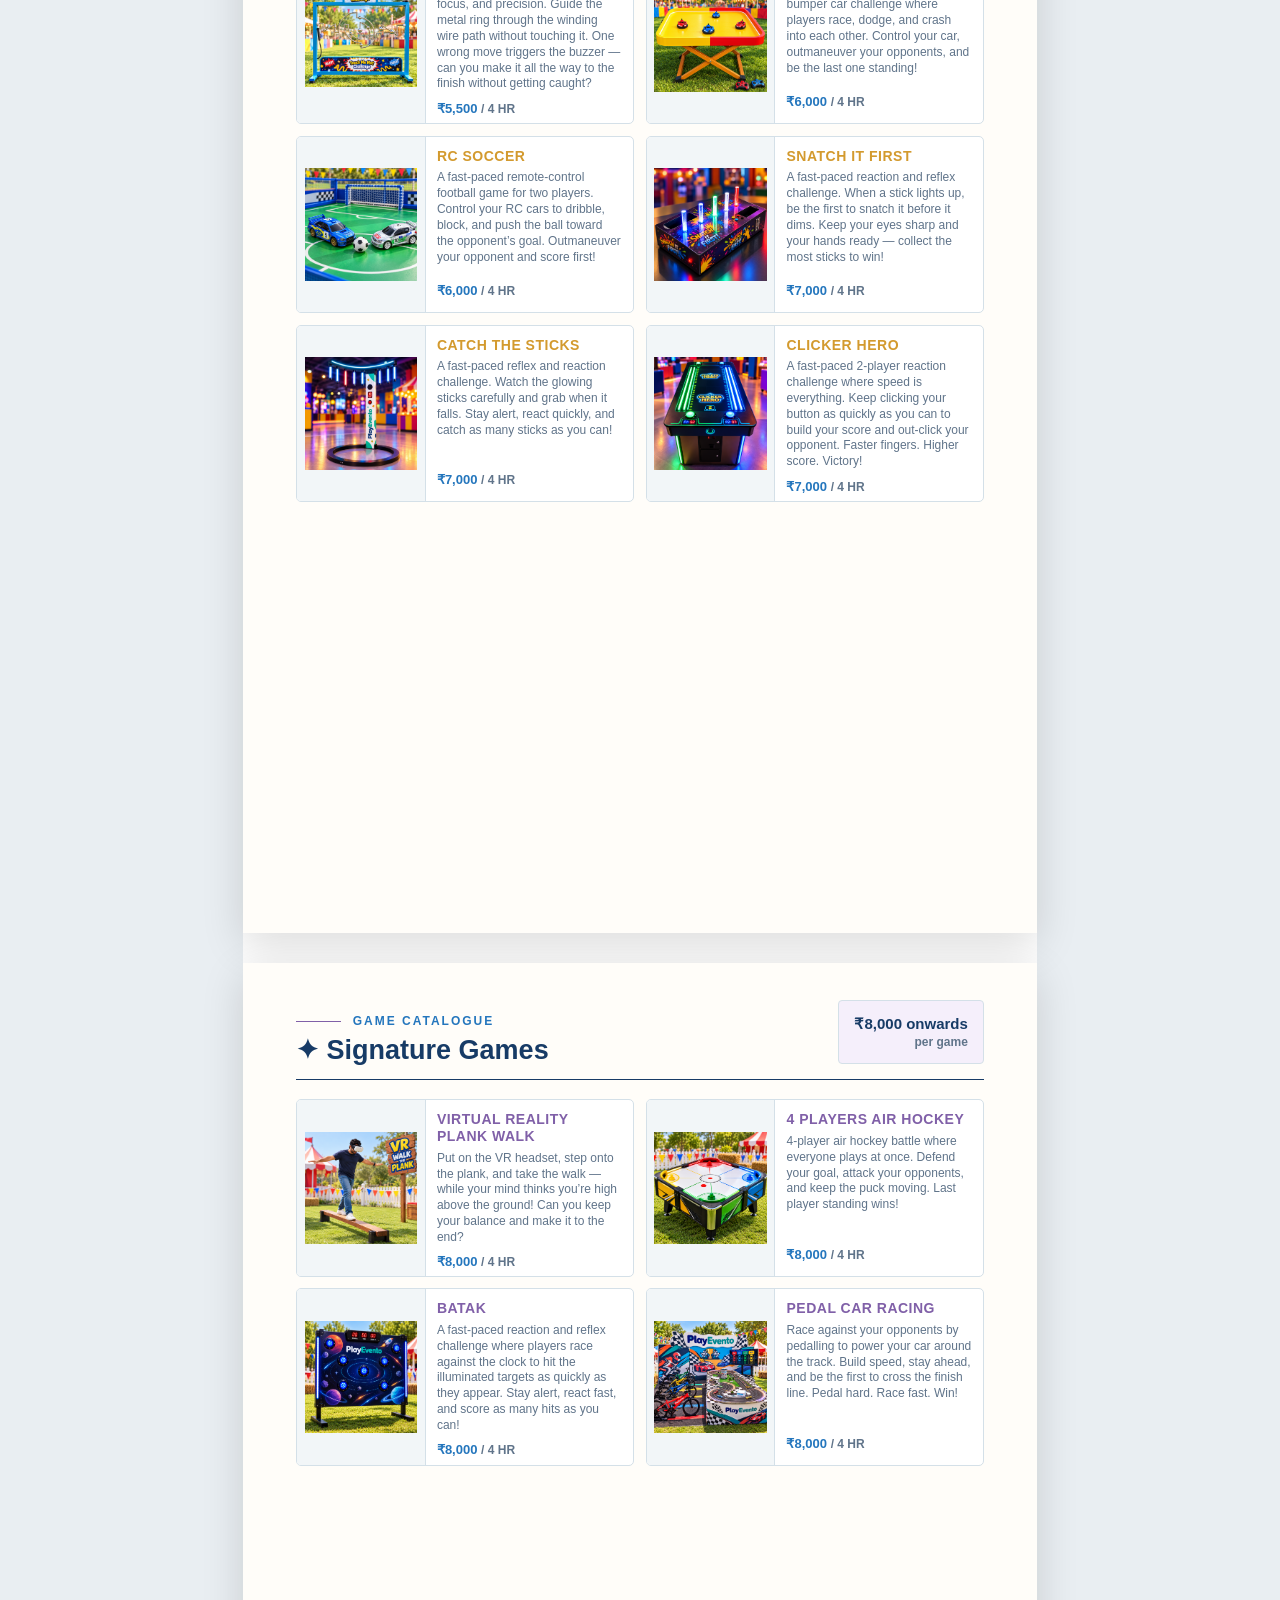
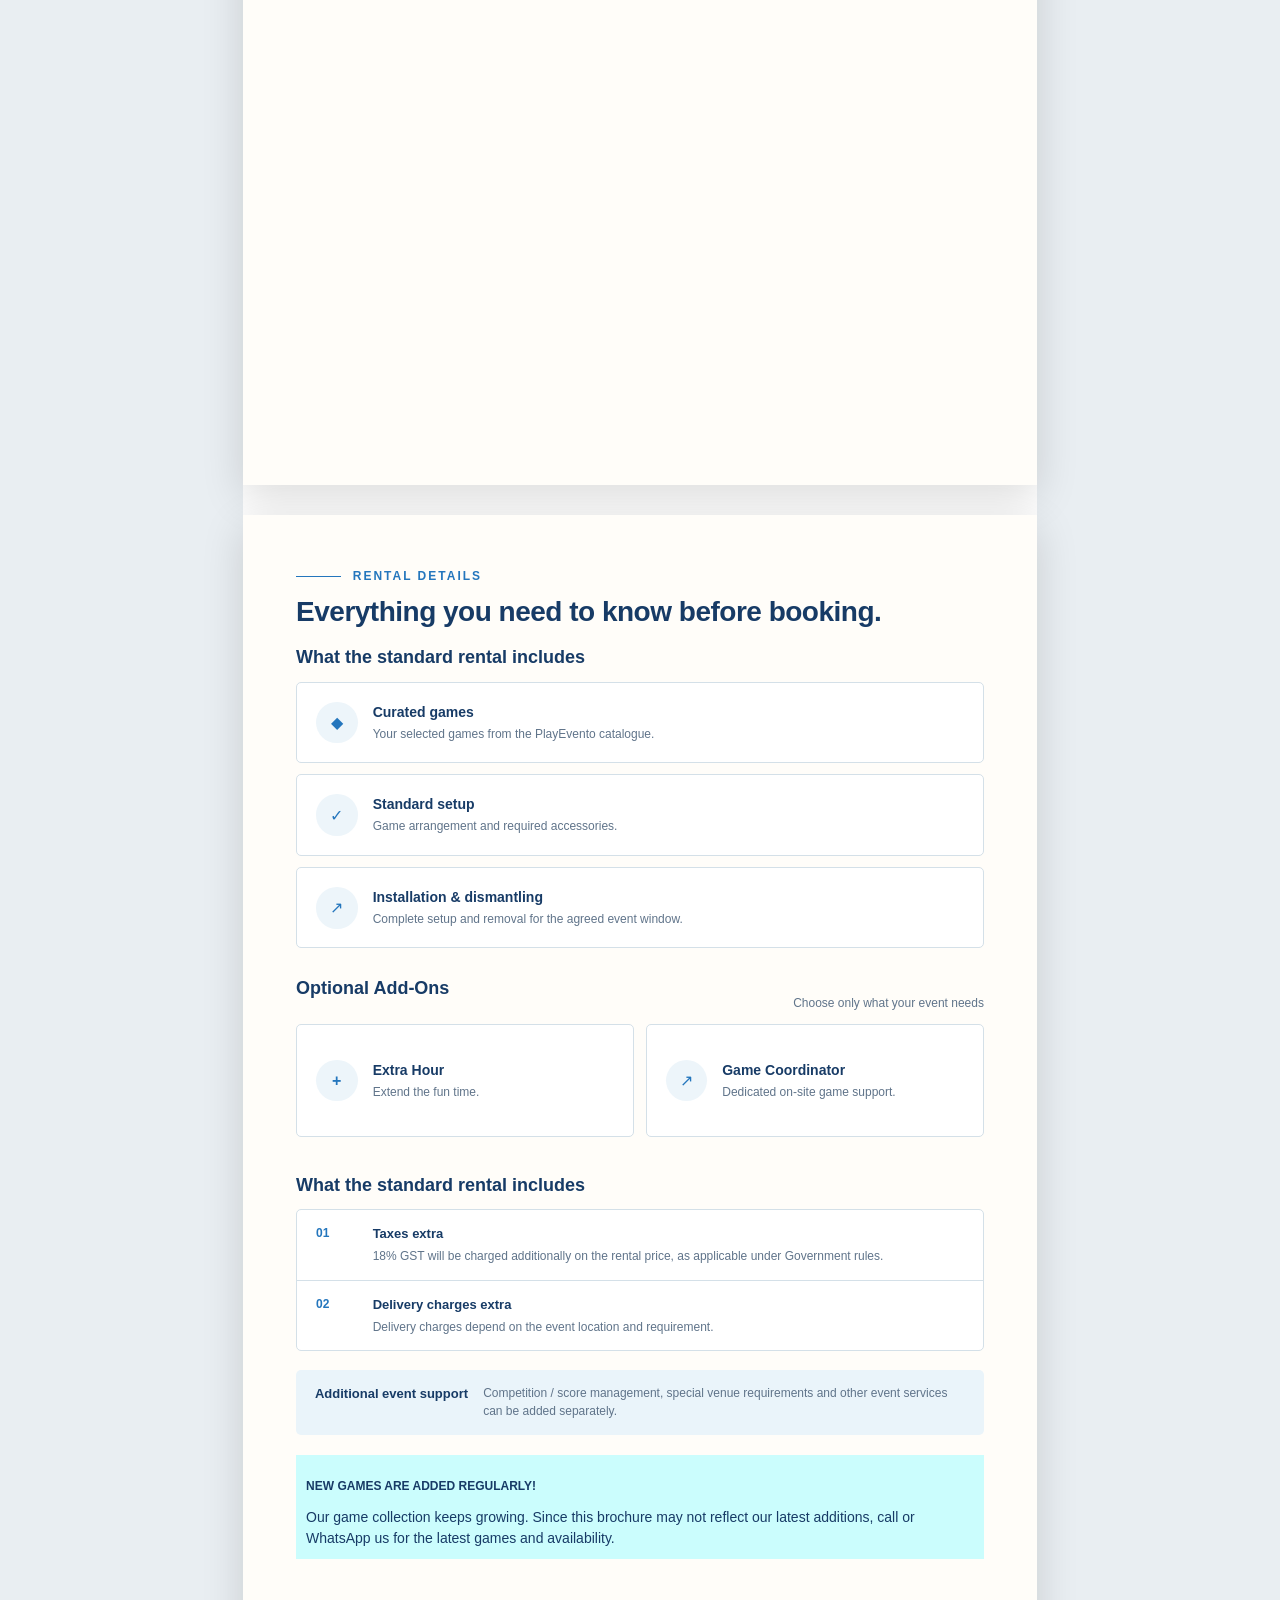
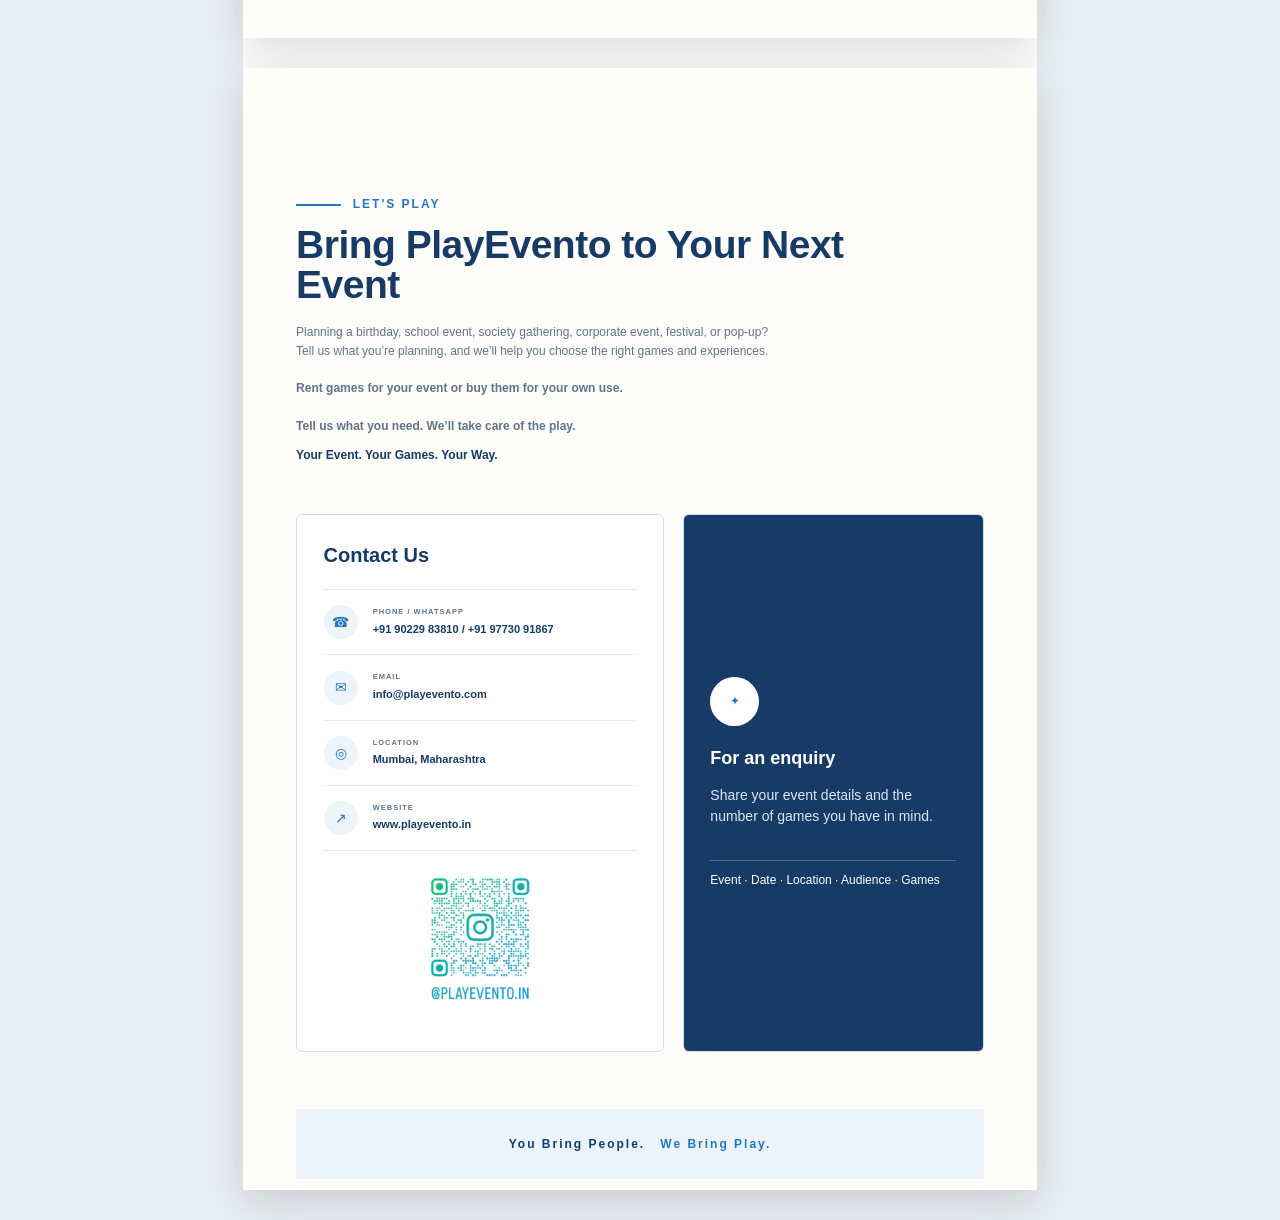
==== commit 59b85afb: "updated brochure" ====
--- a/brochure/index.html
+++ b/brochure/index.html
@@ -1,3482 +1,3542 @@
-<!doctype html>
-<html lang="en">
-    <head>
-        <meta charset="UTF-8" />
-        <meta name="viewport" content="width=device-width, initial-scale=1.0" />
-        <title>PlayEvento | Game Rental &amp; Event Entertainment Brochure</title>
-        <style>
-            :root {
-                --navy: #17365d;
-                --navy-dark: #102a46;
-                --blue: #2d6fae;
-                --text: #26384d;
-                --muted: #6c7b8c;
-                --border: #dce4eb;
-                --soft: #f5f8fb;
-                --white: #fff;
-                --shadow: 0 5px 18px rgba(18, 49, 79, 0.07);
-            }
-            * {
-                box-sizing: border-box;
-            }
-            html {
-                background: #dfe5eb;
-            }
-            body {
-                margin: 0;
-                font-family: "Segoe UI", Arial, Helvetica, sans-serif;
-                color: var(--text);
-                background: #dfe5eb;
-                line-height: 1.45;
-                -webkit-font-smoothing: antialiased;
-            }
-            .brochure {
-                width: 210mm;
-                margin: 30px auto;
-                background: #fff;
-            }
-            .page {
-                width: 210mm;
-                height: 297mm;
-                min-height: 297mm;
-                position: relative;
-                background: #fff;
-                padding: 5mm 16mm 14mm;
-                overflow: hidden;
-                page-break-after: always;
-            }
-            .page:last-child {
-                page-break-after: auto;
-            }
-
-            /* =========================================================
-	   COVER
-	========================================================= */
-
-            .cover {
-                display: flex;
-
-                flex-direction: column;
-
-                justify-content: space-between;
-
-                padding: 0;
-
-                color: white;
-
-                background: radial-gradient(circle at 85% 15%, rgba(255, 255, 255, 0.16), transparent 28%),
-                    linear-gradient(145deg, #102a46 0%, #173f6c 45%, #2d6fae 100%);
-            }
-
-            .cover-inner {
-                padding: 20mm 18mm;
-            }
-
-            /* decorative geometry */
-
-            .cover-decoration {
-                position: absolute;
-
-                width: 150mm;
-                height: 150mm;
-
-                right: -80mm;
-                top: -50mm;
-
-                border-radius: 50%;
-
-                border: 1px solid rgba(255, 255, 255, 0.13);
-            }
-
-            .cover-decoration::before {
-                content: "";
-
-                position: absolute;
-
-                inset: 22mm;
-
-                border-radius: 50%;
-
-                border: 1px solid rgba(255, 255, 255, 0.1);
-            }
-
-            .cover-decoration::after {
-                content: "";
-
-                position: absolute;
-
-                inset: 44mm;
-
-                border-radius: 50%;
-
-                border: 1px solid rgba(255, 255, 255, 0.08);
-            }
-
-            /* logo mark */
-
-            .brand-mark {
-                width: 19mm;
-                height: 19mm;
-                display: inline-flex;
-                align-items: center;
-                justify-content: center;
-                margin-bottom: 20mm;
-            }
-
-            .brand-mark img {
-                width: 100%;
-                height: 100%;
-                object-fit: contain;
-                display: block;
-            }
-
-            .brand-mark {
-                border: 2px solid rgba(255, 255, 255, 0.75);
-                border-radius: 6mm;
-                font-size: 22px;
-                font-weight: 800;
-            }
-
-            .cover-logo {
-                display: block;
-                width: 20mm;
-                max-width: 100%;
-                height: auto;
-                margin-bottom: 12mm;
-                object-fit: contain;
-            }
-
-            /* cover title */
-
-            .cover h1 {
-                margin: 0;
-
-                max-width: 155mm;
-
-                font-size: 38px;
-
-                line-height: 1.05;
-
-                letter-spacing: 1.5px;
-
-                font-weight: 800;
-            }
-
-            .cover-subtitle {
-                margin-top: 7mm;
-
-                font-size: 15px;
-
-                letter-spacing: 3px;
-
-                text-transform: uppercase;
-
-                color: rgba(255, 255, 255, 0.78);
-            }
-
-            /* cover line */
-
-            .cover-line {
-                width: 32mm;
-
-                height: 2px;
-
-                margin-top: 10mm;
-
-                background: rgba(255, 255, 255, 0.8);
-            }
-
-            /* cover description */
-
-            .cover-description {
-                max-width: 125mm;
-
-                margin-top: 12mm;
-
-                font-size: 13px;
-
-                line-height: 1.7;
-
-                color: rgba(255, 255, 255, 0.78);
-            }
-
-            /* cover bottom */
-
-            .cover-bottom {
-                padding: 0 18mm 15mm;
-
-                display: flex;
-
-                justify-content: space-between;
-
-                align-items: flex-end;
-
-                border-top: 1px solid rgba(255, 255, 255, 0.18);
-
-                margin: 0 18mm;
-            }
-
-            .cover-bottom strong {
-                display: block;
-
-                font-size: 12px;
-
-                letter-spacing: 1px;
-
-                text-transform: uppercase;
-            }
-
-            .cover-bottom span {
-                font-size: 12px;
-
-                color: rgba(255, 255, 255, 0.65);
-            }
-
-            /* ---------- CATEGORY PAGE ---------- */
-            .category-header {
-                position: relative;
-                margin: 0 0 5mm;
-                padding: 5mm 7mm;
-                border-radius: 5px;
-                background: linear-gradient(135deg, #17365d, #2d6fae);
-                color: #fff;
-                overflow: hidden;
-            }
-            .category-header:after {
-                content: "";
-                position: absolute;
-                width: 55mm;
-                height: 55mm;
-                right: -25mm;
-                top: -30mm;
-                border-radius: 50%;
-                border: 1px solid rgba(255, 255, 255, 0.18);
-            }
-            .category-number {
-                position: relative;
-                z-index: 1;
-                font-size: 12px;
-                letter-spacing: 2px;
-                opacity: 0.72;
-                margin-bottom: 1.5mm;
-                text-transform: uppercase;
-            }
-            .category-header h2 {
-                position: relative;
-                z-index: 1;
-                margin: 0;
-                font-size: 19px;
-                line-height: 1.2;
-                letter-spacing: 0.3px;
-                text-transform: uppercase;
-            }
-            .category-header p {
-                position: relative;
-                z-index: 1;
-                margin: 2.5mm 0 0;
-                max-width: 130mm;
-                font-size: 12px;
-                line-height: 1.45;
-                color: rgba(255, 255, 255, 0.8);
-            }
-            .products {
-                display: flex;
-                flex-direction: column;
-                gap: 2.2mm;
-            }
-            .product {
-                display: flex;
-                height: 33mm;
-                min-height: 33mm;
-                background: #fff;
-                border: 1px solid var(--border);
-                border-radius: 5px;
-                overflow: hidden;
-                box-shadow: var(--shadow);
-                break-inside: avoid;
-                page-break-inside: avoid;
-            }
-            .product-image {
-                width: 40mm;
-                min-width: 40mm;
-                height: 100%;
-                display: flex;
-                align-items: center;
-                justify-content: center;
-                padding: 2.5mm;
-                background: linear-gradient(145deg, #f3f7fa, #e9f0f5);
-                border-right: 1px solid var(--border);
-                position: relative;
-            }
-            .product-image:after {
-                content: "";
-                position: absolute;
-                inset: 3mm;
-                border: 1px solid rgba(45, 111, 174, 0.08);
-                border-radius: 3px;
-                pointer-events: none;
-            }
-            .product-image img {
-                width: 100%;
-                height: 100%;
-                max-height: 28mm;
-                object-fit: contain;
-                display: block;
-                position: relative;
-                z-index: 1;
-            }
-            .product-content {
-                flex: 1;
-                min-width: 0;
-                padding: 3mm 4mm;
-                display: flex;
-                flex-direction: column;
-                justify-content: center;
-            }
-            .product-eyebrow {
-                margin-bottom: 1mm;
-                font-size: 12px;
-                font-weight: 700;
-                color: var(--blue);
-                letter-spacing: 1px;
-                text-transform: uppercase;
-            }
-            .product h3 {
-                margin: 0 0 1mm;
-                color: var(--navy);
-                font-size: 12.5px;
-                line-height: 1.25;
-                font-weight: 750;
-            }
-            .product p {
-                margin: 0;
-                color: #657384;
-                font-size: 12px;
-                line-height: 1.42;
-            }
-
-            /* ---------- INTRO ---------- */
-            .intro-page {
-                padding-top: 7mm;
-            }
-            .intro-title {
-                margin: 0;
-                color: var(--navy);
-                font-size: 30px;
-                line-height: 1.15;
-            }
-            .intro-lead {
-                max-width: 160mm;
-                margin: 4mm 0 7mm;
-                color: var(--muted);
-                font-size: 14px;
-                line-height: 1.65;
-            }
-            .intro-stat {
-                display: flex;
-                align-items: center;
-                gap: 6mm;
-                padding: 5mm 7mm;
-                margin-bottom: 6mm;
-                border: 1px solid var(--border);
-                border-radius: 5px;
-                background: var(--soft);
-            }
-            .intro-stat strong {
-                font-size: 38px;
-                line-height: 1;
-                color: var(--blue);
-            }
-            .intro-stat b,
-            .intro-stat span {
-                display: block;
-            }
-            .intro-stat b {
-                font-size: 14px;
-                color: var(--navy);
-            }
-            .intro-stat span {
-                margin-top: 1mm;
-                font-size: 12px;
-                color: var(--muted);
-            }
-            .intro-services {
-                display: grid;
-                grid-template-columns: 1fr 1fr;
-                gap: 4mm;
-            }
-            .intro-service {
-                padding: 5mm;
-                border: 1px solid var(--border);
-                border-radius: 5px;
-                background: #fff;
-                box-shadow: var(--shadow);
-            }
-            .service-number {
-                font-size: 12px;
-                font-weight: 800;
-                letter-spacing: 1.5px;
-                color: var(--blue);
-            }
-            .intro-service h2 {
-                margin: 1.5mm 0;
-                font-size: 18px;
-                line-height: 1.2;
-                color: var(--navy);
-            }
-            .intro-service p {
-                margin: 0;
-                font-size: 12px;
-                line-height: 1.55;
-                color: var(--muted);
-            }
-            .intro-closing {
-                margin-top: 6mm;
-                padding: 6mm;
-                border-radius: 5px;
-                background: linear-gradient(135deg, #17365d, #2d6fae);
-                color: #fff;
-            }
-            .intro-closing h2 {
-                margin: 0 0 2mm;
-                font-size: 21px;
-            }
-            .intro-closing p {
-                margin: 0;
-                font-size: 12px;
-                line-height: 1.55;
-                color: rgba(255, 255, 255, 0.82);
-            }
-
-            /* ---------- PAGE NUMBER ---------- */
-            .page-count {
-                position: absolute;
-                left: 16mm;
-                right: 16mm;
-                bottom: 4.5mm;
-                text-align: center;
-                font-size: 12px;
-                line-height: 1;
-                color: #8a98a7;
-                letter-spacing: 1px;
-                font-weight: 600;
-            }
-            .cover .page-count {
-                color: rgba(255, 255, 255, 0.72);
-            }
-
-            /* ---------- SCREEN ---------- */
-            @media screen {
-                .page {
-                    margin-bottom: 30px;
-                    box-shadow: 0 12px 40px rgba(0, 0, 0, 0.14);
-                }
-                .cover {
-                    box-shadow: 0 12px 40px rgba(0, 0, 0, 0.22);
-                }
-            }
-
-            /* ---------- MOBILE ---------- */
-            @media screen and (max-width: 900px) {
-                html,
-                body {
-                    background: #fff;
-                }
-                .brochure {
-                    width: 100%;
-                    margin: 0;
-                }
-                .page {
-                    width: 100%;
-                    height: auto;
-                    min-height: 100vh;
-                    padding: 30px 25px 55px;
-                    margin: 0 0 20px;
-                }
-                .cover {
-                    min-height: 100vh;
-                }
-                .page-count {
-                    position: relative;
-                    left: auto;
-                    right: auto;
-                    bottom: auto;
-                    margin-top: 25px;
-                }
-                .product {
-                    height: auto;
-                    min-height: 110px;
-                }
-                .product-image {
-                    width: 125px;
-                    min-width: 125px;
-                    height: auto;
-                    min-height: 110px;
-                }
-                .product-image img {
-                    max-height: 95px;
-                }
-            }
-
-            /* ---------- PRINT ---------- */
-            @media print {
-                @page {
-                    size: A4 portrait;
-                    margin: 0;
-                }
-                html,
-                body {
-                    margin: 0;
-                    background: #fff;
-                }
-                .brochure {
-                    width: 210mm;
-                    margin: 0;
-                }
-                .page {
-                    width: 210mm;
-                    height: 297mm;
-                    min-height: 297mm;
-                    margin: 0;
-                    box-shadow: none;
-                    overflow: hidden;
-                    page-break-after: always;
-                }
-                .page:last-child {
-                    page-break-after: auto;
-                }
-                .cover,
-                .category-header,
-                .product-image {
-                    -webkit-print-color-adjust: exact;
-                    print-color-adjust: exact;
-                }
-                * {
-                    -webkit-print-color-adjust: exact;
-                    print-color-adjust: exact;
-                }
-            }
-
-
-            /* --- Existing game cards: retain horizontal premium catalogue treatment --- */
-            .products {
-                display: flex;
-                flex-direction: column;
-                gap: 2.2mm;
-            }
-            .product {
-                display: flex;
-                height: 33mm;
-                min-height: 33mm;
-                background: #fff;
-                border: 1px solid var(--border);
-                border-radius: 5px;
-                overflow: hidden;
-                box-shadow: var(--shadow);
-                break-inside: avoid;
-                page-break-inside: avoid;
-            }
-            .product-image {
-                width: 40mm;
-                min-width: 40mm;
-                height: 100%;
-                display: flex;
-                align-items: center;
-                justify-content: center;
-                padding: 2.5mm;
-                background: linear-gradient(145deg, #f3f7fa, #e9f0f5);
-                border-right: 1px solid var(--border);
-                position: relative;
-            }
-            .product-image:after {
-                content: "";
-                position: absolute;
-                inset: 3mm;
-                border: 1px solid rgba(45, 111, 174, 0.08);
-                border-radius: 3px;
-                pointer-events: none;
-            }
-            .product-image img {
-                width: 100%;
-                height: 100%;
-                max-height: 28mm;
-                object-fit: contain;
-                display: block;
-                position: relative;
-                z-index: 1;
-            }
-            .product-content {
-                flex: 1;
-                min-width: 0;
-                padding: 3mm 4mm;
-                display: flex;
-                flex-direction: column;
-                justify-content: center;
-            }
-            .product-eyebrow {
-                margin-bottom: 1mm;
-                font-size: 10px;
-                font-weight: 700;
-                color: var(--blue);
-                letter-spacing: 1px;
-                text-transform: uppercase;
-            }
-            .product h3 {
-                margin: 0 0 1mm;
-                color: var(--navy);
-                font-size: 12.5px;
-                line-height: 1.25;
-                font-weight: 750;
-            }
-            .product p {
-                margin: 0;
-                color: #657384;
-                font-size: 11px;
-                line-height: 1.38;
-            }
-
-            /* --- Pricing badges on individual game cards --- */
-            .price-tier {
-                display: flex;
-                align-items: center;
-                justify-content: space-between;
-                gap: 3mm;
-                margin-top: 2mm;
-            }
-            .tier-badge {
-                display: inline-flex;
-                align-items: center;
-                padding: 1.1mm 2.2mm;
-                border-radius: 999px;
-                font-size: 9px;
-                font-weight: 800;
-                letter-spacing: 0.7px;
-                text-transform: uppercase;
-                border: 1px solid transparent;
-            }
-            .tier-badge.essential {
-                color: #315f4d;
-                background: #eef7f2;
-                border-color: #d5eadf;
-            }
-            .tier-badge.standard {
-                color: #245d88;
-                background: #edf5fb;
-                border-color: #d5e6f3;
-            }
-            .tier-badge.premium {
-                color: #8a5a18;
-                background: #fff7e8;
-                border-color: #f1dfb8;
-            }
-            .tier-badge.signature {
-                color: #60478b;
-                background: #f5effb;
-                border-color: #e2d5f0;
-            }
-            .game-price {
-                color: var(--navy);
-                font-size: 12px;
-                font-weight: 850;
-                white-space: nowrap;
-            }
-            .game-price small {
-                color: var(--muted);
-                font-size: 8px;
-                font-weight: 600;
-                letter-spacing: 0.3px;
-            }
-
-            /* --- Page 2 --- */
-            .pricing-overview {
-                padding-top: 8mm;
-            }
-            .pricing-kicker {
-                display: flex;
-                align-items: center;
-                gap: 3mm;
-                color: var(--blue);
-                font-size: 10px;
-                font-weight: 800;
-                letter-spacing: 2.1px;
-                text-transform: uppercase;
-                margin-bottom: 2.5mm;
-            }
-            .pricing-kicker:before {
-                content: "";
-                width: 11mm;
-                height: 1px;
-                background: var(--blue);
-            }
-            .pricing-title {
-                margin: 0;
-                color: var(--navy);
-                font-size: 29px;
-                line-height: 1.08;
-                letter-spacing: -0.35px;
-            }
-            .pricing-lead {
-                max-width: 164mm;
-                margin: 3mm 0 7mm;
-                color: var(--muted);
-                font-size: 12.5px;
-                line-height: 1.55;
-            }
-
-            .offer-grid {
-                display: grid;
-                grid-template-columns: 1fr 1fr;
-                gap: 4mm;
-            }
-            .offer-card {
-                position: relative;
-                min-height: 33mm;
-                padding: 5mm 5.5mm;
-                border: 1px solid #d5dfe7;
-                border-radius: 5px;
-                background: #fbfcfd;
-                break-inside: avoid;
-                page-break-inside: avoid;
-                overflow: hidden;
-            }
-            .offer-card:after {
-                content: "";
-                position: absolute;
-                right: -13mm;
-                bottom: -16mm;
-                width: 42mm;
-                height: 42mm;
-                border: 1px solid rgba(45, 111, 174, 0.1);
-                border-radius: 50%;
-            }
-            .offer-card.featured {
-                border: 1.5px solid #2d6fae;
-                background: linear-gradient(145deg, #f3f8fc, #fff);
-            }
-            .offer-label {
-                position: relative;
-                z-index: 1;
-                color: var(--muted);
-                font-size: 9px;
-                font-weight: 800;
-                letter-spacing: 1.2px;
-                text-transform: uppercase;
-            }
-            .offer-card h2 {
-                position: relative;
-                z-index: 1;
-                margin: 1.5mm 0;
-                color: var(--navy);
-                font-size: 16px;
-                line-height: 1.2;
-            }
-            .offer-price {
-                position: relative;
-                z-index: 1;
-                color: var(--blue);
-                font-size: 21px;
-                font-weight: 850;
-            }
-            .offer-desc {
-                position: relative;
-                z-index: 1;
-                margin: 1.8mm 0 0;
-                color: var(--muted);
-                font-size: 9.5px;
-                line-height: 1.4;
-            }
-            .offer-ribbon {
-                position: absolute;
-                z-index: 2;
-                right: 4mm;
-                top: 4mm;
-                padding: 1.3mm 2.3mm;
-                border-radius: 999px;
-                background: var(--navy);
-                color: #fff;
-                font-size: 8px;
-                font-weight: 800;
-                letter-spacing: 0.9px;
-            }
-
-            .overview-rule {
-                margin: 6mm 0 3mm;
-                padding-bottom: 2mm;
-                border-bottom: 1.5px solid var(--navy);
-                display: flex;
-                justify-content: space-between;
-                align-items: end;
-            }
-            .overview-rule h2 {
-                margin: 0;
-                color: var(--navy);
-                font-size: 16px;
-            }
-            .overview-rule span {
-                color: var(--muted);
-                font-size: 9px;
-            }
-            .choose-grid {
-                display: grid;
-                grid-template-columns: repeat(3, 1fr);
-                gap: 3mm;
-            }
-            .choose-card {
-                padding: 4mm;
-                border: 1px solid #dbe3e9;
-                background: #fff;
-                border-radius: 4px;
-            }
-            .choose-icon {
-                display: flex;
-                width: 8mm;
-                height: 8mm;
-                align-items: center;
-                justify-content: center;
-                border-radius: 50%;
-                background: #edf4f9;
-                color: var(--blue);
-                font-weight: 800;
-                margin-bottom: 2.5mm;
-            }
-            .choose-card b {
-                display: block;
-                color: var(--navy);
-                font-size: 11px;
-            }
-            .choose-card p {
-                margin: 1.2mm 0 0;
-                color: var(--muted);
-                font-size: 9px;
-                line-height: 1.4;
-            }
-
-            .price-footer {
-                display: flex;
-                justify-content: space-between;
-                align-items: center;
-                gap: 4mm;
-                margin-top: 6mm;
-                padding: 3.5mm 4.5mm;
-                border-top: 1px solid #d9e2e9;
-                color: var(--muted);
-                font-size: 9px;
-            }
-            .price-footer strong {
-                color: var(--navy);
-            }
-
-            /* --- Page 3: complete package details --- */
-            .package-detail-page {
-                padding-top: 7mm;
-            }
-            .section-kicker {
-                color: var(--blue);
-                font-size: 10px;
-                font-weight: 800;
-                letter-spacing: 2px;
-                text-transform: uppercase;
-                margin-bottom: 2mm;
-            }
-            .section-title {
-                margin: 0;
-                color: var(--navy);
-                font-size: 27px;
-                line-height: 1.05;
-            }
-            .section-subtitle {
-                margin: 2mm 0 5mm;
-                color: var(--muted);
-                font-size: 11px;
-                line-height: 1.45;
-            }
-
-            .package-table {
-                width: 100%;
-                border-collapse: separate;
-                border-spacing: 0;
-                border: 1px solid #d6e0e7;
-                border-radius: 5px;
-                overflow: hidden;
-            }
-            .package-table th {
-                padding: 2.7mm 3mm;
-                text-align: left;
-                background: #f3f7fa;
-                color: var(--navy);
-                font-size: 9px;
-                font-weight: 800;
-                letter-spacing: 0.7px;
-                text-transform: uppercase;
-                border-bottom: 1px solid #d6e0e7;
-            }
-            .package-table td {
-                padding: 3mm;
-                color: var(--text);
-                font-size: 9.5px;
-                line-height: 1.3;
-                border-bottom: 1px solid #e5ebef;
-                vertical-align: middle;
-            }
-            .package-table tr:last-child td {
-                border-bottom: 0;
-            }
-            .package-table .pack-name {
-                font-weight: 800;
-                color: var(--navy);
-                font-size: 11px;
-            }
-            .package-table .pack-price {
-                font-weight: 850;
-                color: var(--blue);
-                font-size: 12px;
-                white-space: nowrap;
-            }
-            .mix-tag {
-                display: inline-block;
-                padding: 1mm 1.8mm;
-                margin: 0 1mm 1mm 0;
-                border: 1px solid #dce5eb;
-                border-radius: 999px;
-                background: #fafcfd;
-                font-size: 8.5px;
-                white-space: nowrap;
-            }
-
-            .package-note-box {
-                margin-top: 4mm;
-                padding: 3.5mm 4mm;
-                border-left: 2px solid var(--blue);
-                background: #f7fafc;
-                color: var(--muted);
-                font-size: 9.5px;
-                line-height: 1.45;
-            }
-            .package-note-box strong {
-                color: var(--navy);
-            }
-
-            .detail-columns {
-                display: grid;
-                grid-template-columns: 1.25fr 0.75fr;
-                gap: 4mm;
-                margin-top: 5mm;
-            }
-            .detail-panel {
-                border: 1px solid #d7e0e7;
-                border-radius: 5px;
-                background: #fff;
-                padding: 4mm;
-            }
-            .detail-panel h2 {
-                margin: 0 0 3mm;
-                color: var(--navy);
-                font-size: 14px;
-            }
-            .premium-list {
-                display: grid;
-                grid-template-columns: 1fr 1fr;
-                gap: 2mm;
-            }
-            .premium-item {
-                padding: 2.5mm 3mm;
-                border: 1px solid #e1e7ec;
-                background: #fbfcfd;
-                border-radius: 4px;
-            }
-            .premium-item b {
-                display: block;
-                color: var(--navy);
-                font-size: 9.5px;
-            }
-            .premium-item span {
-                display: block;
-                color: var(--muted);
-                font-size: 8.5px;
-                margin-top: 1mm;
-                line-height: 1.25;
-            }
-            .addon-list {
-                display: grid;
-                grid-template-columns: 1fr 1fr;
-                gap: 2mm;
-            }
-            .addon-item {
-                display: flex;
-                gap: 2mm;
-                align-items: flex-start;
-                padding: 2.5mm;
-                border: 1px solid #e1e7ec;
-                background: #fbfcfd;
-                border-radius: 4px;
-            }
-            .addon-icon {
-                width: 7mm;
-                height: 7mm;
-                min-width: 7mm;
-                border-radius: 50%;
-                display: flex;
-                align-items: center;
-                justify-content: center;
-                background: #edf4f9;
-                color: var(--blue);
-                font-weight: 800;
-            }
-            .addon-item b {
-                display: block;
-                color: var(--navy);
-                font-size: 9.2px;
-            }
-            .addon-item span {
-                display: block;
-                margin-top: 0.7mm;
-                color: var(--muted);
-                font-size: 8.3px;
-                line-height: 1.25;
-            }
-
-            .inclusion-box {
-                margin-top: 4mm;
-                padding: 3.5mm 4mm;
-                border: 1px solid #d7e0e7;
-                background: #fff;
-                border-radius: 5px;
-            }
-            .inclusion-box h2 {
-                margin: 0 0 2mm;
-                color: var(--navy);
-                font-size: 13px;
-            }
-            .inclusion-grid {
-                display: grid;
-                grid-template-columns: repeat(3, 1fr);
-                gap: 2mm;
-            }
-            .inclusion {
-                padding: 2.5mm;
-                background: #f7fafc;
-                border-radius: 3px;
-                color: var(--muted);
-                font-size: 8.8px;
-                line-height: 1.35;
-            }
-            .inclusion b {
-                color: var(--navy);
-            }
-
-            .terms-line {
-                display: flex;
-                justify-content: space-between;
-                gap: 4mm;
-                margin-top: 4mm;
-                padding: 3mm 4mm;
-                background: #102a46;
-                color: #fff;
-                border-radius: 4px;
-                font-size: 9px;
-                line-height: 1.35;
-            }
-            .terms-line strong {
-                color: #fff;
-            }
-
-            /* --- Game category pages: category = rental tier, no collection details --- */
-            .game-tier-page {
-                padding-top: 6mm;
-            }
-            .game-tier-header {
-                display: flex;
-                justify-content: space-between;
-                align-items: center;
-                margin-bottom: 4mm;
-                padding: 4.5mm 6mm;
-                border-radius: 5px;
-                color: #fff;
-                overflow: hidden;
-                position: relative;
-            }
-            .game-tier-header:after {
-                content: "";
-                position: absolute;
-                width: 48mm;
-                height: 48mm;
-                right: -20mm;
-                top: -25mm;
-                border: 1px solid rgba(255, 255, 255, 0.18);
-                border-radius: 50%;
-            }
-            .game-tier-header.essential {
-                background: linear-gradient(135deg, #326d55, #4e9b78);
-            }
-            .game-tier-header.standard {
-                background: linear-gradient(135deg, #245d88, #3e83b8);
-            }
-            .game-tier-header.premium {
-                background: linear-gradient(135deg, #9a6b1d, #d39a35);
-            }
-            .game-tier-header.signature {
-                background: linear-gradient(135deg, #604780, #8060a8);
-            }
-            .game-tier-header h1 {
-                margin: 0;
-                font-size: 21px;
-                line-height: 1.1;
-            }
-            .game-tier-header p {
-                margin: 1.5mm 0 0;
-                font-size: 9.5px;
-                color: rgba(255, 255, 255, 0.82);
-            }
-            .game-tier-price {
-                position: relative;
-                z-index: 1;
-                text-align: right;
-            }
-            .game-tier-price b {
-                display: block;
-                font-size: 16px;
-            }
-            .game-tier-price span {
-                font-size: 8.5px;
-                color: rgba(255, 255, 255, 0.8);
-            }
-            .game-grid {
-                display: grid;
-                grid-template-columns: 1fr 1fr;
-                gap: 3mm;
-            }
-            .game-grid .product {
-                height: 31mm;
-                min-height: 31mm;
-            }
-            .game-grid .product-image {
-                width: 36mm;
-                min-width: 36mm;
-            }
-            .game-grid .product-image img {
-                max-height: 26mm;
-            }
-            .game-grid .product-content {
-                padding: 2.6mm 3.5mm;
-            }
-            .game-grid .product-eyebrow {
-                font-size: 9px;
-            }
-            .game-grid .product h3 {
-                font-size: 11.2px;
-            }
-            .game-grid .product p {
-                font-size: 9.3px;
-                line-height: 1.32;
-            }
-            .game-grid .price-tier {
-                margin-top: 1.4mm;
-            }
-            .game-grid .tier-badge {
-                font-size: 8px;
-                padding: 0.8mm 1.6mm;
-            }
-            .game-grid .game-price {
-                font-size: 10px;
-            }
-            .game-tier-foot {
-                margin-top: 3.5mm;
-                padding: 2.5mm 3.5mm;
-                border-top: 1px solid #dbe3e9;
-                color: var(--muted);
-                font-size: 8.5px;
-                display: flex;
-                justify-content: space-between;
-            }
-
-            /* --- Print safety --- */
-            .page,
-            .product,
-            .offer-card,
-            .choose-card,
-            .package-table,
-            .detail-panel,
-            .premium-item,
-            .addon-item,
-            .inclusion-box {
-                break-inside: avoid;
-                page-break-inside: avoid;
-            }
-
-            :root {
-                --paper: #fffdf9;
-                --ink: #183b67;
-                --blue: #2476bd;
-                --muted: #64758a;
-                --line: #d7e1e8;
-                --soft: #f5f8fa;
-            }
-            * {
-                box-sizing: border-box;
-            }
-            html,
-            body {
-                margin: 0;
-                padding: 0;
-                background: #e9eef2;
-                color: var(--ink);
-            }
-            .brochure {
-                width: 210mm;
-                margin: 0 auto;
-            }
-            .page {
-                width: 210mm;
-                height: 297mm;
-                min-height: 297mm;
-                padding: 14mm 14mm 13mm;
-                background: var(--paper);
-                position: relative;
-                overflow: hidden;
-                page-break-after: always;
-                break-after: page;
-            }
-            .page:last-child {
-                page-break-after: auto;
-            }
-            .page-count {
-                position: absolute;
-                bottom: 5mm;
-                right: 14mm;
-                color: #718196;
-                font-size: 8.5px;
-                font-weight: 700;
-                letter-spacing: 1px;
-            }
-            .editorial-kicker {
-                display: flex;
-                align-items: center;
-                gap: 3mm;
-                color: var(--blue);
-                font-size: 9.5px;
-                font-weight: 850;
-                letter-spacing: 2px;
-                text-transform: uppercase;
-                margin-bottom: 2.5mm;
-            }
-            .editorial-kicker:before {
-                content: "";
-                width: 12mm;
-                height: 1.2px;
-                background: var(--blue);
-            }
-            .editorial-title {
-                margin: 0;
-                color: var(--ink);
-                font-size: 31px;
-                line-height: 1.04;
-                letter-spacing: -0.4px;
-            }
-            .editorial-title span,
-            .contact-top h1 span {
-                color: var(--blue);
-            }
-            .editorial-title.small {
-                font-size: 27px;
-            }
-            .editorial-lead {
-                max-width: 169mm;
-                margin: 3mm 0 7mm;
-                color: var(--muted);
-                font-size: 12px;
-                line-height: 1.55;
-            }
-            /* cover */
-            .cover {
-                background: linear-gradient(145deg, #f7fbfd, #fffdf8 55%, #eef7fb);
-            }
-            .cover-inner {
-                position: absolute;
-                left: 18mm;
-                right: 18mm;
-                top: 45mm;
-                text-align: center;
-            }
-            .cover-logo {
-                max-width: 92mm;
-                max-height: 36mm;
-                object-fit: contain;
-                margin-bottom: 8mm;
-            }
-            .cover-inner > img:not(.cover-logo) {
-                position: absolute;
-                right: 0;
-                top: -2mm;
-                width: 24mm;
-                height: 24mm;
-                object-fit: contain;
-            }
-            .cover-subtitle {
-                font-size: 19px;
-                font-weight: 850;
-            }
-            .cover-line {
-                width: 32mm;
-                height: 1.5px;
-                background: var(--blue);
-                margin: 5mm auto;
-            }
-            .cover-description {
-                max-width: 145mm;
-                margin: 0 auto;
-                color: var(--muted);
-                font-size: 13px;
-                line-height: 1.65;
-            }
-            .cover-tagline {
-                margin-top: 12mm;
-                color: var(--blue);
-                font-size: 10px;
-                font-weight: 850;
-                letter-spacing: 2.5px;
-            }
-            .cover-decoration {
-                position: absolute;
-                width: 100mm;
-                height: 100mm;
-                border-radius: 50%;
-                right: -45mm;
-                top: -45mm;
-                background: #e8f4fb;
-            }
-            .cover-decoration:after {
-                content: "✦";
-                position: absolute;
-                left: 24mm;
-                bottom: 12mm;
-                color: #f2b63b;
-                font-size: 32px;
-            }
-            /* about */
-            .about-grid {
-                display: grid;
-                grid-template-columns: 1fr 1fr;
-                gap: 5mm;
-            }
-            .about-panel {
-                min-height: 118mm;
-                padding: 6mm;
-                border: 1px solid var(--line);
-                border-radius: 5px;
-                background: #fff;
-                position: relative;
-                overflow: hidden;
-            }
-            .about-panel:after {
-                content: "";
-                position: absolute;
-                width: 48mm;
-                height: 48mm;
-                border-radius: 50%;
-                right: -22mm;
-                bottom: -22mm;
-                border: 1px solid #e1eaf0;
-            }
-            .panel-number {
-                color: #9aaabd;
-                font-size: 9px;
-                font-weight: 850;
-                letter-spacing: 1.5px;
-                margin-bottom: 4mm;
-            }
-            .about-panel h2 {
-                margin: 0;
-                font-size: 19px;
-            }
-            .about-panel > p {
-                margin: 2.5mm 0 5mm;
-                color: var(--muted);
-                font-size: 10.5px;
-                line-height: 1.5;
-            }
-            .check-list {
-                list-style: none;
-                margin: 0;
-                padding: 0;
-            }
-            .check-list li {
-                padding: 3.5mm 0;
-                border-top: 1px solid #e7edf1;
-            }
-            .check-list b {
-                display: block;
-                font-size: 10.5px;
-            }
-            .check-list span {
-                display: block;
-                color: var(--muted);
-                font-size: 9.5px;
-                line-height: 1.35;
-                margin-top: 1mm;
-            }
-            .why-points {
-                display: grid;
-                grid-template-columns: 1fr 1fr;
-                gap: 3mm;
-            }
-            .why-points div {
-                padding: 3.5mm;
-                background: #f7fafc;
-                border-radius: 4px;
-            }
-            .why-points span {
-                display: block;
-                color: var(--blue);
-                font-size: 16px;
-                margin-bottom: 1.5mm;
-            }
-            .why-points b {
-                display: block;
-                font-size: 10px;
-            }
-            .why-points small {
-                display: block;
-                color: var(--muted);
-                font-size: 8.8px;
-                line-height: 1.3;
-                margin-top: 1mm;
-            }
-            .about-bottom {
-                display: grid;
-                grid-template-columns: 1fr 1fr;
-                gap: 5mm;
-                margin-top: 5mm;
-            }
-            .about-bottom div {
-                padding: 4mm 5mm;
-                background: #edf5fa;
-                border-left: 2px solid var(--blue);
-            }
-            .about-bottom b {
-                display: block;
-                font-size: 10.5px;
-            }
-            .about-bottom span {
-                display: block;
-                color: var(--muted);
-                font-size: 9.5px;
-                line-height: 1.4;
-                margin-top: 1mm;
-            }
-            /* experience */
-            .experience-card-grid {
-                display: grid;
-                grid-template-columns: 1fr 1fr;
-                gap: 5mm;
-                margin-top: 8mm;
-            }
-            .experience-card {
-                min-height: 105mm;
-                padding: 7mm;
-                border-radius: 6px;
-                border: 1px solid var(--line);
-                position: relative;
-                overflow: hidden;
-            }
-            .experience-card.green {
-                background: #f0faf5;
-                border-color: #cce8da;
-            }
-            .experience-card.blue {
-                background: #eef7fd;
-                border-color: #cfe3f1;
-            }
-            .experience-icon {
-                width: 13mm;
-                height: 13mm;
-                border-radius: 50%;
-                display: flex;
-                align-items: center;
-                justify-content: center;
-                background: #fff;
-                color: var(--blue);
-                font-size: 19px;
-                margin-bottom: 5mm;
-            }
-            .experience-label {
-                font-size: 9px;
-                font-weight: 850;
-                letter-spacing: 1.5px;
-                text-transform: uppercase;
-                color: var(--muted);
-            }
-            .experience-card h2 {
-                font-size: 21px;
-                margin: 2mm 0;
-            }
-            .experience-card > strong {
-                font-size: 24px;
-                color: var(--blue);
-            }
-            .experience-card p {
-                font-size: 10.5px;
-                color: var(--muted);
-                line-height: 1.5;
-                max-width: 75mm;
-                margin: 4mm 0;
-            }
-            .experience-foot {
-                position: absolute;
-                left: 7mm;
-                right: 7mm;
-                bottom: 7mm;
-                border-top: 1px solid rgba(23, 54, 93, 0.12);
-                padding-top: 3mm;
-                font-size: 9px;
-                font-weight: 700;
-            }
-            .experience-callout {
-                display: flex;
-                align-items: center;
-                gap: 4mm;
-                margin-top: 5mm;
-                padding: 4mm 5mm;
-                background: var(--ink);
-                color: #fff;
-                border-radius: 5px;
-            }
-            .callout-icon {
-                width: 9mm;
-                height: 9mm;
-                border-radius: 50%;
-                background: #fff;
-                color: var(--blue);
-                display: flex;
-                align-items: center;
-                justify-content: center;
-            }
-            .experience-callout b {
-                display: block;
-                font-size: 11px;
-            }
-            .experience-callout span {
-                display: block;
-                font-size: 9px;
-                color: #dbe8f3;
-                margin-top: 1mm;
-            }
-            .tier-overview {
-                display: grid;
-                grid-template-columns: repeat(4, 1fr);
-                gap: 2.5mm;
-                margin-top: 5mm;
-            }
-            .tier-overview div {
-                padding: 3mm;
-                text-align: center;
-                border: 1px solid var(--line);
-                background: #fff;
-                border-radius: 4px;
-            }
-            .tier-overview b {
-                display: block;
-                font-size: 9.5px;
-            }
-            .tier-overview span {
-                display: block;
-                font-size: 8.3px;
-                color: var(--muted);
-                margin-top: 1mm;
-            }
-            .experience-note {
-                margin-top: 5mm;
-                padding: 4mm 5mm;
-                border-top: 1px solid var(--line);
-                border-bottom: 1px solid var(--line);
-                display: flex;
-                gap: 5mm;
-                font-size: 9.5px;
-                line-height: 1.4;
-            }
-            .experience-note b {
-                white-space: nowrap;
-            }
-            .experience-note span {
-                color: var(--muted);
-            }
-            /* packages */
-            .premium-table {
-                width: 100%;
-                border-collapse: separate;
-                border-spacing: 0;
-                border: 1px solid var(--line);
-                border-radius: 5px;
-                overflow: hidden;
-            }
-            .premium-table th {
-                padding: 3mm;
-                background: #edf4f8;
-                color: var(--ink);
-                font-size: 8.5px;
-                text-align: left;
-                text-transform: uppercase;
-                letter-spacing: 0.7px;
-                border-bottom: 1px solid var(--line);
-            }
-            .premium-table td {
-                padding: 4mm 3mm;
-                font-size: 9.5px;
-                color: #44566a;
-                border-bottom: 1px solid #e6edf1;
-                vertical-align: middle;
-            }
-            .premium-table tr:last-child td {
-                border-bottom: 0;
-            }
-            .premium-table tr.highlight td {
-                background: #f4f9fd;
-            }
-            .premium-table td b {
-                font-size: 10.5px;
-            }
-            .premium-table td strong {
-                color: var(--blue);
-                font-size: 12px;
-                white-space: nowrap;
-            }
-            .premium-table td em {
-                display: block;
-                color: var(--blue);
-                font-size: 7.5px;
-                font-style: normal;
-                font-weight: 800;
-                margin-top: 1mm;
-            }
-            .mix {
-                display: inline-block;
-                padding: 1mm 1.7mm;
-                margin: 0 1mm 1mm 0;
-                border: 1px solid #dce5eb;
-                border-radius: 999px;
-                background: #fafcfd;
-                font-size: 8px;
-            }
-            .premium-experiences {
-                margin-top: 7mm;
-                padding: 5mm;
-                border-radius: 5px;
-                background: linear-gradient(135deg, #12395f, #2b70aa);
-                color: #fff;
-            }
-            .premium-head {
-                display: flex;
-                justify-content: space-between;
-                align-items: end;
-                margin-bottom: 3.5mm;
-            }
-            .premium-head h2 {
-                margin: 0;
-                font-size: 17px;
-            }
-            .premium-head span {
-                font-size: 8.5px;
-                color: #d7e6f2;
-            }
-            .premium-experience-grid {
-                display: grid;
-                grid-template-columns: repeat(4, 1fr);
-                gap: 2mm;
-            }
-            .premium-experience-grid > div {
-                padding: 3mm;
-                border-left: 1px solid rgba(255, 255, 255, 0.22);
-            }
-            .premium-experience-grid b {
-                display: block;
-                font-size: 9px;
-            }
-            .premium-experience-grid strong {
-                display: block;
-                font-size: 12px;
-                margin-top: 1mm;
-            }
-            .premium-experience-grid span {
-                display: block;
-                font-size: 8px;
-                color: #d7e6f2;
-                line-height: 1.3;
-                margin-top: 1mm;
-            }
-            .flexibility-note {
-                margin-top: 5mm;
-                padding: 4mm 5mm;
-                border-left: 2px solid var(--blue);
-                background: #f7fafc;
-                color: var(--muted);
-                font-size: 9.5px;
-                line-height: 1.45;
-            }
-            .flexibility-note b {
-                color: var(--ink);
-            }
-            /* inclusions */
-            .subsection-title {
-                margin: 0 0 3mm;
-                font-size: 16px;
-            }
-            .included-grid {
-                display: grid;
-                grid-template-columns: repeat(3, 1fr);
-                gap: 4mm;
-            }
-            .included-grid article {
-                min-height: 48mm;
-                padding: 5mm;
-                border: 1px solid var(--line);
-                border-radius: 5px;
-                background: #fff;
-            }
-            .big-icon {
-                display: flex;
-                width: 10mm;
-                height: 10mm;
-                border-radius: 50%;
-                align-items: center;
-                justify-content: center;
-                background: #edf5fa;
-                color: var(--blue);
-                font-size: 15px;
-                margin-bottom: 3mm;
-            }
-            .included-grid b {
-                display: block;
-                font-size: 11px;
-            }
-            .included-grid p {
-                margin: 1.5mm 0 0;
-                color: var(--muted);
-                font-size: 9.5px;
-                line-height: 1.4;
-            }
-            .addons-heading {
-                display: flex;
-                align-items: end;
-                justify-content: space-between;
-                margin: 8mm 0 3mm;
-            }
-            .addons-heading span {
-                font-size: 9px;
-                color: var(--muted);
-            }
-            .addons-grid {
-                display: grid;
-                grid-template-columns: 1fr 1fr;
-                gap: 3mm;
-            }
-            .addons-grid article {
-                display: flex;
-                gap: 3mm;
-                align-items: center;
-                padding: 4mm;
-                border: 1px solid var(--line);
-                background: #fff;
-                border-radius: 5px;
-            }
-            .addon-icon {
-                width: 9mm;
-                height: 9mm;
-                min-width: 9mm;
-                border-radius: 50%;
-                display: flex;
-                align-items: center;
-                justify-content: center;
-                background: #edf5fa;
-                color: var(--blue);
-                font-weight: 800;
-            }
-            .addons-grid b {
-                font-size: 10.5px;
-            }
-            .addons-grid p {
-                margin: 1mm 0 0;
-                color: var(--muted);
-                font-size: 9px;
-            }
-            .rental-boundary {
-                display: grid;
-                grid-template-columns: 1fr 1fr;
-                gap: 4mm;
-                margin-top: 7mm;
-            }
-            .rental-boundary div {
-                padding: 4mm 5mm;
-                background: #f5f8fa;
-                border-top: 2px solid var(--blue);
-            }
-            .rental-boundary b {
-                display: block;
-                font-size: 10px;
-            }
-            .rental-boundary span {
-                display: block;
-                margin-top: 1.5mm;
-                color: var(--muted);
-                font-size: 9px;
-                line-height: 1.4;
-            }
-            .commercial-footer {
-                display: flex;
-                justify-content: space-between;
-                margin-top: 7mm;
-                padding-top: 4mm;
-                border-top: 1px solid var(--line);
-                font-size: 9.5px;
-                color: var(--muted);
-            }
-            .commercial-footer b {
-                color: var(--ink);
-            }
-            /* game pages */
-            .games-page {
-                padding-top: 9mm;
-            }
-            .games-page.essential {
-                --tier: #4e9b78;
-                --tier-bg: #eef7f2;
-            }
-            .games-page.standard {
-                --tier: #3e83b8;
-                --tier-bg: #edf5fb;
-            }
-            .games-page.premium {
-                --tier: #d39a35;
-                --tier-bg: #fff7e8;
-            }
-            .games-page.signature {
-                --tier: #8060a8;
-                --tier-bg: #f5effb;
-            }
-            .games-header {
-                display: flex;
-                justify-content: space-between;
-                align-items: end;
-                margin-bottom: 5mm;
-                padding-bottom: 4mm;
-                border-bottom: 1.5px solid var(--ink);
-            }
-            .games-header h1 {
-                margin: 0;
-                font-size: 26px;
-                line-height: 1.05;
-            }
-            .games-header p {
-                margin: 1.5mm 0 0;
-                color: var(--muted);
-                font-size: 9.5px;
-            }
-            .games-header .editorial-kicker {
-                margin-bottom: 1.5mm;
-            }
-            .games-header .editorial-kicker:before {
-                background: var(--tier);
-            }
-            .tier-range {
-                padding: 3mm 4mm;
-                border: 1px solid var(--line);
-                background: var(--tier-bg);
-                font-size: 14px;
-                font-weight: 850;
-                border-radius: 4px;
-                text-align: right;
-                white-space: nowrap;
-            }
-            .tier-range small {
-                display: block;
-                font-size: 7.5px;
-                color: var(--muted);
-                font-weight: 600;
-            }
-            .game-list-grid {
-                display: grid;
-                grid-template-columns: 1fr 1fr;
-                gap: 3mm;
-            }
-            .game-list-card {
-                height: 48mm;
-                display: flex;
-                border: 1px solid var(--line);
-                border-radius: 5px;
-                background: #fff;
-                overflow: hidden;
-                break-inside: avoid;
-                page-break-inside: avoid;
-            }
-            .game-thumb {
-                width: 34mm;
-                min-width: 34mm;
-                background: #f2f6f8;
-                display: flex;
-                align-items: center;
-                justify-content: center;
-                padding: 2mm;
-                border-right: 1px solid var(--line);
-            }
-            .game-thumb img {
-                width: 100%;
-                height: 100%;
-                max-height: 42mm;
-                object-fit: contain;
-            }
-            .game-list-content {
-                padding: 3.2mm;
-                display: flex;
-                flex-direction: column;
-                min-width: 0;
-            }
-            .game-eyebrow {
-                font-size: 7.5px;
-                letter-spacing: 0.8px;
-                text-transform: uppercase;
-                color: var(--tier);
-                font-weight: 850;
-                margin-bottom: 1mm;
-            }
-            .game-list-content h3 {
-                margin: 0;
-                font-size: 10.5px;
-                line-height: 1.2;
-            }
-            .game-list-content p {
-                margin: 1.5mm 0 0;
-                color: var(--muted);
-                font-size: 8.5px;
-                line-height: 1.3;
-            }
-            .game-meta {
-                display: flex;
-                justify-content: space-between;
-                align-items: center;
-                gap: 2mm;
-                margin-top: auto;
-                padding-top: 2mm;
-            }
-            .tier-pill {
-                display: inline-block;
-                padding: 1mm 1.7mm;
-                border-radius: 999px;
-                background: var(--tier-bg);
-                color: var(--tier);
-                font-size: 7.5px;
-                font-weight: 850;
-            }
-            .game-meta > strong {
-                color: var(--blue);
-                font-size: 9.5px;
-                white-space: nowrap;
-            }
-            .game-meta small {
-                font-size: 7px;
-                color: var(--muted);
-                font-weight: 600;
-            }
-            .games-page-footer {
-                display: flex;
-                justify-content: space-between;
-                margin-top: 4mm;
-                padding-top: 3mm;
-                border-top: 1px solid var(--line);
-                color: var(--muted);
-                font-size: 8px;
-            }
-            .games-page-footer b {
-                color: var(--ink);
-            }
-            /* contact */
-            .contact-page {
-                background: linear-gradient(145deg, #f5fafc, #fffdf9);
-            }
-            .contact-top {
-                max-width: 145mm;
-                padding-top: 20mm;
-            }
-            .contact-top h1 {
-                margin: 0;
-                font-size: 39px;
-                line-height: 1.02;
-                letter-spacing: -0.5px;
-            }
-            .contact-top p {
-                max-width: 125mm;
-                color: var(--muted);
-                font-size: 12px;
-                line-height: 1.55;
-                margin-top: 5mm;
-            }
-            .contact-panel {
-                display: grid;
-                grid-template-columns: 1.1fr 0.9fr;
-                gap: 5mm;
-                margin-top: 13mm;
-            }
-            .contact-main,
-            .enquiry-box {
-                padding: 7mm;
-                border: 1px solid var(--line);
-                border-radius: 6px;
-                background: #fff;
-            }
-            .contact-main h2 {
-                margin: 0 0 5mm;
-                font-size: 20px;
-            }
-            .contact-row {
-                display: flex;
-                gap: 4mm;
-                align-items: center;
-                padding: 4mm 0;
-                border-top: 1px solid #e5ebef;
-            }
-            .contact-row > span {
-                width: 9mm;
-                height: 9mm;
-                display: flex;
-                align-items: center;
-                justify-content: center;
-                border-radius: 50%;
-                background: #edf5fa;
-                color: var(--blue);
-                font-size: 14px;
-            }
-            .contact-row small {
-                display: block;
-                color: var(--muted);
-                font-size: 7.5px;
-                letter-spacing: 1px;
-                font-weight: 800;
-            }
-            .contact-row b {
-                display: block;
-                font-size: 11px;
-                margin-top: 1mm;
-            }
-            .enquiry-box {
-                background: var(--ink);
-                color: #fff;
-                display: flex;
-                flex-direction: column;
-                justify-content: center;
-                min-height: 80mm;
-            }
-            .enquiry-icon {
-                width: 13mm;
-                height: 13mm;
-                border-radius: 50%;
-                background: #fff;
-                color: var(--blue);
-                display: flex;
-                align-items: center;
-                justify-content: center;
-                font-size: 20px;
-                margin-bottom: 5mm;
-            }
-            .enquiry-box > b {
-                font-size: 18px;
-            }
-            .enquiry-box p {
-                color: #d9e7f2;
-                font-size: 10px;
-                line-height: 1.5;
-                max-width: 60mm;
-            }
-            .enquiry-line {
-                margin-top: 5mm;
-                padding-top: 3mm;
-                border-top: 1px solid rgba(255, 255, 255, 0.25);
-                font-size: 8.5px;
-            }
-            .contact-cta {
-                display: flex;
-                justify-content: center;
-                gap: 4mm;
-                align-items: center;
-                margin-top: 15mm;
-                padding: 7mm;
-                background: #eaf4fa;
-                color: var(--blue);
-                font-size: 16px;
-                letter-spacing: 2px;
-                font-weight: 850;
-            }
-            .contact-cta strong {
-                color: var(--ink);
-            }
-            .contact-note {
-                margin-top: 9mm;
-                text-align: center;
-                color: #8a98a8;
-                font-size: 8px;
-                font-style: italic;
-            }
-            /* print safety */
-            @page {
-                size: A4 portrait;
-                margin: 0;
-            }
-            @media print {
-                html,
-                body {
-                    background: #fff;
-                    -webkit-print-color-adjust: exact;
-                    print-color-adjust: exact;
-                }
-                .brochure {
-                    width: 210mm;
-                }
-                .page {
-                    margin: 0;
-                    box-shadow: none;
-                }
-            }
-        </style>
-        <style>
-            :root {
-                --paper: #fffdf9;
-                --ink: #173b66;
-                --blue: #2476bd;
-                --muted: #60748a;
-                --line: #d4e0e8;
-            }
-            * {
-                box-sizing: border-box;
-            }
-            html,
-            body {
-                margin: 0;
-                padding: 0;
-                background: #e9eef2;
-                color: var(--ink);
-                font-family: "Segoe UI", Arial, Helvetica, sans-serif;
-                font-size: 12px;
-            }
-            .brochure {
-                width: 210mm;
-                margin: 0 auto;
-            }
-            .page {
-                width: 210mm;
-                height: 297mm;
-                min-height: 297mm;
-                padding: 14mm 14mm 14mm;
-                background: var(--paper);
-                position: relative;
-                overflow: hidden;
-                page-break-after: always;
-                break-after: page;
-            }
-            .page:last-child {
-                page-break-after: auto;
-            }
-            .page * {
-                font-size: 12px;
-            }
-            .page-count {
-                position: absolute;
-                bottom: 5mm;
-                right: 14mm;
-                font-size: 12px !important;
-                color: #718196;
-                font-weight: 700;
-                letter-spacing: 1px;
-            }
-            .editorial-kicker {
-                display: flex;
-                align-items: center;
-                gap: 3mm;
-                color: var(--blue);
-                font-size: 12px !important;
-                font-weight: 850;
-                letter-spacing: 2px;
-                text-transform: uppercase;
-                margin-bottom: 3mm;
-            }
-            .editorial-kicker:before {
-                content: "";
-                width: 12mm;
-                height: 1.5px;
-                background: var(--blue);
-            }
-            .editorial-title {
-                margin: 0;
-                font-size: 32px !important;
-                line-height: 1.08;
-                letter-spacing: -0.5px;
-            }
-            .editorial-title span {
-                color: var(--blue);
-            }
-            .editorial-title.small {
-                font-size: 28px !important;
-            }
-            .editorial-lead {
-                max-width: 169mm;
-                margin: 4mm 0 8mm;
-                color: var(--muted);
-                font-size: 12px !important;
-                line-height: 1.6;
-            }
-
-            /* page 1 */
-            .cover {
-                background: linear-gradient(145deg, #f6fbfd, #fffdf9 55%, #edf7fb);
-            }
-            .cover-inner {
-                position: absolute;
-                left: 18mm;
-                right: 18mm;
-                top: 48mm;
-                text-align: center;
-            }
-            .cover-logo {
-                display: block;
-                width: 82mm;
-                height: auto;
-                max-height: 34mm;
-                object-fit: contain;
-                margin: 0 auto 16mm;
-            }
-            .cover-subtitle {
-                font-size: 23px !important;
-                font-weight: 900;
-                color: var(--ink);
-                white-space: nowrap;
-                letter-spacing: 0.2px;
-            }
-            .cover-line {
-                width: 32mm;
-                height: 2px;
-                background: var(--blue);
-                margin: 6mm auto;
-            }
-            .cover-description {
-                max-width: 151mm;
-                margin: 0 auto;
-                color: var(--muted);
-                font-size: 14px !important;
-                line-height: 1.65;
-            }
-            .cover-feature-row {
-                display: flex;
-                justify-content: center;
-                align-items: center;
-                gap: 3.5mm;
-                margin-top: 13mm;
-                color: var(--blue);
-                font-size: 12px !important;
-                font-weight: 800;
-                letter-spacing: 1px;
-            }
-            .cover-feature-row i {
-                font-style: normal;
-                color: #9aacbd;
-            }
-            .cover-tagline {
-                margin-top: 13mm;
-                color: var(--blue);
-                font-size: 13px !important;
-                font-weight: 900;
-                letter-spacing: 2.5px;
-            }
-            .cover-decoration {
-                position: absolute;
-                width: 100mm;
-                height: 100mm;
-                border-radius: 50%;
-                right: -45mm;
-                top: -45mm;
-                background: #e5f3fa;
-            }
-            .cover-decoration:after {
-                content: "✦";
-                position: absolute;
-                left: 25mm;
-                bottom: 11mm;
-                color: #f0b43a;
-                font-size: 34px !important;
-            }
-
-            /* page 2 */
-            .about-section {
-                display: grid;
-                grid-template-columns: 13mm 1fr;
-                gap: 5mm;
-                padding: 6mm 0;
-                border-top: 1px solid var(--line);
-            }
-            .why-section {
-                margin-top: 5mm;
-            }
-            .section-index {
-                font-size: 13px !important;
-                color: var(--blue);
-                font-weight: 850;
-            }
-            .about-copy h2 {
-                margin: 0;
-                font-size: 22px !important;
-            }
-            .about-copy > p {
-                margin: 2mm 0 5mm;
-                color: var(--muted);
-                font-size: 12px !important;
-            }
-            .offer-list {
-                display: grid;
-                gap: 3mm;
-            }
-            .offer-list > div {
-                display: flex;
-                gap: 3mm;
-                padding: 4mm;
-                border: 1px solid var(--line);
-                border-radius: 5px;
-                background: #fff;
-            }
-            .offer-icon {
-                width: 10mm;
-                height: 10mm;
-                min-width: 10mm;
-                border-radius: 50%;
-                display: flex;
-                align-items: center;
-                justify-content: center;
-                background: #edf5fa;
-                color: var(--blue);
-                font-size: 15px !important;
-            }
-            .offer-list b {
-                display: block;
-                font-size: 13px !important;
-            }
-            .offer-list p {
-                margin: 1mm 0 0;
-                color: var(--muted);
-                font-size: 12px !important;
-                line-height: 1.4;
-            }
-            .why-list {
-                display: grid;
-                gap: 3mm;
-            }
-            .why-list div {
-                padding: 4mm;
-                background: #f5f8fa;
-                border-left: 2px solid var(--blue);
-            }
-            .why-list b {
-                display: block;
-                font-size: 13px !important;
-            }
-            .why-list span {
-                display: block;
-                color: var(--muted);
-                font-size: 12px !important;
-                line-height: 1.4;
-                margin-top: 1mm;
-            }
-
-            /* page 3 */
-            .experience-intro {
-                margin: 8mm 0 6mm;
-                color: var(--muted);
-                font-size: 14px !important;
-            }
-            .experience-card-grid {
-                display: grid;
-                grid-template-columns: 1fr 1fr;
-                gap: 6mm;
-            }
-            .experience-card {
-                height: 93mm;
-                padding: 8mm;
-                border-radius: 6px;
-                border: 1px solid var(--line);
-                overflow: hidden;
-            }
-            .experience-card.green {
-                background: #f0faf5;
-                border-color: #cce8da;
-            }
-            .experience-card.blue {
-                background: #eef7fd;
-                border-color: #cfe3f1;
-            }
-            .experience-top {
-                display: flex;
-                align-items: center;
-                gap: 4mm;
-            }
-            .experience-icon {
-                width: 13mm;
-                height: 13mm;
-                border-radius: 50%;
-                display: flex;
-                align-items: center;
-                justify-content: center;
-                background: #fff;
-                color: var(--blue);
-                font-size: 18px !important;
-            }
-            .experience-label {
-                font-size: 12px !important;
-                font-weight: 850;
-                letter-spacing: 1.5px;
-                text-transform: uppercase;
-                color: var(--muted);
-            }
-            .experience-card h2 {
-                font-size: 25px !important;
-                margin: 8mm 0 2mm;
-            }
-            .experience-card > strong {
-                font-size: 28px !important;
-                color: var(--blue);
-            }
-            .experience-card p {
-                font-size: 13px !important;
-                color: var(--muted);
-                line-height: 1.55;
-                max-width: 75mm;
-                margin: 5mm 0;
-            }
-            .experience-bottom {
-                margin-top: 8mm;
-            }
-            .bottom-title {
-                font-size: 18px !important;
-                font-weight: 850;
-                margin-bottom: 3mm;
-            }
-            .event-choice-grid {
-                display: grid;
-                grid-template-columns: repeat(3, 1fr);
-                gap: 3mm;
-            }
-            .event-choice-grid div {
-                padding: 4mm;
-                border: 1px solid var(--line);
-                border-radius: 5px;
-                background: #fff;
-            }
-            .event-choice-grid b {
-                display: block;
-                font-size: 12px !important;
-            }
-            .event-choice-grid span {
-                display: block;
-                color: var(--muted);
-                font-size: 12px !important;
-                margin-top: 1mm;
-            }
-
-            /* page 4 */
-            .package-grid {
-                display: grid;
-                grid-template-columns: 1fr 1fr;
-                gap: 4mm;
-            }
-            .package-card {
-                min-height: 57mm;
-                padding: 5mm 3mm;
-                border: 1px solid var(--line);
-                border-radius: 6px;
-                background: #fff;
-                position: relative;
-            }
-            .package-card.popular {
-                border: 1.5px solid var(--blue);
-                background: #f7fbfe;
-            }
-            .popular-badge {
-                position: absolute;
-                right: 5mm;
-                top: 5mm;
-                padding: 1.5mm 3mm;
-                border-radius: 999px;
-                background: var(--ink);
-                color: #fff;
-                font-size: 12px !important;
-                font-weight: 850;
-            }
-            .package-head {
-                display: flex;
-                align-items: baseline;
-                justify-content: space-between;
-                padding-right: 25mm;
-            }
-            .package-head h2 {
-                margin: 0;
-                font-size: 20px !important;
-            }
-            .package-head span {
-                color: var(--muted);
-                font-size: 12px !important;
-            }
-            .package-price {
-                font-size: 24px !important;
-                color: var(--blue);
-                font-weight: 900;
-                margin-top: 2mm;
-            }
-            .package-mix {
-                display: flex;
-                flex-wrap: wrap;
-                gap: 2mm;
-                margin-top: 2mm;
-            }
-            .package-mix span {
-                padding: 1mm 1.5mm;
-                border: 1px solid #d8e3ea;
-                border-radius: 999px;
-                background: #f8fafb;
-                font-size: 12px !important;
-            }
-            .package-best {
-                margin-top: 5mm;
-                padding-top: 3mm;
-                border-top: 1px solid var(--line);
-            }
-            .package-best small {
-                display: block;
-                font-size: 12px !important;
-                color: #7a8998;
-                font-weight: 800;
-                letter-spacing: 1px;
-            }
-            .package-best span {
-                font-size: 12px !important;
-            }
-            .premium-heading {
-                display: flex;
-                justify-content: space-between;
-                align-items: end;
-                margin: 7mm 0 3mm;
-            }
-            .premium-heading h2 {
-                margin: 0;
-                font-size: 20px !important;
-            }
-            .premium-heading span {
-                font-size: 12px !important;
-                color: var(--muted);
-            }
-            .premium-card-grid {
-                display: grid;
-                grid-template-columns: 1fr 1fr;
-                gap: 3mm;
-            }
-            .premium-card-grid article {
-                display: flex;
-                justify-content: space-between;
-                align-items: center;
-                padding: 4mm 5mm;
-                border: 1px solid #cddce8;
-                border-radius: 5px;
-                background: linear-gradient(90deg, #f1f7fb, #fff);
-            }
-            .premium-card-grid b {
-                display: block;
-                font-size: 13px !important;
-            }
-            .premium-card-grid span {
-                display: block;
-                color: var(--muted);
-                font-size: 12px !important;
-                margin-top: 1mm;
-            }
-            .premium-card-grid strong {
-                font-size: 15px !important;
-                color: var(--blue);
-                white-space: nowrap;
-            }
-            .flexibility-note {
-                margin-top: 5mm;
-                padding: 4mm 5mm;
-                border-left: 3px solid var(--blue);
-                background: #f5f8fa;
-            }
-            .flexibility-note b {
-                font-size: 13px !important;
-            }
-            .flexibility-note p {
-                margin: 1mm 0 0;
-                color: var(--muted);
-                font-size: 12px !important;
-                line-height: 1.45;
-            }
-
-            /* page 5 */
-            .subsection-title {
-                margin: 0 0 3mm;
-                font-size: 18px !important;
-            }
-            .included-stack {
-                display: grid;
-                gap: 3mm;
-            }
-            .included-stack article {
-                display: flex;
-                align-items: center;
-                gap: 4mm;
-                padding: 5mm;
-                border: 1px solid var(--line);
-                border-radius: 5px;
-                background: #fff;
-            }
-            .included-icon {
-                width: 11mm;
-                height: 11mm;
-                min-width: 11mm;
-                border-radius: 50%;
-                display: flex;
-                align-items: center;
-                justify-content: center;
-                background: #edf5fa;
-                color: var(--blue);
-                font-size: 16px !important;
-            }
-            .included-stack b {
-                font-size: 14px !important;
-            }
-            .included-stack p {
-                margin: 1mm 0 0;
-                color: var(--muted);
-                font-size: 12px !important;
-            }
-            .addons-title {
-                display: flex;
-                justify-content: space-between;
-                align-items: end;
-                margin: 7mm 0 3mm;
-            }
-            .addons-title span {
-                font-size: 12px !important;
-                color: var(--muted);
-            }
-            .addons-grid {
-                display: grid;
-                grid-template-columns: 1fr 1fr;
-                gap: 3mm;
-            }
-            .addons-grid article {
-                display: flex;
-                align-items: center;
-                gap: 4mm;
-                padding: 5mm;
-                border: 1px solid var(--line);
-                border-radius: 5px;
-                background: #fff;
-                min-height: 30mm;
-            }
-            .addon-icon {
-                width: 11mm;
-                height: 11mm;
-                min-width: 11mm;
-                border-radius: 50%;
-                display: flex;
-                align-items: center;
-                justify-content: center;
-                background: #edf5fa;
-                color: var(--blue);
-                font-size: 16px !important;
-            }
-            .addons-grid b {
-                font-size: 14px !important;
-            }
-            .addons-grid p {
-                margin: 1mm 0 0;
-                color: var(--muted);
-                font-size: 12px !important;
-            }
-            .pricing-notes {
-                margin-top: 7mm;
-                border: 1px solid var(--line);
-                border-radius: 5px;
-                overflow: hidden;
-                background: #fff;
-            }
-            .note-item {
-                display: grid;
-                grid-template-columns: 12mm 1fr;
-                gap: 3mm;
-                padding: 4mm 5mm;
-                border-bottom: 1px solid var(--line);
-            }
-            .note-item:last-child {
-                border-bottom: 0;
-            }
-            .note-item > span {
-                font-size: 12px !important;
-                color: var(--blue);
-                font-weight: 850;
-            }
-            .note-item b {
-                font-size: 13px !important;
-            }
-            .note-item p {
-                margin: 1mm 0 0;
-                color: var(--muted);
-                font-size: 12px !important;
-                line-height: 1.4;
-            }
-            .rental-note {
-                display: flex;
-                gap: 4mm;
-                margin-top: 5mm;
-                padding: 4mm 5mm;
-                background: #eaf4fa;
-                border-radius: 5px;
-            }
-            .rental-note b {
-                font-size: 13px !important;
-                white-space: nowrap;
-            }
-            .rental-note span {
-                color: var(--muted);
-                font-size: 12px !important;
-            }
-
-            /* pages 6–9: enforce minimum readable type */
-            .games-page {
-                padding-top: 10mm;
-            }
-            .games-page.essential {
-                --tier: #4b9a78;
-                --tier-bg: #edf7f1;
-            }
-            .games-page.standard {
-                --tier: #3e83b8;
-                --tier-bg: #edf5fb;
-            }
-            .games-page.premium {
-                --tier: #d39a2e;
-                --tier-bg: #fff7e7;
-            }
-            .games-page.signature {
-                --tier: #8060a8;
-                --tier-bg: #f5effb;
-            }
-            .games-header {
-                display: flex;
-                justify-content: space-between;
-                align-items: end;
-                margin-bottom: 5mm;
-                padding-bottom: 4mm;
-                border-bottom: 1.5px solid var(--ink);
-            }
-            .games-header h1 {
-                margin: 0;
-                font-size: 27px !important;
-            }
-            .tier-range {
-                padding: 3mm 4mm;
-                border: 1px solid var(--line);
-                background: var(--tier-bg);
-                font-size: 15px !important;
-                font-weight: 850;
-                border-radius: 4px;
-                text-align: right;
-                white-space: nowrap;
-            }
-            .tier-range small {
-                display: block;
-                font-size: 12px !important;
-                color: var(--muted);
-            }
-            .game-list-grid {
-                display: grid;
-                grid-template-columns: 1fr 1fr;
-                gap: 3mm;
-            }
-            .game-list-card {
-                height: 47mm;
-                display: flex;
-                border: 1px solid var(--line);
-                border-radius: 5px;
-                background: #fff;
-                overflow: hidden;
-                break-inside: avoid;
-                page-break-inside: avoid;
-            }
-            .game-thumb {
-                width: 34mm;
-                min-width: 34mm;
-                background: #f2f6f8;
-                display: flex;
-                align-items: center;
-                justify-content: center;
-                padding: 2mm;
-                border-right: 1px solid var(--line);
-            }
-            .game-thumb img {
-                width: 100%;
-                height: 100%;
-                max-height: 41mm;
-                object-fit: contain;
-            }
-            .game-list-content {
-                padding: 3mm;
-                display: flex;
-                flex-direction: column;
-                min-width: 0;
-            }
-            .game-eyebrow {
-                font-size: 12px !important;
-                letter-spacing: 0.5px;
-                text-transform: uppercase;
-                color: var(--tier);
-                font-weight: 850;
-                margin-bottom: 1mm;
-            }
-            .game-list-content h3 {
-                margin: 0;
-                font-size: 14px !important;
-                line-height: 1.2;
-            }
-            .game-list-content p {
-                margin: 1.5mm 0 0;
-                color: var(--muted);
-                font-size: 12px !important;
-                line-height: 1.32;
-            }
-            .game-meta {
-                display: flex;
-                justify-content: space-between;
-                align-items: center;
-                gap: 2mm;
-                margin-top: auto;
-                padding-top: 2mm;
-            }
-            .tier-pill {
-                display: inline-block;
-                padding: 1mm 1.7mm;
-                border-radius: 999px;
-                background: var(--tier-bg);
-                color: var(--tier);
-                font-size: 12px !important;
-                font-weight: 850;
-            }
-            .game-meta > strong {
-                color: var(--blue);
-                font-size: 13px !important;
-                white-space: nowrap;
-            }
-            .game-meta small {
-                font-size: 12px !important;
-                color: var(--muted);
-            }
-            .games-page-footer {
-                display: flex;
-                justify-content: space-between;
-                margin-top: 4mm;
-                padding-top: 3mm;
-                border-top: 1px solid var(--line);
-                color: var(--muted);
-                font-size: 12px !important;
-            }
-
-            /* print */
-            @page {
-                size: A4 portrait;
-                margin: 0;
-            }
-            @media print {
-                html,
-                body {
-                    background: #fff;
-                    -webkit-print-color-adjust: exact;
-                    print-color-adjust: exact;
-                }
-                .brochure {
-                    width: 210mm;
-                }
-                .page {
-                    margin: 0;
-                    box-shadow: none;
-                }
-            }
-        </style>
-    </head>
-    <body>
-        <div class="brochure">
-            <section class="page cover">
-                <div class="cover-decoration"></div>
-                <div class="cover-inner">
-                    <img class="cover-logo" src="logo.png" alt="PlayEvento" />
-                    <div class="cover-subtitle">Interactive Entertainment for Events</div>
-                    <div class="cover-line"></div>
-                    <p class="cover-description">A curated collection of interactive games and recreational experiences for </p>
-					<p class="cover-description">birthdays, schools, societies, corporate events, festivals, Fam-Jam, Small-to-Big Events and pop-ups</p>
-					<p class="cover-description">— from tabletop challenges and physical activities to dexterity puzzles, competitive sports, arcade attractions and ride-on experiences.
-                    </p>
-                    <div class="cover-tagline">Buy. Rent. Play</div>
-                </div>
-            </section>
-            <section class="page about-page">
-                <div class="editorial-kicker">About PlayEvento</div>
-                <h1 class="editorial-title">We bring play to the event.</h1>
-                <p class="editorial-lead">
-
-					PlayEvento is an event entertainment brand that brings interactive games, recreational activities, and playful experiences to the places where people gather.
-
-					From birthdays and family get-togethers to schools, societies, corporate events, festivals, and pop-ups, we offer a curated range of experiences designed to get people playing, competing, exploring, and having fun together.
-
-					Whether you’re planning a small gathering or a large-scale event, PlayEvento makes it easy to add engaging entertainment that brings people together and turns ordinary gatherings into memorable experiences.
-
-
-					<div><strong>Games that turn gatherings into experiences.</strong></div>
-
-                </p>
-                <section class="about-section">
-                    <div class="section-index"></div>
-                    <div class="about-copy">
-                        <h2>What we offer</h2>
-                        <p>Flexible game entertainment for events of different sizes, audiences and formats.</p>
-                        <div class="offer-list">
-                            <div>
-                                <span class="offer-icon">◆</span>
-                                <div>
-                                    <b>Individual Game Rentals</b>
-                                    <p>Choose individual games from the PlayEvento catalogue and create an experience that fits your event.</p>
-                                </div>
-                            </div>
-                            <div>
-                                <span class="offer-icon">★</span>
-                                <div>
-                                    <b>Premium Experiences</b>
-                                    <p>Add high-impact arcade games, active attractions, and signature experiences to make your event stand out.</p>
-                                </div>
-                            </div>
-                            <div>
-                                <span class="offer-icon">↗</span>
-                                <div>
-                                    <b>Pop-Ups &amp; Play Days</b>
-                                    <p>
-                                        Create temporary play experiences for communities, schools, venues, brands, and public events.
-                                    </p>
-                                </div>
-                            </div>
-                        </div>
-                    </div>
-                </section>
-                <section class="about-section why-section">
-                    <div class="section-index"></div>
-                    <div class="about-copy">
-                        <h2>Why PlayEvento</h2>
-                        <p>Because choosing event entertainment should feel exciting — not complicated.</p>
-                        <div class="why-list">
-                            <div>
-                                <b>Curated variety</b><span>A thoughtfully selected range of games and experiences that brings people together and adds excitement to every event.</span>
-                            </div>
-                            <div>
-                                <b>Made for real events</b
-                                ><span>Games and experiences designed to work across different event formats, audiences, and spaces.</span>
-                            </div>
-                            <div>
-                                <b>Clear planning</b
-                                ><span>Clear options, straightforward pricing, and optional services make it easy to plan the entertainment for your event.</span>
-                            </div>
-                        </div>
-                    </div>
-                </section>
-            </section>
-         
-            <section class="page games-page essential">
-                <div class="games-header">
-                    <div>
-                        <div class="editorial-kicker">Game Catalogue</div>
-                        <h1>● Classic Games</h1>
-                    </div>
-                    <div class="tier-range">₹1000 onwards<small>per game</small></div>
-                </div>
-                <div class="game-list-grid">
-                    <article class="game-list-card">
-                        <div class="game-thumb">
-                            <img src="hoverboard.png" alt="HoverBoard" />
-                        </div>
-                        <div class="game-list-content">
-                            <h3 class="game-eyebrow">HoverBoard</h3>
-                            <p>
-                                A fun and exciting ride that combines balance, movement and skill. Perfect for adding a modern, interactive experience to your event and keeping guests engaged.
-                            </p>
-                            <div class="game-meta">
-                                <strong>₹2000 <small>/ 2 HR</small></strong>
-                            </div>
-                        </div>
-                    </article>
-                    <article class="game-list-card">
-                        <div class="game-thumb">
-                            <img src="electric_car.png" alt="Electric Car" />
-                        </div>
-                        <div class="game-list-content">
-                            <h3 class="game-eyebrow">Electric Car</h3>
-                            <p>
-                                Give kids the thrill of driving their very own electric car. Easy to enjoy and exciting to experience, it’s a great addition to birthdays, parties, societies and family events.
-                            </p>
-                            <div class="game-meta">
-                                <strong>₹2000 <small>/ 2 HR</small></strong>
-                            </div>
-                        </div>
-                    </article>
-
-                    <article class="game-list-card">
-                        <div class="game-thumb">
-                            <img src="electric_police_car.png" alt="Electric Police Car" />
-                        </div>
-                        <div class="game-list-content">
-                            <h3 class="game-eyebrow">Electric Police Car</h3>
-                            <p>
-                                Experience the excitement of driving a realistic electric police car. Perfect for adding an element of fun and engagement to your event.
-                            </p>
-                            <div class="game-meta">
-                                <strong>₹2000 <small>/ 2 HR</small></strong>
-                            </div>
-                        </div>
-                    </article>
-
-                      <article class="game-list-card">
-                        <div class="game-thumb">
-                            <img src="maze_board_kids.png" alt="Maze Board for Kids" />
-                        </div>
-                        <div class="game-list-content">
-                            <h3 class="game-eyebrow">Wobble Maze Board - Kids</h3>
-                            <p>
-                                A fun, active-play challenge that helps kids improve balance, build focus, and develop coordination while guiding the balls through the maze.
-                            </p>
-                            <div class="game-meta">
-                                <strong>₹1000 <small>/ 4 HR</small></strong>
-                            </div>
-                        </div>
-                    </article>
-
-                </div>
-            </section>
-            <section class="page games-page standard">
-                <div class="games-header">
-                    <div>
-                        <div class="editorial-kicker">Game Catalogue</div>
-                        <h1>◆ Standard Games</h1>
-                    </div>
-                    <div class="tier-range">₹4,000 onwards<small>per game</small></div>
-                </div>
-                <div class="game-list-grid">
-                   
-                    <article class="game-list-card">
-                        <div class="game-thumb"><img src="Disc Challenge.png" alt="Disc Challenge" /></div>
-                        <div class="game-list-content">
-                            <h3 class="game-eyebrow">Disc Challenge</h3>
-                            <p>
-                                A test of balance, control, and precision. Keep the suspended disc steady while placing and balancing wooden blocks without losing control.
-                            </p>
-                            <div class="game-meta">
-                                <strong>₹4,000 <small>/ 4 HR</small></strong>
-                            </div>
-                        </div>
-                    </article>
-                    <article class="game-list-card">
-                        <div class="game-thumb">
-                            <img src="ball_balance.png" alt="Ball Balance" />
-                        </div>
-                        <div class="game-list-content">
-                            <h3 class="game-eyebrow">Ball Balance</h3>
-                            <p>
-                                Guide the ball through the track using balance, focus, and controlled movement. A simple yet engaging challenge that tests coordination and concentration.
-                            </p>
-                            <div class="game-meta">
-                                <strong>₹4,000 <small>/ 4 HR</small></strong>
-                            </div>
-                        </div>
-                    </article>
-                    <article class="game-list-card">
-                        <div class="game-thumb">
-                            <img src="zig-zap-zoop.png" alt="Zig-Zap-Zoop" />
-                        </div>
-                        <div class="game-list-content">
-                            <h3 class="game-eyebrow">Zig-Zap-Zoop</h3>
-                            <p>
-                                A test of skill, control, and precision. Guide the ball through the zig-zag track and navigate it through the openings to score points. The higher you score, the greater the challenge!
-                            </p>
-                            <div class="game-meta">
-                                <strong>₹4,000 <small>/ 4 HR</small></strong>
-                            </div>
-                        </div>
-                    </article>
-                    <article class="game-list-card">
-                        <div class="game-thumb">
-                            <img src="barrel-battle.png" alt="Barrel Battle" />
-                        </div>
-                        <div class="game-list-content">
-                            <h3 class="game-eyebrow">Barrel Battle</h3>
-                            <p>
-                                A 2-player challenge of speed, control, and precision. Players race to move the wooden logs from their side to the opposite side using the launch sticks. The first player to successfully move all their logs across wins!
-                            </p>
-                            <div class="game-meta">
-                                <strong>₹4,000 <small>/ 4 HR</small></strong>
-                            </div>
-                        </div>
-                    </article>
-
-                    <article class="game-list-card">
-                        <div class="game-thumb">
-                            <img src="ball-catch-challenge.png" alt="Ball Catch Challenge" />
-                        </div>
-                        <div class="game-list-content">
-                            <h3 class="game-eyebrow">Ball Catch Challenge</h3>
-                            <p>
-                                Catch as many balls as you can as they bounce through the pegs and drop down the board. Stay alert, react quickly, and see how many balls you can catch before they escape!
-                            </p>
-                            <div class="game-meta">
-                                <strong>₹4,000 <small>/ 4 HR</small></strong>
-                            </div>
-                        </div>
-                    </article>
-
-                    <article class="game-list-card">
-                        <div class="game-thumb">
-                            <img src="maze-squad.png" alt="Maze Squad" />
-                        </div>
-                        <div class="game-list-content">
-                            <h3 class="game-eyebrow">Maze Squad</h3>
-                            <p>
-                                A fun multi-player maze challenge where each player takes on a different maze. Guide the ball through the twists and turns to reach the finish. Who can solve their maze first?
-                            </p>
-                            <div class="game-meta">
-                                <strong>₹4,000 <small>/ 4 HR</small></strong>
-                            </div>
-                        </div>
-                    </article>
-
-                    <article class="game-list-card">
-                        <div class="game-thumb">
-                            <img src="ball-balance-battle.png" alt="Ball Balance Battle" />
-                        </div>
-                        <div class="game-list-content">
-                            <h3 class="game-eyebrow">Ball Balance Battle</h3>
-                            <p>
-                                A 4-player challenge, each player uses a control stick to balance and guide the ball through the course toward the finish. Work on your control, timing, and precision — who can get their ball to the destination first?
-                            </p>
-                            <div class="game-meta">
-                                <strong>₹4,000 <small>/ 4 HR</small></strong>
-                            </div>
-                        </div>
-                    </article>
-
-
-                    <article class="game-list-card">
-                        <div class="game-thumb">
-                            <img src="snake-goal.png" alt="Snake Goal" />
-                        </div>
-                        <div class="game-list-content">
-                            <h3 class="game-eyebrow">Snake Goal</h3>
-                            <p>
-                                A test of balance, control, and concentration. Guide the ball along the winding snake-shaped track by carefully tilting the board. Navigate every twist and turn without letting the ball fall off — can you make it to the finish?
-                            </p>
-                            <div class="game-meta">
-                                <strong>₹4,000 <small>/ 4 HR</small></strong>
-                            </div>
-                        </div>
-                    </article>
-
-                    <article class="game-list-card">
-                        <div class="game-thumb">
-                            <img src="maze-wheel.png" alt="Maze Wheel" />
-                        </div>
-                        <div class="game-list-content">
-                            <h3 class="game-eyebrow">Maze Wheel</h3>
-                            <p>
-                                A test of focus, control, and patience. Guide the ball through the challenging maze by carefully navigating the twists and turns to reach the center. Stay steady, avoid the dead ends, and see if you can master the maze!
-                            </p>
-                            <div class="game-meta">
-                                <strong>₹5,000 <small>/ 4 HR</small></strong>
-                            </div>
-                        </div>
-                    </article>
-                    <article class="game-list-card">
-                        <div class="game-thumb">
-                            <img src="mission-goal-dual.png" alt="Mission Goal Dual" />
-                        </div>
-                        <div class="game-list-content">
-                            <h3 class="game-eyebrow">Mission Goal Dual</h3>
-                            <p>
-                                A two-player test of timing, coordination, and precision. Control the rope and guide the ring through the board’s maze of holes without getting caught. Reach the target first and prove your control!
-                            </p>
-                            <div class="game-meta">
-                                <strong>₹5,000 <small>/ 4 HR</small></strong>
-                            </div>
-                        </div>
-                    </article>
-
-                   
-                    
-                </div>
-            </section>
-            <section class="page games-page premium">
-                <div class="games-header">
-                    <div>
-                        <div class="editorial-kicker">Game Catalogue</div>
-                        <h1>★ Premium Games</h1>
-                    </div>
-                    <div class="tier-range">₹5,000 onwards<small>per game</small></div>
-                </div>
-                <div class="game-list-grid">
-                     <article class="game-list-card">
-                        <div class="game-thumb">
-                            <img src="touch-me-not.png" alt="Touch Me Not" />
-                        </div>
-                        <div class="game-list-content">
-                            <h3 class="game-eyebrow">Touch Me Not</h3>
-                            <p>
-                                A thrilling test of steady hands, focus, and precision. Guide the metal ring through the winding wire path without touching it. One wrong move triggers the buzzer — can you make it all the way to the finish without getting caught?
-                            </p>
-                            <div class="game-meta">
-                                <strong>₹5,500 <small>/ 4 HR</small></strong>
-                            </div>
-                        </div>
-                    </article>
-
-                    <article class="game-list-card">
-                        <div class="game-thumb">
-                            <img src="rc-bumper-car.png" alt="RC Bumper Car" />
-                        </div>
-                        <div class="game-list-content">
-                            <h3 class="game-eyebrow">RC Bumper Car</h3>
-                            <p>
-                                A high-energy remote-control bumper car challenge where players race, dodge, and crash into each other. Control your car, outmaneuver your opponents, and be the last one standing!
-                            </p>
-                            <div class="game-meta">
-                                <strong>₹6,000 <small>/ 4 HR</small></strong>
-                            </div>
-                        </div>
-                    </article>
-
-                    <article class="game-list-card">
-                        <div class="game-thumb">
-                            <img src="rc-soccer.png" alt="RC Soccer" />
-                        </div>
-                        <div class="game-list-content">
-                            <h3 class="game-eyebrow">RC Soccer</h3>
-                            <p>
-                                A fast-paced remote-control football game for two players. Control your RC cars to dribble, block, and push the ball toward the opponent’s goal. Outmaneuver your opponent and score first!
-                            </p>
-                            <div class="game-meta">
-                                <strong>₹6,000 <small>/ 4 HR</small></strong>
-                            </div>
-                        </div>
-                    </article>
-
-                    <article class="game-list-card">
-                        <div class="game-thumb">
-                            <img src="snatch-it.png" alt="Snatch It First" />
-                        </div>
-                        <div class="game-list-content">
-                            <h3 class="game-eyebrow">Snatch It First</h3>
-                            <p>
-                                A fast-paced reaction and reflex challenge. When a stick lights up, be the first to snatch it before it dims. Keep your eyes sharp and your hands ready — collect the most sticks to win!
-                            </p>
-                            <div class="game-meta">
-                                <strong>₹7,000 <small>/ 4 HR</small></strong>
-                            </div>
-                        </div>
-                    </article>
-
-                    <article class="game-list-card">
-                        <div class="game-thumb">
-                            <img src="catch-the-sticks.png" alt="Catch the Sticks" />
-                        </div>
-                        <div class="game-list-content">
-                            <h3 class="game-eyebrow">Catch the Sticks</h3>
-                            <p>
-                                A fast-paced reflex and reaction challenge. Watch the glowing sticks carefully and grab when it falls. Stay alert, react quickly, and catch as many sticks as you can!
-                            </p>
-                            <div class="game-meta">
-                                <strong>₹7,000 <small>/ 4 HR</small></strong>
-                            </div>
-                        </div>
-                    </article>
-
-                    <article class="game-list-card">
-                        <div class="game-thumb">
-                            <img src="clicker-hero.png" alt="Clicker Hero" />
-                        </div>
-                        <div class="game-list-content">
-                            <h3 class="game-eyebrow">Clicker Hero</h3>
-                            <p>
-                                A fast-paced 2-player reaction challenge where speed is everything. Keep clicking your button as quickly as you can to build your score and out-click your opponent. Faster fingers. Higher score. Victory!
-                            </p>
-                            <div class="game-meta">
-                                <strong>₹7,000 <small>/ 4 HR</small></strong>
-                            </div>
-                        </div>
-                    </article>
-
-                   
-                </div>
-            </section>
-            <section class="page games-page signature">
-                <div class="games-header">
-                    <div>
-                        <div class="editorial-kicker">Game Catalogue</div>
-                        <h1>✦ Signature Games</h1>
-                    </div>
-                    <div class="tier-range">₹8,000 onwards<small>per game</small></div>
-                </div>
-                <div class="game-list-grid">
-                    
-                    <article class="game-list-card">
-                        <div class="game-thumb">
-                            <img src="vr-plank-walk.png" alt="Virtual Reality Plank Walk" />
-                        </div>
-                        <div class="game-list-content">
-                            <h3 class="game-eyebrow">Virtual Reality Plank Walk</h3>
-                            <p>
-                                Put on the VR headset, step onto the plank, and take the walk — while your mind thinks you’re high above the ground! Can you keep your balance and make it to the end?
-                            </p>
-                            <div class="game-meta">
-                                <strong>₹8,000 <small>/ 4 HR</small></strong>
-                            </div>
-                        </div>
-                    </article>
-
-                </div>
-            </section>
-
-            <section class="page included-page">
-                <div class="editorial-kicker">Rental Details</div>
-                <h1 class="editorial-title small">Everything you need to know before booking.</h1>
-
-                <br/>
-                <h2 class="subsection-title">What the standard rental includes</h2>
-                <div class="included-stack">
-                    <article>
-                        <span class="included-icon">◆</span>
-                        <div>
-                            <b>Curated games</b>
-                            <p>Your selected games from the PlayEvento catalogue.</p>
-                        </div>
-                    </article>
-                    <article>
-                        <span class="included-icon">✓</span>
-                        <div>
-                            <b>Standard setup</b>
-                            <p>Game arrangement and required accessories.</p>
-                        </div>
-                    </article>
-                    <article>
-                        <span class="included-icon">↗</span>
-                        <div>
-                            <b>Installation &amp; dismantling</b>
-                            <p>Complete setup and removal for the agreed event window.</p>
-                        </div>
-                    </article>
-					
-                </div>
-                <div class="addons-title">
-                    <h2 class="subsection-title">Optional Add-Ons</h2>
-                    <span>Choose only what your event needs</span>
-                </div>
-                <div class="addons-grid">
-                    <article>
-                        <span class="addon-icon">+</span>
-                        <div>
-                            <b>Extra Hour</b>
-                            <p>Extend the fun time.</p>
-                        </div>
-                    </article>
-					<article>
-                        <span class="included-icon">↗</span>
-                        <div>
-                            <b>Game Coordinator</b>
-                            <p>Dedicated on-site game support.</p>
-                        </div>
-                    </article>
-                </div>
-
-                <br/><br/>
-                <h2 class="subsection-title">What the standard rental includes</h2>
-                <div class="pricing-notes" style="margin-top: 0;">
-                  
-                    <div class="note-item">
-                        <span>01</span>
-                        <div>
-                            <b>Taxes extra</b>
-                            <p>18% GST will be charged additionally on the rental price, as applicable under Government rules.</p>
-                        </div>
-                    </div>
-                    <div class="note-item">
-                        <span>02</span>
-                        <div>
-                            <b>Delivery charges extra</b>
-                            <p>Delivery charges depend on the event location and requirement.</p>
-                        </div>
-                    </div>
-                </div>
-                <div class="rental-note">
-                    <b>Additional event support</b
-                    ><span
-                        >Competition / score management, special venue requirements and other event services can be
-                        added separately.</span
-                    >
-                </div>
-
-                <div class="" style="margin-top: 20px;
-    font-size: 14px;
-    line-height: 1.5;
-    background: #cbfdfd;
-    padding: 10px;">
-                    <p><strong>NEW GAMES ARE ADDED REGULARLY!</strong></p>
-
-                    Our game collection keeps growing. Since this brochure may not reflect our latest additions, call or WhatsApp us for the latest games and availability.
-                </div>
-            </section>
-
-            <section class="page contact-page">
-                <div class="contact-top">
-                    <div class="editorial-kicker">Let's Play</div>
-                    <h1>Bring PlayEvento to Your Next Event</h1>
-                    <p>Planning a birthday, school event, society gathering, corporate event, festival, or pop-up? Tell us what you’re planning, and we’ll help you choose the right games and experiences.</p>
-
-                    <p><strong>Rent games for your event or buy them for your own use.</strong></p>
-
-                    <p><strong>Tell us what you need. We’ll take care of the play.</strong></p>
-
-                    <h2>Your Event. Your Games. Your Way.</h2>
-                </div>
-                <div class="contact-panel">
-                    <div class="contact-main">
-                        <h2>Contact Us</h2>
-                        <div class="contact-row">
-                            <span>☎</span>
-                            <div><small>PHONE / WHATSAPP</small><b>+91 90229 83810 / +91 97730 91867</b></div>
-                        </div>
-                        <div class="contact-row">
-                            <span>✉</span>
-                            <div><small>EMAIL</small><b>info@playevento.com</b></div>
-                        </div>
-                        <div class="contact-row">
-                            <span>◎</span>
-                            <div><small>LOCATION</small><b>Mumbai, Maharashtra</b></div>
-                        </div>
-                        <div class="contact-row">
-                            <span>↗</span>
-                            <div><small>WEBSITE</small><b>www.playevento.in</b></div>
-                        </div>
-                        <div class="contact-row">
-                            <div style="margin:auto"><img src="insta_qr.jpeg" alt="Instagram QR Code" width="150" /></div>
-                        </div>
-                    </div>
-                    <div class="enquiry-box">
-                        <div class="enquiry-icon">✦</div>
-                        <b>For an enquiry</b>
-                        <p style="font-size: 14px;">Share your event details and the number of games you have in mind.</p>
-                        <div class="enquiry-line">Event · Date · Location · Audience · Games</div>
-                    </div>
-                </div>
-                <div class="contact-cta"><strong>You Bring People.</strong><span>We Bring Play.</span></div>
-            </section>
-        </div>
-    </body>
-</html>
+<!doctype html>
+<html lang="en">
+    <head>
+        <meta charset="UTF-8" />
+        <meta name="viewport" content="width=device-width, initial-scale=1.0" />
+        <title>PlayEvento | Game Rental &amp; Event Entertainment Brochure</title>
+        <style>
+            :root {
+                --navy: #17365d;
+                --navy-dark: #102a46;
+                --blue: #2d6fae;
+                --text: #26384d;
+                --muted: #6c7b8c;
+                --border: #dce4eb;
+                --soft: #f5f8fb;
+                --white: #fff;
+                --shadow: 0 5px 18px rgba(18, 49, 79, 0.07);
+            }
+            * {
+                box-sizing: border-box;
+            }
+            html {
+                background: #dfe5eb;
+            }
+            body {
+                margin: 0;
+                font-family: "Segoe UI", Arial, Helvetica, sans-serif;
+                color: var(--text);
+                background: #dfe5eb;
+                line-height: 1.45;
+                -webkit-font-smoothing: antialiased;
+            }
+            .brochure {
+                width: 210mm;
+                margin: 30px auto;
+                background: #fff;
+            }
+            .page {
+                width: 210mm;
+                height: 297mm;
+                min-height: 297mm;
+                position: relative;
+                background: #fff;
+                padding: 5mm 16mm 14mm;
+                overflow: hidden;
+                page-break-after: always;
+            }
+            .page:last-child {
+                page-break-after: auto;
+            }
+
+            /* =========================================================
+	   COVER
+	========================================================= */
+
+            .cover {
+                display: flex;
+
+                flex-direction: column;
+
+                justify-content: space-between;
+
+                padding: 0;
+
+                color: white;
+
+                background: radial-gradient(circle at 85% 15%, rgba(255, 255, 255, 0.16), transparent 28%),
+                    linear-gradient(145deg, #102a46 0%, #173f6c 45%, #2d6fae 100%);
+            }
+
+            .cover-inner {
+                padding: 20mm 18mm;
+            }
+
+            /* decorative geometry */
+
+            .cover-decoration {
+                position: absolute;
+
+                width: 150mm;
+                height: 150mm;
+
+                right: -80mm;
+                top: -50mm;
+
+                border-radius: 50%;
+
+                border: 1px solid rgba(255, 255, 255, 0.13);
+            }
+
+            .cover-decoration::before {
+                content: "";
+
+                position: absolute;
+
+                inset: 22mm;
+
+                border-radius: 50%;
+
+                border: 1px solid rgba(255, 255, 255, 0.1);
+            }
+
+            .cover-decoration::after {
+                content: "";
+
+                position: absolute;
+
+                inset: 44mm;
+
+                border-radius: 50%;
+
+                border: 1px solid rgba(255, 255, 255, 0.08);
+            }
+
+            /* logo mark */
+
+            .brand-mark {
+                width: 19mm;
+                height: 19mm;
+                display: inline-flex;
+                align-items: center;
+                justify-content: center;
+                margin-bottom: 20mm;
+            }
+
+            .brand-mark img {
+                width: 100%;
+                height: 100%;
+                object-fit: contain;
+                display: block;
+            }
+
+            .brand-mark {
+                border: 2px solid rgba(255, 255, 255, 0.75);
+                border-radius: 6mm;
+                font-size: 22px;
+                font-weight: 800;
+            }
+
+            .cover-logo {
+                display: block;
+                width: 20mm;
+                max-width: 100%;
+                height: auto;
+                margin-bottom: 12mm;
+                object-fit: contain;
+            }
+
+            /* cover title */
+
+            .cover h1 {
+                margin: 0;
+
+                max-width: 155mm;
+
+                font-size: 38px;
+
+                line-height: 1.05;
+
+                letter-spacing: 1.5px;
+
+                font-weight: 800;
+            }
+
+            .cover-subtitle {
+                margin-top: 7mm;
+
+                font-size: 15px;
+
+                letter-spacing: 3px;
+
+                text-transform: uppercase;
+
+                color: rgba(255, 255, 255, 0.78);
+            }
+
+            /* cover line */
+
+            .cover-line {
+                width: 32mm;
+
+                height: 2px;
+
+                margin-top: 10mm;
+
+                background: rgba(255, 255, 255, 0.8);
+            }
+
+            /* cover description */
+
+            .cover-description {
+                max-width: 125mm;
+
+                margin-top: 12mm;
+
+                font-size: 13px;
+
+                line-height: 1.7;
+
+                color: rgba(255, 255, 255, 0.78);
+            }
+
+            /* cover bottom */
+
+            .cover-bottom {
+                padding: 0 18mm 15mm;
+
+                display: flex;
+
+                justify-content: space-between;
+
+                align-items: flex-end;
+
+                border-top: 1px solid rgba(255, 255, 255, 0.18);
+
+                margin: 0 18mm;
+            }
+
+            .cover-bottom strong {
+                display: block;
+
+                font-size: 12px;
+
+                letter-spacing: 1px;
+
+                text-transform: uppercase;
+            }
+
+            .cover-bottom span {
+                font-size: 12px;
+
+                color: rgba(255, 255, 255, 0.65);
+            }
+
+            /* ---------- CATEGORY PAGE ---------- */
+            .category-header {
+                position: relative;
+                margin: 0 0 5mm;
+                padding: 5mm 7mm;
+                border-radius: 5px;
+                background: linear-gradient(135deg, #17365d, #2d6fae);
+                color: #fff;
+                overflow: hidden;
+            }
+            .category-header:after {
+                content: "";
+                position: absolute;
+                width: 55mm;
+                height: 55mm;
+                right: -25mm;
+                top: -30mm;
+                border-radius: 50%;
+                border: 1px solid rgba(255, 255, 255, 0.18);
+            }
+            .category-number {
+                position: relative;
+                z-index: 1;
+                font-size: 12px;
+                letter-spacing: 2px;
+                opacity: 0.72;
+                margin-bottom: 1.5mm;
+                text-transform: uppercase;
+            }
+            .category-header h2 {
+                position: relative;
+                z-index: 1;
+                margin: 0;
+                font-size: 19px;
+                line-height: 1.2;
+                letter-spacing: 0.3px;
+                text-transform: uppercase;
+            }
+            .category-header p {
+                position: relative;
+                z-index: 1;
+                margin: 2.5mm 0 0;
+                max-width: 130mm;
+                font-size: 12px;
+                line-height: 1.45;
+                color: rgba(255, 255, 255, 0.8);
+            }
+            .products {
+                display: flex;
+                flex-direction: column;
+                gap: 2.2mm;
+            }
+            .product {
+                display: flex;
+                height: 33mm;
+                min-height: 33mm;
+                background: #fff;
+                border: 1px solid var(--border);
+                border-radius: 5px;
+                overflow: hidden;
+                box-shadow: var(--shadow);
+                break-inside: avoid;
+                page-break-inside: avoid;
+            }
+            .product-image {
+                width: 40mm;
+                min-width: 40mm;
+                height: 100%;
+                display: flex;
+                align-items: center;
+                justify-content: center;
+                padding: 2.5mm;
+                background: linear-gradient(145deg, #f3f7fa, #e9f0f5);
+                border-right: 1px solid var(--border);
+                position: relative;
+            }
+            .product-image:after {
+                content: "";
+                position: absolute;
+                inset: 3mm;
+                border: 1px solid rgba(45, 111, 174, 0.08);
+                border-radius: 3px;
+                pointer-events: none;
+            }
+            .product-image img {
+                width: 100%;
+                height: 100%;
+                max-height: 28mm;
+                object-fit: contain;
+                display: block;
+                position: relative;
+                z-index: 1;
+            }
+            .product-content {
+                flex: 1;
+                min-width: 0;
+                padding: 3mm 4mm;
+                display: flex;
+                flex-direction: column;
+                justify-content: center;
+            }
+            .product-eyebrow {
+                margin-bottom: 1mm;
+                font-size: 12px;
+                font-weight: 700;
+                color: var(--blue);
+                letter-spacing: 1px;
+                text-transform: uppercase;
+            }
+            .product h3 {
+                margin: 0 0 1mm;
+                color: var(--navy);
+                font-size: 12.5px;
+                line-height: 1.25;
+                font-weight: 750;
+            }
+            .product p {
+                margin: 0;
+                color: #657384;
+                font-size: 12px;
+                line-height: 1.42;
+            }
+
+            /* ---------- INTRO ---------- */
+            .intro-page {
+                padding-top: 7mm;
+            }
+            .intro-title {
+                margin: 0;
+                color: var(--navy);
+                font-size: 30px;
+                line-height: 1.15;
+            }
+            .intro-lead {
+                max-width: 160mm;
+                margin: 4mm 0 7mm;
+                color: var(--muted);
+                font-size: 14px;
+                line-height: 1.65;
+            }
+            .intro-stat {
+                display: flex;
+                align-items: center;
+                gap: 6mm;
+                padding: 5mm 7mm;
+                margin-bottom: 6mm;
+                border: 1px solid var(--border);
+                border-radius: 5px;
+                background: var(--soft);
+            }
+            .intro-stat strong {
+                font-size: 38px;
+                line-height: 1;
+                color: var(--blue);
+            }
+            .intro-stat b,
+            .intro-stat span {
+                display: block;
+            }
+            .intro-stat b {
+                font-size: 14px;
+                color: var(--navy);
+            }
+            .intro-stat span {
+                margin-top: 1mm;
+                font-size: 12px;
+                color: var(--muted);
+            }
+            .intro-services {
+                display: grid;
+                grid-template-columns: 1fr 1fr;
+                gap: 4mm;
+            }
+            .intro-service {
+                padding: 5mm;
+                border: 1px solid var(--border);
+                border-radius: 5px;
+                background: #fff;
+                box-shadow: var(--shadow);
+            }
+            .service-number {
+                font-size: 12px;
+                font-weight: 800;
+                letter-spacing: 1.5px;
+                color: var(--blue);
+            }
+            .intro-service h2 {
+                margin: 1.5mm 0;
+                font-size: 18px;
+                line-height: 1.2;
+                color: var(--navy);
+            }
+            .intro-service p {
+                margin: 0;
+                font-size: 12px;
+                line-height: 1.55;
+                color: var(--muted);
+            }
+            .intro-closing {
+                margin-top: 6mm;
+                padding: 6mm;
+                border-radius: 5px;
+                background: linear-gradient(135deg, #17365d, #2d6fae);
+                color: #fff;
+            }
+            .intro-closing h2 {
+                margin: 0 0 2mm;
+                font-size: 21px;
+            }
+            .intro-closing p {
+                margin: 0;
+                font-size: 12px;
+                line-height: 1.55;
+                color: rgba(255, 255, 255, 0.82);
+            }
+
+            /* ---------- PAGE NUMBER ---------- */
+            .page-count {
+                position: absolute;
+                left: 16mm;
+                right: 16mm;
+                bottom: 4.5mm;
+                text-align: center;
+                font-size: 12px;
+                line-height: 1;
+                color: #8a98a7;
+                letter-spacing: 1px;
+                font-weight: 600;
+            }
+            .cover .page-count {
+                color: rgba(255, 255, 255, 0.72);
+            }
+
+            /* ---------- SCREEN ---------- */
+            @media screen {
+                .page {
+                    margin-bottom: 30px;
+                    box-shadow: 0 12px 40px rgba(0, 0, 0, 0.14);
+                }
+                .cover {
+                    box-shadow: 0 12px 40px rgba(0, 0, 0, 0.22);
+                }
+            }
+
+            /* ---------- MOBILE ---------- */
+            @media screen and (max-width: 900px) {
+                html,
+                body {
+                    background: #fff;
+                }
+                .brochure {
+                    width: 100%;
+                    margin: 0;
+                }
+                .page {
+                    width: 100%;
+                    height: auto;
+                    min-height: 100vh;
+                    padding: 30px 25px 55px;
+                    margin: 0 0 20px;
+                }
+                .cover {
+                    min-height: 100vh;
+                }
+                .page-count {
+                    position: relative;
+                    left: auto;
+                    right: auto;
+                    bottom: auto;
+                    margin-top: 25px;
+                }
+                .product {
+                    height: auto;
+                    min-height: 110px;
+                }
+                .product-image {
+                    width: 125px;
+                    min-width: 125px;
+                    height: auto;
+                    min-height: 110px;
+                }
+                .product-image img {
+                    max-height: 95px;
+                }
+            }
+
+            /* ---------- PRINT ---------- */
+            @media print {
+                @page {
+                    size: A4 portrait;
+                    margin: 0;
+                }
+                html,
+                body {
+                    margin: 0;
+                    background: #fff;
+                }
+                .brochure {
+                    width: 210mm;
+                    margin: 0;
+                }
+                .page {
+                    width: 210mm;
+                    height: 297mm;
+                    min-height: 297mm;
+                    margin: 0;
+                    box-shadow: none;
+                    overflow: hidden;
+                    page-break-after: always;
+                }
+                .page:last-child {
+                    page-break-after: auto;
+                }
+                .cover,
+                .category-header,
+                .product-image {
+                    -webkit-print-color-adjust: exact;
+                    print-color-adjust: exact;
+                }
+                * {
+                    -webkit-print-color-adjust: exact;
+                    print-color-adjust: exact;
+                }
+            }
+
+
+            /* --- Existing game cards: retain horizontal premium catalogue treatment --- */
+            .products {
+                display: flex;
+                flex-direction: column;
+                gap: 2.2mm;
+            }
+            .product {
+                display: flex;
+                height: 33mm;
+                min-height: 33mm;
+                background: #fff;
+                border: 1px solid var(--border);
+                border-radius: 5px;
+                overflow: hidden;
+                box-shadow: var(--shadow);
+                break-inside: avoid;
+                page-break-inside: avoid;
+            }
+            .product-image {
+                width: 40mm;
+                min-width: 40mm;
+                height: 100%;
+                display: flex;
+                align-items: center;
+                justify-content: center;
+                padding: 2.5mm;
+                background: linear-gradient(145deg, #f3f7fa, #e9f0f5);
+                border-right: 1px solid var(--border);
+                position: relative;
+            }
+            .product-image:after {
+                content: "";
+                position: absolute;
+                inset: 3mm;
+                border: 1px solid rgba(45, 111, 174, 0.08);
+                border-radius: 3px;
+                pointer-events: none;
+            }
+            .product-image img {
+                width: 100%;
+                height: 100%;
+                max-height: 28mm;
+                object-fit: contain;
+                display: block;
+                position: relative;
+                z-index: 1;
+            }
+            .product-content {
+                flex: 1;
+                min-width: 0;
+                padding: 3mm 4mm;
+                display: flex;
+                flex-direction: column;
+                justify-content: center;
+            }
+            .product-eyebrow {
+                margin-bottom: 1mm;
+                font-size: 10px;
+                font-weight: 700;
+                color: var(--blue);
+                letter-spacing: 1px;
+                text-transform: uppercase;
+            }
+            .product h3 {
+                margin: 0 0 1mm;
+                color: var(--navy);
+                font-size: 12.5px;
+                line-height: 1.25;
+                font-weight: 750;
+            }
+            .product p {
+                margin: 0;
+                color: #657384;
+                font-size: 11px;
+                line-height: 1.38;
+            }
+
+            /* --- Pricing badges on individual game cards --- */
+            .price-tier {
+                display: flex;
+                align-items: center;
+                justify-content: space-between;
+                gap: 3mm;
+                margin-top: 2mm;
+            }
+            .tier-badge {
+                display: inline-flex;
+                align-items: center;
+                padding: 1.1mm 2.2mm;
+                border-radius: 999px;
+                font-size: 9px;
+                font-weight: 800;
+                letter-spacing: 0.7px;
+                text-transform: uppercase;
+                border: 1px solid transparent;
+            }
+            .tier-badge.essential {
+                color: #315f4d;
+                background: #eef7f2;
+                border-color: #d5eadf;
+            }
+            .tier-badge.standard {
+                color: #245d88;
+                background: #edf5fb;
+                border-color: #d5e6f3;
+            }
+            .tier-badge.premium {
+                color: #8a5a18;
+                background: #fff7e8;
+                border-color: #f1dfb8;
+            }
+            .tier-badge.signature {
+                color: #60478b;
+                background: #f5effb;
+                border-color: #e2d5f0;
+            }
+            .game-price {
+                color: var(--navy);
+                font-size: 12px;
+                font-weight: 850;
+                white-space: nowrap;
+            }
+            .game-price small {
+                color: var(--muted);
+                font-size: 8px;
+                font-weight: 600;
+                letter-spacing: 0.3px;
+            }
+
+            /* --- Page 2 --- */
+            .pricing-overview {
+                padding-top: 8mm;
+            }
+            .pricing-kicker {
+                display: flex;
+                align-items: center;
+                gap: 3mm;
+                color: var(--blue);
+                font-size: 10px;
+                font-weight: 800;
+                letter-spacing: 2.1px;
+                text-transform: uppercase;
+                margin-bottom: 2.5mm;
+            }
+            .pricing-kicker:before {
+                content: "";
+                width: 11mm;
+                height: 1px;
+                background: var(--blue);
+            }
+            .pricing-title {
+                margin: 0;
+                color: var(--navy);
+                font-size: 29px;
+                line-height: 1.08;
+                letter-spacing: -0.35px;
+            }
+            .pricing-lead {
+                max-width: 164mm;
+                margin: 3mm 0 7mm;
+                color: var(--muted);
+                font-size: 12.5px;
+                line-height: 1.55;
+            }
+
+            .offer-grid {
+                display: grid;
+                grid-template-columns: 1fr 1fr;
+                gap: 4mm;
+            }
+            .offer-card {
+                position: relative;
+                min-height: 33mm;
+                padding: 5mm 5.5mm;
+                border: 1px solid #d5dfe7;
+                border-radius: 5px;
+                background: #fbfcfd;
+                break-inside: avoid;
+                page-break-inside: avoid;
+                overflow: hidden;
+            }
+            .offer-card:after {
+                content: "";
+                position: absolute;
+                right: -13mm;
+                bottom: -16mm;
+                width: 42mm;
+                height: 42mm;
+                border: 1px solid rgba(45, 111, 174, 0.1);
+                border-radius: 50%;
+            }
+            .offer-card.featured {
+                border: 1.5px solid #2d6fae;
+                background: linear-gradient(145deg, #f3f8fc, #fff);
+            }
+            .offer-label {
+                position: relative;
+                z-index: 1;
+                color: var(--muted);
+                font-size: 9px;
+                font-weight: 800;
+                letter-spacing: 1.2px;
+                text-transform: uppercase;
+            }
+            .offer-card h2 {
+                position: relative;
+                z-index: 1;
+                margin: 1.5mm 0;
+                color: var(--navy);
+                font-size: 16px;
+                line-height: 1.2;
+            }
+            .offer-price {
+                position: relative;
+                z-index: 1;
+                color: var(--blue);
+                font-size: 21px;
+                font-weight: 850;
+            }
+            .offer-desc {
+                position: relative;
+                z-index: 1;
+                margin: 1.8mm 0 0;
+                color: var(--muted);
+                font-size: 9.5px;
+                line-height: 1.4;
+            }
+            .offer-ribbon {
+                position: absolute;
+                z-index: 2;
+                right: 4mm;
+                top: 4mm;
+                padding: 1.3mm 2.3mm;
+                border-radius: 999px;
+                background: var(--navy);
+                color: #fff;
+                font-size: 8px;
+                font-weight: 800;
+                letter-spacing: 0.9px;
+            }
+
+            .overview-rule {
+                margin: 6mm 0 3mm;
+                padding-bottom: 2mm;
+                border-bottom: 1.5px solid var(--navy);
+                display: flex;
+                justify-content: space-between;
+                align-items: end;
+            }
+            .overview-rule h2 {
+                margin: 0;
+                color: var(--navy);
+                font-size: 16px;
+            }
+            .overview-rule span {
+                color: var(--muted);
+                font-size: 9px;
+            }
+            .choose-grid {
+                display: grid;
+                grid-template-columns: repeat(3, 1fr);
+                gap: 3mm;
+            }
+            .choose-card {
+                padding: 4mm;
+                border: 1px solid #dbe3e9;
+                background: #fff;
+                border-radius: 4px;
+            }
+            .choose-icon {
+                display: flex;
+                width: 8mm;
+                height: 8mm;
+                align-items: center;
+                justify-content: center;
+                border-radius: 50%;
+                background: #edf4f9;
+                color: var(--blue);
+                font-weight: 800;
+                margin-bottom: 2.5mm;
+            }
+            .choose-card b {
+                display: block;
+                color: var(--navy);
+                font-size: 11px;
+            }
+            .choose-card p {
+                margin: 1.2mm 0 0;
+                color: var(--muted);
+                font-size: 9px;
+                line-height: 1.4;
+            }
+
+            .price-footer {
+                display: flex;
+                justify-content: space-between;
+                align-items: center;
+                gap: 4mm;
+                margin-top: 6mm;
+                padding: 3.5mm 4.5mm;
+                border-top: 1px solid #d9e2e9;
+                color: var(--muted);
+                font-size: 9px;
+            }
+            .price-footer strong {
+                color: var(--navy);
+            }
+
+            /* --- Page 3: complete package details --- */
+            .package-detail-page {
+                padding-top: 7mm;
+            }
+            .section-kicker {
+                color: var(--blue);
+                font-size: 10px;
+                font-weight: 800;
+                letter-spacing: 2px;
+                text-transform: uppercase;
+                margin-bottom: 2mm;
+            }
+            .section-title {
+                margin: 0;
+                color: var(--navy);
+                font-size: 27px;
+                line-height: 1.05;
+            }
+            .section-subtitle {
+                margin: 2mm 0 5mm;
+                color: var(--muted);
+                font-size: 11px;
+                line-height: 1.45;
+            }
+
+            .package-table {
+                width: 100%;
+                border-collapse: separate;
+                border-spacing: 0;
+                border: 1px solid #d6e0e7;
+                border-radius: 5px;
+                overflow: hidden;
+            }
+            .package-table th {
+                padding: 2.7mm 3mm;
+                text-align: left;
+                background: #f3f7fa;
+                color: var(--navy);
+                font-size: 9px;
+                font-weight: 800;
+                letter-spacing: 0.7px;
+                text-transform: uppercase;
+                border-bottom: 1px solid #d6e0e7;
+            }
+            .package-table td {
+                padding: 3mm;
+                color: var(--text);
+                font-size: 9.5px;
+                line-height: 1.3;
+                border-bottom: 1px solid #e5ebef;
+                vertical-align: middle;
+            }
+            .package-table tr:last-child td {
+                border-bottom: 0;
+            }
+            .package-table .pack-name {
+                font-weight: 800;
+                color: var(--navy);
+                font-size: 11px;
+            }
+            .package-table .pack-price {
+                font-weight: 850;
+                color: var(--blue);
+                font-size: 12px;
+                white-space: nowrap;
+            }
+            .mix-tag {
+                display: inline-block;
+                padding: 1mm 1.8mm;
+                margin: 0 1mm 1mm 0;
+                border: 1px solid #dce5eb;
+                border-radius: 999px;
+                background: #fafcfd;
+                font-size: 8.5px;
+                white-space: nowrap;
+            }
+
+            .package-note-box {
+                margin-top: 4mm;
+                padding: 3.5mm 4mm;
+                border-left: 2px solid var(--blue);
+                background: #f7fafc;
+                color: var(--muted);
+                font-size: 9.5px;
+                line-height: 1.45;
+            }
+            .package-note-box strong {
+                color: var(--navy);
+            }
+
+            .detail-columns {
+                display: grid;
+                grid-template-columns: 1.25fr 0.75fr;
+                gap: 4mm;
+                margin-top: 5mm;
+            }
+            .detail-panel {
+                border: 1px solid #d7e0e7;
+                border-radius: 5px;
+                background: #fff;
+                padding: 4mm;
+            }
+            .detail-panel h2 {
+                margin: 0 0 3mm;
+                color: var(--navy);
+                font-size: 14px;
+            }
+            .premium-list {
+                display: grid;
+                grid-template-columns: 1fr 1fr;
+                gap: 2mm;
+            }
+            .premium-item {
+                padding: 2.5mm 3mm;
+                border: 1px solid #e1e7ec;
+                background: #fbfcfd;
+                border-radius: 4px;
+            }
+            .premium-item b {
+                display: block;
+                color: var(--navy);
+                font-size: 9.5px;
+            }
+            .premium-item span {
+                display: block;
+                color: var(--muted);
+                font-size: 8.5px;
+                margin-top: 1mm;
+                line-height: 1.25;
+            }
+            .addon-list {
+                display: grid;
+                grid-template-columns: 1fr 1fr;
+                gap: 2mm;
+            }
+            .addon-item {
+                display: flex;
+                gap: 2mm;
+                align-items: flex-start;
+                padding: 2.5mm;
+                border: 1px solid #e1e7ec;
+                background: #fbfcfd;
+                border-radius: 4px;
+            }
+            .addon-icon {
+                width: 7mm;
+                height: 7mm;
+                min-width: 7mm;
+                border-radius: 50%;
+                display: flex;
+                align-items: center;
+                justify-content: center;
+                background: #edf4f9;
+                color: var(--blue);
+                font-weight: 800;
+            }
+            .addon-item b {
+                display: block;
+                color: var(--navy);
+                font-size: 9.2px;
+            }
+            .addon-item span {
+                display: block;
+                margin-top: 0.7mm;
+                color: var(--muted);
+                font-size: 8.3px;
+                line-height: 1.25;
+            }
+
+            .inclusion-box {
+                margin-top: 4mm;
+                padding: 3.5mm 4mm;
+                border: 1px solid #d7e0e7;
+                background: #fff;
+                border-radius: 5px;
+            }
+            .inclusion-box h2 {
+                margin: 0 0 2mm;
+                color: var(--navy);
+                font-size: 13px;
+            }
+            .inclusion-grid {
+                display: grid;
+                grid-template-columns: repeat(3, 1fr);
+                gap: 2mm;
+            }
+            .inclusion {
+                padding: 2.5mm;
+                background: #f7fafc;
+                border-radius: 3px;
+                color: var(--muted);
+                font-size: 8.8px;
+                line-height: 1.35;
+            }
+            .inclusion b {
+                color: var(--navy);
+            }
+
+            .terms-line {
+                display: flex;
+                justify-content: space-between;
+                gap: 4mm;
+                margin-top: 4mm;
+                padding: 3mm 4mm;
+                background: #102a46;
+                color: #fff;
+                border-radius: 4px;
+                font-size: 9px;
+                line-height: 1.35;
+            }
+            .terms-line strong {
+                color: #fff;
+            }
+
+            /* --- Game category pages: category = rental tier, no collection details --- */
+            .game-tier-page {
+                padding-top: 6mm;
+            }
+            .game-tier-header {
+                display: flex;
+                justify-content: space-between;
+                align-items: center;
+                margin-bottom: 4mm;
+                padding: 4.5mm 6mm;
+                border-radius: 5px;
+                color: #fff;
+                overflow: hidden;
+                position: relative;
+            }
+            .game-tier-header:after {
+                content: "";
+                position: absolute;
+                width: 48mm;
+                height: 48mm;
+                right: -20mm;
+                top: -25mm;
+                border: 1px solid rgba(255, 255, 255, 0.18);
+                border-radius: 50%;
+            }
+            .game-tier-header.essential {
+                background: linear-gradient(135deg, #326d55, #4e9b78);
+            }
+            .game-tier-header.standard {
+                background: linear-gradient(135deg, #245d88, #3e83b8);
+            }
+            .game-tier-header.premium {
+                background: linear-gradient(135deg, #9a6b1d, #d39a35);
+            }
+            .game-tier-header.signature {
+                background: linear-gradient(135deg, #604780, #8060a8);
+            }
+            .game-tier-header h1 {
+                margin: 0;
+                font-size: 21px;
+                line-height: 1.1;
+            }
+            .game-tier-header p {
+                margin: 1.5mm 0 0;
+                font-size: 9.5px;
+                color: rgba(255, 255, 255, 0.82);
+            }
+            .game-tier-price {
+                position: relative;
+                z-index: 1;
+                text-align: right;
+            }
+            .game-tier-price b {
+                display: block;
+                font-size: 16px;
+            }
+            .game-tier-price span {
+                font-size: 8.5px;
+                color: rgba(255, 255, 255, 0.8);
+            }
+            .game-grid {
+                display: grid;
+                grid-template-columns: 1fr 1fr;
+                gap: 3mm;
+            }
+            .game-grid .product {
+                height: 31mm;
+                min-height: 31mm;
+            }
+            .game-grid .product-image {
+                width: 36mm;
+                min-width: 36mm;
+            }
+            .game-grid .product-image img {
+                max-height: 26mm;
+            }
+            .game-grid .product-content {
+                padding: 2.6mm 3.5mm;
+            }
+            .game-grid .product-eyebrow {
+                font-size: 9px;
+            }
+            .game-grid .product h3 {
+                font-size: 11.2px;
+            }
+            .game-grid .product p {
+                font-size: 9.3px;
+                line-height: 1.32;
+            }
+            .game-grid .price-tier {
+                margin-top: 1.4mm;
+            }
+            .game-grid .tier-badge {
+                font-size: 8px;
+                padding: 0.8mm 1.6mm;
+            }
+            .game-grid .game-price {
+                font-size: 10px;
+            }
+            .game-tier-foot {
+                margin-top: 3.5mm;
+                padding: 2.5mm 3.5mm;
+                border-top: 1px solid #dbe3e9;
+                color: var(--muted);
+                font-size: 8.5px;
+                display: flex;
+                justify-content: space-between;
+            }
+
+            /* --- Print safety --- */
+            .page,
+            .product,
+            .offer-card,
+            .choose-card,
+            .package-table,
+            .detail-panel,
+            .premium-item,
+            .addon-item,
+            .inclusion-box {
+                break-inside: avoid;
+                page-break-inside: avoid;
+            }
+
+            :root {
+                --paper: #fffdf9;
+                --ink: #183b67;
+                --blue: #2476bd;
+                --muted: #64758a;
+                --line: #d7e1e8;
+                --soft: #f5f8fa;
+            }
+            * {
+                box-sizing: border-box;
+            }
+            html,
+            body {
+                margin: 0;
+                padding: 0;
+                background: #e9eef2;
+                color: var(--ink);
+            }
+            .brochure {
+                width: 210mm;
+                margin: 0 auto;
+            }
+            .page {
+                width: 210mm;
+                height: 297mm;
+                min-height: 297mm;
+                padding: 14mm 14mm 13mm;
+                background: var(--paper);
+                position: relative;
+                overflow: hidden;
+                page-break-after: always;
+                break-after: page;
+            }
+            .page:last-child {
+                page-break-after: auto;
+            }
+            .page-count {
+                position: absolute;
+                bottom: 5mm;
+                right: 14mm;
+                color: #718196;
+                font-size: 8.5px;
+                font-weight: 700;
+                letter-spacing: 1px;
+            }
+            .editorial-kicker {
+                display: flex;
+                align-items: center;
+                gap: 3mm;
+                color: var(--blue);
+                font-size: 9.5px;
+                font-weight: 850;
+                letter-spacing: 2px;
+                text-transform: uppercase;
+                margin-bottom: 2.5mm;
+            }
+            .editorial-kicker:before {
+                content: "";
+                width: 12mm;
+                height: 1.2px;
+                background: var(--blue);
+            }
+            .editorial-title {
+                margin: 0;
+                color: var(--ink);
+                font-size: 31px;
+                line-height: 1.04;
+                letter-spacing: -0.4px;
+            }
+            .editorial-title span,
+            .contact-top h1 span {
+                color: var(--blue);
+            }
+            .editorial-title.small {
+                font-size: 27px;
+            }
+            .editorial-lead {
+                max-width: 169mm;
+                margin: 3mm 0 7mm;
+                color: var(--muted);
+                font-size: 12px;
+                line-height: 1.55;
+            }
+            /* cover */
+            .cover {
+                background: linear-gradient(145deg, #f7fbfd, #fffdf8 55%, #eef7fb);
+            }
+            .cover-inner {
+                position: absolute;
+                left: 18mm;
+                right: 18mm;
+                top: 45mm;
+                text-align: center;
+            }
+            .cover-logo {
+                max-width: 92mm;
+                max-height: 36mm;
+                object-fit: contain;
+                margin-bottom: 8mm;
+            }
+            .cover-inner > img:not(.cover-logo) {
+                position: absolute;
+                right: 0;
+                top: -2mm;
+                width: 24mm;
+                height: 24mm;
+                object-fit: contain;
+            }
+            .cover-subtitle {
+                font-size: 19px;
+                font-weight: 850;
+            }
+            .cover-line {
+                width: 32mm;
+                height: 1.5px;
+                background: var(--blue);
+                margin: 5mm auto;
+            }
+            .cover-description {
+                max-width: 145mm;
+                margin: 0 auto;
+                color: var(--muted);
+                font-size: 13px;
+                line-height: 1.65;
+            }
+            .cover-tagline {
+                margin-top: 12mm;
+                color: var(--blue);
+                font-size: 10px;
+                font-weight: 850;
+                letter-spacing: 2.5px;
+            }
+            .cover-decoration {
+                position: absolute;
+                width: 100mm;
+                height: 100mm;
+                border-radius: 50%;
+                right: -45mm;
+                top: -45mm;
+                background: #e8f4fb;
+            }
+            .cover-decoration:after {
+                content: "✦";
+                position: absolute;
+                left: 24mm;
+                bottom: 12mm;
+                color: #f2b63b;
+                font-size: 32px;
+            }
+            /* about */
+            .about-grid {
+                display: grid;
+                grid-template-columns: 1fr 1fr;
+                gap: 5mm;
+            }
+            .about-panel {
+                min-height: 118mm;
+                padding: 6mm;
+                border: 1px solid var(--line);
+                border-radius: 5px;
+                background: #fff;
+                position: relative;
+                overflow: hidden;
+            }
+            .about-panel:after {
+                content: "";
+                position: absolute;
+                width: 48mm;
+                height: 48mm;
+                border-radius: 50%;
+                right: -22mm;
+                bottom: -22mm;
+                border: 1px solid #e1eaf0;
+            }
+            .panel-number {
+                color: #9aaabd;
+                font-size: 9px;
+                font-weight: 850;
+                letter-spacing: 1.5px;
+                margin-bottom: 4mm;
+            }
+            .about-panel h2 {
+                margin: 0;
+                font-size: 19px;
+            }
+            .about-panel > p {
+                margin: 2.5mm 0 5mm;
+                color: var(--muted);
+                font-size: 10.5px;
+                line-height: 1.5;
+            }
+            .check-list {
+                list-style: none;
+                margin: 0;
+                padding: 0;
+            }
+            .check-list li {
+                padding: 3.5mm 0;
+                border-top: 1px solid #e7edf1;
+            }
+            .check-list b {
+                display: block;
+                font-size: 10.5px;
+            }
+            .check-list span {
+                display: block;
+                color: var(--muted);
+                font-size: 9.5px;
+                line-height: 1.35;
+                margin-top: 1mm;
+            }
+            .why-points {
+                display: grid;
+                grid-template-columns: 1fr 1fr;
+                gap: 3mm;
+            }
+            .why-points div {
+                padding: 3.5mm;
+                background: #f7fafc;
+                border-radius: 4px;
+            }
+            .why-points span {
+                display: block;
+                color: var(--blue);
+                font-size: 16px;
+                margin-bottom: 1.5mm;
+            }
+            .why-points b {
+                display: block;
+                font-size: 10px;
+            }
+            .why-points small {
+                display: block;
+                color: var(--muted);
+                font-size: 8.8px;
+                line-height: 1.3;
+                margin-top: 1mm;
+            }
+            .about-bottom {
+                display: grid;
+                grid-template-columns: 1fr 1fr;
+                gap: 5mm;
+                margin-top: 5mm;
+            }
+            .about-bottom div {
+                padding: 4mm 5mm;
+                background: #edf5fa;
+                border-left: 2px solid var(--blue);
+            }
+            .about-bottom b {
+                display: block;
+                font-size: 10.5px;
+            }
+            .about-bottom span {
+                display: block;
+                color: var(--muted);
+                font-size: 9.5px;
+                line-height: 1.4;
+                margin-top: 1mm;
+            }
+            /* experience */
+            .experience-card-grid {
+                display: grid;
+                grid-template-columns: 1fr 1fr;
+                gap: 5mm;
+                margin-top: 8mm;
+            }
+            .experience-card {
+                min-height: 105mm;
+                padding: 7mm;
+                border-radius: 6px;
+                border: 1px solid var(--line);
+                position: relative;
+                overflow: hidden;
+            }
+            .experience-card.green {
+                background: #f0faf5;
+                border-color: #cce8da;
+            }
+            .experience-card.blue {
+                background: #eef7fd;
+                border-color: #cfe3f1;
+            }
+            .experience-icon {
+                width: 13mm;
+                height: 13mm;
+                border-radius: 50%;
+                display: flex;
+                align-items: center;
+                justify-content: center;
+                background: #fff;
+                color: var(--blue);
+                font-size: 19px;
+                margin-bottom: 5mm;
+            }
+            .experience-label {
+                font-size: 9px;
+                font-weight: 850;
+                letter-spacing: 1.5px;
+                text-transform: uppercase;
+                color: var(--muted);
+            }
+            .experience-card h2 {
+                font-size: 21px;
+                margin: 2mm 0;
+            }
+            .experience-card > strong {
+                font-size: 24px;
+                color: var(--blue);
+            }
+            .experience-card p {
+                font-size: 10.5px;
+                color: var(--muted);
+                line-height: 1.5;
+                max-width: 75mm;
+                margin: 4mm 0;
+            }
+            .experience-foot {
+                position: absolute;
+                left: 7mm;
+                right: 7mm;
+                bottom: 7mm;
+                border-top: 1px solid rgba(23, 54, 93, 0.12);
+                padding-top: 3mm;
+                font-size: 9px;
+                font-weight: 700;
+            }
+            .experience-callout {
+                display: flex;
+                align-items: center;
+                gap: 4mm;
+                margin-top: 5mm;
+                padding: 4mm 5mm;
+                background: var(--ink);
+                color: #fff;
+                border-radius: 5px;
+            }
+            .callout-icon {
+                width: 9mm;
+                height: 9mm;
+                border-radius: 50%;
+                background: #fff;
+                color: var(--blue);
+                display: flex;
+                align-items: center;
+                justify-content: center;
+            }
+            .experience-callout b {
+                display: block;
+                font-size: 11px;
+            }
+            .experience-callout span {
+                display: block;
+                font-size: 9px;
+                color: #dbe8f3;
+                margin-top: 1mm;
+            }
+            .tier-overview {
+                display: grid;
+                grid-template-columns: repeat(4, 1fr);
+                gap: 2.5mm;
+                margin-top: 5mm;
+            }
+            .tier-overview div {
+                padding: 3mm;
+                text-align: center;
+                border: 1px solid var(--line);
+                background: #fff;
+                border-radius: 4px;
+            }
+            .tier-overview b {
+                display: block;
+                font-size: 9.5px;
+            }
+            .tier-overview span {
+                display: block;
+                font-size: 8.3px;
+                color: var(--muted);
+                margin-top: 1mm;
+            }
+            .experience-note {
+                margin-top: 5mm;
+                padding: 4mm 5mm;
+                border-top: 1px solid var(--line);
+                border-bottom: 1px solid var(--line);
+                display: flex;
+                gap: 5mm;
+                font-size: 9.5px;
+                line-height: 1.4;
+            }
+            .experience-note b {
+                white-space: nowrap;
+            }
+            .experience-note span {
+                color: var(--muted);
+            }
+            /* packages */
+            .premium-table {
+                width: 100%;
+                border-collapse: separate;
+                border-spacing: 0;
+                border: 1px solid var(--line);
+                border-radius: 5px;
+                overflow: hidden;
+            }
+            .premium-table th {
+                padding: 3mm;
+                background: #edf4f8;
+                color: var(--ink);
+                font-size: 8.5px;
+                text-align: left;
+                text-transform: uppercase;
+                letter-spacing: 0.7px;
+                border-bottom: 1px solid var(--line);
+            }
+            .premium-table td {
+                padding: 4mm 3mm;
+                font-size: 9.5px;
+                color: #44566a;
+                border-bottom: 1px solid #e6edf1;
+                vertical-align: middle;
+            }
+            .premium-table tr:last-child td {
+                border-bottom: 0;
+            }
+            .premium-table tr.highlight td {
+                background: #f4f9fd;
+            }
+            .premium-table td b {
+                font-size: 10.5px;
+            }
+            .premium-table td strong {
+                color: var(--blue);
+                font-size: 12px;
+                white-space: nowrap;
+            }
+            .premium-table td em {
+                display: block;
+                color: var(--blue);
+                font-size: 7.5px;
+                font-style: normal;
+                font-weight: 800;
+                margin-top: 1mm;
+            }
+            .mix {
+                display: inline-block;
+                padding: 1mm 1.7mm;
+                margin: 0 1mm 1mm 0;
+                border: 1px solid #dce5eb;
+                border-radius: 999px;
+                background: #fafcfd;
+                font-size: 8px;
+            }
+            .premium-experiences {
+                margin-top: 7mm;
+                padding: 5mm;
+                border-radius: 5px;
+                background: linear-gradient(135deg, #12395f, #2b70aa);
+                color: #fff;
+            }
+            .premium-head {
+                display: flex;
+                justify-content: space-between;
+                align-items: end;
+                margin-bottom: 3.5mm;
+            }
+            .premium-head h2 {
+                margin: 0;
+                font-size: 17px;
+            }
+            .premium-head span {
+                font-size: 8.5px;
+                color: #d7e6f2;
+            }
+            .premium-experience-grid {
+                display: grid;
+                grid-template-columns: repeat(4, 1fr);
+                gap: 2mm;
+            }
+            .premium-experience-grid > div {
+                padding: 3mm;
+                border-left: 1px solid rgba(255, 255, 255, 0.22);
+            }
+            .premium-experience-grid b {
+                display: block;
+                font-size: 9px;
+            }
+            .premium-experience-grid strong {
+                display: block;
+                font-size: 12px;
+                margin-top: 1mm;
+            }
+            .premium-experience-grid span {
+                display: block;
+                font-size: 8px;
+                color: #d7e6f2;
+                line-height: 1.3;
+                margin-top: 1mm;
+            }
+            .flexibility-note {
+                margin-top: 5mm;
+                padding: 4mm 5mm;
+                border-left: 2px solid var(--blue);
+                background: #f7fafc;
+                color: var(--muted);
+                font-size: 9.5px;
+                line-height: 1.45;
+            }
+            .flexibility-note b {
+                color: var(--ink);
+            }
+            /* inclusions */
+            .subsection-title {
+                margin: 0 0 3mm;
+                font-size: 16px;
+            }
+            .included-grid {
+                display: grid;
+                grid-template-columns: repeat(3, 1fr);
+                gap: 4mm;
+            }
+            .included-grid article {
+                min-height: 48mm;
+                padding: 5mm;
+                border: 1px solid var(--line);
+                border-radius: 5px;
+                background: #fff;
+            }
+            .big-icon {
+                display: flex;
+                width: 10mm;
+                height: 10mm;
+                border-radius: 50%;
+                align-items: center;
+                justify-content: center;
+                background: #edf5fa;
+                color: var(--blue);
+                font-size: 15px;
+                margin-bottom: 3mm;
+            }
+            .included-grid b {
+                display: block;
+                font-size: 11px;
+            }
+            .included-grid p {
+                margin: 1.5mm 0 0;
+                color: var(--muted);
+                font-size: 9.5px;
+                line-height: 1.4;
+            }
+            .addons-heading {
+                display: flex;
+                align-items: end;
+                justify-content: space-between;
+                margin: 8mm 0 3mm;
+            }
+            .addons-heading span {
+                font-size: 9px;
+                color: var(--muted);
+            }
+            .addons-grid {
+                display: grid;
+                grid-template-columns: 1fr 1fr;
+                gap: 3mm;
+            }
+            .addons-grid article {
+                display: flex;
+                gap: 3mm;
+                align-items: center;
+                padding: 4mm;
+                border: 1px solid var(--line);
+                background: #fff;
+                border-radius: 5px;
+            }
+            .addon-icon {
+                width: 9mm;
+                height: 9mm;
+                min-width: 9mm;
+                border-radius: 50%;
+                display: flex;
+                align-items: center;
+                justify-content: center;
+                background: #edf5fa;
+                color: var(--blue);
+                font-weight: 800;
+            }
+            .addons-grid b {
+                font-size: 10.5px;
+            }
+            .addons-grid p {
+                margin: 1mm 0 0;
+                color: var(--muted);
+                font-size: 9px;
+            }
+            .rental-boundary {
+                display: grid;
+                grid-template-columns: 1fr 1fr;
+                gap: 4mm;
+                margin-top: 7mm;
+            }
+            .rental-boundary div {
+                padding: 4mm 5mm;
+                background: #f5f8fa;
+                border-top: 2px solid var(--blue);
+            }
+            .rental-boundary b {
+                display: block;
+                font-size: 10px;
+            }
+            .rental-boundary span {
+                display: block;
+                margin-top: 1.5mm;
+                color: var(--muted);
+                font-size: 9px;
+                line-height: 1.4;
+            }
+            .commercial-footer {
+                display: flex;
+                justify-content: space-between;
+                margin-top: 7mm;
+                padding-top: 4mm;
+                border-top: 1px solid var(--line);
+                font-size: 9.5px;
+                color: var(--muted);
+            }
+            .commercial-footer b {
+                color: var(--ink);
+            }
+            /* game pages */
+            .games-page {
+                padding-top: 9mm;
+            }
+            .games-page.essential {
+                --tier: #4e9b78;
+                --tier-bg: #eef7f2;
+            }
+            .games-page.standard {
+                --tier: #3e83b8;
+                --tier-bg: #edf5fb;
+            }
+            .games-page.premium {
+                --tier: #d39a35;
+                --tier-bg: #fff7e8;
+            }
+            .games-page.signature {
+                --tier: #8060a8;
+                --tier-bg: #f5effb;
+            }
+            .games-header {
+                display: flex;
+                justify-content: space-between;
+                align-items: end;
+                margin-bottom: 5mm;
+                padding-bottom: 4mm;
+                border-bottom: 1.5px solid var(--ink);
+            }
+            .games-header h1 {
+                margin: 0;
+                font-size: 26px;
+                line-height: 1.05;
+            }
+            .games-header p {
+                margin: 1.5mm 0 0;
+                color: var(--muted);
+                font-size: 9.5px;
+            }
+            .games-header .editorial-kicker {
+                margin-bottom: 1.5mm;
+            }
+            .games-header .editorial-kicker:before {
+                background: var(--tier);
+            }
+            .tier-range {
+                padding: 3mm 4mm;
+                border: 1px solid var(--line);
+                background: var(--tier-bg);
+                font-size: 14px;
+                font-weight: 850;
+                border-radius: 4px;
+                text-align: right;
+                white-space: nowrap;
+            }
+            .tier-range small {
+                display: block;
+                font-size: 7.5px;
+                color: var(--muted);
+                font-weight: 600;
+            }
+            .game-list-grid {
+                display: grid;
+                grid-template-columns: 1fr 1fr;
+                gap: 3mm;
+            }
+            .game-list-card {
+                height: 48mm;
+                display: flex;
+                border: 1px solid var(--line);
+                border-radius: 5px;
+                background: #fff;
+                overflow: hidden;
+                break-inside: avoid;
+                page-break-inside: avoid;
+            }
+            .game-thumb {
+                width: 34mm;
+                min-width: 34mm;
+                background: #f2f6f8;
+                display: flex;
+                align-items: center;
+                justify-content: center;
+                padding: 2mm;
+                border-right: 1px solid var(--line);
+            }
+            .game-thumb img {
+                width: 100%;
+                height: 100%;
+                max-height: 42mm;
+                object-fit: contain;
+            }
+            .game-list-content {
+                padding: 3.2mm;
+                display: flex;
+                flex-direction: column;
+                min-width: 0;
+            }
+            .game-eyebrow {
+                font-size: 7.5px;
+                letter-spacing: 0.8px;
+                text-transform: uppercase;
+                color: var(--tier);
+                font-weight: 850;
+                margin-bottom: 1mm;
+            }
+            .game-list-content h3 {
+                margin: 0;
+                font-size: 10.5px;
+                line-height: 1.2;
+            }
+            .game-list-content p {
+                margin: 1.5mm 0 0;
+                color: var(--muted);
+                font-size: 8.5px;
+                line-height: 1.3;
+            }
+            .game-meta {
+                display: flex;
+                justify-content: space-between;
+                align-items: center;
+                gap: 2mm;
+                margin-top: auto;
+                padding-top: 2mm;
+            }
+            .tier-pill {
+                display: inline-block;
+                padding: 1mm 1.7mm;
+                border-radius: 999px;
+                background: var(--tier-bg);
+                color: var(--tier);
+                font-size: 7.5px;
+                font-weight: 850;
+            }
+            .game-meta > strong {
+                color: var(--blue);
+                font-size: 9.5px;
+                white-space: nowrap;
+            }
+            .game-meta small {
+                font-size: 7px;
+                color: var(--muted);
+                font-weight: 600;
+            }
+            .games-page-footer {
+                display: flex;
+                justify-content: space-between;
+                margin-top: 4mm;
+                padding-top: 3mm;
+                border-top: 1px solid var(--line);
+                color: var(--muted);
+                font-size: 8px;
+            }
+            .games-page-footer b {
+                color: var(--ink);
+            }
+            /* contact */
+            .contact-page {
+                background: linear-gradient(145deg, #f5fafc, #fffdf9);
+            }
+            .contact-top {
+                max-width: 145mm;
+                padding-top: 20mm;
+            }
+            .contact-top h1 {
+                margin: 0;
+                font-size: 39px;
+                line-height: 1.02;
+                letter-spacing: -0.5px;
+            }
+            .contact-top p {
+                max-width: 125mm;
+                color: var(--muted);
+                font-size: 12px;
+                line-height: 1.55;
+                margin-top: 5mm;
+            }
+            .contact-panel {
+                display: grid;
+                grid-template-columns: 1.1fr 0.9fr;
+                gap: 5mm;
+                margin-top: 13mm;
+            }
+            .contact-main,
+            .enquiry-box {
+                padding: 7mm;
+                border: 1px solid var(--line);
+                border-radius: 6px;
+                background: #fff;
+            }
+            .contact-main h2 {
+                margin: 0 0 5mm;
+                font-size: 20px;
+            }
+            .contact-row {
+                display: flex;
+                gap: 4mm;
+                align-items: center;
+                padding: 4mm 0;
+                border-top: 1px solid #e5ebef;
+            }
+            .contact-row > span {
+                width: 9mm;
+                height: 9mm;
+                display: flex;
+                align-items: center;
+                justify-content: center;
+                border-radius: 50%;
+                background: #edf5fa;
+                color: var(--blue);
+                font-size: 14px;
+            }
+            .contact-row small {
+                display: block;
+                color: var(--muted);
+                font-size: 7.5px;
+                letter-spacing: 1px;
+                font-weight: 800;
+            }
+            .contact-row b {
+                display: block;
+                font-size: 11px;
+                margin-top: 1mm;
+            }
+            .enquiry-box {
+                background: var(--ink);
+                color: #fff;
+                display: flex;
+                flex-direction: column;
+                justify-content: center;
+                min-height: 80mm;
+            }
+            .enquiry-icon {
+                width: 13mm;
+                height: 13mm;
+                border-radius: 50%;
+                background: #fff;
+                color: var(--blue);
+                display: flex;
+                align-items: center;
+                justify-content: center;
+                font-size: 20px;
+                margin-bottom: 5mm;
+            }
+            .enquiry-box > b {
+                font-size: 18px;
+            }
+            .enquiry-box p {
+                color: #d9e7f2;
+                font-size: 10px;
+                line-height: 1.5;
+                max-width: 60mm;
+            }
+            .enquiry-line {
+                margin-top: 5mm;
+                padding-top: 3mm;
+                border-top: 1px solid rgba(255, 255, 255, 0.25);
+                font-size: 8.5px;
+            }
+            .contact-cta {
+                display: flex;
+                justify-content: center;
+                gap: 4mm;
+                align-items: center;
+                margin-top: 15mm;
+                padding: 7mm;
+                background: #eaf4fa;
+                color: var(--blue);
+                font-size: 16px;
+                letter-spacing: 2px;
+                font-weight: 850;
+            }
+            .contact-cta strong {
+                color: var(--ink);
+            }
+            .contact-note {
+                margin-top: 9mm;
+                text-align: center;
+                color: #8a98a8;
+                font-size: 8px;
+                font-style: italic;
+            }
+            /* print safety */
+            @page {
+                size: A4 portrait;
+                margin: 0;
+            }
+            @media print {
+                html,
+                body {
+                    background: #fff;
+                    -webkit-print-color-adjust: exact;
+                    print-color-adjust: exact;
+                }
+                .brochure {
+                    width: 210mm;
+                }
+                .page {
+                    margin: 0;
+                    box-shadow: none;
+                }
+            }
+        </style>
+        <style>
+            :root {
+                --paper: #fffdf9;
+                --ink: #173b66;
+                --blue: #2476bd;
+                --muted: #60748a;
+                --line: #d4e0e8;
+            }
+            * {
+                box-sizing: border-box;
+            }
+            html,
+            body {
+                margin: 0;
+                padding: 0;
+                background: #e9eef2;
+                color: var(--ink);
+                font-family: "Segoe UI", Arial, Helvetica, sans-serif;
+                font-size: 12px;
+            }
+            .brochure {
+                width: 210mm;
+                margin: 0 auto;
+            }
+            .page {
+                width: 210mm;
+                height: 297mm;
+                min-height: 297mm;
+                padding: 14mm 14mm 14mm;
+                background: var(--paper);
+                position: relative;
+                overflow: hidden;
+                page-break-after: always;
+                break-after: page;
+            }
+            .page:last-child {
+                page-break-after: auto;
+            }
+            .page * {
+                font-size: 12px;
+            }
+            .page-count {
+                position: absolute;
+                bottom: 5mm;
+                right: 14mm;
+                font-size: 12px !important;
+                color: #718196;
+                font-weight: 700;
+                letter-spacing: 1px;
+            }
+            .editorial-kicker {
+                display: flex;
+                align-items: center;
+                gap: 3mm;
+                color: var(--blue);
+                font-size: 12px !important;
+                font-weight: 850;
+                letter-spacing: 2px;
+                text-transform: uppercase;
+                margin-bottom: 3mm;
+            }
+            .editorial-kicker:before {
+                content: "";
+                width: 12mm;
+                height: 1.5px;
+                background: var(--blue);
+            }
+            .editorial-title {
+                margin: 0;
+                font-size: 32px !important;
+                line-height: 1.08;
+                letter-spacing: -0.5px;
+            }
+            .editorial-title span {
+                color: var(--blue);
+            }
+            .editorial-title.small {
+                font-size: 28px !important;
+            }
+            .editorial-lead {
+                max-width: 169mm;
+                margin: 4mm 0 8mm;
+                color: var(--muted);
+                font-size: 12px !important;
+                line-height: 1.6;
+            }
+
+            /* page 1 */
+            .cover {
+                background: linear-gradient(145deg, #f6fbfd, #fffdf9 55%, #edf7fb);
+            }
+            .cover-inner {
+                position: absolute;
+                left: 18mm;
+                right: 18mm;
+                top: 48mm;
+                text-align: center;
+            }
+            .cover-logo {
+                display: block;
+                width: 82mm;
+                height: auto;
+                max-height: 34mm;
+                object-fit: contain;
+                margin: 0 auto 16mm;
+            }
+            .cover-subtitle {
+                font-size: 23px !important;
+                font-weight: 900;
+                color: var(--ink);
+                white-space: nowrap;
+                letter-spacing: 0.2px;
+            }
+            .cover-line {
+                width: 32mm;
+                height: 2px;
+                background: var(--blue);
+                margin: 6mm auto;
+            }
+            .cover-description {
+                max-width: 151mm;
+                margin: 0 auto;
+                color: var(--muted);
+                font-size: 14px !important;
+                line-height: 1.65;
+            }
+            .cover-feature-row {
+                display: flex;
+                justify-content: center;
+                align-items: center;
+                gap: 3.5mm;
+                margin-top: 13mm;
+                color: var(--blue);
+                font-size: 12px !important;
+                font-weight: 800;
+                letter-spacing: 1px;
+            }
+            .cover-feature-row i {
+                font-style: normal;
+                color: #9aacbd;
+            }
+            .cover-tagline {
+                margin-top: 13mm;
+                color: var(--blue);
+                font-size: 13px !important;
+                font-weight: 900;
+                letter-spacing: 2.5px;
+            }
+            .cover-decoration {
+                position: absolute;
+                width: 100mm;
+                height: 100mm;
+                border-radius: 50%;
+                right: -45mm;
+                top: -45mm;
+                background: #e5f3fa;
+            }
+            .cover-decoration:after {
+                content: "✦";
+                position: absolute;
+                left: 25mm;
+                bottom: 11mm;
+                color: #f0b43a;
+                font-size: 34px !important;
+            }
+
+            /* page 2 */
+            .about-section {
+                display: grid;
+                grid-template-columns: 13mm 1fr;
+                gap: 5mm;
+                padding: 6mm 0;
+                border-top: 1px solid var(--line);
+            }
+            .why-section {
+                margin-top: 5mm;
+            }
+            .section-index {
+                font-size: 13px !important;
+                color: var(--blue);
+                font-weight: 850;
+            }
+            .about-copy h2 {
+                margin: 0;
+                font-size: 22px !important;
+            }
+            .about-copy > p {
+                margin: 2mm 0 5mm;
+                color: var(--muted);
+                font-size: 12px !important;
+            }
+            .offer-list {
+                display: grid;
+                gap: 3mm;
+            }
+            .offer-list > div {
+                display: flex;
+                gap: 3mm;
+                padding: 4mm;
+                border: 1px solid var(--line);
+                border-radius: 5px;
+                background: #fff;
+            }
+            .offer-icon {
+                width: 10mm;
+                height: 10mm;
+                min-width: 10mm;
+                border-radius: 50%;
+                display: flex;
+                align-items: center;
+                justify-content: center;
+                background: #edf5fa;
+                color: var(--blue);
+                font-size: 15px !important;
+            }
+            .offer-list b {
+                display: block;
+                font-size: 13px !important;
+            }
+            .offer-list p {
+                margin: 1mm 0 0;
+                color: var(--muted);
+                font-size: 12px !important;
+                line-height: 1.4;
+            }
+            .why-list {
+                display: grid;
+                gap: 3mm;
+            }
+            .why-list div {
+                padding: 4mm;
+                background: #f5f8fa;
+                border-left: 2px solid var(--blue);
+            }
+            .why-list b {
+                display: block;
+                font-size: 13px !important;
+            }
+            .why-list span {
+                display: block;
+                color: var(--muted);
+                font-size: 12px !important;
+                line-height: 1.4;
+                margin-top: 1mm;
+            }
+
+            /* page 3 */
+            .experience-intro {
+                margin: 8mm 0 6mm;
+                color: var(--muted);
+                font-size: 14px !important;
+            }
+            .experience-card-grid {
+                display: grid;
+                grid-template-columns: 1fr 1fr;
+                gap: 6mm;
+            }
+            .experience-card {
+                height: 93mm;
+                padding: 8mm;
+                border-radius: 6px;
+                border: 1px solid var(--line);
+                overflow: hidden;
+            }
+            .experience-card.green {
+                background: #f0faf5;
+                border-color: #cce8da;
+            }
+            .experience-card.blue {
+                background: #eef7fd;
+                border-color: #cfe3f1;
+            }
+            .experience-top {
+                display: flex;
+                align-items: center;
+                gap: 4mm;
+            }
+            .experience-icon {
+                width: 13mm;
+                height: 13mm;
+                border-radius: 50%;
+                display: flex;
+                align-items: center;
+                justify-content: center;
+                background: #fff;
+                color: var(--blue);
+                font-size: 18px !important;
+            }
+            .experience-label {
+                font-size: 12px !important;
+                font-weight: 850;
+                letter-spacing: 1.5px;
+                text-transform: uppercase;
+                color: var(--muted);
+            }
+            .experience-card h2 {
+                font-size: 25px !important;
+                margin: 8mm 0 2mm;
+            }
+            .experience-card > strong {
+                font-size: 28px !important;
+                color: var(--blue);
+            }
+            .experience-card p {
+                font-size: 13px !important;
+                color: var(--muted);
+                line-height: 1.55;
+                max-width: 75mm;
+                margin: 5mm 0;
+            }
+            .experience-bottom {
+                margin-top: 8mm;
+            }
+            .bottom-title {
+                font-size: 18px !important;
+                font-weight: 850;
+                margin-bottom: 3mm;
+            }
+            .event-choice-grid {
+                display: grid;
+                grid-template-columns: repeat(3, 1fr);
+                gap: 3mm;
+            }
+            .event-choice-grid div {
+                padding: 4mm;
+                border: 1px solid var(--line);
+                border-radius: 5px;
+                background: #fff;
+            }
+            .event-choice-grid b {
+                display: block;
+                font-size: 12px !important;
+            }
+            .event-choice-grid span {
+                display: block;
+                color: var(--muted);
+                font-size: 12px !important;
+                margin-top: 1mm;
+            }
+
+            /* page 4 */
+            .package-grid {
+                display: grid;
+                grid-template-columns: 1fr 1fr;
+                gap: 4mm;
+            }
+            .package-card {
+                min-height: 57mm;
+                padding: 5mm 3mm;
+                border: 1px solid var(--line);
+                border-radius: 6px;
+                background: #fff;
+                position: relative;
+            }
+            .package-card.popular {
+                border: 1.5px solid var(--blue);
+                background: #f7fbfe;
+            }
+            .popular-badge {
+                position: absolute;
+                right: 5mm;
+                top: 5mm;
+                padding: 1.5mm 3mm;
+                border-radius: 999px;
+                background: var(--ink);
+                color: #fff;
+                font-size: 12px !important;
+                font-weight: 850;
+            }
+            .package-head {
+                display: flex;
+                align-items: baseline;
+                justify-content: space-between;
+                padding-right: 25mm;
+            }
+            .package-head h2 {
+                margin: 0;
+                font-size: 20px !important;
+            }
+            .package-head span {
+                color: var(--muted);
+                font-size: 12px !important;
+            }
+            .package-price {
+                font-size: 24px !important;
+                color: var(--blue);
+                font-weight: 900;
+                margin-top: 2mm;
+            }
+            .package-mix {
+                display: flex;
+                flex-wrap: wrap;
+                gap: 2mm;
+                margin-top: 2mm;
+            }
+            .package-mix span {
+                padding: 1mm 1.5mm;
+                border: 1px solid #d8e3ea;
+                border-radius: 999px;
+                background: #f8fafb;
+                font-size: 12px !important;
+            }
+            .package-best {
+                margin-top: 5mm;
+                padding-top: 3mm;
+                border-top: 1px solid var(--line);
+            }
+            .package-best small {
+                display: block;
+                font-size: 12px !important;
+                color: #7a8998;
+                font-weight: 800;
+                letter-spacing: 1px;
+            }
+            .package-best span {
+                font-size: 12px !important;
+            }
+            .premium-heading {
+                display: flex;
+                justify-content: space-between;
+                align-items: end;
+                margin: 7mm 0 3mm;
+            }
+            .premium-heading h2 {
+                margin: 0;
+                font-size: 20px !important;
+            }
+            .premium-heading span {
+                font-size: 12px !important;
+                color: var(--muted);
+            }
+            .premium-card-grid {
+                display: grid;
+                grid-template-columns: 1fr 1fr;
+                gap: 3mm;
+            }
+            .premium-card-grid article {
+                display: flex;
+                justify-content: space-between;
+                align-items: center;
+                padding: 4mm 5mm;
+                border: 1px solid #cddce8;
+                border-radius: 5px;
+                background: linear-gradient(90deg, #f1f7fb, #fff);
+            }
+            .premium-card-grid b {
+                display: block;
+                font-size: 13px !important;
+            }
+            .premium-card-grid span {
+                display: block;
+                color: var(--muted);
+                font-size: 12px !important;
+                margin-top: 1mm;
+            }
+            .premium-card-grid strong {
+                font-size: 15px !important;
+                color: var(--blue);
+                white-space: nowrap;
+            }
+            .flexibility-note {
+                margin-top: 5mm;
+                padding: 4mm 5mm;
+                border-left: 3px solid var(--blue);
+                background: #f5f8fa;
+            }
+            .flexibility-note b {
+                font-size: 13px !important;
+            }
+            .flexibility-note p {
+                margin: 1mm 0 0;
+                color: var(--muted);
+                font-size: 12px !important;
+                line-height: 1.45;
+            }
+
+            /* page 5 */
+            .subsection-title {
+                margin: 0 0 3mm;
+                font-size: 18px !important;
+            }
+            .included-stack {
+                display: grid;
+                gap: 3mm;
+            }
+            .included-stack article {
+                display: flex;
+                align-items: center;
+                gap: 4mm;
+                padding: 5mm;
+                border: 1px solid var(--line);
+                border-radius: 5px;
+                background: #fff;
+            }
+            .included-icon {
+                width: 11mm;
+                height: 11mm;
+                min-width: 11mm;
+                border-radius: 50%;
+                display: flex;
+                align-items: center;
+                justify-content: center;
+                background: #edf5fa;
+                color: var(--blue);
+                font-size: 16px !important;
+            }
+            .included-stack b {
+                font-size: 14px !important;
+            }
+            .included-stack p {
+                margin: 1mm 0 0;
+                color: var(--muted);
+                font-size: 12px !important;
+            }
+            .addons-title {
+                display: flex;
+                justify-content: space-between;
+                align-items: end;
+                margin: 7mm 0 3mm;
+            }
+            .addons-title span {
+                font-size: 12px !important;
+                color: var(--muted);
+            }
+            .addons-grid {
+                display: grid;
+                grid-template-columns: 1fr 1fr;
+                gap: 3mm;
+            }
+            .addons-grid article {
+                display: flex;
+                align-items: center;
+                gap: 4mm;
+                padding: 5mm;
+                border: 1px solid var(--line);
+                border-radius: 5px;
+                background: #fff;
+                min-height: 30mm;
+            }
+            .addon-icon {
+                width: 11mm;
+                height: 11mm;
+                min-width: 11mm;
+                border-radius: 50%;
+                display: flex;
+                align-items: center;
+                justify-content: center;
+                background: #edf5fa;
+                color: var(--blue);
+                font-size: 16px !important;
+            }
+            .addons-grid b {
+                font-size: 14px !important;
+            }
+            .addons-grid p {
+                margin: 1mm 0 0;
+                color: var(--muted);
+                font-size: 12px !important;
+            }
+            .pricing-notes {
+                margin-top: 7mm;
+                border: 1px solid var(--line);
+                border-radius: 5px;
+                overflow: hidden;
+                background: #fff;
+            }
+            .note-item {
+                display: grid;
+                grid-template-columns: 12mm 1fr;
+                gap: 3mm;
+                padding: 4mm 5mm;
+                border-bottom: 1px solid var(--line);
+            }
+            .note-item:last-child {
+                border-bottom: 0;
+            }
+            .note-item > span {
+                font-size: 12px !important;
+                color: var(--blue);
+                font-weight: 850;
+            }
+            .note-item b {
+                font-size: 13px !important;
+            }
+            .note-item p {
+                margin: 1mm 0 0;
+                color: var(--muted);
+                font-size: 12px !important;
+                line-height: 1.4;
+            }
+            .rental-note {
+                display: flex;
+                gap: 4mm;
+                margin-top: 5mm;
+                padding: 4mm 5mm;
+                background: #eaf4fa;
+                border-radius: 5px;
+            }
+            .rental-note b {
+                font-size: 13px !important;
+                white-space: nowrap;
+            }
+            .rental-note span {
+                color: var(--muted);
+                font-size: 12px !important;
+            }
+
+            /* pages 6–9: enforce minimum readable type */
+            .games-page {
+                padding-top: 10mm;
+            }
+            .games-page.essential {
+                --tier: #4b9a78;
+                --tier-bg: #edf7f1;
+            }
+            .games-page.standard {
+                --tier: #3e83b8;
+                --tier-bg: #edf5fb;
+            }
+            .games-page.premium {
+                --tier: #d39a2e;
+                --tier-bg: #fff7e7;
+            }
+            .games-page.signature {
+                --tier: #8060a8;
+                --tier-bg: #f5effb;
+            }
+            .games-header {
+                display: flex;
+                justify-content: space-between;
+                align-items: end;
+                margin-bottom: 5mm;
+                padding-bottom: 4mm;
+                border-bottom: 1.5px solid var(--ink);
+            }
+            .games-header h1 {
+                margin: 0;
+                font-size: 27px !important;
+            }
+            .tier-range {
+                padding: 3mm 4mm;
+                border: 1px solid var(--line);
+                background: var(--tier-bg);
+                font-size: 15px !important;
+                font-weight: 850;
+                border-radius: 4px;
+                text-align: right;
+                white-space: nowrap;
+            }
+            .tier-range small {
+                display: block;
+                font-size: 12px !important;
+                color: var(--muted);
+            }
+            .game-list-grid {
+                display: grid;
+                grid-template-columns: 1fr 1fr;
+                gap: 3mm;
+            }
+            .game-list-card {
+                height: 47mm;
+                display: flex;
+                border: 1px solid var(--line);
+                border-radius: 5px;
+                background: #fff;
+                overflow: hidden;
+                break-inside: avoid;
+                page-break-inside: avoid;
+            }
+            .game-thumb {
+                width: 34mm;
+                min-width: 34mm;
+                background: #f2f6f8;
+                display: flex;
+                align-items: center;
+                justify-content: center;
+                padding: 2mm;
+                border-right: 1px solid var(--line);
+            }
+            .game-thumb img {
+                width: 100%;
+                height: 100%;
+                max-height: 41mm;
+                object-fit: contain;
+            }
+            .game-list-content {
+                padding: 3mm;
+                display: flex;
+                flex-direction: column;
+                min-width: 0;
+            }
+            .game-eyebrow {
+                font-size: 12px !important;
+                letter-spacing: 0.5px;
+                text-transform: uppercase;
+                color: var(--tier);
+                font-weight: 850;
+                margin-bottom: 1mm;
+            }
+            .game-list-content h3 {
+                margin: 0;
+                font-size: 14px !important;
+                line-height: 1.2;
+            }
+            .game-list-content p {
+                margin: 1.5mm 0 0;
+                color: var(--muted);
+                font-size: 12px !important;
+                line-height: 1.32;
+            }
+            .game-meta {
+                display: flex;
+                justify-content: space-between;
+                align-items: center;
+                gap: 2mm;
+                margin-top: auto;
+                padding-top: 2mm;
+            }
+            .tier-pill {
+                display: inline-block;
+                padding: 1mm 1.7mm;
+                border-radius: 999px;
+                background: var(--tier-bg);
+                color: var(--tier);
+                font-size: 12px !important;
+                font-weight: 850;
+            }
+            .game-meta > strong {
+                color: var(--blue);
+                font-size: 13px !important;
+                white-space: nowrap;
+            }
+            .game-meta small {
+                font-size: 12px !important;
+                color: var(--muted);
+            }
+            .games-page-footer {
+                display: flex;
+                justify-content: space-between;
+                margin-top: 4mm;
+                padding-top: 3mm;
+                border-top: 1px solid var(--line);
+                color: var(--muted);
+                font-size: 12px !important;
+            }
+
+            /* print */
+            @page {
+                size: A4 portrait;
+                margin: 0;
+            }
+            @media print {
+                html,
+                body {
+                    background: #fff;
+                    -webkit-print-color-adjust: exact;
+                    print-color-adjust: exact;
+                }
+                .brochure {
+                    width: 210mm;
+                }
+                .page {
+                    margin: 0;
+                    box-shadow: none;
+                }
+            }
+        </style>
+    </head>
+    <body>
+        <div class="brochure">
+            <section class="page cover">
+                <div class="cover-decoration"></div>
+                <div class="cover-inner">
+                    <img class="cover-logo" src="logo.png" alt="PlayEvento" />
+                    <div class="cover-subtitle">Interactive Entertainment for Events</div>
+                    <div class="cover-line"></div>
+                    <p class="cover-description">A curated collection of interactive games and recreational experiences for </p>
+					<p class="cover-description">birthdays, schools, societies, corporate events, festivals, Fam-Jam, Small-to-Big Events and pop-ups</p>
+					<p class="cover-description">— from tabletop challenges and physical activities to dexterity puzzles, competitive sports, arcade attractions and ride-on experiences.
+                    </p>
+                    <div class="cover-tagline">Buy. Rent. Play</div>
+                </div>
+            </section>
+            <section class="page about-page">
+                <div class="editorial-kicker">About PlayEvento</div>
+                <h1 class="editorial-title">We bring play to the event.</h1>
+                <p class="editorial-lead">
+
+					PlayEvento is an event entertainment brand that brings interactive games, recreational activities, and playful experiences to the places where people gather.
+
+					From birthdays and family get-togethers to schools, societies, corporate events, festivals, and pop-ups, we offer a curated range of experiences designed to get people playing, competing, exploring, and having fun together.
+
+					Whether you’re planning a small gathering or a large-scale event, PlayEvento makes it easy to add engaging entertainment that brings people together and turns ordinary gatherings into memorable experiences.
+
+
+					<div><strong>Games that turn gatherings into experiences.</strong></div>
+
+                </p>
+                <section class="about-section">
+                    <div class="section-index"></div>
+                    <div class="about-copy">
+                        <h2>What we offer</h2>
+                        <p>Flexible game entertainment for events of different sizes, audiences and formats.</p>
+                        <div class="offer-list">
+                            <div>
+                                <span class="offer-icon">◆</span>
+                                <div>
+                                    <b>Individual Game Rentals</b>
+                                    <p>Choose individual games from the PlayEvento catalogue and create an experience that fits your event.</p>
+                                </div>
+                            </div>
+                            <div>
+                                <span class="offer-icon">★</span>
+                                <div>
+                                    <b>Premium Experiences</b>
+                                    <p>Add high-impact arcade games, active attractions, and signature experiences to make your event stand out.</p>
+                                </div>
+                            </div>
+                            <div>
+                                <span class="offer-icon">↗</span>
+                                <div>
+                                    <b>Pop-Ups &amp; Play Days</b>
+                                    <p>
+                                        Create temporary play experiences for communities, schools, venues, brands, and public events.
+                                    </p>
+                                </div>
+                            </div>
+                        </div>
+                    </div>
+                </section>
+                <section class="about-section why-section">
+                    <div class="section-index"></div>
+                    <div class="about-copy">
+                        <h2>Why PlayEvento</h2>
+                        <p>Because choosing event entertainment should feel exciting — not complicated.</p>
+                        <div class="why-list">
+                            <div>
+                                <b>Curated variety</b><span>A thoughtfully selected range of games and experiences that brings people together and adds excitement to every event.</span>
+                            </div>
+                            <div>
+                                <b>Made for real events</b
+                                ><span>Games and experiences designed to work across different event formats, audiences, and spaces.</span>
+                            </div>
+                            <div>
+                                <b>Clear planning</b
+                                ><span>Clear options, straightforward pricing, and optional services make it easy to plan the entertainment for your event.</span>
+                            </div>
+                        </div>
+                    </div>
+                </section>
+            </section>
+         
+            <section class="page games-page essential">
+                <div class="games-header">
+                    <div>
+                        <div class="editorial-kicker">Game Catalogue</div>
+                        <h1>● Classic Games</h1>
+                    </div>
+                    <div class="tier-range">₹1000 onwards<small>per game</small></div>
+                </div>
+                <div class="game-list-grid">
+                    <article class="game-list-card">
+                        <div class="game-thumb">
+                            <img src="hoverboard.png" alt="HoverBoard" />
+                        </div>
+                        <div class="game-list-content">
+                            <h3 class="game-eyebrow">HoverBoard</h3>
+                            <p>
+                                A fun and exciting ride that combines balance, movement and skill. Perfect for adding a modern, interactive experience to your event and keeping guests engaged.
+                            </p>
+                            <div class="game-meta">
+                                <strong>₹2000 <small>/ 2 HR</small></strong>
+                            </div>
+                        </div>
+                    </article>
+                    <article class="game-list-card">
+                        <div class="game-thumb">
+                            <img src="electric_car.png" alt="Electric Car" />
+                        </div>
+                        <div class="game-list-content">
+                            <h3 class="game-eyebrow">Electric Car</h3>
+                            <p>
+                                Give kids the thrill of driving their very own electric car. Easy to enjoy and exciting to experience, it’s a great addition to birthdays, parties, societies and family events.
+                            </p>
+                            <div class="game-meta">
+                                <strong>₹2000 <small>/ 2 HR</small></strong>
+                            </div>
+                        </div>
+                    </article>
+
+                    <article class="game-list-card">
+                        <div class="game-thumb">
+                            <img src="electric_police_car.png" alt="Electric Police Car" />
+                        </div>
+                        <div class="game-list-content">
+                            <h3 class="game-eyebrow">Electric Police Car</h3>
+                            <p>
+                                Experience the excitement of driving a realistic electric police car. Perfect for adding an element of fun and engagement to your event.
+                            </p>
+                            <div class="game-meta">
+                                <strong>₹2000 <small>/ 2 HR</small></strong>
+                            </div>
+                        </div>
+                    </article>
+
+                    <article class="game-list-card">
+                        <div class="game-thumb">
+                            <img src="maze_board_kids.png" alt="Maze Board for Kids" />
+                        </div>
+                        <div class="game-list-content">
+                            <h3 class="game-eyebrow">Wobble Maze Board - Kids</h3>
+                            <p>
+                                A fun, active-play challenge that helps kids improve balance, build focus, and develop coordination while guiding the balls through the maze.
+                            </p>
+                            <div class="game-meta">
+                                <strong>₹1000 <small>/ 4 HR</small></strong>
+                            </div>
+                        </div>
+                    </article>
+
+                    <article class="game-list-card">
+                        <div class="game-thumb">
+                            <img src="wobble-maze-adults.png" alt="Wobble Maze Board - Adults" />
+                        </div>
+                        <div class="game-list-content">
+                            <h3 class="game-eyebrow">Wobble Maze Board - Adults</h3>
+                            <p>
+                                A challenging balance and coordination game. Stand on the board and shift your body weight to control the wobble and guide the ball through the winding maze without letting it fall off the track.
+                            </p>
+                            <div class="game-meta">
+                                <strong>₹1,500 <small>/ 4 HR</small></strong>
+                            </div>
+                        </div>
+                    </article>
+
+                </div>
+            </section>
+            <section class="page games-page standard">
+                <div class="games-header">
+                    <div>
+                        <div class="editorial-kicker">Game Catalogue</div>
+                        <h1>◆ Standard Games</h1>
+                    </div>
+                    <div class="tier-range">₹4,000 onwards<small>per game</small></div>
+                </div>
+                <div class="game-list-grid">
+                   
+                    <article class="game-list-card">
+                        <div class="game-thumb"><img src="Disc Challenge.png" alt="Disc Challenge" /></div>
+                        <div class="game-list-content">
+                            <h3 class="game-eyebrow">Disc Challenge</h3>
+                            <p>
+                                A test of balance, control, and precision. Keep the suspended disc steady while placing and balancing wooden blocks without losing control.
+                            </p>
+                            <div class="game-meta">
+                                <strong>₹4,000 <small>/ 4 HR</small></strong>
+                            </div>
+                        </div>
+                    </article>
+                    <article class="game-list-card">
+                        <div class="game-thumb">
+                            <img src="ball_balance.png" alt="Ball Balance" />
+                        </div>
+                        <div class="game-list-content">
+                            <h3 class="game-eyebrow">Ball Balance</h3>
+                            <p>
+                                Guide the ball through the track using balance, focus, and controlled movement. A simple yet engaging challenge that tests coordination and concentration.
+                            </p>
+                            <div class="game-meta">
+                                <strong>₹4,000 <small>/ 4 HR</small></strong>
+                            </div>
+                        </div>
+                    </article>
+                    <article class="game-list-card">
+                        <div class="game-thumb">
+                            <img src="zig-zap-zoop.png" alt="Zig-Zap-Zoop" />
+                        </div>
+                        <div class="game-list-content">
+                            <h3 class="game-eyebrow">Zig-Zap-Zoop</h3>
+                            <p>
+                                A test of skill, control, and precision. Guide the ball through the zig-zag track and navigate it through the openings to score points. The higher you score, the greater the challenge!
+                            </p>
+                            <div class="game-meta">
+                                <strong>₹4,000 <small>/ 4 HR</small></strong>
+                            </div>
+                        </div>
+                    </article>
+                    <article class="game-list-card">
+                        <div class="game-thumb">
+                            <img src="barrel-battle.png" alt="Barrel Battle" />
+                        </div>
+                        <div class="game-list-content">
+                            <h3 class="game-eyebrow">Barrel Battle</h3>
+                            <p>
+                                A 2-player challenge of speed, control, and precision. Players race to move the wooden logs from their side to the opposite side using the launch sticks. The first player to successfully move all their logs across wins!
+                            </p>
+                            <div class="game-meta">
+                                <strong>₹4,000 <small>/ 4 HR</small></strong>
+                            </div>
+                        </div>
+                    </article>
+
+                    <article class="game-list-card">
+                        <div class="game-thumb">
+                            <img src="ball-catch-challenge.png" alt="Ball Catch Challenge" />
+                        </div>
+                        <div class="game-list-content">
+                            <h3 class="game-eyebrow">Ball Catch Challenge</h3>
+                            <p>
+                                Catch as many balls as you can as they bounce through the pegs and drop down the board. Stay alert, react quickly, and see how many balls you can catch before they escape!
+                            </p>
+                            <div class="game-meta">
+                                <strong>₹4,000 <small>/ 4 HR</small></strong>
+                            </div>
+                        </div>
+                    </article>
+
+                    <article class="game-list-card">
+                        <div class="game-thumb">
+                            <img src="maze-squad.png" alt="Maze Squad" />
+                        </div>
+                        <div class="game-list-content">
+                            <h3 class="game-eyebrow">Maze Squad</h3>
+                            <p>
+                                A fun multi-player maze challenge where each player takes on a different maze. Guide the ball through the twists and turns to reach the finish. Who can solve their maze first?
+                            </p>
+                            <div class="game-meta">
+                                <strong>₹4,000 <small>/ 4 HR</small></strong>
+                            </div>
+                        </div>
+                    </article>
+
+                    <article class="game-list-card">
+                        <div class="game-thumb">
+                            <img src="ball-balance-battle.png" alt="Ball Balance Battle" />
+                        </div>
+                        <div class="game-list-content">
+                            <h3 class="game-eyebrow">Ball Balance Battle</h3>
+                            <p>
+                                A 4-player challenge, each player uses a control stick to balance and guide the ball through the course toward the finish. Work on your control, timing, and precision — who can get their ball to the destination first?
+                            </p>
+                            <div class="game-meta">
+                                <strong>₹4,000 <small>/ 4 HR</small></strong>
+                            </div>
+                        </div>
+                    </article>
+
+
+                    <article class="game-list-card">
+                        <div class="game-thumb">
+                            <img src="snake-goal.png" alt="Snake Goal" />
+                        </div>
+                        <div class="game-list-content">
+                            <h3 class="game-eyebrow">Snake Goal</h3>
+                            <p>
+                                A test of balance, control, and concentration. Guide the ball along the winding snake-shaped track by carefully tilting the board. Navigate every twist and turn without letting the ball fall off — can you make it to the finish?
+                            </p>
+                            <div class="game-meta">
+                                <strong>₹4,000 <small>/ 4 HR</small></strong>
+                            </div>
+                        </div>
+                    </article>
+
+                    <article class="game-list-card">
+                        <div class="game-thumb">
+                            <img src="maze-wheel.png" alt="Maze Wheel" />
+                        </div>
+                        <div class="game-list-content">
+                            <h3 class="game-eyebrow">Maze Wheel</h3>
+                            <p>
+                                A test of focus, control, and patience. Guide the ball through the challenging maze by carefully navigating the twists and turns to reach the center. Stay steady, avoid the dead ends, and see if you can master the maze!
+                            </p>
+                            <div class="game-meta">
+                                <strong>₹5,000 <small>/ 4 HR</small></strong>
+                            </div>
+                        </div>
+                    </article>
+                    <article class="game-list-card">
+                        <div class="game-thumb">
+                            <img src="mission-goal-dual.png" alt="Mission Goal Dual" />
+                        </div>
+                        <div class="game-list-content">
+                            <h3 class="game-eyebrow">Mission Goal Dual</h3>
+                            <p>
+                                A two-player test of timing, coordination, and precision. Control the rope and guide the ring through the board’s maze of holes without getting caught. Reach the target first and prove your control!
+                            </p>
+                            <div class="game-meta">
+                                <strong>₹5,000 <small>/ 4 HR</small></strong>
+                            </div>
+                        </div>
+                    </article>
+
+                   
+                    
+                </div>
+            </section>
+            <section class="page games-page premium">
+                <div class="games-header">
+                    <div>
+                        <div class="editorial-kicker">Game Catalogue</div>
+                        <h1>★ Premium Games</h1>
+                    </div>
+                    <div class="tier-range">₹5,000 onwards<small>per game</small></div>
+                </div>
+                <div class="game-list-grid">
+                     <article class="game-list-card">
+                        <div class="game-thumb">
+                            <img src="touch-me-not.png" alt="Touch Me Not" />
+                        </div>
+                        <div class="game-list-content">
+                            <h3 class="game-eyebrow">Touch Me Not</h3>
+                            <p>
+                                A thrilling test of steady hands, focus, and precision. Guide the metal ring through the winding wire path without touching it. One wrong move triggers the buzzer — can you make it all the way to the finish without getting caught?
+                            </p>
+                            <div class="game-meta">
+                                <strong>₹5,500 <small>/ 4 HR</small></strong>
+                            </div>
+                        </div>
+                    </article>
+
+                    <article class="game-list-card">
+                        <div class="game-thumb">
+                            <img src="rc-bumper-car.png" alt="RC Bumper Car" />
+                        </div>
+                        <div class="game-list-content">
+                            <h3 class="game-eyebrow">RC Bumper Car</h3>
+                            <p>
+                                A high-energy remote-control bumper car challenge where players race, dodge, and crash into each other. Control your car, outmaneuver your opponents, and be the last one standing!
+                            </p>
+                            <div class="game-meta">
+                                <strong>₹6,000 <small>/ 4 HR</small></strong>
+                            </div>
+                        </div>
+                    </article>
+
+                    <article class="game-list-card">
+                        <div class="game-thumb">
+                            <img src="rc-soccer.png" alt="RC Soccer" />
+                        </div>
+                        <div class="game-list-content">
+                            <h3 class="game-eyebrow">RC Soccer</h3>
+                            <p>
+                                A fast-paced remote-control football game for two players. Control your RC cars to dribble, block, and push the ball toward the opponent’s goal. Outmaneuver your opponent and score first!
+                            </p>
+                            <div class="game-meta">
+                                <strong>₹6,000 <small>/ 4 HR</small></strong>
+                            </div>
+                        </div>
+                    </article>
+
+                    <article class="game-list-card">
+                        <div class="game-thumb">
+                            <img src="snatch-it.png" alt="Snatch It First" />
+                        </div>
+                        <div class="game-list-content">
+                            <h3 class="game-eyebrow">Snatch It First</h3>
+                            <p>
+                                A fast-paced reaction and reflex challenge. When a stick lights up, be the first to snatch it before it dims. Keep your eyes sharp and your hands ready — collect the most sticks to win!
+                            </p>
+                            <div class="game-meta">
+                                <strong>₹7,000 <small>/ 4 HR</small></strong>
+                            </div>
+                        </div>
+                    </article>
+
+                    <article class="game-list-card">
+                        <div class="game-thumb">
+                            <img src="catch-the-sticks.png" alt="Catch the Sticks" />
+                        </div>
+                        <div class="game-list-content">
+                            <h3 class="game-eyebrow">Catch the Sticks</h3>
+                            <p>
+                                A fast-paced reflex and reaction challenge. Watch the glowing sticks carefully and grab when it falls. Stay alert, react quickly, and catch as many sticks as you can!
+                            </p>
+                            <div class="game-meta">
+                                <strong>₹7,000 <small>/ 4 HR</small></strong>
+                            </div>
+                        </div>
+                    </article>
+
+                    <article class="game-list-card">
+                        <div class="game-thumb">
+                            <img src="clicker-hero.png" alt="Clicker Hero" />
+                        </div>
+                        <div class="game-list-content">
+                            <h3 class="game-eyebrow">Clicker Hero</h3>
+                            <p>
+                                A fast-paced 2-player reaction challenge where speed is everything. Keep clicking your button as quickly as you can to build your score and out-click your opponent. Faster fingers. Higher score. Victory!
+                            </p>
+                            <div class="game-meta">
+                                <strong>₹7,000 <small>/ 4 HR</small></strong>
+                            </div>
+                        </div>
+                    </article>
+
+                   
+                </div>
+            </section>
+            <section class="page games-page signature">
+                <div class="games-header">
+                    <div>
+                        <div class="editorial-kicker">Game Catalogue</div>
+                        <h1>✦ Signature Games</h1>
+                    </div>
+                    <div class="tier-range">₹8,000 onwards<small>per game</small></div>
+                </div>
+                <div class="game-list-grid">
+                    
+                    <article class="game-list-card">
+                        <div class="game-thumb">
+                            <img src="vr-plank-walk.png" alt="Virtual Reality Plank Walk" />
+                        </div>
+                        <div class="game-list-content">
+                            <h3 class="game-eyebrow">Virtual Reality Plank Walk</h3>
+                            <p>
+                                Put on the VR headset, step onto the plank, and take the walk — while your mind thinks you’re high above the ground! Can you keep your balance and make it to the end?
+                            </p>
+                            <div class="game-meta">
+                                <strong>₹8,000 <small>/ 4 HR</small></strong>
+                            </div>
+                        </div>
+                    </article>
+
+                    <article class="game-list-card">
+                        <div class="game-thumb">
+                            <img src="4-player-air-hockey.png" alt="4 Players Air Hockey" />
+                        </div>
+                        <div class="game-list-content">
+                            <h3 class="game-eyebrow">4 Players Air Hockey</h3>
+                            <p>
+                                4-player air hockey battle where everyone plays at once. Defend your goal, attack your opponents, and keep the puck moving. Last player standing wins!
+                            </p>
+                            <div class="game-meta">
+                                <strong>₹8,000 <small>/ 4 HR</small></strong>
+                            </div>
+                        </div>
+                    </article>
+
+                    <article class="game-list-card">
+                        <div class="game-thumb">
+                            <img src="batak.png" alt="Batak" />
+                        </div>
+                        <div class="game-list-content">
+                            <h3 class="game-eyebrow">Batak</h3>
+                            <p>
+                                A fast-paced reaction and reflex challenge where players race against the clock to hit the illuminated targets as quickly as they appear. Stay alert, react fast, and score as many hits as you can!
+                            </p>
+                            <div class="game-meta">
+                                <strong>₹8,000 <small>/ 4 HR</small></strong>
+                            </div>
+                        </div>
+                    </article>
+
+                    <article class="game-list-card">
+                        <div class="game-thumb">
+                            <img src="cycle-race.png" alt="Pedal Car Racing" />
+                        </div>
+                        <div class="game-list-content">
+                            <h3 class="game-eyebrow">Pedal Car Racing</h3>
+                            <p>
+                                Race against your opponents by pedalling to power your car around the track. Build speed, stay ahead, and be the first to cross the finish line. Pedal hard. Race fast. Win!
+                            </p>
+                            <div class="game-meta">
+                                <strong>₹8,000 <small>/ 4 HR</small></strong>
+                            </div>
+                        </div>
+                    </article>
+
+                </div>
+            </section>
+
+            <section class="page included-page">
+                <div class="editorial-kicker">Rental Details</div>
+                <h1 class="editorial-title small">Everything you need to know before booking.</h1>
+
+                <br/>
+                <h2 class="subsection-title">What the standard rental includes</h2>
+                <div class="included-stack">
+                    <article>
+                        <span class="included-icon">◆</span>
+                        <div>
+                            <b>Curated games</b>
+                            <p>Your selected games from the PlayEvento catalogue.</p>
+                        </div>
+                    </article>
+                    <article>
+                        <span class="included-icon">✓</span>
+                        <div>
+                            <b>Standard setup</b>
+                            <p>Game arrangement and required accessories.</p>
+                        </div>
+                    </article>
+                    <article>
+                        <span class="included-icon">↗</span>
+                        <div>
+                            <b>Installation &amp; dismantling</b>
+                            <p>Complete setup and removal for the agreed event window.</p>
+                        </div>
+                    </article>
+					
+                </div>
+                <div class="addons-title">
+                    <h2 class="subsection-title">Optional Add-Ons</h2>
+                    <span>Choose only what your event needs</span>
+                </div>
+                <div class="addons-grid">
+                    <article>
+                        <span class="addon-icon">+</span>
+                        <div>
+                            <b>Extra Hour</b>
+                            <p>Extend the fun time.</p>
+                        </div>
+                    </article>
+					<article>
+                        <span class="included-icon">↗</span>
+                        <div>
+                            <b>Game Coordinator</b>
+                            <p>Dedicated on-site game support.</p>
+                        </div>
+                    </article>
+                </div>
+
+                <br/><br/>
+                <h2 class="subsection-title">What the standard rental includes</h2>
+                <div class="pricing-notes" style="margin-top: 0;">
+                  
+                    <div class="note-item">
+                        <span>01</span>
+                        <div>
+                            <b>Taxes extra</b>
+                            <p>18% GST will be charged additionally on the rental price, as applicable under Government rules.</p>
+                        </div>
+                    </div>
+                    <div class="note-item">
+                        <span>02</span>
+                        <div>
+                            <b>Delivery charges extra</b>
+                            <p>Delivery charges depend on the event location and requirement.</p>
+                        </div>
+                    </div>
+                </div>
+                <div class="rental-note">
+                    <b>Additional event support</b
+                    ><span
+                        >Competition / score management, special venue requirements and other event services can be
+                        added separately.</span
+                    >
+                </div>
+
+                <div class="" style="margin-top: 20px;
+    font-size: 14px;
+    line-height: 1.5;
+    background: #cbfdfd;
+    padding: 10px;">
+                    <p><strong>NEW GAMES ARE ADDED REGULARLY!</strong></p>
+
+                    Our game collection keeps growing. Since this brochure may not reflect our latest additions, call or WhatsApp us for the latest games and availability.
+                </div>
+            </section>
+
+            <section class="page contact-page">
+                <div class="contact-top">
+                    <div class="editorial-kicker">Let's Play</div>
+                    <h1>Bring PlayEvento to Your Next Event</h1>
+                    <p>Planning a birthday, school event, society gathering, corporate event, festival, or pop-up? Tell us what you’re planning, and we’ll help you choose the right games and experiences.</p>
+
+                    <p><strong>Rent games for your event or buy them for your own use.</strong></p>
+
+                    <p><strong>Tell us what you need. We’ll take care of the play.</strong></p>
+
+                    <h2>Your Event. Your Games. Your Way.</h2>
+                </div>
+                <div class="contact-panel">
+                    <div class="contact-main">
+                        <h2>Contact Us</h2>
+                        <div class="contact-row">
+                            <span>☎</span>
+                            <div><small>PHONE / WHATSAPP</small><b>+91 90229 83810 / +91 97730 91867</b></div>
+                        </div>
+                        <div class="contact-row">
+                            <span>✉</span>
+                            <div><small>EMAIL</small><b>info@playevento.com</b></div>
+                        </div>
+                        <div class="contact-row">
+                            <span>◎</span>
+                            <div><small>LOCATION</small><b>Mumbai, Maharashtra</b></div>
+                        </div>
+                        <div class="contact-row">
+                            <span>↗</span>
+                            <div><small>WEBSITE</small><b>www.playevento.in</b></div>
+                        </div>
+                        <div class="contact-row">
+                            <div style="margin:auto"><img src="insta_qr.jpeg" alt="Instagram QR Code" width="150" /></div>
+                        </div>
+                    </div>
+                    <div class="enquiry-box">
+                        <div class="enquiry-icon">✦</div>
+                        <b>For an enquiry</b>
+                        <p style="font-size: 14px;">Share your event details and the number of games you have in mind.</p>
+                        <div class="enquiry-line">Event · Date · Location · Audience · Games</div>
+                    </div>
+                </div>
+                <div class="contact-cta"><strong>You Bring People.</strong><span>We Bring Play.</span></div>
+            </section>
+        </div>
+    </body>
+</html>
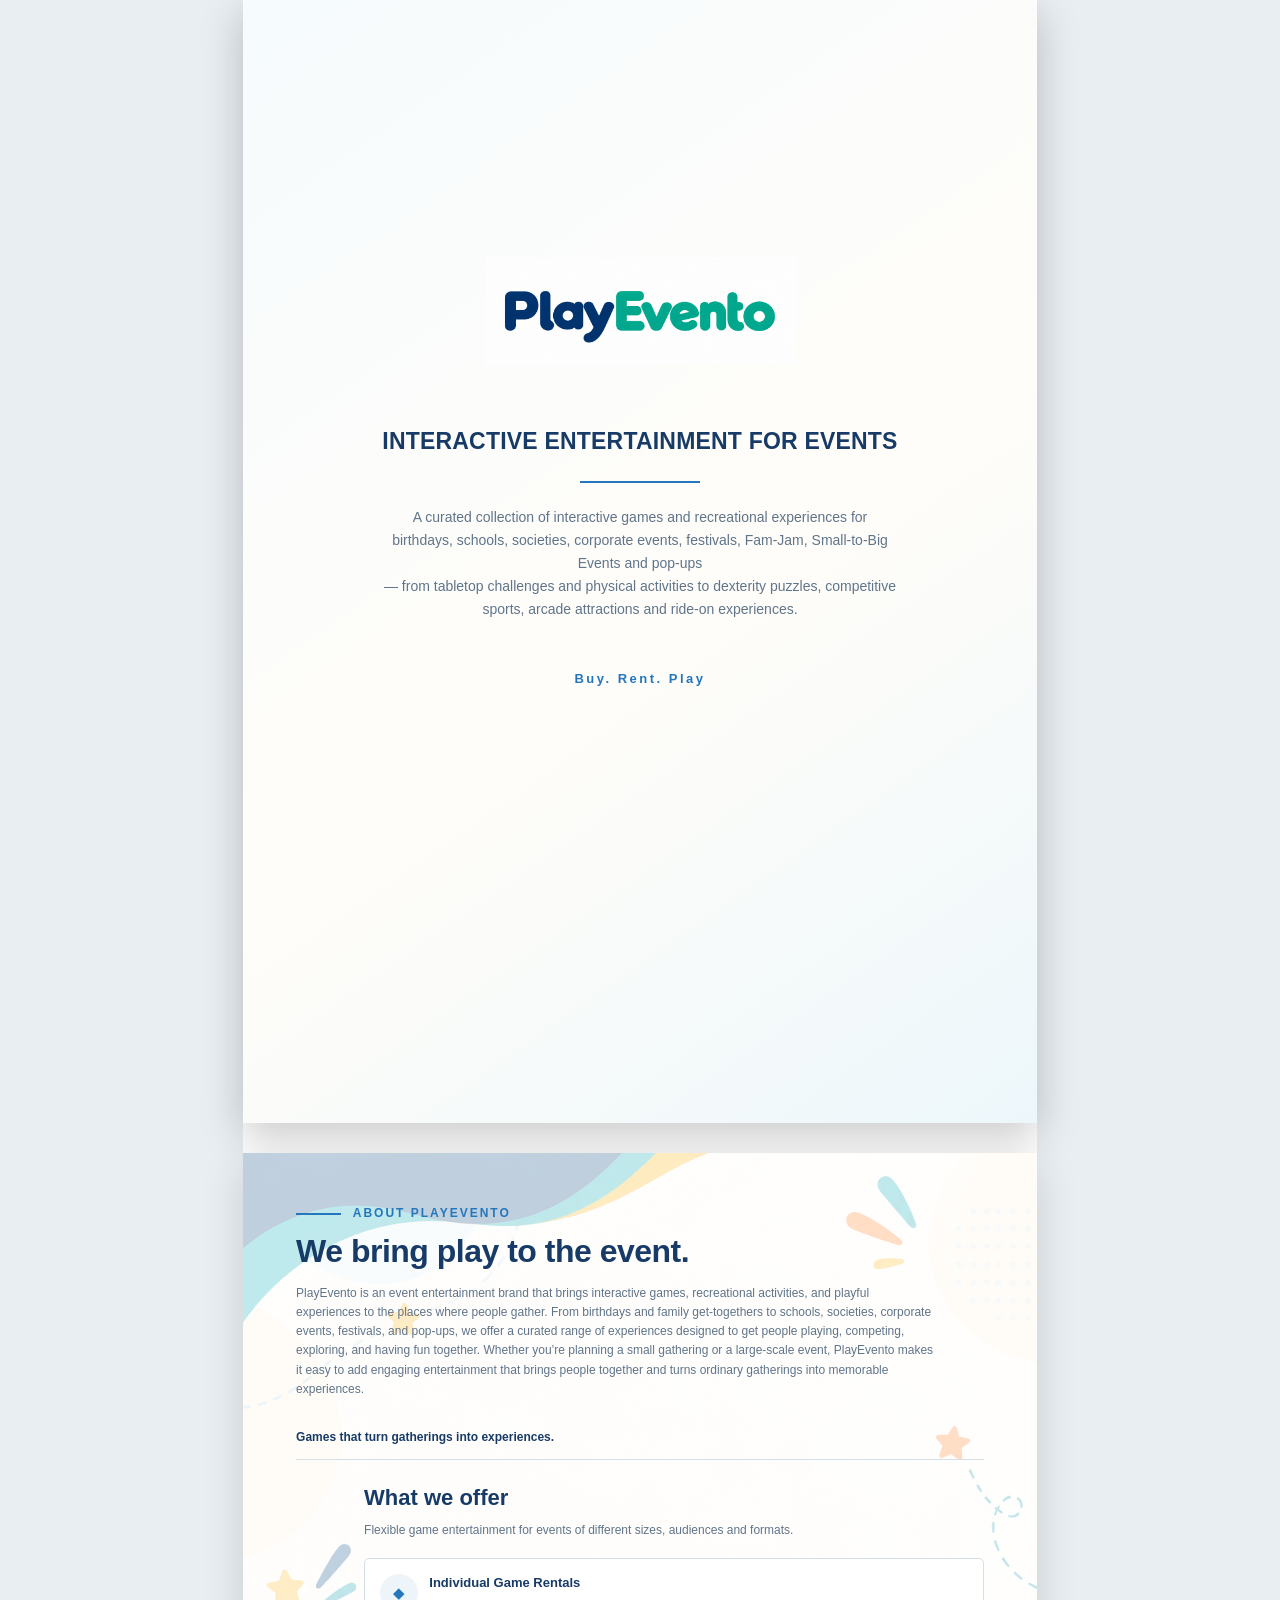
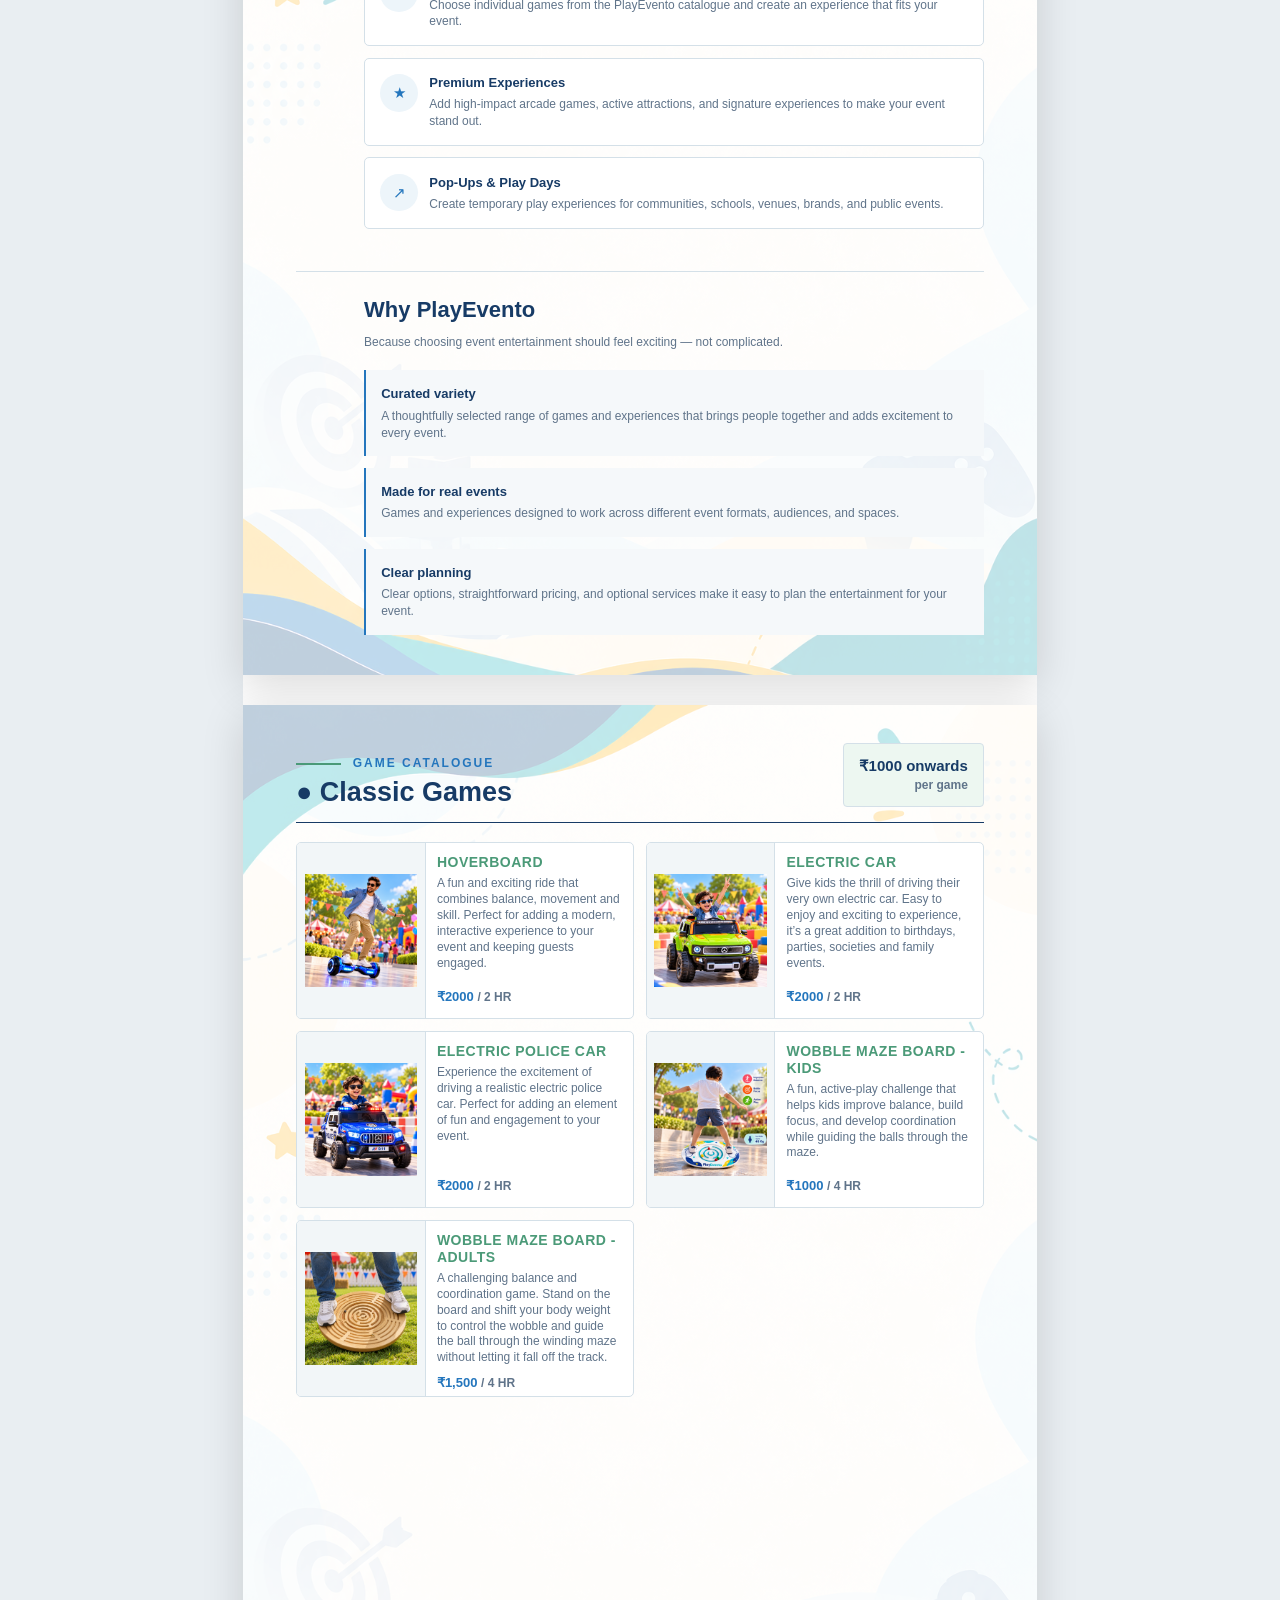
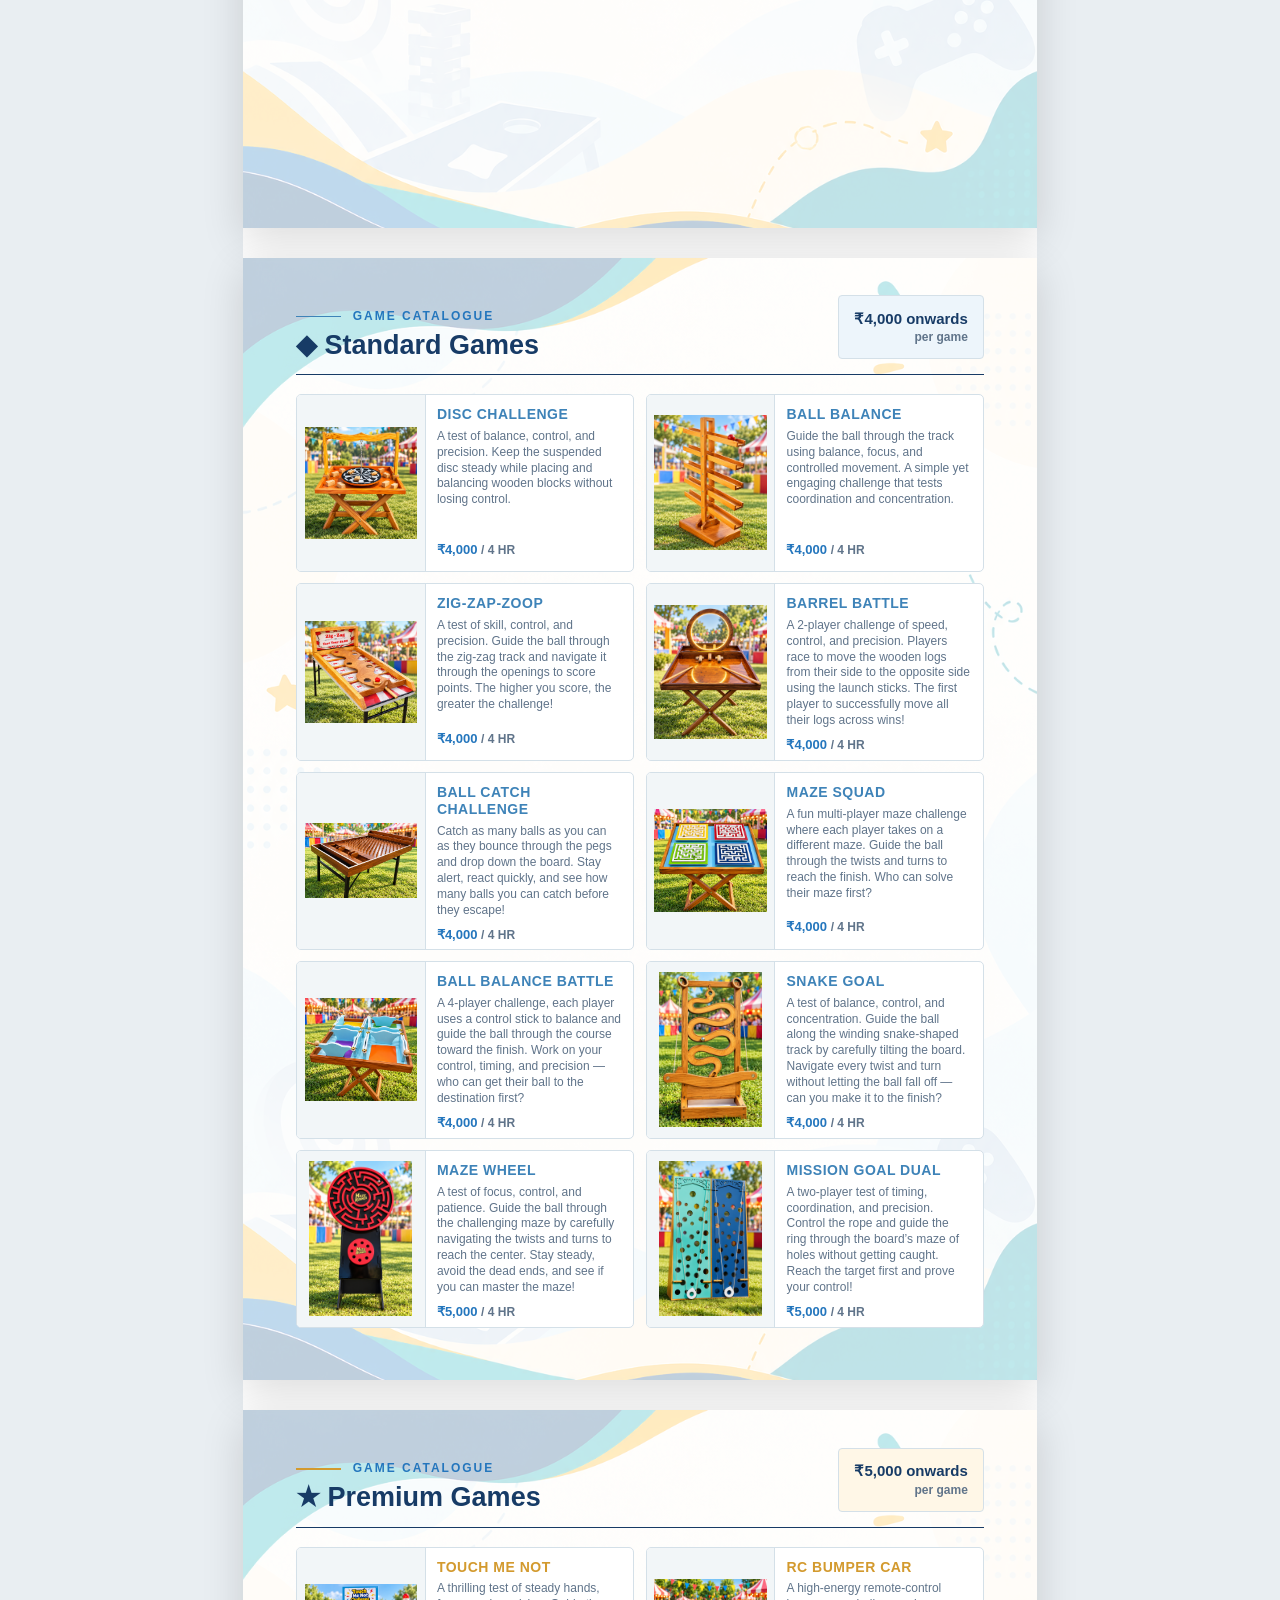
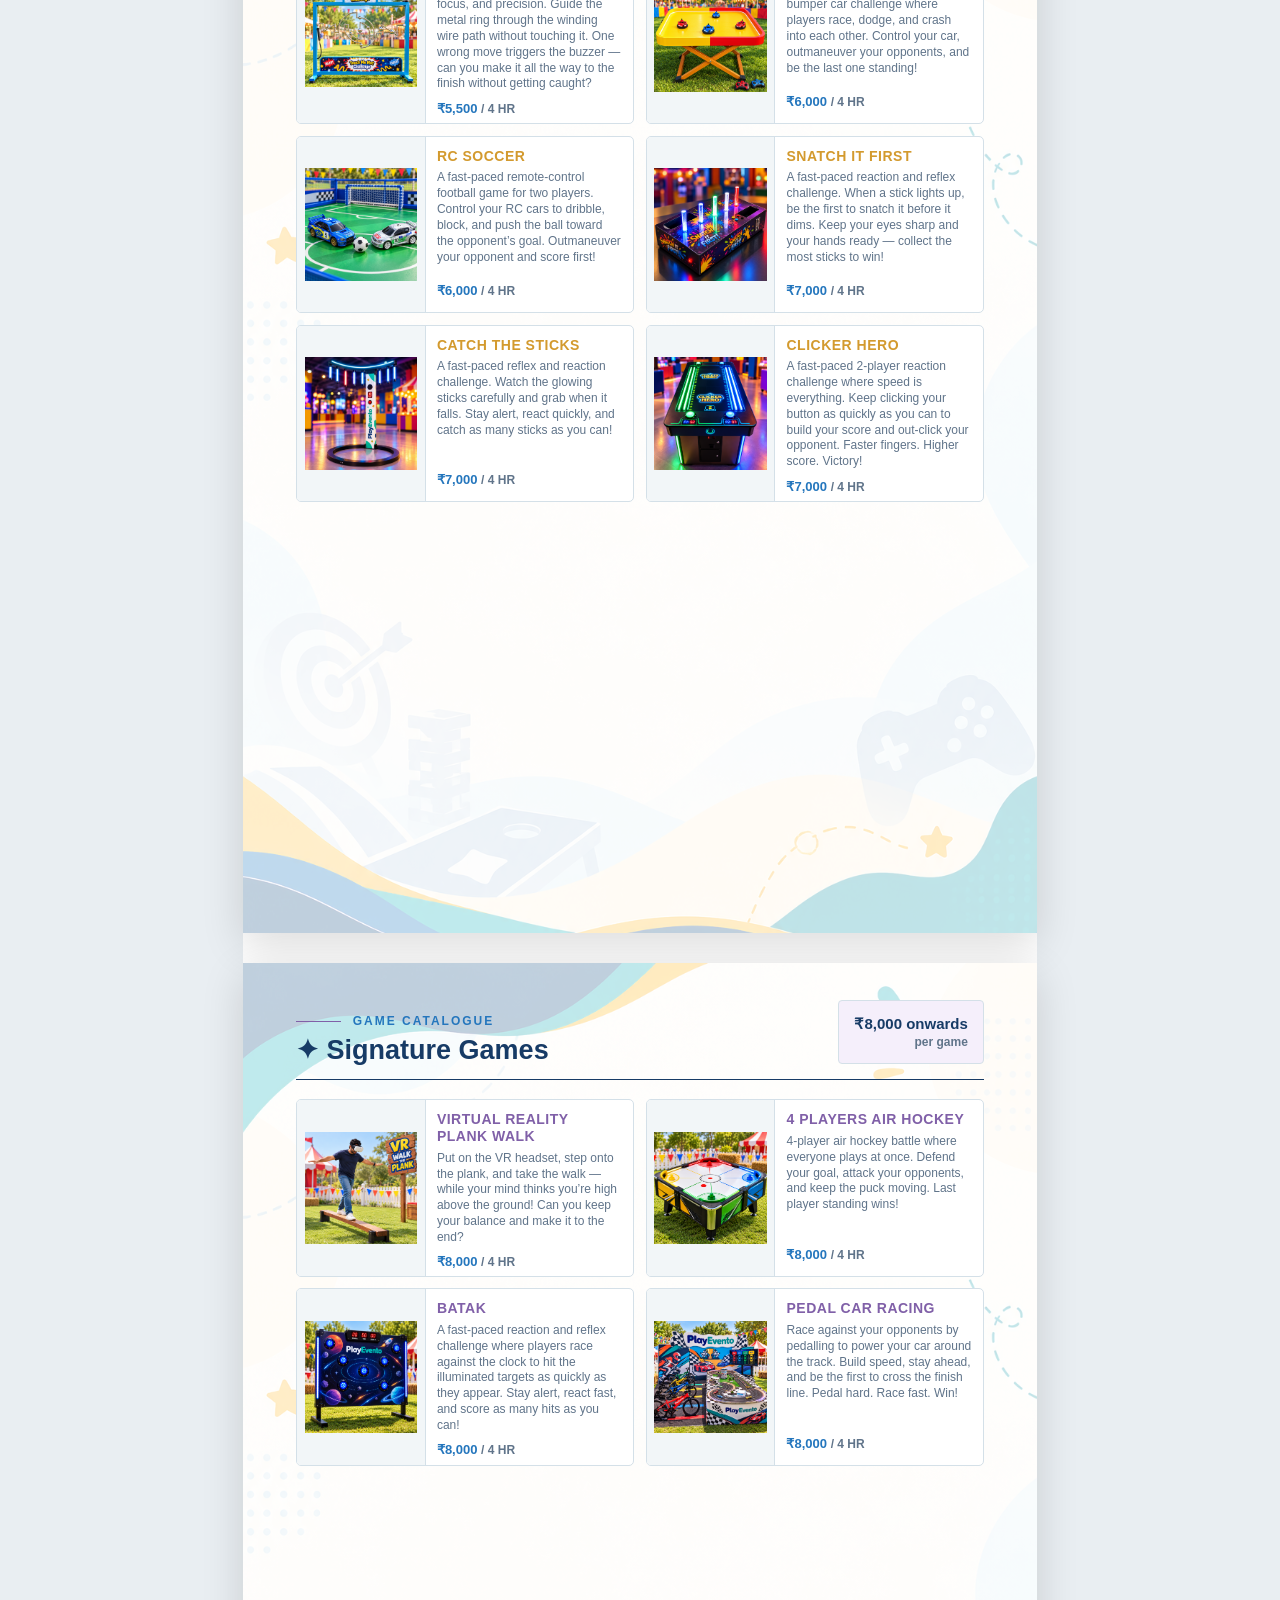
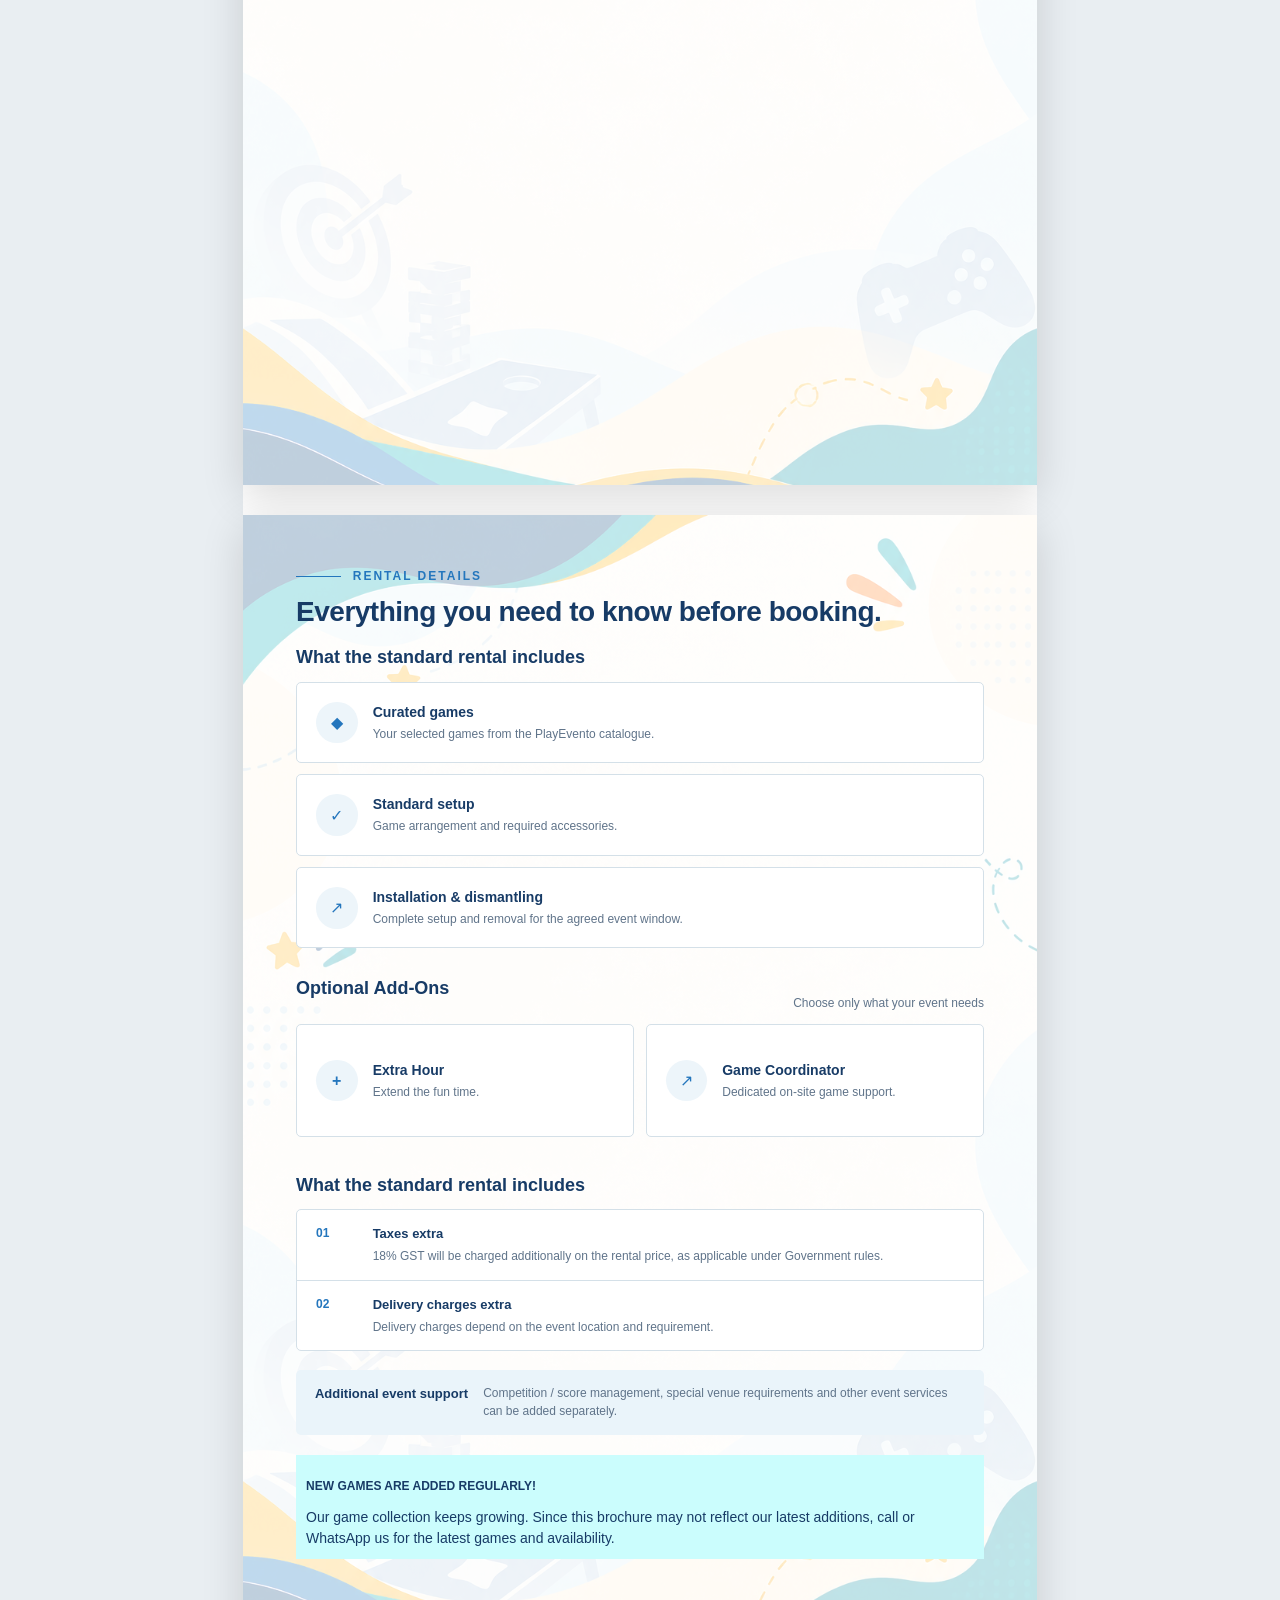
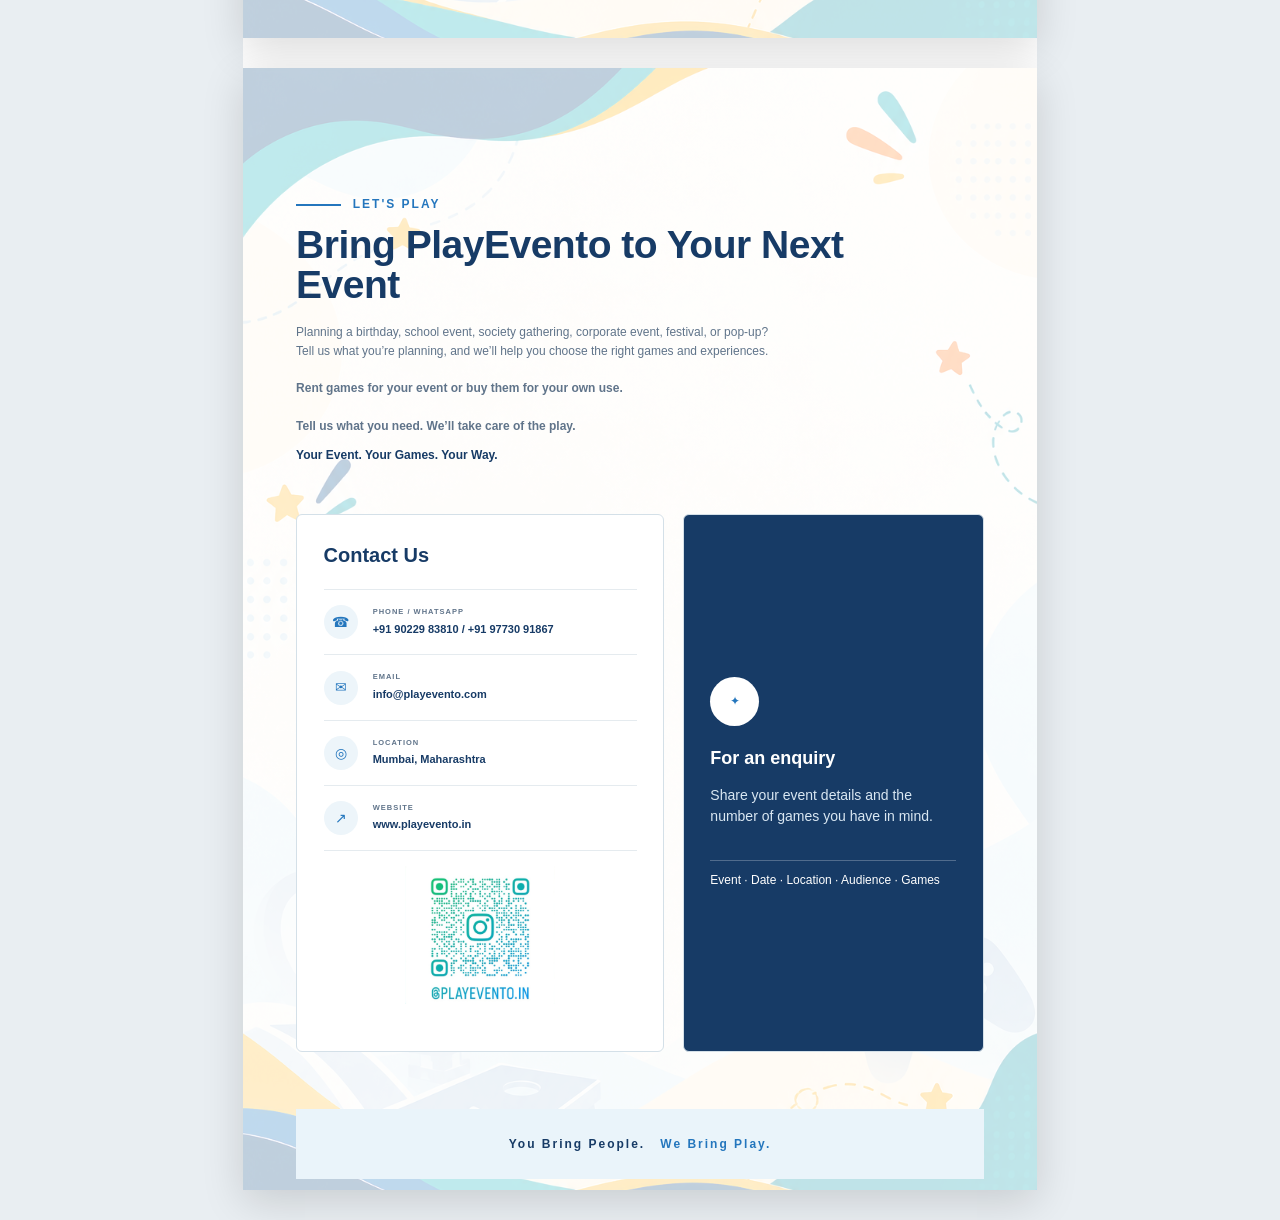
==== commit c6e23e06: "updated index file and bg image" ====
--- a/brochure/index.html
+++ b/brochure/index.html
@@ -2167,6 +2167,11 @@
                 overflow: hidden;
                 page-break-after: always;
                 break-after: page;
+
+                background-image: url("brochure-bg.png");
+                background-size:cover;
+                background-color: rgb(255 255 255 / 75%);
+                background-blend-mode: lighten;
             }
             .page:last-child {
                 page-break-after: auto;
@@ -2904,7 +2909,6 @@
     <body>
         <div class="brochure">
             <section class="page cover">
-                <div class="cover-decoration"></div>
                 <div class="cover-inner">
                     <img class="cover-logo" src="logo.png" alt="PlayEvento" />
                     <div class="cover-subtitle">Interactive Entertainment for Events</div>
